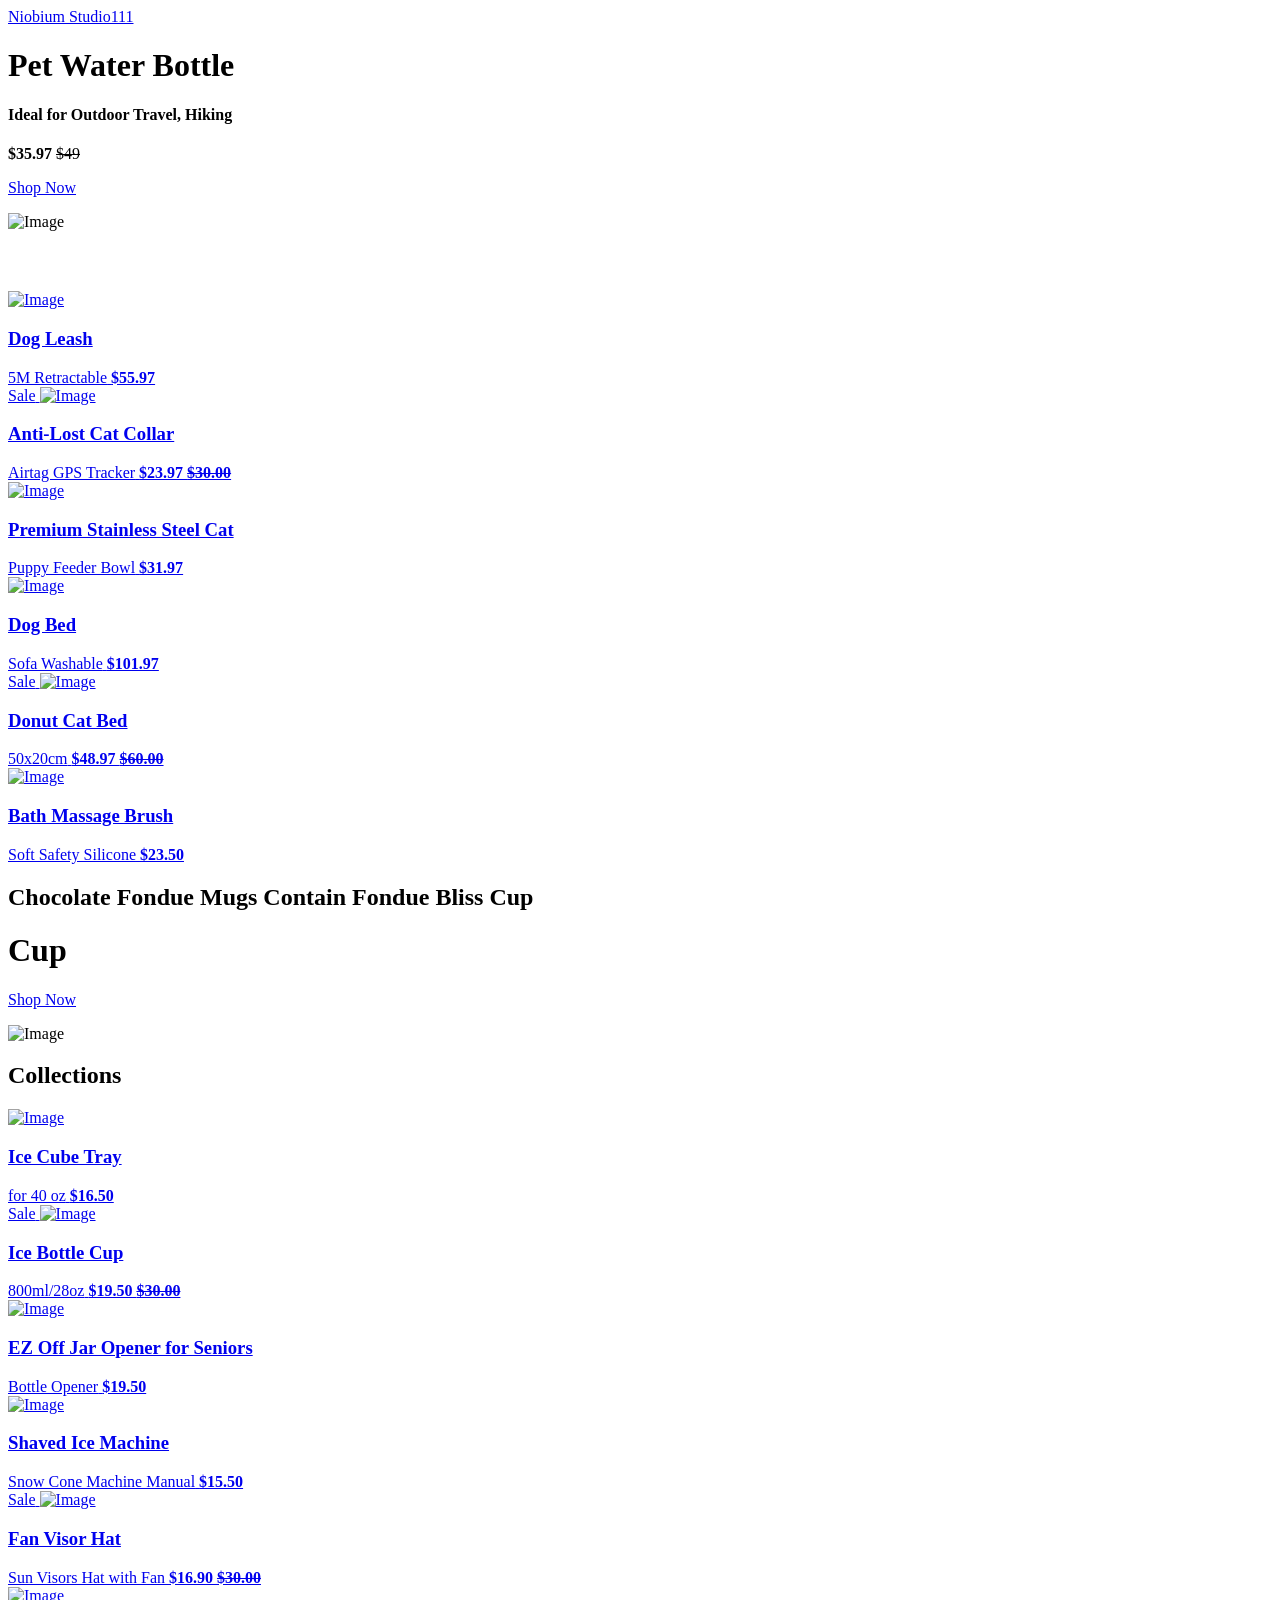
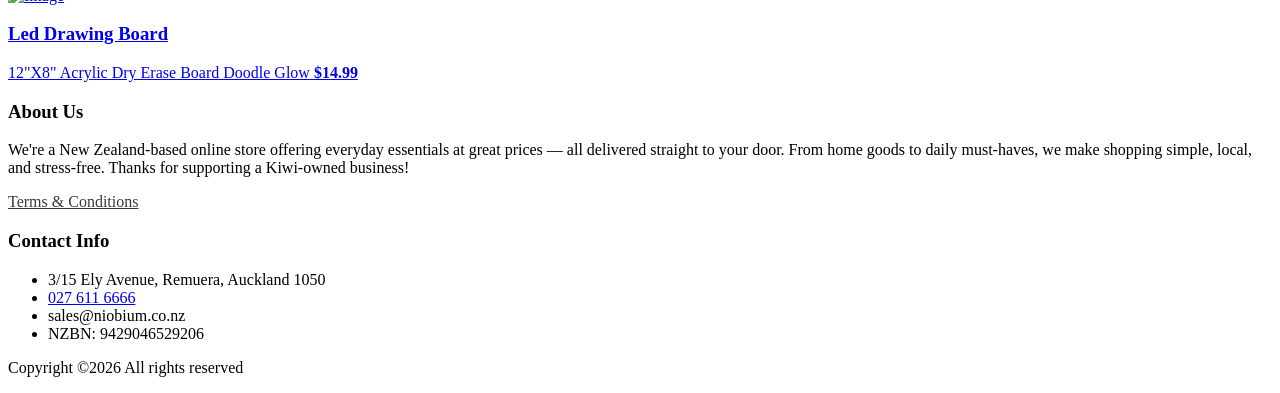
==== src/index.html @ dfc4fba1 "111" ====
<!DOCTYPE html>
<html lang="en">
  <head>
    <title>Niobium Studio</title>
    <meta charset="utf-8">
    <meta name="viewport" content="width=device-width, initial-scale=1, shrink-to-fit=no">

    <link href="https://fonts.googleapis.com/css?family=Rubik:400,700" rel="stylesheet">
    <link rel="stylesheet" href="fonts/icomoon/style.css">

    <link rel="stylesheet" href="css/bootstrap.min.css">
    <link rel="stylesheet" href="css/magnific-popup.css">
    <link rel="stylesheet" href="css/jquery-ui.css">
    <link rel="stylesheet" href="css/owl.carousel.min.css">
    <link rel="stylesheet" href="css/owl.theme.default.min.css">


    <link rel="stylesheet" href="css/aos.css">

    <link rel="stylesheet" href="css/style.css">
    
  </head>
  <body>
  
  <div class="site-wrap">
    

    <div class="site-navbar bg-white py-2">
      <div class="container">
        <div class="d-flex align-items-center justify-content-between">
          <div class="logo">
            <div class="site-logo">
              <a href="index.html" class="js-logo-clone">Niobium Studio111</a>
            </div>
          </div>
        </div>
      </div>
    </div>

    <div class="site-blocks-cover" data-aos="fade">
      <div class="container">

        <div class="row align-items-center">
          <div class="col-lg-5 text-center">
            <div class="featured-hero-product w-100">
              <h1 class="mb-2" style="letter-spacing: 0rem;">Pet Water Bottle</h1>
              <h4>Ideal for Outdoor Travel, Hiking</h4>
              <div class="price mt-3 mb-5"><strong>$35.97</strong> <del>$49</del></div>
              <p><a href="shop-single.html?id=1" class="btn btn-primary rounded-0">Shop Now</a></p>
            </div>  
          </div>
          <div class="col-lg-7 align-self-end text-center text-lg-right" style="margin-bottom: 60px;">
            <img src="img/pet_water_bottle/2.png" alt="Image" class="img-fluid img-1">
          </div>
          
        </div>
      </div>
      
    </div>

  
    <div class="products-wrap border-top-0">
      <div class="container-fluid">
        <div class="row no-gutters products">
          <div class="col-6 col-md-6 col-lg-4">
            <a href="shop-single.html?id=2" class="item">
              <img src="img/retractable_dog_leash/S2751183280d249db971c0fb06d15425ee.webp" alt="Image" class="img-fluid">
              <div class="item-info">
                <h3>Dog Leash</h3>
                <span class="collection d-block">5M Retractable</span>
                <strong class="price">$55.97</strong>
              </div>
            </a>
          </div>
          <div class="col-6 col-md-6 col-lg-4">
            <a href="shop-single.html?id=3" class="item">
              <span class="tag">Sale</span>
              <img src="img/anti_lost_cat_collar/S7bdf98ce8ec74aab94c8635c0c995ec4D.webp" alt="Image" class="img-fluid">
              <div class="item-info">
                <h3>Anti-Lost Cat Collar</h3>
                <span class="collection d-block">Airtag GPS Tracker</span>
                <strong class="price">$23.97 <del>$30.00</del></strong>
              </div>
            </a>
          </div>
          <div class="col-6 col-md-6 col-lg-4">
            <a href="shop-single.html?id=4" class="item">
              <img src="img/premium_stainless_steel_cat/S8ac970268acf4b3b87638a7704f35d903.webp" alt="Image" class="img-fluid">
              <div class="item-info">
                <h3>Premium Stainless Steel Cat</h3>
                <span class="collection d-block">Puppy Feeder Bowl</span>
                <strong class="price">$31.97</strong>
              </div>
            </a>
          </div>

          <div class="col-6 col-md-6 col-lg-4">
            <a href="shop-single.html?id=5" class="item">
              <img src="img/dog_bed/Sac1859c9e1e34410accc06da86af5822T.webp" alt="Image" class="img-fluid">
              <div class="item-info">
                <h3>Dog Bed</h3>
                <span class="collection d-block">Sofa Washable</span>
                <strong class="price">$101.97</strong>
              </div>
            </a>
          </div>
          <div class="col-6 col-md-6 col-lg-4">
            <a href="shop-single.html?id=6" class="item">
              <span class="tag">Sale</span>
              <img src="img/donut_cat_bed/S3dc73f5c1ccd4d979c4b28fcf1a7e114t.webp" alt="Image" class="img-fluid">
              <div class="item-info">
                <h3>Donut Cat Bed</h3>
                <span class="collection d-block">50x20cm</span>
                <strong class="price">$48.97 <del>$60.00</del></strong>
              </div>
            </a>
          </div>
          <div class="col-6 col-md-6 col-lg-4">
            <a href="shop-single.html?id=7" class="item">
              <img src="img/bath_massage_brush/Sd92dff531f5e40d28a504bce999dc1a95.webp" alt="Image" class="img-fluid">
              <div class="item-info">
                <h3>Bath Massage Brush</h3>
                <span class="collection d-block">Soft Safety Silicone</span>
                <strong class="price">$23.50</strong>
              </div>
            </a>
          </div>

        </div>
      </div>
    </div>
    
    <div class="site-blocks-cover inner-page py-5"  data-aos="fade">
      <div class="container">
        <div class="row align-items-center">
          <div class="col-lg-4 ml-auto order-lg-2 align-self-start">
            <div class="site-block-cover-content">
            <h2 class="sub-title">Chocolate Fondue Mugs Contain Fondue Bliss Cup</h2>
            <h1>Cup</h1>
            <p><a href="shop-single.html?id=8" class="btn btn-black rounded-0">Shop Now</a></p>
            </div>
          </div>
          <div class="col-lg-8 order-1 align-self-end">
            <img src="img/chocolate_cup/5129JO3B2DL._AC_SX679_.png" alt="Image" class="img-fluid">
          </div>
        </div>
      </div>
    </div>

    <div class="site-section">
      <div class="container">
        <div class="row">
          <div class="title-section text-center col-12">
            <h2 class="text-uppercase">Collections</h2>
          </div>
        </div>
        <div class="row">
          <div class="col-md-12 block-3 products-wrap">
            <div class="nonloop-block-3 owl-carousel">
              
              <div class="product">
                <a href="shop-single.html?id=9" class="item">
                  <img src="img/ice_cube/71rJc8FsgsL._AC_SL1500_.png" alt="Image" class="img-fluid img-fluid2">
                  <div class="item-info">
                    <h3>Ice Cube Tray</h3>
                    <span class="collection d-block">for 40 oz</span>
                    <strong class="price">$16.50</strong>
                  </div>
                </a>
              </div>

              <div class="product">
                <a href="shop-single.html?id=10" class="item">
                  <span class="tag">Sale</span>
                  <img src="img/ice_bottle_cup/71aukIPPw7L._AC_SX679_.jpg" alt="Image" class="img-fluid img-fluid2">
                  <div class="item-info">
                    <h3>Ice Bottle Cup</h3>
                    <span class="collection d-block">800ml/28oz</span>
                    <strong class="price">$19.50 <del>$30.00</del></strong>
                  </div>
                </a>
              </div>

              <div class="product">
                <a href="shop-single.html?id=11" class="item">
                  <img src="img/ez_off_jar/61fn7iXS1FL._AC_SX679_.jpg" alt="Image" class="img-fluid img-fluid2">
                  <div class="item-info">
                    <h3>EZ Off Jar Opener for Seniors</h3>
                    <span class="collection d-block">Bottle Opener</span>
                    <strong class="price">$19.50</strong>
                  </div>
                </a>
              </div>

              <div class="product">
                <a href="shop-single.html?id=12" class="item">
                  <img src="img/shaved_ice_machine/61ncRBNNFQL._AC_SX679_.jpg" alt="Image" class="img-fluid img-fluid2">
                  <div class="item-info">
                    <h3>Shaved Ice Machine</h3>
                    <span class="collection d-block">Snow Cone Machine Manual</span>
                    <strong class="price">$15.50</strong>
                  </div>
                </a>
              </div>

              <div class="product">
                <a href="shop-single.html?id=13" class="item">
                  <span class="tag">Sale</span>
                  <img src="img/sun_visors_hat/61kN7nSYeAL._AC_SX522_.jpg" alt="Image" class="img-fluid img-fluid2">
                  <div class="item-info">
                    <h3>Fan Visor Hat</h3>
                    <span class="collection d-block">Sun Visors Hat with Fan</span>
                    <strong class="price">$16.90 <del>$30.00</del></strong>
                  </div>
                </a>
              </div>

              <div class="product">
                <a href="#" class="item">
                  <img src="img/led_drawing_board/71rJc8FsgsL._AC_SL1500_.jpg" alt="Image" class="img-fluid img-fluid2">
                  <div class="item-info">
                    <h3>Led Drawing Board</h3>
                    <span class="collection d-block">12"X8" Acrylic Dry Erase Board Doodle Glow</span>
                    <strong class="price">$14.99</strong>
                  </div>
                </a>
              </div>

            </div>
          </div>
        </div>
      </div>
    </div>


    <!-- <div class="site-blocks-cover inner-page py-5"  data-aos="fade">
      <div class="container">
        <div class="row align-items-center">
          <div class="col-lg-6 ml-auto order-lg-2 align-self-start">
            <div class="site-block-cover-content">
            <h2 class="sub-title">#New Summer Collection 2019</h2>
            <h1>New Denim Coat</h1>
            <p><a href="#" class="btn btn-black rounded-0">Shop Now</a></p>
            </div>
          </div>
          <div class="col-lg-6 order-1 align-self-end">
            <img src="images/model_5.png" alt="Image" class="img-fluid">
          </div>
        </div>
      </div>
    </div> -->

     <footer class="site-footer custom-border-top">
      <div class="container">
        <div class="row">
          <div class="col-md-6 col-lg-6 mb-4 mb-lg-0">
            
            <div class="block-7">
              <h3 class="footer-heading mb-4">About Us</h3>
              <p>We're a New Zealand-based online store offering everyday essentials at great prices — all delivered straight to your door. From home goods to daily must-haves, we make shopping simple, local, and stress-free. Thanks for supporting a Kiwi-owned business!</p>
            </div>
            <div class="block-7">
                <label for="email_subscribe" class="footer-heading" style="color: #343a40;"><a href="terms.html" style="color: #343a40;">Terms & Conditions</a></label>
            </div>
          </div>

          
          <div class="col-md-6 col-lg-6">
            <div class="block-5 mb-5">
              <h3 class="footer-heading mb-4">Contact Info</h3>
              <ul class="list-unstyled">
                <li class="address">3/15 Ely Avenue, Remuera, Auckland 1050</li>
                <li class="phone"><a href="tel://0276116666">027 611 6666</a></li>
                <li class="email">sales@niobium.co.nz</li>
                <li class="">NZBN: 9429046529206</li>
              </ul>
            </div>

            
          </div>
        </div>
        <div class="row pt-5 mt-5 text-center">
          <div class="col-md-12">
            <p>
            <!-- Link back to Colorlib can't be removed. Template is licensed under CC BY 3.0. -->
            Copyright &copy;<script>document.write(new Date().getFullYear());</script> All rights reserved
            <!-- Link back to Colorlib can't be removed. Template is licensed under CC BY 3.0. -->
            </p>
          </div>
          
        </div>
      </div>
    </footer>
  </div>

  <script src="js/jquery-3.3.1.min.js"></script>
  <script src="js/jquery-ui.js"></script>
  <script src="js/popper.min.js"></script>
  <script src="js/bootstrap.min.js"></script>
  <script src="js/owl.carousel.min.js"></script>
  <script src="js/jquery.magnific-popup.min.js"></script>
  <script src="js/aos.js"></script>

  <script src="js/main.js"></script>
    
  </body>
</html>
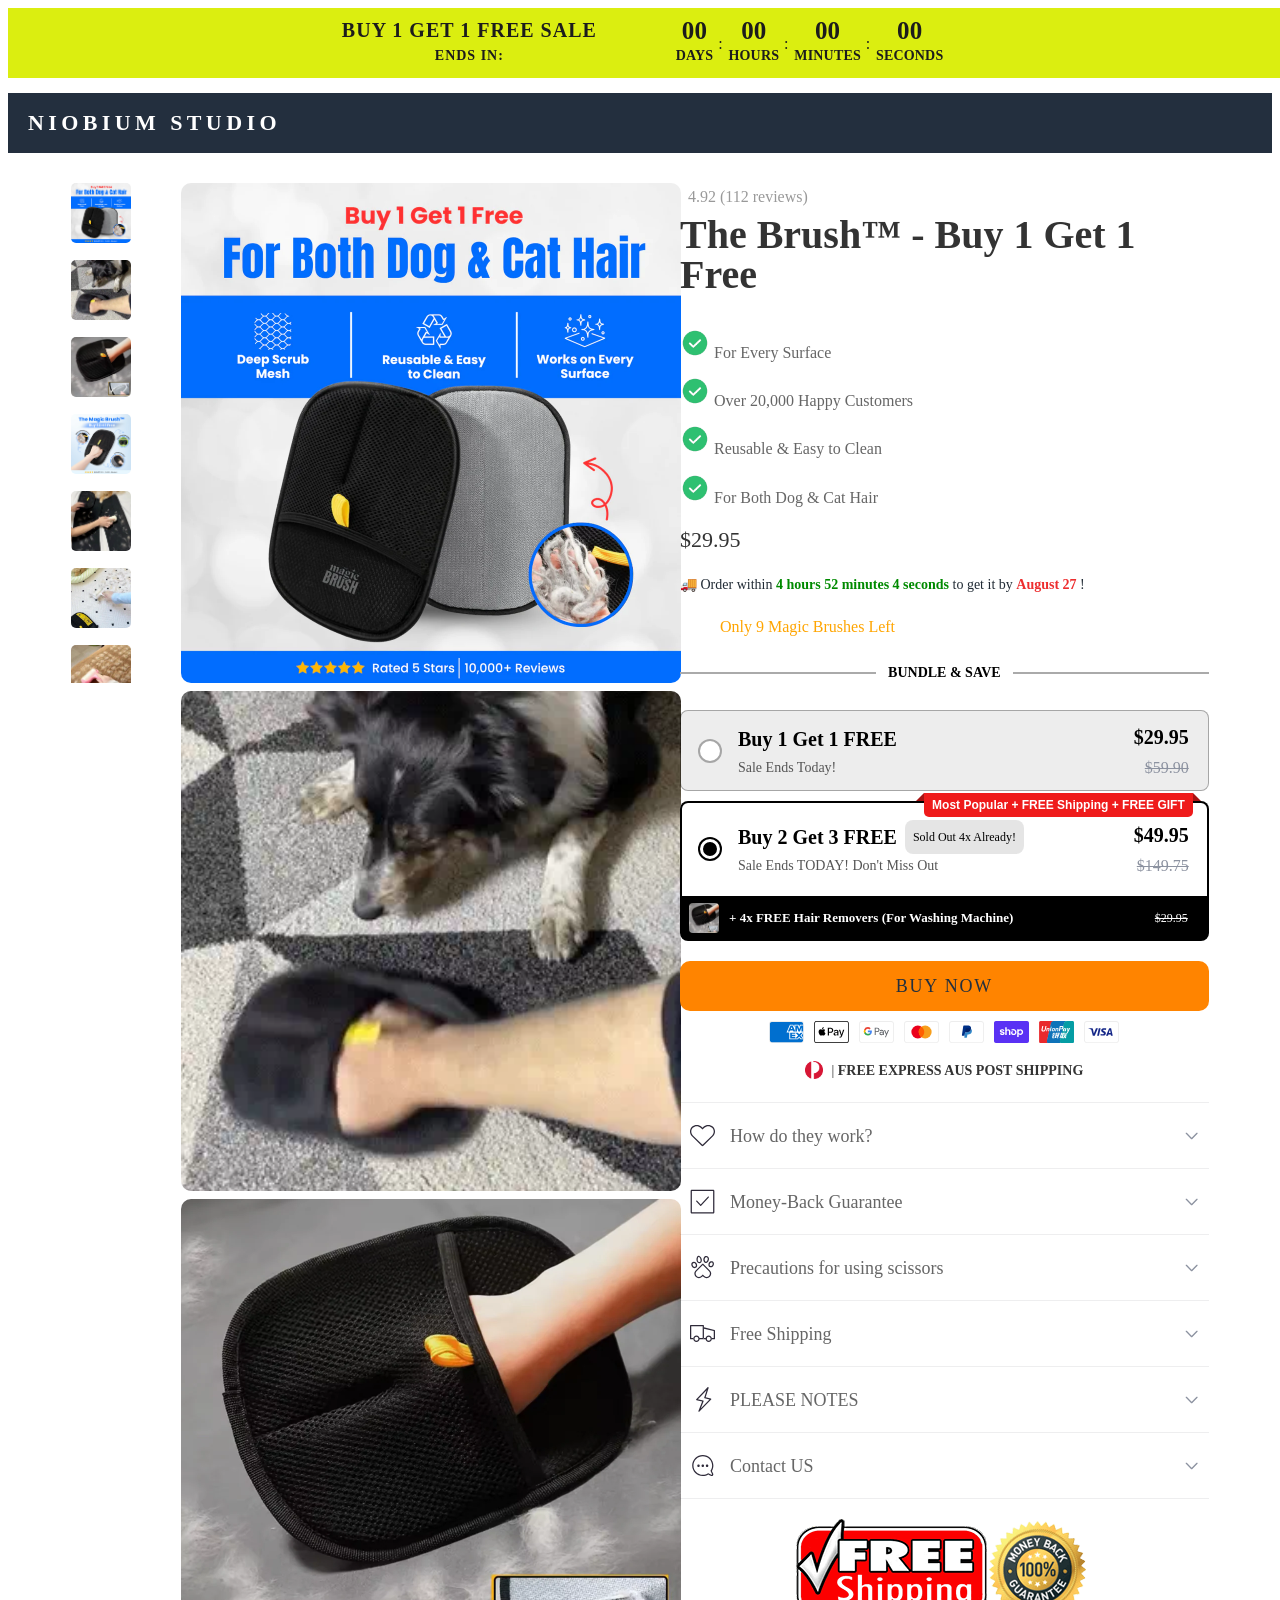
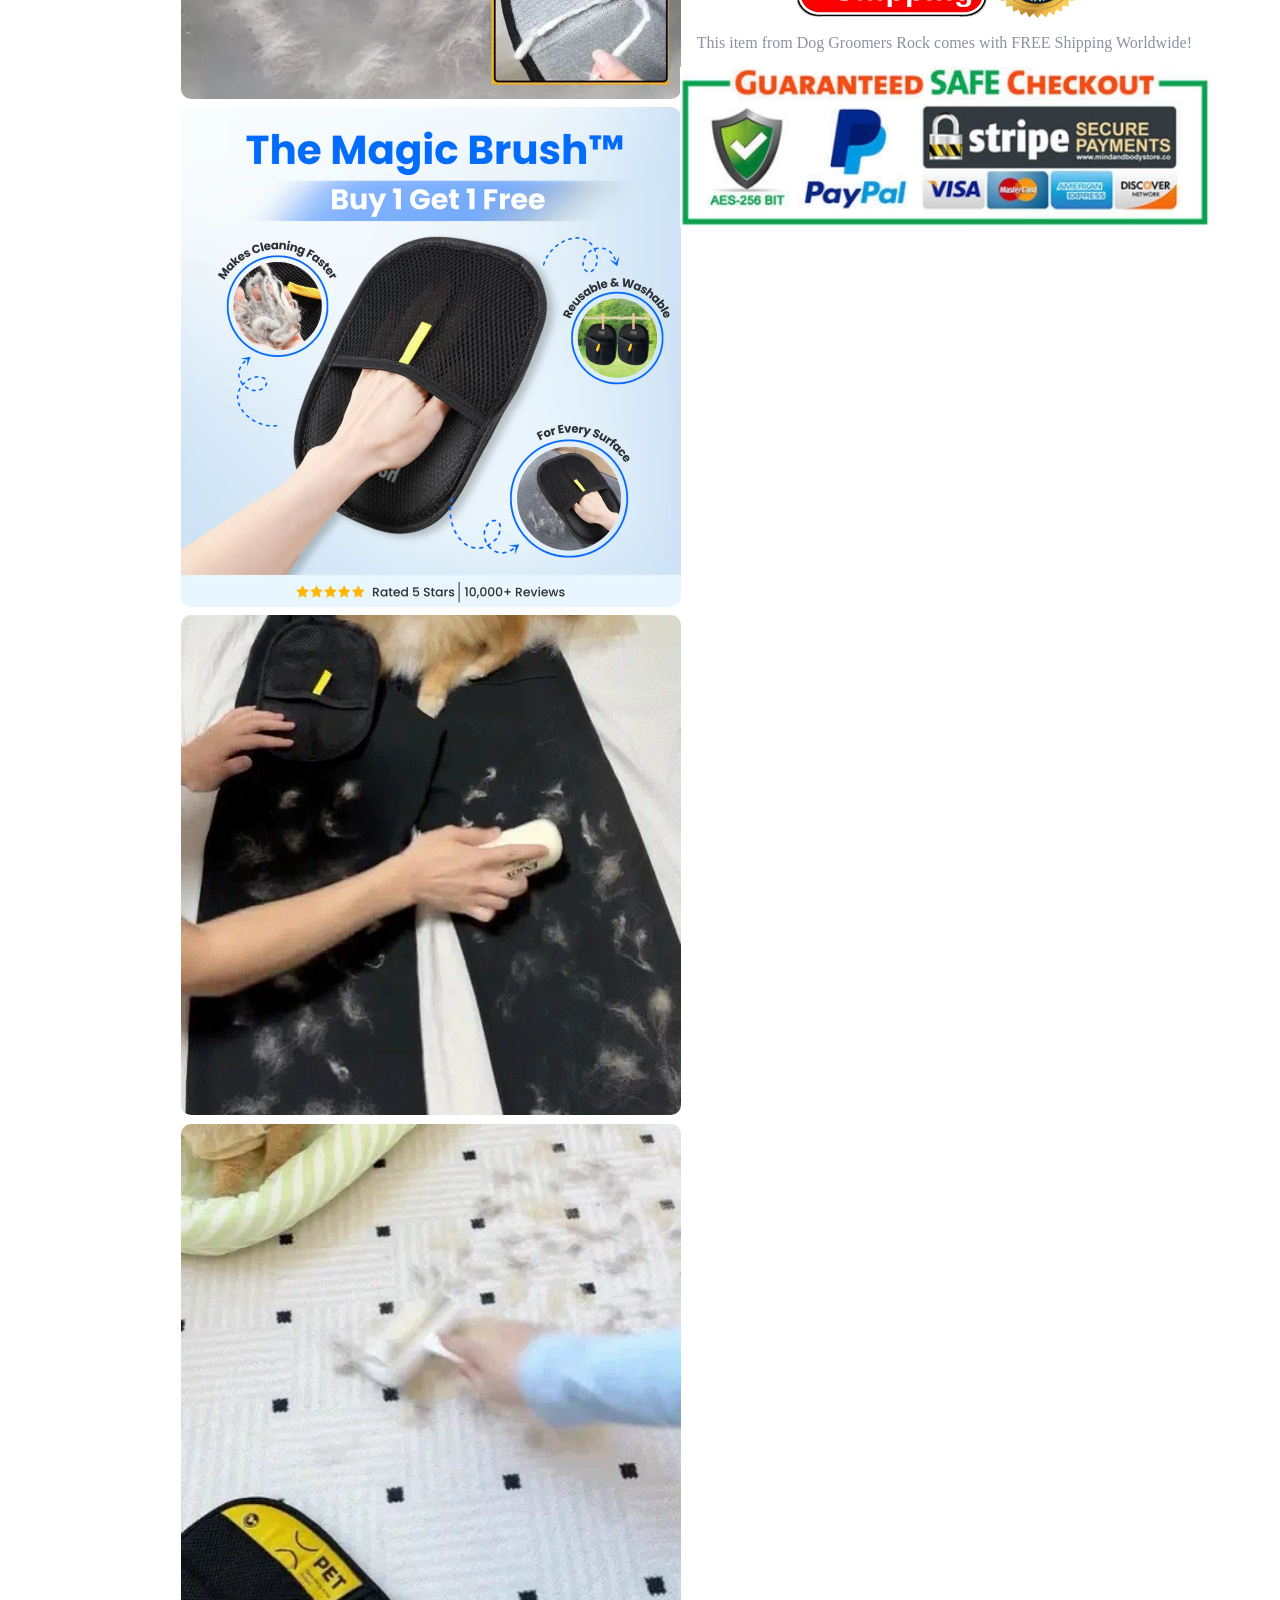
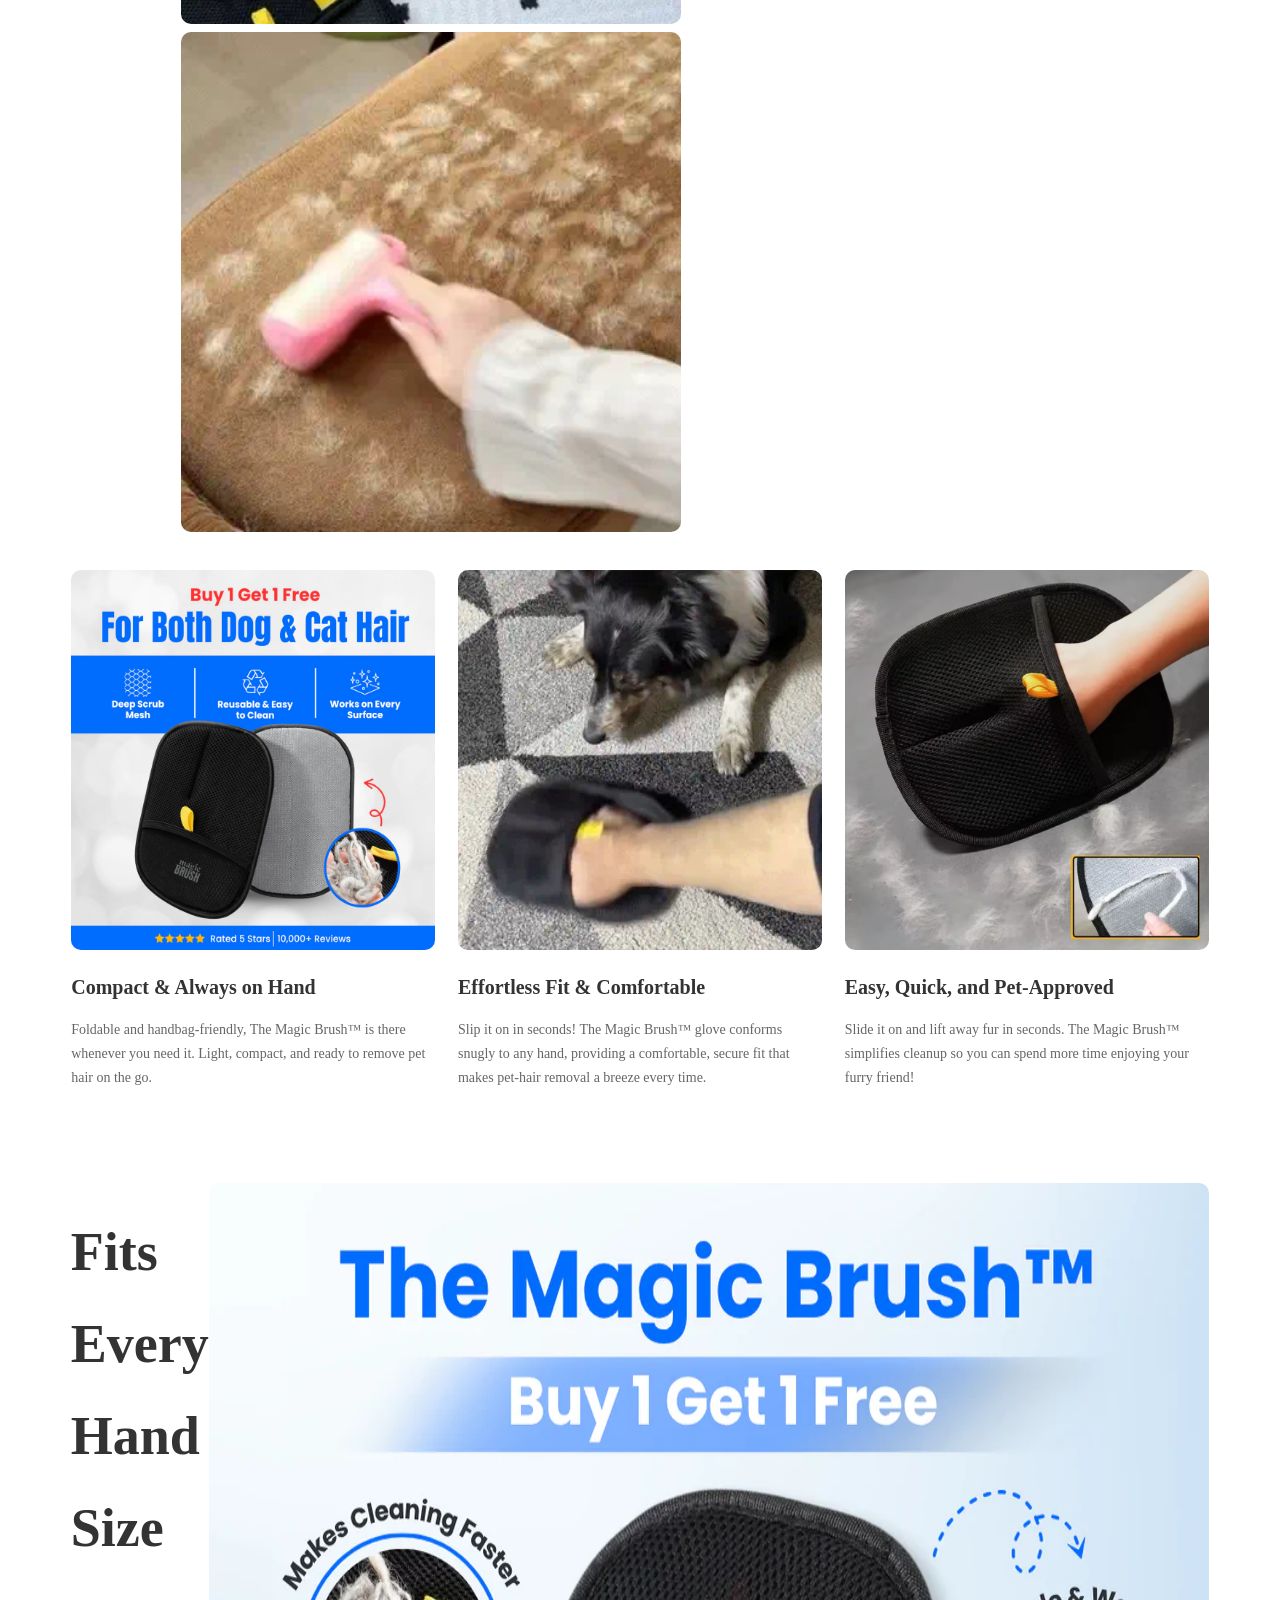
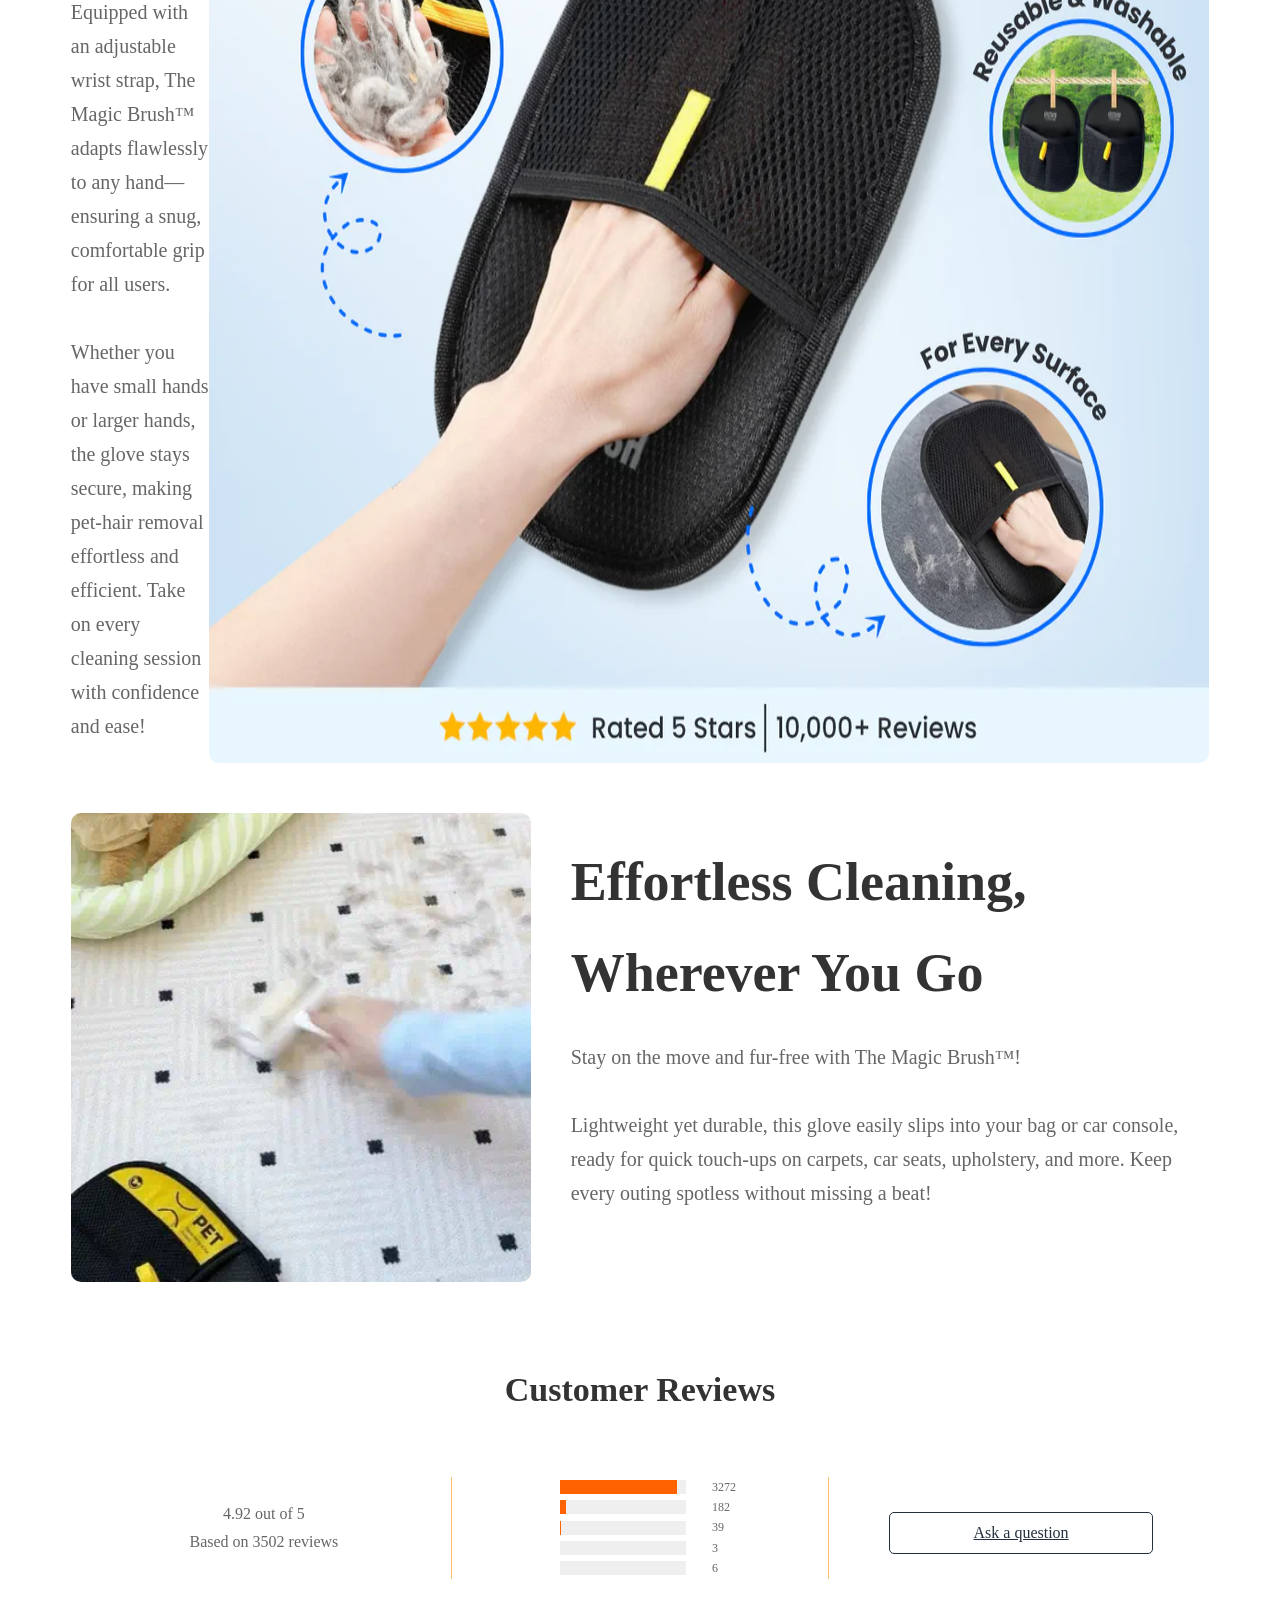
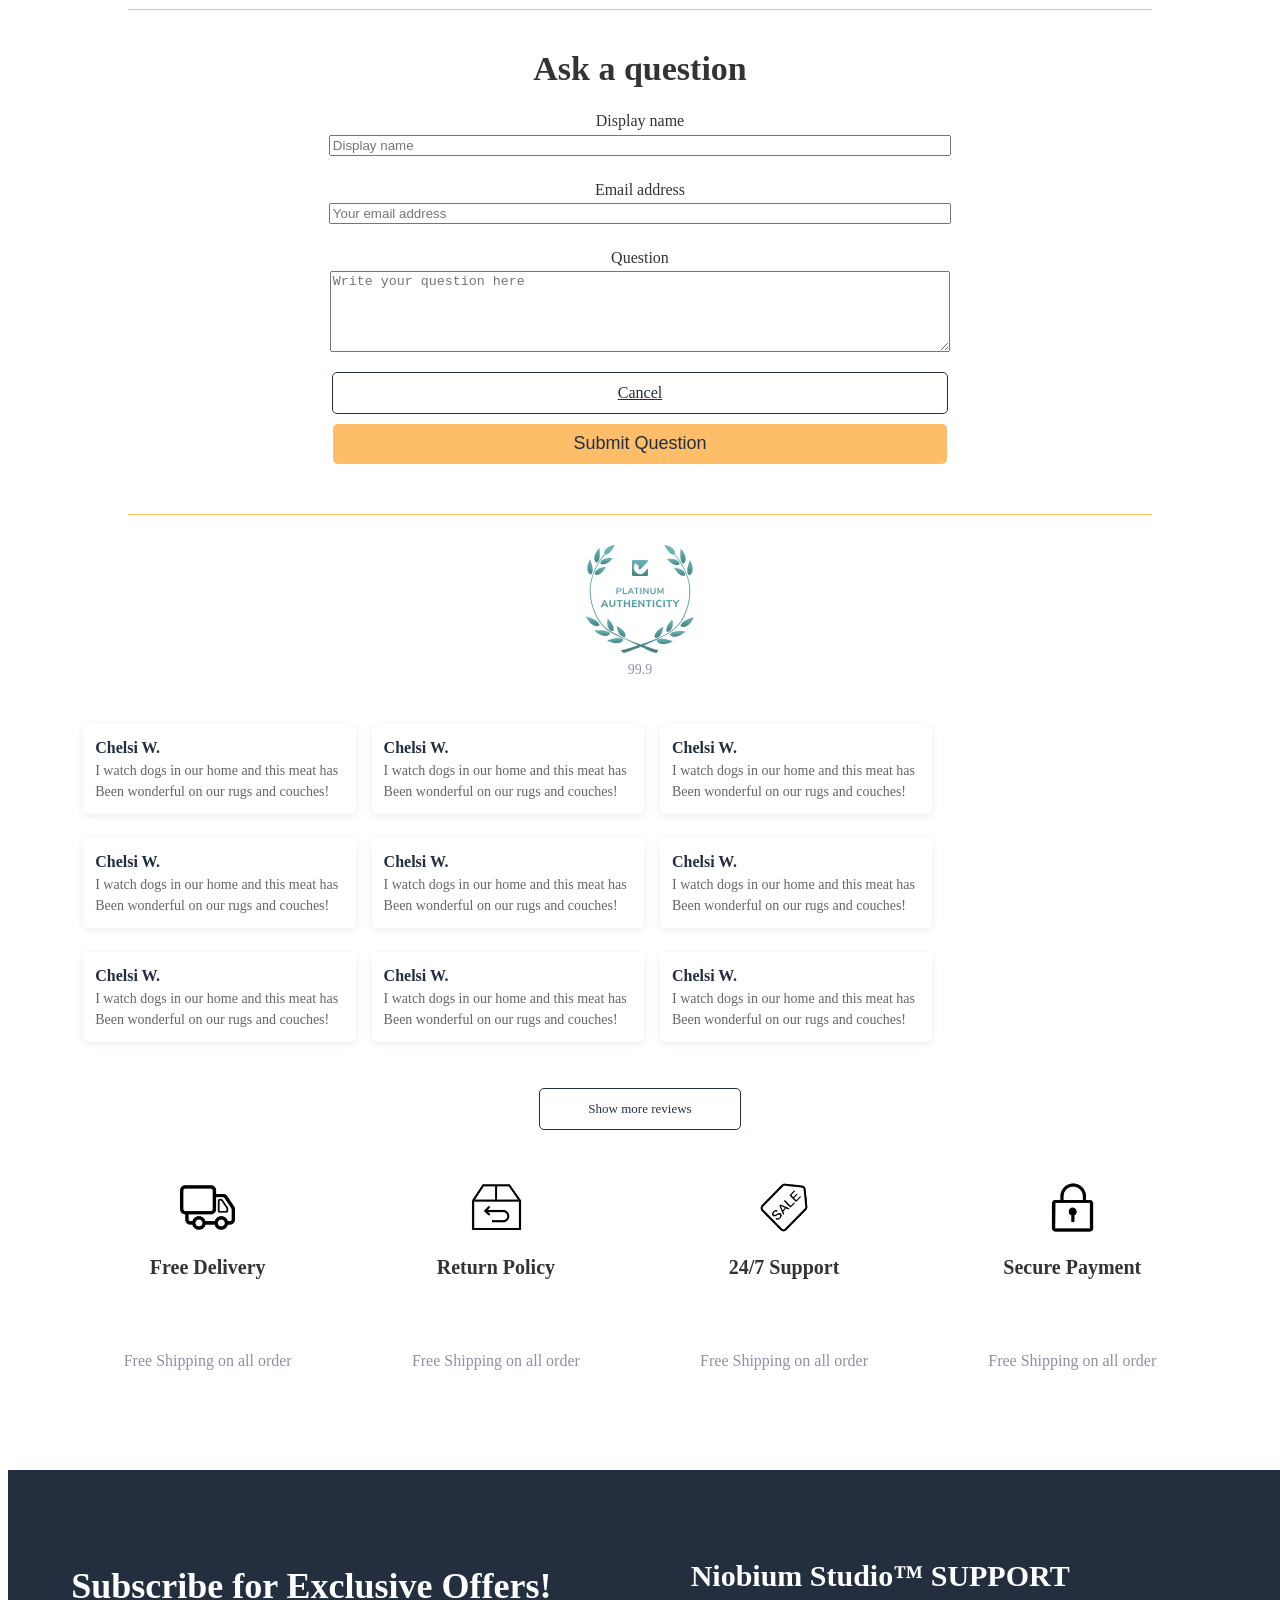
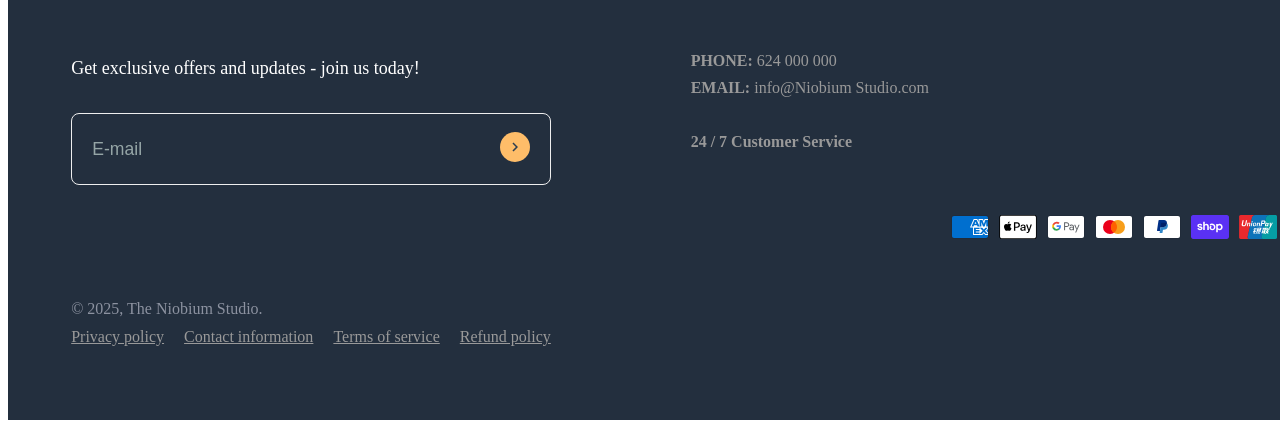
==== commit c2fd42e0: "替换资源" ====
--- a/src/index.html
+++ b/src/index.html
@@ -1,307 +1,1571 @@
 <!DOCTYPE html>
 <html lang="en">
-  <head>
-    <title>Niobium Studio</title>
+
+<head>
+    <title>Dealers &mdash; Colorlib e-Commerce Template</title>
     <meta charset="utf-8">
     <meta name="viewport" content="width=device-width, initial-scale=1, shrink-to-fit=no">
-
     <link href="https://fonts.googleapis.com/css?family=Rubik:400,700" rel="stylesheet">
     <link rel="stylesheet" href="fonts/icomoon/style.css">
-
     <link rel="stylesheet" href="css/bootstrap.min.css">
+    <link rel="stylesheet" href="css/jquery-ui.css">
+
+
     <link rel="stylesheet" href="css/magnific-popup.css">
-    <link rel="stylesheet" href="css/jquery-ui.css">
     <link rel="stylesheet" href="css/owl.carousel.min.css">
     <link rel="stylesheet" href="css/owl.theme.default.min.css">
-
-
     <link rel="stylesheet" href="css/aos.css">
-
     <link rel="stylesheet" href="css/style.css">
-    
-  </head>
-  <body>
-  
-  <div class="site-wrap">
-    
-
-    <div class="site-navbar bg-white py-2">
-      <div class="container">
-        <div class="d-flex align-items-center justify-content-between">
-          <div class="logo">
-            <div class="site-logo">
-              <a href="index.html" class="js-logo-clone">Niobium Studio111</a>
-            </div>
-          </div>
+    <link rel="stylesheet" href="css/section_gap.css">
+
+
+    <link rel="stylesheet" href="css/index.css">
+    <link rel="stylesheet" href="css/buybtn.css">
+    <link rel="stylesheet" href="css/footer.css">
+    <!-- <link rel="stylesheet" href="css/test.css"> -->
+</head>
+
+
+<body>
+    <!-- top in web for gift -->
+    <div id="top_gift">
+        <div class="top_gift_main">
+            <div class="top_gift_main_l">
+                <div class="top_gift_main_l_t">
+                    BUY 1 GET 1 FREE SALE
+                </div>
+                <div id="top_gift_main_l_f">
+                    Ends In:
+                </div>
+            </div>
+            <div class="top_gift_main_r">
+                <div class="top_gift_main_r_item">
+                    <div id="top_gift_main_r_item_t">
+                        00
+                    </div>
+                    <div class="top_gift_main_r_item_f">
+                        Days
+                    </div>
+                </div>
+                <div class="top_gift_main_r_gap">
+                    :
+                </div>
+                <div class="top_gift_main_r_item">
+                    <div id="top_gift_main_r_item_t">
+                        00
+                    </div>
+                    <div class="top_gift_main_r_item_f">
+                        Hours
+                    </div>
+                </div>
+                <div class="top_gift_main_r_gap">
+                    :
+                </div>
+                <div class="top_gift_main_r_item">
+                    <div id="top_gift_main_r_item_t">
+                        00
+                    </div>
+                    <div class="top_gift_main_r_item_f">
+                        Minutes
+                    </div>
+                </div>
+                <div class="top_gift_main_r_gap">
+                    :
+                </div>
+                <div class="top_gift_main_r_item">
+                    <div id="top_gift_main_r_item_t">
+                        00
+                    </div>
+                    <div class="top_gift_main_r_item_f">
+                        Seconds
+                    </div>
+                </div>
+
+            </div>
         </div>
-      </div>
+        <span class="icon-close"></span>
     </div>
 
-    <div class="site-blocks-cover" data-aos="fade">
-      <div class="container">
-
-        <div class="row align-items-center">
-          <div class="col-lg-5 text-center">
-            <div class="featured-hero-product w-100">
-              <h1 class="mb-2" style="letter-spacing: 0rem;">Pet Water Bottle</h1>
-              <h4>Ideal for Outdoor Travel, Hiking</h4>
-              <div class="price mt-3 mb-5"><strong>$35.97</strong> <del>$49</del></div>
-              <p><a href="shop-single.html?id=1" class="btn btn-primary rounded-0">Shop Now</a></p>
-            </div>  
-          </div>
-          <div class="col-lg-7 align-self-end text-center text-lg-right" style="margin-bottom: 60px;">
-            <img src="img/pet_water_bottle/2.png" alt="Image" class="img-fluid img-1">
-          </div>
-          
+
+    <header>
+        <h1>Niobium Studio</h1>
+    </header>
+
+    <div class="p_info_top_group">
+        <div class="gallery">
+
+            <!-- 大图区域 -->
+            <div class="main-carousel owl-carousel" id="main-carousel">
+                <div class="item" data-index="0"><img
+                        src="images/1.webp"
+                        alt="Thumb 1"></div>
+                <div class="item" data-index="1"><img
+                        src="images/2.webp"
+                        alt="Thumb 1"></div>
+                <div class="item" data-index="2"><img
+                        src="images/3.webp"
+                        alt="Thumb 2"></div>
+                <div class="item" data-index="3"><img
+                        src="images/4.webp"
+                        alt="Thumb 3"></div>
+                <div class="item" data-index="4"><img
+                        src="images/5.webp"
+                        alt="Thumb 4"></div>
+                <div class="item" data-index="5"><img
+                        src="images/6.webp"
+                        alt="Thumb 5"></div>
+                <div class="item" data-index="6"><img
+                        src="images/7.webp"
+                        alt="Thumb 6"></div>
+            </div>
+
+            <!-- 缩略图区域 -->
+            <div class="thumbs" id="thumbs">
+                <div class="item"><img
+                        src="images/1.webp"
+                        alt="Image 1"></div>
+                <div class="item"><img
+                        src="images/2.webp"
+                        alt="Image 1"></div>
+                <div class="item"><img
+                        src="images/3.webp"
+                        alt="Image 2"></div>
+                <div class="item"><img
+                        src="images/4.webp"
+                        alt="Image 3"></div>
+                <div class="item"><img
+                       src="images/5.webp"
+                        alt="Image 4"></div>
+                <div class="item"><img
+                        src="images/6.webp"
+                        alt="Image 5"></div>
+                <div class="item"><img
+                        src="images/7.webp"
+                        alt="Image 6"></div>
+            </div>
         </div>
-      </div>
-      
+
+        <div class="p_info_top">
+            <div class="p_info_top_stars">
+                <span class="icon-star"></span>
+                <span class="icon-star"></span>
+                <span class="icon-star"></span>
+                <span class="icon-star"></span>
+                <span class="icon-star"></span>
+
+                <span class="p_info_top_stars_label" aria-hidden="true">&nbsp; 4.92 (112 reviews)</span>
+            </div>
+
+            <h2 class="p_info_top_title h2">The Brush™ - Buy 1 Get 1 Free</h2>
+
+            <div class="p_info_top_block">
+                <div class="p_info_top_block_item">
+                    <img src="images/11.avif"
+                        alt="For Every Surface">
+                    <span>For Every Surface</span>
+                </div>
+                <div class="p_info_top_block_item">
+                    <img src="images/11.avif"
+                        alt="Ergonomic One-Size-Fits-All">
+                    <span>Over 20,000 Happy Customers</span>
+                </div>
+                <div class="p_info_top_block_item">
+                    <img src="images/11.avif"
+                        alt="Reusable &amp; Easy to Clean">
+                    <span>Reusable &amp; Easy to Clean</span>
+                </div>
+                <div class="p_info_top_block_item">
+                    <img src="images/11.avif"
+                        alt="For Both Dog &amp; Cat Hair">
+                    <span>For Both Dog &amp; Cat Hair</span>
+                </div>
+            </div>
+
+            <div class="p_info_top_price">$29.95</div>
+
+            <div class="p_info_top_inline_section">
+                <div class="p_info_top_inline">🚚 </div>
+                <div class="p_info_top_inline">Order within </div>
+                <div class="p_info_top_inline p_info_top_inline_countdown">
+                    <span class="countdown--time-notation-style">
+                        <span class="p_info_top_inline_countdown_digit">4</span>
+                        <span class="p_info_top_inline_countdown_notation">hours</span>
+                    </span>
+                    <span class="countdown--time-notation-style">
+                        <span class="p_info_top_inline_countdown_digit">52</span>
+                        <span class="p_info_top_inline_countdown_notation">minutes</span>
+                    </span>
+                    <span class="countdown--time-notation-style">
+                        <span class="p_info_top_inline_countdown_digit">4</span>
+                        <span class="p_info_top_inline_countdown_notation">seconds</span>
+                    </span>
+                </div>
+                <div class="p_info_top_inline"> </div>
+                <div class="p_info_top_inline">to get it by </div>
+                <div class="p_info_top_inline p_info_top_inline_timer_delivery_date">August 27</div>
+                <div class="p_info_top_inline"> !</div>
+            </div>
+
+
+            <div style="display: flex; align-items: center;">
+                <video id="almost-all-gone-video"
+                    src="images/12.mp4" autoplay="" loop=""
+                    muted="" playsinline="" style="width: 30px; height: 30px;"></video>
+                <span style="margin-left: 10px; color: orange; ">Only 9 Magic Brushes Left</span>
+            </div>
+
+            <div class="p_info_top_divider">
+                <span>BUNDLE &amp; SAVE</span>
+            </div>
+
+
+
+
+
+            <div class="p_info_top_choose">
+                <div class="p_info_top_choose_bar ">
+                    <input type="radio" name="" value="" id="tt05_c5046180bbd348">
+                    <label for="tt05_c5046180bbd348" class="p_info_top_choose_bar_container">
+                        <div class="p_info_top_choose_bar_wrapper">
+                            <div class="p_info_top_choose_bar_main">
+                                <div class="p_info_top_choose_bar_radio"></div>
+                                <div class="p_info_top_choose_bar_content">
+                                    <div class="p_info_top_choose_bar_content_left">
+                                        <div class="p_info_top_choose_bar_content_first_line">
+                                            <span class="p_info_top_choose_bar_title">Buy 1 Get 1 FREE</span>
+                                        </div>
+                                        <div class="p_info_top_choose_bar_subtitle">Sale Ends Today!</div>
+                                    </div>
+                                    <div class="p_info_top_choose_bar_pricing">
+                                        <div class="p_info_top_choose_bar_price">$29.95</div>
+                                        <div class="p_info_top_choose_bar_full_price">$59.90</div>
+                                    </div>
+                                </div>
+                            </div>
+                        </div>
+                    </label>
+                </div>
+
+
+                <div class="p_info_top_choose_bar p_info_top_choose_bar_selected">
+                    <input type="radio" name="" value="" id="ngTs_c5046180bbd348">
+                    <label for="ngTs_c5046180bbd348"
+                        class="p_info_top_choose_bar_container p_info_top_choose_bar_container_most_popular">
+                        <div class="p_info_top_choose_bar_most_popular">
+                            <div class="p_info_top_choose_bar_most_popular_content">Most Popular + FREE Shipping + FREE
+                                GIFT </div>
+                        </div>
+                        <div class="p_info_top_choose_bar_wrapper">
+                            <div class="p_info_top_choose_bar_main">
+                                <div class="p_info_top_choose_bar_radio"></div>
+                                <div class="p_info_top_choose_bar_content">
+                                    <div class="p_info_top_choose_bar_content_left">
+                                        <div class="p_info_top_choose_bar_content_first_line">
+                                            <span class="p_info_top_choose_bar_title">Buy 2 Get 3 FREE</span>
+                                            <span class="p_info_top_choose_bar_label">Sold Out 4x Already!</span>
+                                        </div>
+                                        <div class="p_info_top_choose_bar_subtitle">Sale Ends TODAY! Don't Miss Out
+                                        </div>
+                                    </div>
+                                    <div class="p_info_top_choose_bar_pricing">
+                                        <div class="p_info_top_choose_bar_price">$49.95</div>
+                                        <div class="p_info_top_choose_bar_full_price">$149.75</div>
+                                    </div>
+                                </div>
+                            </div>
+                        </div>
+                        <div class="p_info_top_choose_bar_gift" style="--kaching-free-gift-image-height: 30px;">
+                            <div class="p_info_top_choose_bar_gift_main">
+                                <img alt="" class="p_info_top_choose_bar_gift_image"
+                                    src="images/3.webp"
+                                    height="30">
+                                <div class="p_info_top_choose_bar_gift_content">
+                                    <span class="p_info_top_choose_bar_gift_text">+ 4x FREE Hair Removers (For Washing
+                                        Machine)</span>
+                                </div>
+                            </div>
+                            <div class="p_info_top_choose_bar_gift_full_price">$29.95</div>
+                        </div>
+                    </label>
+                </div>
+            </div>
+
+
+
+
+
+
+            <div class="p_info_top_buybtn">BUY NOW</div>
+
+
+
+
+            <div class="p_info_top_payment_icons">
+                <svg xmlns="http://www.w3.org/2000/svg" role="img" aria-labelledby="pi-american_express"
+                    viewBox="0 0 38 24" width="38" height="24">
+                    <title id="pi-american_express">American Express</title>
+                    <path fill="#000"
+                        d="M35 0H3C1.3 0 0 1.3 0 3v18c0 1.7 1.4 3 3 3h32c1.7 0 3-1.3 3-3V3c0-1.7-1.4-3-3-3Z"
+                        opacity=".07"></path>
+                    <path fill="#006FCF"
+                        d="M35 1c1.1 0 2 .9 2 2v18c0 1.1-.9 2-2 2H3c-1.1 0-2-.9-2-2V3c0-1.1.9-2 2-2h32Z">
+                    </path>
+                    <path fill="#FFF"
+                        d="M22.012 19.936v-8.421L37 11.528v2.326l-1.732 1.852L37 17.573v2.375h-2.766l-1.47-1.622-1.46 1.628-9.292-.02Z">
+                    </path>
+                    <path fill="#006FCF"
+                        d="M23.013 19.012v-6.57h5.572v1.513h-3.768v1.028h3.678v1.488h-3.678v1.01h3.768v1.531h-5.572Z">
+                    </path>
+                    <path fill="#006FCF"
+                        d="m28.557 19.012 3.083-3.289-3.083-3.282h2.386l1.884 2.083 1.89-2.082H37v.051l-3.017 3.23L37 18.92v.093h-2.307l-1.917-2.103-1.898 2.104h-2.321Z">
+                    </path>
+                    <path fill="#FFF"
+                        d="M22.71 4.04h3.614l1.269 2.881V4.04h4.46l.77 2.159.771-2.159H37v8.421H19l3.71-8.421Z">
+                    </path>
+                    <path fill="#006FCF"
+                        d="m23.395 4.955-2.916 6.566h2l.55-1.315h2.98l.55 1.315h2.05l-2.904-6.566h-2.31Zm.25 3.777.875-2.09.873 2.09h-1.748Z">
+                    </path>
+                    <path fill="#006FCF"
+                        d="M28.581 11.52V4.953l2.811.01L32.84 9l1.456-4.046H37v6.565l-1.74.016v-4.51l-1.644 4.494h-1.59L30.35 7.01v4.51h-1.768Z">
+                    </path>
+                </svg>
+                <svg version="1.1" xmlns="http://www.w3.org/2000/svg" role="img" x="0" y="0" width="38" height="24"
+                    viewBox="0 0 165.521 105.965" xml:space="preserve" aria-labelledby="pi-apple_pay">
+                    <title id="pi-apple_pay">Apple Pay</title>
+                    <path fill="#000"
+                        d="M150.698 0H14.823c-.566 0-1.133 0-1.698.003-.477.004-.953.009-1.43.022-1.039.028-2.087.09-3.113.274a10.51 10.51 0 0 0-2.958.975 9.932 9.932 0 0 0-4.35 4.35 10.463 10.463 0 0 0-.975 2.96C.113 9.611.052 10.658.024 11.696a70.22 70.22 0 0 0-.022 1.43C0 13.69 0 14.256 0 14.823v76.318c0 .567 0 1.132.002 1.699.003.476.009.953.022 1.43.028 1.036.09 2.084.275 3.11a10.46 10.46 0 0 0 .974 2.96 9.897 9.897 0 0 0 1.83 2.52 9.874 9.874 0 0 0 2.52 1.83c.947.483 1.917.79 2.96.977 1.025.183 2.073.245 3.112.273.477.011.953.017 1.43.02.565.004 1.132.004 1.698.004h135.875c.565 0 1.132 0 1.697-.004.476-.002.952-.009 1.431-.02 1.037-.028 2.085-.09 3.113-.273a10.478 10.478 0 0 0 2.958-.977 9.955 9.955 0 0 0 4.35-4.35c.483-.947.789-1.917.974-2.96.186-1.026.246-2.074.274-3.11.013-.477.02-.954.022-1.43.004-.567.004-1.132.004-1.699V14.824c0-.567 0-1.133-.004-1.699a63.067 63.067 0 0 0-.022-1.429c-.028-1.038-.088-2.085-.274-3.112a10.4 10.4 0 0 0-.974-2.96 9.94 9.94 0 0 0-4.35-4.35A10.52 10.52 0 0 0 156.939.3c-1.028-.185-2.076-.246-3.113-.274a71.417 71.417 0 0 0-1.431-.022C151.83 0 151.263 0 150.698 0z">
+                    </path>
+                    <path fill="#FFF"
+                        d="M150.698 3.532l1.672.003c.452.003.905.008 1.36.02.793.022 1.719.065 2.583.22.75.135 1.38.34 1.984.648a6.392 6.392 0 0 1 2.804 2.807c.306.6.51 1.226.645 1.983.154.854.197 1.783.218 2.58.013.45.019.9.02 1.36.005.557.005 1.113.005 1.671v76.318c0 .558 0 1.114-.004 1.682-.002.45-.008.9-.02 1.35-.022.796-.065 1.725-.221 2.589a6.855 6.855 0 0 1-.645 1.975 6.397 6.397 0 0 1-2.808 2.807c-.6.306-1.228.511-1.971.645-.881.157-1.847.2-2.574.22-.457.01-.912.017-1.379.019-.555.004-1.113.004-1.669.004H14.801c-.55 0-1.1 0-1.66-.004a74.993 74.993 0 0 1-1.35-.018c-.744-.02-1.71-.064-2.584-.22a6.938 6.938 0 0 1-1.986-.65 6.337 6.337 0 0 1-1.622-1.18 6.355 6.355 0 0 1-1.178-1.623 6.935 6.935 0 0 1-.646-1.985c-.156-.863-.2-1.788-.22-2.578a66.088 66.088 0 0 1-.02-1.355l-.003-1.327V14.474l.002-1.325a66.7 66.7 0 0 1 .02-1.357c.022-.792.065-1.717.222-2.587a6.924 6.924 0 0 1 .646-1.981c.304-.598.7-1.144 1.18-1.623a6.386 6.386 0 0 1 1.624-1.18 6.96 6.96 0 0 1 1.98-.646c.865-.155 1.792-.198 2.586-.22.452-.012.905-.017 1.354-.02l1.677-.003h135.875">
+                    </path>
+                    <g>
+                        <g>
+                            <path fill="#000"
+                                d="M43.508 35.77c1.404-1.755 2.356-4.112 2.105-6.52-2.054.102-4.56 1.355-6.012 3.112-1.303 1.504-2.456 3.959-2.156 6.266 2.306.2 4.61-1.152 6.063-2.858">
+                            </path>
+                            <path fill="#000"
+                                d="M45.587 39.079c-3.35-.2-6.196 1.9-7.795 1.9-1.6 0-4.049-1.8-6.698-1.751-3.447.05-6.645 2-8.395 5.1-3.598 6.2-.95 15.4 2.55 20.45 1.699 2.5 3.747 5.25 6.445 5.151 2.55-.1 3.549-1.65 6.647-1.65 3.097 0 3.997 1.65 6.696 1.6 2.798-.05 4.548-2.5 6.247-5 1.95-2.85 2.747-5.6 2.797-5.75-.05-.05-5.396-2.101-5.446-8.251-.05-5.15 4.198-7.6 4.398-7.751-2.399-3.548-6.147-3.948-7.447-4.048">
+                            </path>
+                        </g>
+                        <g>
+                            <path fill="#000"
+                                d="M78.973 32.11c7.278 0 12.347 5.017 12.347 12.321 0 7.33-5.173 12.373-12.529 12.373h-8.058V69.62h-5.822V32.11h14.062zm-8.24 19.807h6.68c5.07 0 7.954-2.729 7.954-7.46 0-4.73-2.885-7.434-7.928-7.434h-6.706v14.894z">
+                            </path>
+                            <path fill="#000"
+                                d="M92.764 61.847c0-4.809 3.665-7.564 10.423-7.98l7.252-.442v-2.08c0-3.04-2.001-4.704-5.562-4.704-2.938 0-5.07 1.507-5.51 3.82h-5.252c.157-4.86 4.731-8.395 10.918-8.395 6.654 0 10.995 3.483 10.995 8.89v18.663h-5.38v-4.497h-.13c-1.534 2.937-4.914 4.782-8.579 4.782-5.406 0-9.175-3.222-9.175-8.057zm17.675-2.417v-2.106l-6.472.416c-3.64.234-5.536 1.585-5.536 3.95 0 2.288 1.975 3.77 5.068 3.77 3.95 0 6.94-2.522 6.94-6.03z">
+                            </path>
+                            <path fill="#000"
+                                d="M120.975 79.652v-4.496c.364.051 1.247.103 1.715.103 2.573 0 4.029-1.09 4.913-3.899l.52-1.663-9.852-27.293h6.082l6.863 22.146h.13l6.862-22.146h5.927l-10.216 28.67c-2.34 6.577-5.017 8.735-10.683 8.735-.442 0-1.872-.052-2.261-.157z">
+                            </path>
+                        </g>
+                    </g>
+                </svg>
+                <svg xmlns="http://www.w3.org/2000/svg" role="img" viewBox="0 0 38 24" width="38" height="24"
+                    aria-labelledby="pi-google_pay">
+                    <title id="pi-google_pay">Google Pay</title>
+                    <path d="M35 0H3C1.3 0 0 1.3 0 3v18c0 1.7 1.4 3 3 3h32c1.7 0 3-1.3 3-3V3c0-1.7-1.4-3-3-3z"
+                        fill="#000" opacity=".07"></path>
+                    <path d="M35 1c1.1 0 2 .9 2 2v18c0 1.1-.9 2-2 2H3c-1.1 0-2-.9-2-2V3c0-1.1.9-2 2-2h32" fill="#FFF">
+                    </path>
+                    <path
+                        d="M18.093 11.976v3.2h-1.018v-7.9h2.691a2.447 2.447 0 0 1 1.747.692 2.28 2.28 0 0 1 .11 3.224l-.11.116c-.47.447-1.098.69-1.747.674l-1.673-.006zm0-3.732v2.788h1.698c.377.012.741-.135 1.005-.404a1.391 1.391 0 0 0-1.005-2.354l-1.698-.03zm6.484 1.348c.65-.03 1.286.188 1.778.613.445.43.682 1.03.65 1.649v3.334h-.969v-.766h-.049a1.93 1.93 0 0 1-1.673.931 2.17 2.17 0 0 1-1.496-.533 1.667 1.667 0 0 1-.613-1.324 1.606 1.606 0 0 1 .613-1.336 2.746 2.746 0 0 1 1.698-.515c.517-.02 1.03.093 1.49.331v-.208a1.134 1.134 0 0 0-.417-.901 1.416 1.416 0 0 0-.98-.368 1.545 1.545 0 0 0-1.319.717l-.895-.564a2.488 2.488 0 0 1 2.182-1.06zM23.29 13.52a.79.79 0 0 0 .337.662c.223.176.5.269.785.263.429-.001.84-.17 1.146-.472.305-.286.478-.685.478-1.103a2.047 2.047 0 0 0-1.324-.374 1.716 1.716 0 0 0-1.03.294.883.883 0 0 0-.392.73zm9.286-3.75l-3.39 7.79h-1.048l1.281-2.728-2.224-5.062h1.103l1.612 3.885 1.569-3.885h1.097z"
+                        fill="#5F6368"></path>
+                    <path
+                        d="M13.986 11.284c0-.308-.024-.616-.073-.92h-4.29v1.747h2.451a2.096 2.096 0 0 1-.9 1.373v1.134h1.464a4.433 4.433 0 0 0 1.348-3.334z"
+                        fill="#4285F4"></path>
+                    <path
+                        d="M9.629 15.721a4.352 4.352 0 0 0 3.01-1.097l-1.466-1.14a2.752 2.752 0 0 1-4.094-1.44H5.577v1.17a4.53 4.53 0 0 0 4.052 2.507z"
+                        fill="#34A853"></path>
+                    <path d="M7.079 12.05a2.709 2.709 0 0 1 0-1.735v-1.17H5.577a4.505 4.505 0 0 0 0 4.075l1.502-1.17z"
+                        fill="#FBBC04"></path>
+                    <path
+                        d="M9.629 8.44a2.452 2.452 0 0 1 1.74.68l1.3-1.293a4.37 4.37 0 0 0-3.065-1.183 4.53 4.53 0 0 0-4.027 2.5l1.502 1.171a2.715 2.715 0 0 1 2.55-1.875z"
+                        fill="#EA4335"></path>
+                </svg>
+                <svg viewBox="0 0 38 24" xmlns="http://www.w3.org/2000/svg" role="img" width="38" height="24"
+                    aria-labelledby="pi-master">
+                    <title id="pi-master">Mastercard</title>
+                    <path opacity=".07"
+                        d="M35 0H3C1.3 0 0 1.3 0 3v18c0 1.7 1.4 3 3 3h32c1.7 0 3-1.3 3-3V3c0-1.7-1.4-3-3-3z">
+                    </path>
+                    <path fill="#fff" d="M35 1c1.1 0 2 .9 2 2v18c0 1.1-.9 2-2 2H3c-1.1 0-2-.9-2-2V3c0-1.1.9-2 2-2h32">
+                    </path>
+                    <circle fill="#EB001B" cx="15" cy="12" r="7"></circle>
+                    <circle fill="#F79E1B" cx="23" cy="12" r="7"></circle>
+                    <path fill="#FF5F00"
+                        d="M22 12c0-2.4-1.2-4.5-3-5.7-1.8 1.3-3 3.4-3 5.7s1.2 4.5 3 5.7c1.8-1.2 3-3.3 3-5.7z">
+                    </path>
+                </svg>
+                <svg viewBox="0 0 38 24" xmlns="http://www.w3.org/2000/svg" width="38" height="24" role="img"
+                    aria-labelledby="pi-paypal">
+                    <title id="pi-paypal">PayPal</title>
+                    <path opacity=".07"
+                        d="M35 0H3C1.3 0 0 1.3 0 3v18c0 1.7 1.4 3 3 3h32c1.7 0 3-1.3 3-3V3c0-1.7-1.4-3-3-3z">
+                    </path>
+                    <path fill="#fff" d="M35 1c1.1 0 2 .9 2 2v18c0 1.1-.9 2-2 2H3c-1.1 0-2-.9-2-2V3c0-1.1.9-2 2-2h32">
+                    </path>
+                    <path fill="#003087"
+                        d="M23.9 8.3c.2-1 0-1.7-.6-2.3-.6-.7-1.7-1-3.1-1h-4.1c-.3 0-.5.2-.6.5L14 15.6c0 .2.1.4.3.4H17l.4-3.4 1.8-2.2 4.7-2.1z">
+                    </path>
+                    <path fill="#3086C8"
+                        d="M23.9 8.3l-.2.2c-.5 2.8-2.2 3.8-4.6 3.8H18c-.3 0-.5.2-.6.5l-.6 3.9-.2 1c0 .2.1.4.3.4H19c.3 0 .5-.2.5-.4v-.1l.4-2.4v-.1c0-.2.3-.4.5-.4h.3c2.1 0 3.7-.8 4.1-3.2.2-1 .1-1.8-.4-2.4-.1-.5-.3-.7-.5-.8z">
+                    </path>
+                    <path fill="#012169"
+                        d="M23.3 8.1c-.1-.1-.2-.1-.3-.1-.1 0-.2 0-.3-.1-.3-.1-.7-.1-1.1-.1h-3c-.1 0-.2 0-.2.1-.2.1-.3.2-.3.4l-.7 4.4v.1c0-.3.3-.5.6-.5h1.3c2.5 0 4.1-1 4.6-3.8v-.2c-.1-.1-.3-.2-.5-.2h-.1z">
+                    </path>
+                </svg>
+                <svg xmlns="http://www.w3.org/2000/svg" role="img" viewBox="0 0 38 24" width="38" height="24"
+                    aria-labelledby="pi-shopify_pay">
+                    <title id="pi-shopify_pay">Shop Pay</title>
+                    <path opacity=".07"
+                        d="M35 0H3C1.3 0 0 1.3 0 3v18c0 1.7 1.4 3 3 3h32c1.7 0 3-1.3 3-3V3c0-1.7-1.4-3-3-3z"
+                        fill="#000"></path>
+                    <path
+                        d="M35.889 0C37.05 0 38 .982 38 2.182v19.636c0 1.2-.95 2.182-2.111 2.182H2.11C.95 24 0 23.018 0 21.818V2.182C0 .982.95 0 2.111 0H35.89z"
+                        fill="#5A31F4"></path>
+                    <path
+                        d="M9.35 11.368c-1.017-.223-1.47-.31-1.47-.705 0-.372.306-.558.92-.558.54 0 .934.238 1.225.704a.079.079 0 00.104.03l1.146-.584a.082.082 0 00.032-.114c-.475-.831-1.353-1.286-2.51-1.286-1.52 0-2.464.755-2.464 1.956 0 1.275 1.15 1.597 2.17 1.82 1.02.222 1.474.31 1.474.705 0 .396-.332.582-.993.582-.612 0-1.065-.282-1.34-.83a.08.08 0 00-.107-.035l-1.143.57a.083.083 0 00-.036.111c.454.92 1.384 1.437 2.627 1.437 1.583 0 2.539-.742 2.539-1.98s-1.155-1.598-2.173-1.82v-.003zM15.49 8.855c-.65 0-1.224.232-1.636.646a.04.04 0 01-.069-.03v-2.64a.08.08 0 00-.08-.081H12.27a.08.08 0 00-.08.082v8.194a.08.08 0 00.08.082h1.433a.08.08 0 00.081-.082v-3.594c0-.695.528-1.227 1.239-1.227.71 0 1.226.521 1.226 1.227v3.594a.08.08 0 00.081.082h1.433a.08.08 0 00.081-.082v-3.594c0-1.51-.981-2.577-2.355-2.577zM20.753 8.62c-.778 0-1.507.24-2.03.588a.082.082 0 00-.027.109l.632 1.088a.08.08 0 00.11.03 2.5 2.5 0 011.318-.366c1.25 0 2.17.891 2.17 2.068 0 1.003-.736 1.745-1.669 1.745-.76 0-1.288-.446-1.288-1.077 0-.361.152-.657.548-.866a.08.08 0 00.032-.113l-.596-1.018a.08.08 0 00-.098-.035c-.799.299-1.359 1.018-1.359 1.984 0 1.46 1.152 2.55 2.76 2.55 1.877 0 3.227-1.313 3.227-3.195 0-2.018-1.57-3.492-3.73-3.492zM28.675 8.843c-.724 0-1.373.27-1.845.746-.026.027-.069.007-.069-.029v-.572a.08.08 0 00-.08-.082h-1.397a.08.08 0 00-.08.082v8.182a.08.08 0 00.08.081h1.433a.08.08 0 00.081-.081v-2.683c0-.036.043-.054.069-.03a2.6 2.6 0 001.808.7c1.682 0 2.993-1.373 2.993-3.157s-1.313-3.157-2.993-3.157zm-.271 4.929c-.956 0-1.681-.768-1.681-1.783s.723-1.783 1.681-1.783c.958 0 1.68.755 1.68 1.783 0 1.027-.713 1.783-1.681 1.783h.001z"
+                        fill="#fff"></path>
+                </svg>
+                <svg viewBox="-36 25 38 24" xmlns="http://www.w3.org/2000/svg" width="38" height="24" role="img"
+                    aria-labelledby="pi-unionpay">
+                    <title id="pi-unionpay">Union Pay</title>
+                    <path fill="#005B9A"
+                        d="M-36 46.8v.7-.7zM-18.3 25v24h-7.2c-1.3 0-2.1-1-1.8-2.3l4.4-19.4c.3-1.3 1.9-2.3 3.2-2.3h1.4zm12.6 0c-1.3 0-2.9 1-3.2 2.3l-4.5 19.4c-.3 1.3.5 2.3 1.8 2.3h-4.9V25h10.8z">
+                    </path>
+                    <path fill="#E9292D"
+                        d="M-19.7 25c-1.3 0-2.9 1.1-3.2 2.3l-4.4 19.4c-.3 1.3.5 2.3 1.8 2.3h-8.9c-.8 0-1.5-.6-1.5-1.4v-21c0-.8.7-1.6 1.5-1.6h14.7z">
+                    </path>
+                    <path fill="#0E73B9"
+                        d="M-5.7 25c-1.3 0-2.9 1.1-3.2 2.3l-4.4 19.4c-.3 1.3.5 2.3 1.8 2.3H-26h.5c-1.3 0-2.1-1-1.8-2.3l4.4-19.4c.3-1.3 1.9-2.3 3.2-2.3h14z">
+                    </path>
+                    <path fill="#059DA4"
+                        d="M2 26.6v21c0 .8-.6 1.4-1.5 1.4h-12.1c-1.3 0-2.1-1.1-1.8-2.3l4.5-19.4C-8.6 26-7 25-5.7 25H.5c.9 0 1.5.7 1.5 1.6z">
+                    </path>
+                    <path fill="#fff"
+                        d="M-21.122 38.645h.14c.14 0 .28-.07.28-.14l.42-.63h1.19l-.21.35h1.4l-.21.63h-1.68c-.21.28-.42.42-.7.42h-.84l.21-.63m-.21.91h3.01l-.21.7h-1.19l-.21.7h1.19l-.21.7h-1.19l-.28 1.05c-.07.14 0 .28.28.21h.98l-.21.7h-1.89c-.35 0-.49-.21-.35-.63l.35-1.33h-.77l.21-.7h.77l.21-.7h-.7l.21-.7zm4.83-1.75v.42s.56-.42 1.12-.42h1.96l-.77 2.66c-.07.28-.35.49-.77.49h-2.24l-.49 1.89c0 .07 0 .14.14.14h.42l-.14.56h-1.12c-.42 0-.56-.14-.49-.35l1.47-5.39h.91zm1.68.77h-1.75l-.21.7s.28-.21.77-.21h1.05l.14-.49zm-.63 1.68c.14 0 .21 0 .21-.14l.14-.35h-1.75l-.14.56 1.54-.07zm-1.19.84h.98v.42h.28c.14 0 .21-.07.21-.14l.07-.28h.84l-.14.49c-.07.35-.35.49-.77.56h-.56v.77c0 .14.07.21.35.21h.49l-.14.56h-1.19c-.35 0-.49-.14-.49-.49l.07-2.1zm4.2-2.45l.21-.84h1.19l-.07.28s.56-.28 1.05-.28h1.47l-.21.84h-.21l-1.12 3.85h.21l-.21.77h-.21l-.07.35h-1.19l.07-.35h-2.17l.21-.77h.21l1.12-3.85h-.28m1.26 0l-.28 1.05s.49-.21.91-.28c.07-.35.21-.77.21-.77h-.84zm-.49 1.54l-.28 1.12s.56-.28.98-.28c.14-.42.21-.77.21-.77l-.91-.07zm.21 2.31l.21-.77h-.84l-.21.77h.84zm2.87-4.69h1.12l.07.42c0 .07.07.14.21.14h.21l-.21.7h-.77c-.28 0-.49-.07-.49-.35l-.14-.91zm-.35 1.47h3.57l-.21.77h-1.19l-.21.7h1.12l-.21.77h-1.26l-.28.42h.63l.14.84c0 .07.07.14.21.14h.21l-.21.7h-.7c-.35 0-.56-.07-.56-.35l-.14-.77-.56.84c-.14.21-.35.35-.63.35h-1.05l.21-.7h.35c.14 0 .21-.07.35-.21l.84-1.26h-1.05l.21-.77h1.19l.21-.7h-1.19l.21-.77zm-19.74-5.04c-.14.7-.42 1.19-.91 1.54-.49.35-1.12.56-1.89.56-.7 0-1.26-.21-1.54-.56-.21-.28-.35-.56-.35-.98 0-.14 0-.35.07-.56l.84-3.92h1.19l-.77 3.92v.28c0 .21.07.35.14.49.14.21.35.28.7.28s.7-.07.91-.28c.21-.21.42-.42.49-.77l.77-3.92h1.19l-.84 3.92m1.12-1.54h.84l-.07.49.14-.14c.28-.28.63-.42 1.05-.42.35 0 .63.14.77.35.14.21.21.49.14.91l-.49 2.38h-.91l.42-2.17c.07-.28.07-.49 0-.56-.07-.14-.21-.14-.35-.14-.21 0-.42.07-.56.21-.14.14-.28.35-.28.63l-.42 2.03h-.91l.63-3.57m9.8 0h.84l-.07.49.14-.14c.28-.28.63-.42 1.05-.42.35 0 .63.14.77.35s.21.49.14.91l-.49 2.38h-.91l.42-2.24c.07-.21 0-.42-.07-.49-.07-.14-.21-.14-.35-.14-.21 0-.42.07-.56.21-.14.14-.28.35-.28.63l-.42 2.03h-.91l.7-3.57m-5.81 0h.98l-.77 3.5h-.98l.77-3.5m.35-1.33h.98l-.21.84h-.98l.21-.84zm1.4 4.55c-.21-.21-.35-.56-.35-.98v-.21c0-.07 0-.21.07-.28.14-.56.35-1.05.7-1.33.35-.35.84-.49 1.33-.49.42 0 .77.14 1.05.35.21.21.35.56.35.98v.21c0 .07 0 .21-.07.28-.14.56-.35.98-.7 1.33-.35.35-.84.49-1.33.49-.35 0-.7-.14-1.05-.35m1.89-.7c.14-.21.28-.49.35-.84v-.35c0-.21-.07-.35-.14-.49a.635.635 0 0 0-.49-.21c-.28 0-.49.07-.63.28-.14.21-.28.49-.35.84v.28c0 .21.07.35.14.49.14.14.28.21.49.21.28.07.42 0 .63-.21m6.51-4.69h2.52c.49 0 .84.14 1.12.35.28.21.35.56.35.91v.28c0 .07 0 .21-.07.28-.07.49-.35.98-.7 1.26-.42.35-.84.49-1.4.49h-1.4l-.42 2.03h-1.19l1.19-5.6m.56 2.59h1.12c.28 0 .49-.07.7-.21.14-.14.28-.35.35-.63v-.28c0-.21-.07-.35-.21-.42-.14-.07-.35-.14-.7-.14h-.91l-.35 1.68zm8.68 3.71c-.35.77-.7 1.26-.91 1.47-.21.21-.63.7-1.61.7l.07-.63c.84-.28 1.26-1.4 1.54-1.96l-.28-3.78h1.19l.07 2.38.91-2.31h1.05l-2.03 4.13m-2.94-3.85l-.42.28c-.42-.35-.84-.56-1.54-.21-.98.49-1.89 4.13.91 2.94l.14.21h1.12l.7-3.29-.91.07m-.56 1.82c-.21.56-.56.84-.91.77-.28-.14-.35-.63-.21-1.19.21-.56.56-.84.91-.77.28.14.35.63.21 1.19">
+                    </path>
+                </svg>
+                <svg viewBox="0 0 38 24" xmlns="http://www.w3.org/2000/svg" role="img" width="38" height="24"
+                    aria-labelledby="pi-visa">
+                    <title id="pi-visa">Visa</title>
+                    <path opacity=".07"
+                        d="M35 0H3C1.3 0 0 1.3 0 3v18c0 1.7 1.4 3 3 3h32c1.7 0 3-1.3 3-3V3c0-1.7-1.4-3-3-3z">
+                    </path>
+                    <path fill="#fff" d="M35 1c1.1 0 2 .9 2 2v18c0 1.1-.9 2-2 2H3c-1.1 0-2-.9-2-2V3c0-1.1.9-2 2-2h32">
+                    </path>
+                    <path
+                        d="M28.3 10.1H28c-.4 1-.7 1.5-1 3h1.9c-.3-1.5-.3-2.2-.6-3zm2.9 5.9h-1.7c-.1 0-.1 0-.2-.1l-.2-.9-.1-.2h-2.4c-.1 0-.2 0-.2.2l-.3.9c0 .1-.1.1-.1.1h-2.1l.2-.5L27 8.7c0-.5.3-.7.8-.7h1.5c.1 0 .2 0 .2.2l1.4 6.5c.1.4.2.7.2 1.1.1.1.1.1.1.2zm-13.4-.3l.4-1.8c.1 0 .2.1.2.1.7.3 1.4.5 2.1.4.2 0 .5-.1.7-.2.5-.2.5-.7.1-1.1-.2-.2-.5-.3-.8-.5-.4-.2-.8-.4-1.1-.7-1.2-1-.8-2.4-.1-3.1.6-.4.9-.8 1.7-.8 1.2 0 2.5 0 3.1.2h.1c-.1.6-.2 1.1-.4 1.7-.5-.2-1-.4-1.5-.4-.3 0-.6 0-.9.1-.2 0-.3.1-.4.2-.2.2-.2.5 0 .7l.5.4c.4.2.8.4 1.1.6.5.3 1 .8 1.1 1.4.2.9-.1 1.7-.9 2.3-.5.4-.7.6-1.4.6-1.4 0-2.5.1-3.4-.2-.1.2-.1.2-.2.1zm-3.5.3c.1-.7.1-.7.2-1 .5-2.2 1-4.5 1.4-6.7.1-.2.1-.3.3-.3H18c-.2 1.2-.4 2.1-.7 3.2-.3 1.5-.6 3-1 4.5 0 .2-.1.2-.3.2M5 8.2c0-.1.2-.2.3-.2h3.4c.5 0 .9.3 1 .8l.9 4.4c0 .1 0 .1.1.2 0-.1.1-.1.1-.1l2.1-5.1c-.1-.1 0-.2.1-.2h2.1c0 .1 0 .1-.1.2l-3.1 7.3c-.1.2-.1.3-.2.4-.1.1-.3 0-.5 0H9.7c-.1 0-.2 0-.2-.2L7.9 9.5c-.2-.2-.5-.5-.9-.6-.6-.3-1.7-.5-1.9-.5L5 8.2z"
+                        fill="#142688"></path>
+                </svg>
+            </div>
+
+
+            <div class="p_info_top_express">
+                <img src="images/AusPost.webp"
+                    alt="Australia Post Logo">
+                <span>| <strong>FREE EXPRESS AUS POST SHIPPING</strong>
+                </span>
+            </div>
+
+
+
+
+
+
+            <div class="p_info_top_accordion">
+
+
+                <div class="accordion">
+                    <details id="Details-e9eb40bf-b9fa-472c-be5a-22e0ed2b78bf-template--19500634865985__main">
+                        <summary role="button" aria-expanded="false"
+                            aria-controls="ProductAccordion-e9eb40bf-b9fa-472c-be5a-22e0ed2b78bf-template--19500634865985__main">
+                            <div class="summary__title">
+                                <svg class="icon icon-accordion" aria-hidden="true" focusable="false"
+                                    xmlns="http://www.w3.org/2000/svg" width="20" height="20" viewBox="0 0 20 20">
+                                    <path
+                                        d="M10 5.2393L8.5149 3.77392C6.79996 2.08174 4.01945 2.08174 2.30451 3.77392C0.589562 5.4661 0.589563 8.2097 2.30451 9.90188L10 17.4952L17.6955 9.90188C19.4104 8.2097 19.4104 5.4661 17.6955 3.77392C15.9805 2.08174 13.2 2.08174 11.4851 3.77392L10 5.2393ZM10.765 3.06343C12.8777 0.978857 16.3029 0.978856 18.4155 3.06343C20.5282 5.148 20.5282 8.52779 18.4155 10.6124L10.72 18.2057C10.3224 18.5981 9.67763 18.5981 9.27996 18.2057L1.58446 10.6124C-0.528154 8.52779 -0.528154 5.14801 1.58446 3.06343C3.69708 0.978859 7.12233 0.978858 9.23495 3.06343L10 3.81832L10.765 3.06343Z"
+                                        fill-rule="evenodd"></path>
+                                </svg>
+                                <h2 class="h4 accordion__title inline-richtext">
+                                    How do they work?
+                                </h2>
+                            </div>
+                            <svg aria-hidden="true" focusable="false" class="icon icon-caret" viewBox="0 0 10 6">
+                                <path fill-rule="evenodd" clip-rule="evenodd"
+                                    d="M9.354.646a.5.5 0 00-.708 0L5 4.293 1.354.646a.5.5 0 00-.708.708l4 4a.5.5 0 00.708 0l4-4a.5.5 0 000-.708z"
+                                    fill="currentColor">
+                                </path>
+                            </svg>
+
+                        </summary>
+                        <div class="accordion__content rte"
+                            id="ProductAccordion-e9eb40bf-b9fa-472c-be5a-22e0ed2b78bf-template--19500634865985__main">
+                            <p><strong>Straight Scissors:</strong> These are the most common type of pet grooming
+                                scissors, used for general trimming of the pet's fur. They can be used to trim fur on
+                                the pet's body, face, ears, and tail.<br><br><strong>Thinning Scissors: </strong>These
+                                scissors have one straight-toothed side and one serrated side, typically used for
+                                adjusting and thinning out the pet's fur to make it look more natural and smooth. They
+                                are ideal for handling excessively dense or long hair and can prevent the hair from
+                                knotting.<br><br><strong>Up-Curved Scissors: </strong>These scissors have a curved
+                                blade, used for trimming the fur on the pet's face, ears, paws, and tail. Because of the
+                                curved design of the blades, they can easily reach areas where straight scissors cannot,
+                                such as the fur around the eyes or inside the ears.<br><br><strong>Down-Curved Scissors:
+                                </strong>These scissors have a blade that curves downward, used for trimming certain
+                                parts of the pet's body, like the chest and belly, to prevent cutting the
+                                pet.<br><br><strong>Chunkers: </strong>This is a special type of grooming scissors,
+                                which typically have wider teeth and can remove large amounts of hair without leaving
+                                obvious cutting lines. These scissors are particularly useful when trimming thick or
+                                long-haired pets and are often used to create soft, natural transitions, such as between
+                                the body and limbs, or the head and neck.<br><br>The above text is for reference only,
+                                more usage methods can be determined based on the groomer's experience. It is important
+                                to always prioritize the comfort and safety of the pet when using grooming scissors.
+                                When cutting fur, try to avoid contact with the pet's skin as much as possible.</p>
+
+                        </div>
+                    </details>
+                </div>
+
+
+                <div class="product__accordion accordion quick-add-hidden">
+                    <details id="Details-8b239f75-b47d-4206-857b-8cbdb96045c8-template--19500634865985__main">
+                        <summary role="button" aria-expanded="false"
+                            aria-controls="ProductAccordion-8b239f75-b47d-4206-857b-8cbdb96045c8-template--19500634865985__main">
+                            <div class="summary__title">
+                                <svg class="icon icon-accordion" aria-hidden="true" focusable="false"
+                                    xmlns="http://www.w3.org/2000/svg" width="20" height="20" viewBox="0 0 20 20">
+                                    <path
+                                        d="M18.5 1.5H1.5L1.5 18.5H18.5V1.5ZM1.5 0.5C0.947715 0.5 0.5 0.947715 0.5 1.5V18.5C0.5 19.0523 0.947715 19.5 1.5 19.5H18.5C19.0523 19.5 19.5 19.0523 19.5 18.5V1.5C19.5 0.947715 19.0523 0.5 18.5 0.5H1.5Z"
+                                        fill-rule="evenodd"></path>
+                                    <path
+                                        d="M14.9975 6.09084C15.201 6.27746 15.2147 6.59375 15.0281 6.79728L8.91631 13.4627C8.82231 13.5652 8.68987 13.6239 8.55079 13.6247C8.41172 13.6256 8.27857 13.5684 8.18335 13.4671L4.99513 10.0731C4.80606 9.87179 4.81596 9.55536 5.01723 9.3663C5.21849 9.17723 5.53492 9.18713 5.72399 9.3884L8.54335 12.3897L14.291 6.12145C14.4776 5.91791 14.7939 5.90421 14.9975 6.09084Z">
+                                    </path>
+                                </svg>
+                                <h2 class="h4 accordion__title inline-richtext">
+                                    Money-Back Guarantee
+                                </h2>
+                            </div>
+                            <svg aria-hidden="true" focusable="false" class="icon icon-caret" viewBox="0 0 10 6">
+                                <path fill-rule="evenodd" clip-rule="evenodd"
+                                    d="M9.354.646a.5.5 0 00-.708 0L5 4.293 1.354.646a.5.5 0 00-.708.708l4 4a.5.5 0 00.708 0l4-4a.5.5 0 000-.708z"
+                                    fill="currentColor">
+                                </path>
+                            </svg>
+
+                        </summary>
+                        <div class="accordion__content rte"
+                            id="ProductAccordion-8b239f75-b47d-4206-857b-8cbdb96045c8-template--19500634865985__main">
+                            <ul>
+                                <li>We offer a 6-month unconditional return or exchange policy. If you are not satisfied
+                                    with our product, you can contact us for a replacement or refund.</li>
+                            </ul>
+
+                        </div>
+                    </details>
+                </div>
+
+
+
+                <div class="product__accordion accordion quick-add-hidden">
+                    <details id="Details-02cf078c-a8e7-41e0-aecc-c42521e61099-template--19500634865985__main">
+                        <summary role="button" aria-expanded="false"
+                            aria-controls="ProductAccordion-02cf078c-a8e7-41e0-aecc-c42521e61099-template--19500634865985__main">
+                            <div class="summary__title">
+                                <svg class="icon icon-accordion" aria-hidden="true" focusable="false"
+                                    xmlns="http://www.w3.org/2000/svg" width="20" height="20" viewBox="0 0 20 20">
+                                    <path
+                                        d="M4.34392 7.16368C4.01559 6.62807 3.5917 6.36975 3.21922 6.39495C2.73316 6.42785 2.45795 6.58174 2.30073 6.74933C2.14054 6.92007 2.05037 7.16105 2.04138 7.46193C2.02254 8.09186 2.36617 8.81926 2.81281 9.17768C3.09955 9.40778 3.55864 9.54479 3.95773 9.4945C4.32171 9.44864 4.59366 9.26185 4.68772 8.84687C4.80166 8.34416 4.66637 7.68972 4.34392 7.16368ZM5.19648 6.64106C5.62446 7.33924 5.84642 8.25859 5.66298 9.06792C5.45965 9.96498 4.78605 10.398 4.08274 10.4867C3.41454 10.5708 2.68459 10.357 2.18694 9.95761C1.49068 9.39888 1.0138 8.36924 1.04182 7.43204C1.05626 6.94936 1.20637 6.45426 1.57143 6.06513C1.93946 5.67284 2.47446 5.44307 3.15171 5.39724C4.05461 5.33615 4.77437 5.95246 5.19648 6.64106Z">
+                                    </path>
+                                    <path
+                                        d="M7.14946 1.68176C6.9184 1.59371 6.62261 1.70407 6.49559 1.9565C6.22812 2.48805 6.083 3.36616 6.18378 4.10853C6.35261 5.35217 7.25625 5.71812 7.70271 5.65305C7.86816 5.62894 8.12274 5.47614 8.31293 5.14915C8.49419 4.83751 8.59089 4.40403 8.47246 3.90187C8.36055 3.42733 8.19106 2.91836 7.95574 2.49796C7.7165 2.07056 7.44271 1.79351 7.14946 1.68176ZM5.6023 1.50701C5.94378 0.828378 6.76265 0.464216 7.50555 0.747312C8.11181 0.978337 8.53571 1.48675 8.82834 2.00952C9.12489 2.5393 9.32145 3.14522 9.44576 3.67233C9.62415 4.42875 9.48453 5.12377 9.17735 5.65192C8.87909 6.16472 8.39313 6.563 7.84693 6.6426C6.80439 6.79453 5.43013 5.99077 5.19287 4.24305C5.06802 3.32337 5.23428 2.23839 5.6023 1.50701Z">
+                                    </path>
+                                    <path
+                                        d="M12.6907 1.80274C12.3355 1.97062 12.0017 2.33008 11.8476 2.75928C11.6133 3.41213 11.5804 4.12275 11.9972 4.77771C12.1956 5.08948 12.3753 5.24649 12.5141 5.32269C12.6452 5.39474 12.7606 5.40672 12.8697 5.38874C13.119 5.34765 13.3959 5.13462 13.6039 4.86582C13.6354 4.82509 13.6668 4.77061 13.706 4.68927C13.7204 4.65945 13.7348 4.62961 13.7492 4.59974C13.8655 4.35944 13.9828 4.11688 14.0737 3.86325C14.1756 3.57906 14.2289 3.32057 14.2137 3.09192C14.192 2.76518 13.9579 2.26203 13.5735 1.8984C13.333 1.67099 13.0297 1.64254 12.6907 1.80274ZM12.2635 0.898617C12.8842 0.605286 13.6539 0.598007 14.2606 1.1719C14.7883 1.67098 15.1698 2.39777 15.2115 3.02563C15.2396 3.44739 15.1396 3.85347 15.015 4.20081C14.9048 4.50815 14.7632 4.80049 14.649 5.03616C14.6345 5.0661 14.6205 5.09513 14.607 5.12316C14.5566 5.2278 14.4896 5.35525 14.3948 5.47779C14.1224 5.82976 13.6457 6.27432 13.0323 6.37543C12.7101 6.42854 12.3669 6.38277 12.0326 6.19918C11.706 6.01974 11.4135 5.72323 11.1535 5.31458C10.5193 4.31806 10.6049 3.26144 10.9064 2.4214C11.1464 1.75307 11.659 1.18427 12.2635 0.898617Z">
+                                    </path>
+                                    <path
+                                        d="M17.6809 6.04621C17.5007 5.91767 17.2317 5.89108 16.9698 6.00071C16.4976 6.19832 16.0025 6.58528 15.8248 7.18311C15.6412 7.8004 15.7046 8.22074 15.8297 8.46804C15.9512 8.70832 16.1477 8.82666 16.3584 8.84523C16.6985 8.87521 17.0562 8.86118 17.3579 8.69638C17.6345 8.54529 17.9513 8.21835 18.1143 7.42891C18.1984 7.02206 18.1528 6.73097 18.0669 6.52401C17.9799 6.31413 17.8378 6.15805 17.6809 6.04621ZM16.5837 5.07824C17.1051 4.86005 17.7504 4.86756 18.2615 5.232C18.5443 5.43362 18.8203 5.73017 18.9907 6.14097C19.1622 6.5547 19.2132 7.05235 19.0937 7.63117C18.8855 8.63918 18.4276 9.25149 17.8373 9.57397C17.2721 9.88275 16.6707 9.87663 16.2706 9.84137C15.7087 9.79184 15.2116 9.46185 14.9373 8.91931C14.6665 8.3838 14.6317 7.68684 14.8662 6.8981C15.1592 5.91277 15.9478 5.34435 16.5837 5.07824Z">
+                                    </path>
+                                    <path
+                                        d="M10.2255 15.5337L11.4477 16.756C12.4796 17.7879 14.1526 17.7879 15.1845 16.756C16.2164 15.7241 16.2164 14.051 15.1845 13.0191L10.2255 8.06003L5.26638 13.0191C4.23448 14.051 4.23448 15.7241 5.26638 16.756C6.29828 17.7879 7.97134 17.7879 9.00324 16.756L10.2255 15.5337ZM10.9326 7.35292L15.8916 12.312C17.3141 13.7344 17.3141 16.0406 15.8916 17.4631C14.4692 18.8855 12.163 18.8855 10.7406 17.4631L10.2255 16.948L9.71034 17.4631C8.28792 18.8855 5.9817 18.8855 4.55927 17.4631C3.13685 16.0406 3.13685 13.7344 4.55927 12.312L9.51834 7.35292C9.90887 6.9624 10.542 6.9624 10.9326 7.35292Z">
+                                    </path>
+                                </svg>
+                                <h2 class="h4 accordion__title inline-richtext">
+                                    Precautions for using scissors
+                                </h2>
+                            </div>
+                            <svg aria-hidden="true" focusable="false" class="icon icon-caret" viewBox="0 0 10 6">
+                                <path fill-rule="evenodd" clip-rule="evenodd"
+                                    d="M9.354.646a.5.5 0 00-.708 0L5 4.293 1.354.646a.5.5 0 00-.708.708l4 4a.5.5 0 00.708 0l4-4a.5.5 0 000-.708z"
+                                    fill="currentColor">
+                                </path>
+                            </svg>
+
+                        </summary>
+                        <div class="accordion__content rte"
+                            id="ProductAccordion-02cf078c-a8e7-41e0-aecc-c42521e61099-template--19500634865985__main">
+                            <ol>
+                                <li>Please keep the scissors out of children's reach.</li>
+                                <li>Clean the scissors after each use.</li>
+                                <li>Store the scissors in a safe place to prevent them from falling.</li>
+                            </ol>
+
+                        </div>
+                    </details>
+                </div>
+
+
+                <div class="product__accordion accordion quick-add-hidden">
+                    <details id="Details-1a05f618-1e8b-424a-a6c2-64915bbdbccb-template--19500634865985__main">
+                        <summary role="button" aria-expanded="false"
+                            aria-controls="ProductAccordion-1a05f618-1e8b-424a-a6c2-64915bbdbccb-template--19500634865985__main">
+                            <div class="summary__title">
+                                <svg class="icon icon-accordion" aria-hidden="true" focusable="false"
+                                    xmlns="http://www.w3.org/2000/svg" width="20" height="20" viewBox="0 0 20 20">
+                                    <path
+                                        d="M0 3.75156C0 3.47454 0.224196 3.24997 0.500755 3.24997H10.647C10.9235 3.24997 11.1477 3.47454 11.1477 3.75156V5.07505V5.63362V6.10938V13.6616C10.9427 14.0067 10.8813 14.1101 10.5516 14.6648L7.22339 14.6646V13.6614H10.1462V4.25316H1.00151V13.6614H2.6842V14.6646H0.500755C0.224196 14.6646 0 14.44 0 14.163V3.75156Z">
+                                    </path>
+                                    <path
+                                        d="M18.9985 8.08376L11.1477 6.10938V5.07505L19.6212 7.20603C19.8439 7.26203 20 7.46255 20 7.69253V14.1631C20 14.4401 19.7758 14.6647 19.4992 14.6647H17.3071V13.6615H18.9985V8.08376ZM11.1477 13.6616L13.3442 13.6615L13.3443 14.6647L10.5516 14.6648L11.1477 13.6616Z">
+                                    </path>
+                                    <path
+                                        d="M7.71269 14.1854C7.71269 15.6018 6.56643 16.75 5.15245 16.75C3.73847 16.75 2.59221 15.6018 2.59221 14.1854C2.59221 12.7691 3.73847 11.6209 5.15245 11.6209C6.56643 11.6209 7.71269 12.7691 7.71269 14.1854ZM5.15245 15.7468C6.01331 15.7468 6.71118 15.0478 6.71118 14.1854C6.71118 13.3231 6.01331 12.6241 5.15245 12.6241C4.29159 12.6241 3.59372 13.3231 3.59372 14.1854C3.59372 15.0478 4.29159 15.7468 5.15245 15.7468Z">
+                                    </path>
+                                    <path
+                                        d="M17.5196 14.1854C17.5196 15.6018 16.3733 16.75 14.9593 16.75C13.5454 16.75 12.3991 15.6018 12.3991 14.1854C12.3991 12.7691 13.5454 11.6209 14.9593 11.6209C16.3733 11.6209 17.5196 12.7691 17.5196 14.1854ZM14.9593 15.7468C15.8202 15.7468 16.5181 15.0478 16.5181 14.1854C16.5181 13.3231 15.8202 12.6241 14.9593 12.6241C14.0985 12.6241 13.4006 13.3231 13.4006 14.1854C13.4006 15.0478 14.0985 15.7468 14.9593 15.7468Z">
+                                    </path>
+                                </svg>
+                                <h2 class="h4 accordion__title inline-richtext">
+                                    Free Shipping
+                                </h2>
+                            </div>
+                            <svg aria-hidden="true" focusable="false" class="icon icon-caret" viewBox="0 0 10 6">
+                                <path fill-rule="evenodd" clip-rule="evenodd"
+                                    d="M9.354.646a.5.5 0 00-.708 0L5 4.293 1.354.646a.5.5 0 00-.708.708l4 4a.5.5 0 00.708 0l4-4a.5.5 0 000-.708z"
+                                    fill="currentColor">
+                                </path>
+                            </svg>
+
+                        </summary>
+                        <div class="accordion__content rte"
+                            id="ProductAccordion-1a05f618-1e8b-424a-a6c2-64915bbdbccb-template--19500634865985__main">
+                            <p>We offer free insured shipping on all orders. Allow 1-2 business days for order
+                                processing to ship. </p>
+
+                        </div>
+                    </details>
+                </div>
+
+
+                <div class="product__accordion accordion quick-add-hidden">
+                    <details id="Details-281271f3-32c7-46e0-874e-9f48eeea93b3-template--19500634865985__main">
+                        <summary role="button" aria-expanded="false"
+                            aria-controls="ProductAccordion-281271f3-32c7-46e0-874e-9f48eeea93b3-template--19500634865985__main">
+                            <div class="summary__title">
+                                <svg class="icon icon-accordion" aria-hidden="true" focusable="false"
+                                    xmlns="http://www.w3.org/2000/svg" width="20" height="20" viewBox="0 0 20 20">
+                                    <path
+                                        d="M14.6792 0.161747C14.8796 0.280525 14.9715 0.522024 14.9006 0.743992L12.5162 8.21151L16.6937 9.21166C16.8685 9.2535 17.0074 9.38595 17.0575 9.55856C17.1076 9.73117 17.0612 9.91739 16.936 10.0463L7.56282 19.6949C7.39667 19.8659 7.13287 19.8958 6.93265 19.7663C6.73242 19.6368 6.65151 19.384 6.73935 19.1623L9.70397 11.6806L5.23445 10.6106C5.06054 10.5689 4.9221 10.4376 4.87139 10.2661C4.82068 10.0946 4.86541 9.9091 4.9887 9.77957L14.0621 0.247179C14.2228 0.0784039 14.4787 0.042969 14.6792 0.161747ZM6.3116 9.84018L10.4977 10.8424C10.6387 10.8761 10.7581 10.9694 10.8249 11.0981C10.8918 11.2267 10.8995 11.378 10.8461 11.5128L8.59272 17.1996L15.6066 9.97963L11.7597 9.05865C11.6245 9.02628 11.5089 8.93906 11.4406 8.81795C11.3723 8.69683 11.3575 8.55276 11.3998 8.42031L13.286 2.51296L6.3116 9.84018Z">
+                                    </path>
+                                </svg>
+                                <h2 class="h4 accordion__title inline-richtext">
+                                    PLEASE NOTES
+                                </h2>
+                            </div>
+                            <svg aria-hidden="true" focusable="false" class="icon icon-caret" viewBox="0 0 10 6">
+                                <path fill-rule="evenodd" clip-rule="evenodd"
+                                    d="M9.354.646a.5.5 0 00-.708 0L5 4.293 1.354.646a.5.5 0 00-.708.708l4 4a.5.5 0 00.708 0l4-4a.5.5 0 000-.708z"
+                                    fill="currentColor">
+                                </path>
+                            </svg>
+
+                        </summary>
+                        <div class="accordion__content rte"
+                            id="ProductAccordion-281271f3-32c7-46e0-874e-9f48eeea93b3-template--19500634865985__main">
+                            <ul>
+                                <li>Due to variations in computer/phone screens, the color of the item may appear
+                                    slightly different in person.</li>
+                                <li>Please allow for small differences in measurements (0.1-0.5 cm)</li>
+                            </ul>
+
+                        </div>
+                    </details>
+                </div>
+
+
+                <div class="product__accordion accordion quick-add-hidden">
+                    <details id="Details-ab72e0f0-8a08-4695-9bda-47a8ff433849-template--19500634865985__main">
+                        <summary role="button" aria-expanded="false"
+                            aria-controls="ProductAccordion-ab72e0f0-8a08-4695-9bda-47a8ff433849-template--19500634865985__main">
+                            <div class="summary__title">
+                                <svg class="icon icon-accordion" aria-hidden="true" focusable="false"
+                                    xmlns="http://www.w3.org/2000/svg" width="20" height="20" viewBox="0 0 20 20">
+                                    <path
+                                        d="M5.80023 10.2433C5.80023 9.691 6.24795 9.24329 6.80023 9.24329C7.35252 9.24329 7.80023 9.691 7.80023 10.2433C7.80023 10.7956 7.35252 11.2433 6.80023 11.2433C6.24795 11.2433 5.80023 10.7956 5.80023 10.2433Z">
+                                    </path>
+                                    <path
+                                        d="M9.22974 10.2433C9.22974 9.691 9.67745 9.24329 10.2297 9.24329C10.782 9.24329 11.2297 9.691 11.2297 10.2433C11.2297 10.7956 10.782 11.2433 10.2297 11.2433C9.67745 11.2433 9.22974 10.7956 9.22974 10.2433Z">
+                                    </path>
+                                    <path
+                                        d="M12.6592 10.2433C12.6592 9.691 13.1069 9.24329 13.6592 9.24329C14.2115 9.24329 14.6592 9.691 14.6592 10.2433C14.6592 10.7956 14.2115 11.2433 13.6592 11.2433C13.1069 11.2433 12.6592 10.7956 12.6592 10.2433Z">
+                                    </path>
+                                    <path
+                                        d="M16.6445 17.2036C16.6418 17.2023 16.6392 17.2009 16.6365 17.1996C16.3947 17.0764 16.1302 16.9257 15.8701 16.7774C15.2251 16.4099 14.607 16.0576 14.4279 16.1795C13.2314 16.9937 11.7861 17.4696 10.2297 17.4696C6.10323 17.4696 2.75806 14.1244 2.75806 9.99791C2.75806 5.87142 6.10323 2.52625 10.2297 2.52625C14.3562 2.52625 17.7014 5.87142 17.7014 9.99791C17.7014 11.512 17.251 12.9209 16.477 14.0979C16.3445 14.2994 16.6705 14.9403 17.0113 15.6104C17.1583 15.8994 17.308 16.1938 17.4249 16.4607C17.4269 16.4653 17.4289 16.4697 17.4308 16.4742C17.6237 16.9172 17.7239 17.2824 17.5671 17.418C17.4394 17.5544 17.0791 17.4243 16.6445 17.2036ZM18.2593 18.14C17.8792 18.5115 17.4018 18.4853 17.2128 18.461C16.9786 18.4309 16.7562 18.3504 16.587 18.2799C16.2391 18.1348 15.8412 17.9114 15.506 17.7209C15.4611 17.6954 15.4172 17.6704 15.3743 17.6459C15.0837 17.4804 14.8356 17.3391 14.6299 17.2385C13.347 18.0196 11.8396 18.4696 10.2297 18.4696C5.55095 18.4696 1.75806 14.6767 1.75806 9.99791C1.75806 5.31914 5.55095 1.52625 10.2297 1.52625C14.9085 1.52625 18.7014 5.31914 18.7014 9.99791C18.7014 11.5821 18.2656 13.0672 17.5072 14.3369C17.5098 14.3432 17.5125 14.3497 17.5153 14.3564C17.6071 14.5755 17.7411 14.8392 17.8997 15.1513C17.927 15.2049 17.9549 15.2599 17.9835 15.3164C18.1621 15.6689 18.3719 16.0905 18.5003 16.4618C18.5631 16.6435 18.6314 16.8815 18.6427 17.1309C18.6529 17.3561 18.6228 17.7987 18.2593 18.14Z"
+                                        fill-rule="evenodd"></path>
+                                </svg>
+                                <h2 class="h4 accordion__title inline-richtext">
+                                    Contact US
+                                </h2>
+                            </div>
+                            <svg aria-hidden="true" focusable="false" class="icon icon-caret" viewBox="0 0 10 6">
+                                <path fill-rule="evenodd" clip-rule="evenodd"
+                                    d="M9.354.646a.5.5 0 00-.708 0L5 4.293 1.354.646a.5.5 0 00-.708.708l4 4a.5.5 0 00.708 0l4-4a.5.5 0 000-.708z"
+                                    fill="currentColor">
+                                </path>
+                            </svg>
+
+                        </summary>
+                        <div class="accordion__content rte"
+                            id="ProductAccordion-ab72e0f0-8a08-4695-9bda-47a8ff433849-template--19500634865985__main">
+                            <p>If you have any questions about purchasing or shipping,&nbsp;&gt;&gt; please PM / message
+                                us on our Facebook Page&nbsp;<strong>Doggroomersrock.com</strong>&nbsp; or
+                                email&nbsp;<strong>support@doggroomersrock.com</strong></p>
+                            <p></p>
+                            <p>We're always here to help :)</p>
+
+                        </div>
+                    </details>
+                </div>
+
+
+
+
+
+            </div>
+
+
+            <div class="p_info_top_freeshipping">
+                <img alt="Free Shipping Money Back Guarantee"
+                    src="images/free_money-back_large.png">
+
+                <span>This item from&nbsp;Dog Groomers Rock&nbsp;comes
+                    with&nbsp;FREE&nbsp;Shipping Worldwide!</span>
+
+                <img src="images/smallcheck_large.avif"
+                    style="width: 100%;">
+
+            </div>
+
+
+        </div>
+
+
     </div>
 
-  
-    <div class="products-wrap border-top-0">
-      <div class="container-fluid">
-        <div class="row no-gutters products">
-          <div class="col-6 col-md-6 col-lg-4">
-            <a href="shop-single.html?id=2" class="item">
-              <img src="img/retractable_dog_leash/S2751183280d249db971c0fb06d15425ee.webp" alt="Image" class="img-fluid">
-              <div class="item-info">
-                <h3>Dog Leash</h3>
-                <span class="collection d-block">5M Retractable</span>
-                <strong class="price">$55.97</strong>
-              </div>
-            </a>
-          </div>
-          <div class="col-6 col-md-6 col-lg-4">
-            <a href="shop-single.html?id=3" class="item">
-              <span class="tag">Sale</span>
-              <img src="img/anti_lost_cat_collar/S7bdf98ce8ec74aab94c8635c0c995ec4D.webp" alt="Image" class="img-fluid">
-              <div class="item-info">
-                <h3>Anti-Lost Cat Collar</h3>
-                <span class="collection d-block">Airtag GPS Tracker</span>
-                <strong class="price">$23.97 <del>$30.00</del></strong>
-              </div>
-            </a>
-          </div>
-          <div class="col-6 col-md-6 col-lg-4">
-            <a href="shop-single.html?id=4" class="item">
-              <img src="img/premium_stainless_steel_cat/S8ac970268acf4b3b87638a7704f35d903.webp" alt="Image" class="img-fluid">
-              <div class="item-info">
-                <h3>Premium Stainless Steel Cat</h3>
-                <span class="collection d-block">Puppy Feeder Bowl</span>
-                <strong class="price">$31.97</strong>
-              </div>
-            </a>
-          </div>
-
-          <div class="col-6 col-md-6 col-lg-4">
-            <a href="shop-single.html?id=5" class="item">
-              <img src="img/dog_bed/Sac1859c9e1e34410accc06da86af5822T.webp" alt="Image" class="img-fluid">
-              <div class="item-info">
-                <h3>Dog Bed</h3>
-                <span class="collection d-block">Sofa Washable</span>
-                <strong class="price">$101.97</strong>
-              </div>
-            </a>
-          </div>
-          <div class="col-6 col-md-6 col-lg-4">
-            <a href="shop-single.html?id=6" class="item">
-              <span class="tag">Sale</span>
-              <img src="img/donut_cat_bed/S3dc73f5c1ccd4d979c4b28fcf1a7e114t.webp" alt="Image" class="img-fluid">
-              <div class="item-info">
-                <h3>Donut Cat Bed</h3>
-                <span class="collection d-block">50x20cm</span>
-                <strong class="price">$48.97 <del>$60.00</del></strong>
-              </div>
-            </a>
-          </div>
-          <div class="col-6 col-md-6 col-lg-4">
-            <a href="shop-single.html?id=7" class="item">
-              <img src="img/bath_massage_brush/Sd92dff531f5e40d28a504bce999dc1a95.webp" alt="Image" class="img-fluid">
-              <div class="item-info">
-                <h3>Bath Massage Brush</h3>
-                <span class="collection d-block">Soft Safety Silicone</span>
-                <strong class="price">$23.50</strong>
-              </div>
-            </a>
-          </div>
-
+
+
+    <div class="scroll_section">
+        <div class="scroll_area">
+            <div class="scroll_area_item">
+                <img
+                    src="images/1.webp">
+                <div class="scroll_area_item_text">
+                    <div class="h4">Compact &amp; Always on Hand</div>
+                    <div class="prose">
+                        <p>Foldable and handbag-friendly, The Magic Brush™ is there whenever you need it. Light,
+                            compact, and ready to remove pet hair on the go.</p>
+                    </div>
+                </div>
+            </div>
+            <div class="scroll_area_item">
+                <img
+                    src="images/2.webp">
+                <div class="scroll_area_item_text">
+                    <div class="h4">Effortless Fit &amp; Comfortable</div>
+                    <div class="prose">
+                        <p>Slip it on in seconds! The Magic Brush™ glove conforms snugly to any hand, providing a
+                            comfortable, secure fit that makes pet-hair removal a breeze every time.</p>
+                    </div>
+                </div>
+            </div>
+            <div class="scroll_area_item">
+                <img
+                    src="images/3.webp">
+                <div class="scroll_area_item_text">
+                    <div class="h4">Easy, Quick, and Pet-Approved</div>
+                    <div class="prose">
+                        <p>Slide it on and lift away fur in seconds. The Magic Brush™ simplifies cleanup so you can
+                            spend more time enjoying your furry friend!</p>
+                    </div>
+                </div>
+            </div>
         </div>
-      </div>
     </div>
-    
-    <div class="site-blocks-cover inner-page py-5"  data-aos="fade">
-      <div class="container">
-        <div class="row align-items-center">
-          <div class="col-lg-4 ml-auto order-lg-2 align-self-start">
-            <div class="site-block-cover-content">
-            <h2 class="sub-title">Chocolate Fondue Mugs Contain Fondue Bliss Cup</h2>
-            <h1>Cup</h1>
-            <p><a href="shop-single.html?id=8" class="btn btn-black rounded-0">Shop Now</a></p>
-            </div>
-          </div>
-          <div class="col-lg-8 order-1 align-self-end">
-            <img src="img/chocolate_cup/5129JO3B2DL._AC_SX679_.png" alt="Image" class="img-fluid">
-          </div>
+
+
+
+    <div class="p_content">
+        <div class="p_content_block">
+            <div class="p_content_block_item">
+                <img
+                    src="images/4.webp">
+                <div class="p_content_block_item_content">
+                    <div class="prose">
+                        <div class="h1" reveal-on-scroll="true" style="opacity: 1;"><split-lines>Fits Every Hand
+                                Size</split-lines></div>
+                        <p>Equipped with an adjustable wrist strap, The Magic Brush™ adapts flawlessly to any
+                            hand—ensuring a snug, comfortable grip for all users.<br><br>Whether you have small hands or
+                            larger hands, the glove stays secure, making pet-hair removal effortless and efficient. Take
+                            on every cleaning session with confidence and ease!</p>
+                    </div>
+                </div>
+            </div>
+
+            <div class="p_content_block_item p_content_block_item_reverse">
+                <img
+                    src="images/6.webp">
+                <div class="p_content_block_item_content ">
+                    <div class="prose">
+                        <div class="h1" reveal-on-scroll="true" style="opacity: 1;"><split-lines>Effortless Cleaning,
+                                Wherever You Go</split-lines></div>
+                        <p>Stay on the move and fur-free with The Magic Brush™!<br><br>Lightweight yet durable, this
+                            glove easily slips into your bag or car console, ready for quick touch-ups on carpets, car
+                            seats, upholstery, and more. Keep every outing spotless without missing a beat!</p>
+                    </div>
+                </div>
+            </div>
         </div>
-      </div>
+
+
+
+
     </div>
 
-    <div class="site-section">
-      <div class="container">
-        <div class="row">
-          <div class="title-section text-center col-12">
-            <h2 class="text-uppercase">Collections</h2>
-          </div>
+
+
+
+    <!-- reviews summary -->
+
+    <div class="reviews_section">
+        <h2 class="reviews_section_title">Customer Reviews</h2>
+        <div class="reviews_section_stars">
+            <div class="reviews_section_stars_summary">
+                <div class="reviews_section_star_line">
+                    <span class="icon-star reviews_section_star"></span>
+                    <span class="icon-star reviews_section_star"></span>
+                    <span class="icon-star reviews_section_star"></span>
+                    <span class="icon-star reviews_section_star"></span>
+                    <span class="icon-star reviews_section_star"></span>
+                    <span class="reviews_section_stars_summary_average">4.92 out of 5</span>
+                </div>
+                <div class="reviews_section_stars_summary_text">Based on 3502 reviews</div>
+            </div>
+
+            <div class="reviews_section_stars_histogram">
+                <div class="reviews_section_stars_histogram_block">
+                    <div class="reviews_section_stars_histogram_row">
+                        <div class="reviews_section_stars_histogram_row_star">
+                            <span class="icon-star reviews_section_star"></span>
+                            <span class="icon-star reviews_section_star"></span>
+                            <span class="icon-star reviews_section_star"></span>
+                            <span class="icon-star reviews_section_star"></span>
+                            <span class="icon-star reviews_section_star"></span>
+                        </div>
+                        <div class="reviews_section_stars_histogram_bar">
+                            <div class="reviews_section_stars_histogram_bar_content" style="width: 93%;"> </div>
+                        </div>
+                        <div class="reviews_section_stars_histogram_frequency">3272</div>
+                    </div>
+
+                    <div class="reviews_section_stars_histogram_row">
+                        <div class="reviews_section_stars_histogram_row_star">
+                            <span class="icon-star reviews_section_star"></span>
+                            <span class="icon-star reviews_section_star"></span>
+                            <span class="icon-star reviews_section_star"></span>
+                            <span class="icon-star reviews_section_star"></span>
+                            <span class="icon-star-o reviews_section_star"></span>
+                        </div>
+                        <div class="reviews_section_stars_histogram_bar">
+                            <div class="reviews_section_stars_histogram_bar_content" style="width: 5%;"> </div>
+                        </div>
+                        <div class="reviews_section_stars_histogram_frequency">182</div>
+                    </div>
+
+                    <div class="reviews_section_stars_histogram_row">
+                        <div class="reviews_section_stars_histogram_row_star">
+
+                            <span class="icon-star reviews_section_star"></span>
+                            <span class="icon-star reviews_section_star"></span>
+                            <span class="icon-star reviews_section_star"></span>
+                            <span class="icon-star-o reviews_section_star"></span>
+                            <span class="icon-star-o reviews_section_star"></span>
+                        </div>
+                        <div class="reviews_section_stars_histogram_bar">
+                            <div class="reviews_section_stars_histogram_bar_content" style="width: 1%;"> </div>
+                        </div>
+                        <div class="reviews_section_stars_histogram_frequency">39</div>
+                    </div>
+
+                    <div class="reviews_section_stars_histogram_row">
+                        <div class="reviews_section_stars_histogram_row_star">
+
+                            <span class="icon-star reviews_section_star"></span>
+                            <span class="icon-star reviews_section_star"></span>
+                            <span class="icon-star-o reviews_section_star"></span>
+                            <span class="icon-star-o reviews_section_star"></span>
+                            <span class="icon-star-o reviews_section_star"></span>
+                        </div>
+                        <div class="reviews_section_stars_histogram_bar">
+                            <div class="reviews_section_stars_histogram_bar_content" style="width: 0%;"> </div>
+                        </div>
+                        <div class="reviews_section_stars_histogram_frequency">3</div>
+                    </div>
+
+                    <div class="reviews_section_stars_histogram_row">
+                        <div class="reviews_section_stars_histogram_row_star">
+                            <span class="icon-star reviews_section_star"></span>
+                            <span class="icon-star-o reviews_section_star"></span>
+                            <span class="icon-star-o reviews_section_star"></span>
+                            <span class="icon-star-o reviews_section_star"></span>
+                            <span class="icon-star-o reviews_section_star"></span>
+                        </div>
+                        <div class="reviews_section_stars_histogram_bar">
+                            <div class="reviews_section_stars_histogram_bar_content" style="width: 0%;"> </div>
+                        </div>
+                        <div class="reviews_section_stars_histogram_frequency">6</div>
+                    </div>
+                </div>
+
+            </div>
+            <div class="reviews_section_actions">
+                <a style="display: none;" href="#" class="reviews_section_actions_write_rev" role="button"
+                    aria-expanded="false">Write
+                    a
+                    review</a>
+                <a style="" href="#" class="reviews_section_actions_ask_question" role="button"
+                    aria-expanded="false">Ask
+                    a question</a>
+            </div>
         </div>
-        <div class="row">
-          <div class="col-md-12 block-3 products-wrap">
-            <div class="nonloop-block-3 owl-carousel">
-              
-              <div class="product">
-                <a href="shop-single.html?id=9" class="item">
-                  <img src="img/ice_cube/71rJc8FsgsL._AC_SL1500_.png" alt="Image" class="img-fluid img-fluid2">
-                  <div class="item-info">
-                    <h3>Ice Cube Tray</h3>
-                    <span class="collection d-block">for 40 oz</span>
-                    <strong class="price">$16.50</strong>
-                  </div>
-                </a>
-              </div>
-
-              <div class="product">
-                <a href="shop-single.html?id=10" class="item">
-                  <span class="tag">Sale</span>
-                  <img src="img/ice_bottle_cup/71aukIPPw7L._AC_SX679_.jpg" alt="Image" class="img-fluid img-fluid2">
-                  <div class="item-info">
-                    <h3>Ice Bottle Cup</h3>
-                    <span class="collection d-block">800ml/28oz</span>
-                    <strong class="price">$19.50 <del>$30.00</del></strong>
-                  </div>
-                </a>
-              </div>
-
-              <div class="product">
-                <a href="shop-single.html?id=11" class="item">
-                  <img src="img/ez_off_jar/61fn7iXS1FL._AC_SX679_.jpg" alt="Image" class="img-fluid img-fluid2">
-                  <div class="item-info">
-                    <h3>EZ Off Jar Opener for Seniors</h3>
-                    <span class="collection d-block">Bottle Opener</span>
-                    <strong class="price">$19.50</strong>
-                  </div>
-                </a>
-              </div>
-
-              <div class="product">
-                <a href="shop-single.html?id=12" class="item">
-                  <img src="img/shaved_ice_machine/61ncRBNNFQL._AC_SX679_.jpg" alt="Image" class="img-fluid img-fluid2">
-                  <div class="item-info">
-                    <h3>Shaved Ice Machine</h3>
-                    <span class="collection d-block">Snow Cone Machine Manual</span>
-                    <strong class="price">$15.50</strong>
-                  </div>
-                </a>
-              </div>
-
-              <div class="product">
-                <a href="shop-single.html?id=13" class="item">
-                  <span class="tag">Sale</span>
-                  <img src="img/sun_visors_hat/61kN7nSYeAL._AC_SX522_.jpg" alt="Image" class="img-fluid img-fluid2">
-                  <div class="item-info">
-                    <h3>Fan Visor Hat</h3>
-                    <span class="collection d-block">Sun Visors Hat with Fan</span>
-                    <strong class="price">$16.90 <del>$30.00</del></strong>
-                  </div>
-                </a>
-              </div>
-
-              <div class="product">
-                <a href="#" class="item">
-                  <img src="img/led_drawing_board/71rJc8FsgsL._AC_SL1500_.jpg" alt="Image" class="img-fluid img-fluid2">
-                  <div class="item-info">
-                    <h3>Led Drawing Board</h3>
-                    <span class="collection d-block">12"X8" Acrylic Dry Erase Board Doodle Glow</span>
-                    <strong class="price">$14.99</strong>
-                  </div>
-                </a>
-              </div>
-
-            </div>
-          </div>
+
+
+
+        <div class="reviews_section_question_form">
+            <form class="question_form">
+                <div class="question_form_title">Ask a question</div>
+
+                <div class="question_form_fieldset">
+                    <label for="question_reviewer_name">Display name</label>
+                    <input id="question_reviewer_name" name="reviewer_name" type="text" maxlength="100" required=""
+                        placeholder="Display name">
+                </div>
+
+                <div class="question_form_fieldset">
+                    <label for="question_reviewer_email">Email address</label>
+                    <input id="question_reviewer_email" name="reviewer_email" type="email" required=""
+                        placeholder="Your email address">
+                </div>
+
+                <div class="question_form_fieldset">
+                    <label for="question_content">Question</label>
+                    <textarea id="question_content" rows="5" name="question_content" required=""
+                        placeholder="Write your question here"></textarea>
+                </div>
+
+                <div class="question_form_fieldset">
+                    <a href="#judgeme_product_reviews" role="button"
+                        class="question_form_cancel_question ">Cancel</a>
+                    <input type="submit" class="question_form_submit_question" value="Submit Question">
+                </div>
+            </form>
         </div>
-      </div>
+
+
+        <div class="jdgm-form-wrapper" style="display: none">
+            <form class="jdgm-form" novalidate="novalidate">
+                <div class="jdgm-form__title">Write a review</div>
+
+                <div class="jdgm-form__fieldset">
+                    <label>Rating</label>
+                    <span class="jdgm-form__rating" style="cursor: pointer;"><a data-alt="1"
+                            class="icon-star-o reviews_section_star" title="1 star" role="button"
+                            aria-label="1 star"></a><a data-alt="2" class="icon-star-o reviews_section_star"
+                            title="2 stars" role="button" aria-label="2 stars"></a><a data-alt="3"
+                            class="icon-star-o reviews_section_star" title="3 stars" role="button"
+                            aria-label="3 stars"></a><a data-alt="4" class="icon-star-o reviews_section_star"
+                            title="4 stars" role="button" aria-label="4 stars"></a><a data-alt="5"
+                            class="icon-star-o reviews_section_star" title="5 stars" role="button"
+                            aria-label="5 stars"></a><input name="score" type="hidden"></span>
+                </div>
+
+                <div class="jdgm-form__fieldset">
+
+                    <label class="jdgm-form__inline-label" for="jdgm_review_title_5jh6vpgoq">Review Title</label><span
+                        class="jdgm-countdown"></span>
+                    <input id="jdgm_review_title_5jh6vpgoq" name="review_title" type="text"
+                        placeholder="Give your review a title" aria-label="Review Title">
+                </div>
+
+                <div class="jdgm-form__fieldset">
+
+                    <label class="jdgm-form__inline-label" for="jdgm_review_body_5jh6vpgoq">Review content</label><span
+                        class="jdgm-countdown"></span>
+                    <textarea id="jdgm_review_body_5jh6vpgoq" rows="5" name="review_body"
+                        placeholder="Start writing here..." aria-label="Review content"></textarea>
+                </div>
+
+
+                <div class="jdgm-form__fieldset">
+                    <label>Picture/Video (optional)</label>
+
+
+                    <div class="jdgm-media-fieldset__container">
+                        <div class="jdgm-picture-fieldset__box jdgm-picture-fieldset__box--input">
+                            <div class="jdgm-picture-fieldset__box-wrapper">
+                                <div class="jdgm-media-fieldset__icon">
+                                </div>
+                            </div>
+
+                            <input type="file" name="media" class="jdgm-media-fieldset__input" multiple=""
+                                accept="image/gif,image/jpeg,image/jpg,image/png,image/webp,video/mov,video/mp4,video/x-m4v,video/*"
+                                aria-label="Choose a review picture/video (optional)">
+                            <div style="display: none !important" aria-label="Choose a review picture/video (optional)">
+                                Choose a review picture/video (optional)</div>
+                        </div>
+                    </div>
+                </div>
+
+
+                <div class="jdgm-form__fieldset">
+                    <input name="yt_url" type="url" placeholder="YouTube URL" aria-label="YouTube URL">
+                </div>
+
+
+
+                <div class="jdgm-custom-forms"></div>
+
+                <div class="jdgm-form__fieldset">
+
+                    <label class="jdgm-form__inline-label" for="jdgm_review_reviewer_name_5jh6vpgoq">Display
+                        name</label>
+
+                    <span class="jdgm-form__reviewer-name-format-container">
+                        (<label for="jdgm_review_reviewer_name_format_5jh6vpgoq"
+                            class="jdgm-form__inline-label jdgm-always-visible">displayed publicly like</label>
+                        <span class="jdgm-sort-dropdown-wrapper" style="">
+                            <select id="jdgm_review_reviewer_name_format_5jh6vpgoq" name="reviewer_name_format"
+                                class="jdgm-sort-dropdown" aria-label="Name format">
+
+
+                                <option value="" selected="">John Smith</option>
+
+                                <option value="last_initial">John S.</option>
+
+                                <option value="first_name_only">John</option>
+
+                                <option value="all_initials">J.S.</option>
+
+                                <option value="anonymous">Anonymous</option>
+
+                            </select>
+                            <span class="jdgm-sort-dropdown-arrow"></span>
+                        </span>
+                        )
+                    </span>
+
+                    <input id="jdgm_review_reviewer_name_5jh6vpgoq" name="reviewer_name" type="text"
+                        placeholder="Display name" aria-label="Display name">
+                </div>
+
+                <div class="jdgm-form__fieldset jdgm-form__email-fieldset">
+
+                    <label for="jdgm_review_reviewer_email_5jh6vpgoq">Email address</label>
+                    <input id="jdgm_review_reviewer_email_5jh6vpgoq" name="reviewer_email" type="email" required=""
+                        placeholder="Your email address" aria-label="Email address" aria-required="true">
+                </div>
+
+                <div class="jdgm-form__fieldset">
+                    <p>How we use your data: We'll only contact you about the review you left, and only if necessary. By
+                        submitting your review, you agree to Judge.me's <a href="https://judge.me/terms" target="_blank"
+                            rel="nofollow noopener">terms</a>, <a href="https://judge.me/privacy" target="_blank"
+                            rel="nofollow noopener">privacy</a> and <a href="https://judge.me/content-policy"
+                            target="_blank" rel="nofollow noopener">content</a> policies.</p>
+                </div>
+
+                <div class="jdgm-form__fieldset jdgm-form__fieldset-actions">
+                    <a href="#judgeme_product_reviews" role="button"
+                        class="jdgm-btn jdgm-btn--border jdgm-cancel-rev ">Cancel review</a>
+                    <input type="submit" class="jdgm-btn jdgm-btn--solid jdgm-submit-rev " value="Submit Review">
+                </div>
+            </form>
+        </div>
+
+        <div class="reviews_section_media">
+            <img class="reviews_section_media_img" alt="Judge.me Platinum Authentic Shop medal"
+                src="images/platinum.svg">
+            <div class="reviews_section_media_value">99.9</div>
+        </div>
+
+
     </div>
 
 
-    <!-- <div class="site-blocks-cover inner-page py-5"  data-aos="fade">
-      <div class="container">
-        <div class="row align-items-center">
-          <div class="col-lg-6 ml-auto order-lg-2 align-self-start">
-            <div class="site-block-cover-content">
-            <h2 class="sub-title">#New Summer Collection 2019</h2>
-            <h1>New Denim Coat</h1>
-            <p><a href="#" class="btn btn-black rounded-0">Shop Now</a></p>
-            </div>
-          </div>
-          <div class="col-lg-6 order-1 align-self-end">
-            <img src="images/model_5.png" alt="Image" class="img-fluid">
-          </div>
+
+    <!-- reviews list -->
+    <div class="masonry">
+        <article class="masonry-item">
+            <img src="https://images.loox.io/uploads/2025/8/19/wsc23Ukq6i.jpg" alt="">
+            <div class="content">
+                <div class="content_name">Chelsi W.</div>
+                <div class="content_stars">
+                    <span class="icon-star reviews_section_star"></span>
+                    <span class="icon-star reviews_section_star"></span>
+                    <span class="icon-star reviews_section_star"></span>
+                    <span class="icon-star-o reviews_section_star"></span>
+                    <span class="icon-star-o reviews_section_star"></span>
+                </div>
+                <div class="content_text">I watch dogs in our home and this meat has Been wonderful on our rugs and
+                    couches!</div>
+            </div>
+        </article>
+
+        <article class="masonry-item">
+            <img src="https://images.loox.io/uploads/2025/8/18/1a6gtWj1i.jpg" alt="">
+            <div class="content">
+                <div class="content_name">Chelsi W.</div>
+                <div class="content_stars">
+                    <span class="icon-star reviews_section_star"></span>
+                    <span class="icon-star reviews_section_star"></span>
+                    <span class="icon-star reviews_section_star"></span>
+                    <span class="icon-star reviews_section_star"></span>
+                    <span class="icon-star reviews_section_star"></span>
+                </div>
+                <div class="content_text">I watch dogs in our home and this meat has Been wonderful on our rugs and
+                    couches!</div>
+            </div>
+        </article>
+
+        <article class="masonry-item">
+            <img src="https://images.loox.io/uploads/2025/8/17/K-gZS_jOt.jpg" alt="">
+            <div class="content">
+                <div class="content_name">Chelsi W.</div>
+                <div class="content_stars">
+                    <span class="icon-star reviews_section_star"></span>
+                    <span class="icon-star reviews_section_star"></span>
+                    <span class="icon-star reviews_section_star"></span>
+                    <span class="icon-star-o reviews_section_star"></span>
+                    <span class="icon-star-o reviews_section_star"></span>
+                </div>
+                <div class="content_text">I watch dogs in our home and this meat has Been wonderful on our rugs and
+                    couches!</div>
+            </div>
+        </article>
+
+        <article class="masonry-item">
+            <img src="https://images.loox.io/uploads/2025/8/19/wsc23Ukq6i.jpg" alt="">
+            <div class="content">
+                <div class="content_name">Chelsi W.</div>
+                <div class="content_stars">
+                    <span class="icon-star reviews_section_star"></span>
+                    <span class="icon-star reviews_section_star"></span>
+                    <span class="icon-star reviews_section_star"></span>
+                    <span class="icon-star reviews_section_star"></span>
+                    <span class="icon-star reviews_section_star"></span>
+                </div>
+                <div class="content_text">I watch dogs in our home and this meat has Been wonderful on our rugs and
+                    couches!</div>
+            </div>
+        </article>
+
+        <article class="masonry-item">
+            <img src="https://images.loox.io/uploads/2025/8/17/6N-k2T3ek.jpg" alt="">
+            <div class="content">
+                <div class="content_name">Chelsi W.</div>
+                <div class="content_stars">
+                    <span class="icon-star reviews_section_star"></span>
+                    <span class="icon-star reviews_section_star"></span>
+                    <span class="icon-star reviews_section_star"></span>
+                    <span class="icon-star reviews_section_star"></span>
+                    <span class="icon-star reviews_section_star"></span>
+                </div>
+                <div class="content_text">I watch dogs in our home and this meat has Been wonderful on our rugs and
+                    couches!</div>
+            </div>
+        </article>
+
+        <article class="masonry-item">
+            <img src="https://images.loox.io/uploads/2025/8/6/u0hJspiAx.jpg" alt="">
+            <div class="content">
+                <div class="content_name">Chelsi W.</div>
+                <div class="content_stars">
+                    <span class="icon-star reviews_section_star"></span>
+                    <span class="icon-star reviews_section_star"></span>
+                    <span class="icon-star reviews_section_star"></span>
+                    <span class="icon-star reviews_section_star"></span>
+                    <span class="icon-star reviews_section_star"></span>
+                </div>
+                <div class="content_text">I watch dogs in our home and this meat has Been wonderful on our rugs and
+                    couches!</div>
+            </div>
+        </article>
+
+        <article class="masonry-item">
+            <img src="https://images.loox.io/uploads/2025/7/24/bq5EXIk5S.jpg" alt="">
+            <div class="content">
+                <div class="content_name">Chelsi W.</div>
+                <div class="content_stars">
+                    <span class="icon-star reviews_section_star"></span>
+                    <span class="icon-star reviews_section_star"></span>
+                    <span class="icon-star reviews_section_star"></span>
+                    <span class="icon-star reviews_section_star"></span>
+                    <span class="icon-star reviews_section_star"></span>
+                </div>
+                <div class="content_text">I watch dogs in our home and this meat has Been wonderful on our rugs and
+                    couches!</div>
+            </div>
+        </article>
+
+        <article class="masonry-item">
+            <img src="https://images.loox.io/uploads/2025/7/15/mn7kA5US8.jpg" alt="">
+            <div class="content">
+                <div class="content_name">Chelsi W.</div>
+                <div class="content_stars">
+                    <span class="icon-star reviews_section_star"></span>
+                    <span class="icon-star reviews_section_star"></span>
+                    <span class="icon-star reviews_section_star"></span>
+                    <span class="icon-star reviews_section_star"></span>
+                    <span class="icon-star reviews_section_star"></span>
+                </div>
+                <div class="content_text">I watch dogs in our home and this meat has Been wonderful on our rugs and
+                    couches!</div>
+            </div>
+        </article>
+
+        <article class="masonry-item">
+            <img src="https://images.loox.io/uploads/2025/8/11/6yJIX2kRT.jpg" alt="">
+            <div class="content">
+                <div class="content_name">Chelsi W.</div>
+                <div class="content_stars">
+                    <span class="icon-star reviews_section_star"></span>
+                    <span class="icon-star reviews_section_star"></span>
+                    <span class="icon-star reviews_section_star"></span>
+                    <span class="icon-star reviews_section_star"></span>
+                    <span class="icon-star reviews_section_star"></span>
+                </div>
+                <div class="content_text">I watch dogs in our home and this meat has Been wonderful on our rugs and
+                    couches!</div>
+            </div>
+        </article>
+
+    </div>
+
+
+    <div class="load_more">
+        <div class="load_more_btn">Show more reviews</div>
+    </div>
+
+
+    <!-- aaaaaaaaaa -->
+
+
+
+
+
+
+
+    <div id="float_buy_button">
+        <button class="float_buy_button_m">BUY NOW</button>
+        <div class="float_buy_button_w">
+            <img class="float_buy_button_w_img"
+                src="images/1.webp" />
+            <div class="float_buy_button_w_main">
+                <div class="float_buy_button_w_tit">The Magic Brush™ - Buy 1 Get 1 Free</div>
+                <div class="float_buy_button_w_price">$29.95</div>
+            </div>
+            <button class="float_buy_button_w_btn">BUY NOW</button>
         </div>
-      </div>
-    </div> -->
-
-     <footer class="site-footer custom-border-top">
-      <div class="container">
-        <div class="row">
-          <div class="col-md-6 col-lg-6 mb-4 mb-lg-0">
-            
-            <div class="block-7">
-              <h3 class="footer-heading mb-4">About Us</h3>
-              <p>We're a New Zealand-based online store offering everyday essentials at great prices — all delivered straight to your door. From home goods to daily must-haves, we make shopping simple, local, and stress-free. Thanks for supporting a Kiwi-owned business!</p>
-            </div>
-            <div class="block-7">
-                <label for="email_subscribe" class="footer-heading" style="color: #343a40;"><a href="terms.html" style="color: #343a40;">Terms & Conditions</a></label>
-            </div>
-          </div>
-
-          
-          <div class="col-md-6 col-lg-6">
-            <div class="block-5 mb-5">
-              <h3 class="footer-heading mb-4">Contact Info</h3>
-              <ul class="list-unstyled">
-                <li class="address">3/15 Ely Avenue, Remuera, Auckland 1050</li>
-                <li class="phone"><a href="tel://0276116666">027 611 6666</a></li>
-                <li class="email">sales@niobium.co.nz</li>
-                <li class="">NZBN: 9429046529206</li>
-              </ul>
-            </div>
-
-            
-          </div>
+    </div>
+
+
+
+
+
+
+    <div class="container_site">
+        <!-- single features -->
+        <div class="container_site_item">
+            <img class="f-icon" src="images/icon/hc.png" alt="">
+            <h6>Free Delivery</h6>
+            <p>Free Shipping on all order</p>
         </div>
-        <div class="row pt-5 mt-5 text-center">
-          <div class="col-md-12">
-            <p>
-            <!-- Link back to Colorlib can't be removed. Template is licensed under CC BY 3.0. -->
-            Copyright &copy;<script>document.write(new Date().getFullYear());</script> All rights reserved
-            <!-- Link back to Colorlib can't be removed. Template is licensed under CC BY 3.0. -->
-            </p>
-          </div>
-          
+        <!-- single features -->
+        <div class="container_site_item">
+            <img class="f-icon" src="images/icon/th.png" alt="">
+            <h6>Return Policy</h6>
+            <p>Free Shipping on all order</p>
         </div>
-      </div>
-    </footer>
-  </div>
-
-  <script src="js/jquery-3.3.1.min.js"></script>
-  <script src="js/jquery-ui.js"></script>
-  <script src="js/popper.min.js"></script>
-  <script src="js/bootstrap.min.js"></script>
-  <script src="js/owl.carousel.min.js"></script>
-  <script src="js/jquery.magnific-popup.min.js"></script>
-  <script src="js/aos.js"></script>
-
-  <script src="js/main.js"></script>
-    
-  </body>
+        <!-- single features -->
+        <div class="container_site_item">
+            <img class="f-icon" src="images/icon/cx.png" alt="">
+            <h6>24/7 Support</h6>
+            <p>Free Shipping on all order</p>
+        </div>
+        <!-- single features -->
+        <div class="container_site_item">
+            <img class="f-icon" src="images/icon/s.png" alt="">
+            <h6>Secure Payment</h6>
+            <p>Free Shipping on all order</p>
+        </div>
+    </div>
+
+
+
+    <div class="footer">
+        <div class="footer_group">
+            <div class="footer_subscribe">
+                <p class="h3">Subscribe for Exclusive Offers!</p>
+                <div class="footer_subscribe_text">
+                    Get exclusive offers and updates - join us today!
+                </div>
+
+                <div class="email-container">
+                    <input type="email" class="email-input" placeholder="E-mail">
+                    <button class="submit-btn">
+                        <svg xmlns="http://www.w3.org/2000/svg" viewBox="0 0 24 24">
+                            <path d="M8.59 16.59L13.17 12 8.59 7.41 10 6l6 6-6 6-1.41-1.41z" />
+                        </svg>
+                    </button>
+                </div>
+            </div>
+
+
+            <div class="footer_contract">
+                <p class="bold">Niobium Studio™ SUPPORT</p>
+                <div class="footer_contract_text">
+                    <p><strong>PHONE: </strong>624 000 000<strong><br>EMAIL:
+                        </strong>info@Niobium Studio.com<br><strong><br>24 / 7 Customer Service</strong></p>
+                </div>
+            </div>
+
+            <div class="footer_block"></div>
+        </div>
+
+        <div class="footer_aside">
+            <div class="footer_payment_icons">
+                <div class="contents">
+                    <svg xmlns="http://www.w3.org/2000/svg" role="img" aria-labelledby="pi-american_express"
+                        viewBox="0 0 38 24" width="38" height="24">
+                        <title id="pi-american_express">American Express</title>
+                        <path fill="#000"
+                            d="M35 0H3C1.3 0 0 1.3 0 3v18c0 1.7 1.4 3 3 3h32c1.7 0 3-1.3 3-3V3c0-1.7-1.4-3-3-3Z"
+                            opacity=".07"></path>
+                        <path fill="#006FCF"
+                            d="M35 1c1.1 0 2 .9 2 2v18c0 1.1-.9 2-2 2H3c-1.1 0-2-.9-2-2V3c0-1.1.9-2 2-2h32Z"></path>
+                        <path fill="#FFF"
+                            d="M22.012 19.936v-8.421L37 11.528v2.326l-1.732 1.852L37 17.573v2.375h-2.766l-1.47-1.622-1.46 1.628-9.292-.02Z">
+                        </path>
+                        <path fill="#006FCF"
+                            d="M23.013 19.012v-6.57h5.572v1.513h-3.768v1.028h3.678v1.488h-3.678v1.01h3.768v1.531h-5.572Z">
+                        </path>
+                        <path fill="#006FCF"
+                            d="m28.557 19.012 3.083-3.289-3.083-3.282h2.386l1.884 2.083 1.89-2.082H37v.051l-3.017 3.23L37 18.92v.093h-2.307l-1.917-2.103-1.898 2.104h-2.321Z">
+                        </path>
+                        <path fill="#FFF"
+                            d="M22.71 4.04h3.614l1.269 2.881V4.04h4.46l.77 2.159.771-2.159H37v8.421H19l3.71-8.421Z">
+                        </path>
+                        <path fill="#006FCF"
+                            d="m23.395 4.955-2.916 6.566h2l.55-1.315h2.98l.55 1.315h2.05l-2.904-6.566h-2.31Zm.25 3.777.875-2.09.873 2.09h-1.748Z">
+                        </path>
+                        <path fill="#006FCF"
+                            d="M28.581 11.52V4.953l2.811.01L32.84 9l1.456-4.046H37v6.565l-1.74.016v-4.51l-1.644 4.494h-1.59L30.35 7.01v4.51h-1.768Z">
+                        </path>
+                    </svg>
+                </div>
+                <div class="contents">
+                    <svg version="1.1" xmlns="http://www.w3.org/2000/svg" role="img" x="0" y="0" width="38" height="24"
+                        viewBox="0 0 165.521 105.965" xml:space="preserve" aria-labelledby="pi-apple_pay">
+                        <title id="pi-apple_pay">Apple Pay</title>
+                        <path fill="#000"
+                            d="M150.698 0H14.823c-.566 0-1.133 0-1.698.003-.477.004-.953.009-1.43.022-1.039.028-2.087.09-3.113.274a10.51 10.51 0 0 0-2.958.975 9.932 9.932 0 0 0-4.35 4.35 10.463 10.463 0 0 0-.975 2.96C.113 9.611.052 10.658.024 11.696a70.22 70.22 0 0 0-.022 1.43C0 13.69 0 14.256 0 14.823v76.318c0 .567 0 1.132.002 1.699.003.476.009.953.022 1.43.028 1.036.09 2.084.275 3.11a10.46 10.46 0 0 0 .974 2.96 9.897 9.897 0 0 0 1.83 2.52 9.874 9.874 0 0 0 2.52 1.83c.947.483 1.917.79 2.96.977 1.025.183 2.073.245 3.112.273.477.011.953.017 1.43.02.565.004 1.132.004 1.698.004h135.875c.565 0 1.132 0 1.697-.004.476-.002.952-.009 1.431-.02 1.037-.028 2.085-.09 3.113-.273a10.478 10.478 0 0 0 2.958-.977 9.955 9.955 0 0 0 4.35-4.35c.483-.947.789-1.917.974-2.96.186-1.026.246-2.074.274-3.11.013-.477.02-.954.022-1.43.004-.567.004-1.132.004-1.699V14.824c0-.567 0-1.133-.004-1.699a63.067 63.067 0 0 0-.022-1.429c-.028-1.038-.088-2.085-.274-3.112a10.4 10.4 0 0 0-.974-2.96 9.94 9.94 0 0 0-4.35-4.35A10.52 10.52 0 0 0 156.939.3c-1.028-.185-2.076-.246-3.113-.274a71.417 71.417 0 0 0-1.431-.022C151.83 0 151.263 0 150.698 0z">
+                        </path>
+                        <path fill="#FFF"
+                            d="M150.698 3.532l1.672.003c.452.003.905.008 1.36.02.793.022 1.719.065 2.583.22.75.135 1.38.34 1.984.648a6.392 6.392 0 0 1 2.804 2.807c.306.6.51 1.226.645 1.983.154.854.197 1.783.218 2.58.013.45.019.9.02 1.36.005.557.005 1.113.005 1.671v76.318c0 .558 0 1.114-.004 1.682-.002.45-.008.9-.02 1.35-.022.796-.065 1.725-.221 2.589a6.855 6.855 0 0 1-.645 1.975 6.397 6.397 0 0 1-2.808 2.807c-.6.306-1.228.511-1.971.645-.881.157-1.847.2-2.574.22-.457.01-.912.017-1.379.019-.555.004-1.113.004-1.669.004H14.801c-.55 0-1.1 0-1.66-.004a74.993 74.993 0 0 1-1.35-.018c-.744-.02-1.71-.064-2.584-.22a6.938 6.938 0 0 1-1.986-.65 6.337 6.337 0 0 1-1.622-1.18 6.355 6.355 0 0 1-1.178-1.623 6.935 6.935 0 0 1-.646-1.985c-.156-.863-.2-1.788-.22-2.578a66.088 66.088 0 0 1-.02-1.355l-.003-1.327V14.474l.002-1.325a66.7 66.7 0 0 1 .02-1.357c.022-.792.065-1.717.222-2.587a6.924 6.924 0 0 1 .646-1.981c.304-.598.7-1.144 1.18-1.623a6.386 6.386 0 0 1 1.624-1.18 6.96 6.96 0 0 1 1.98-.646c.865-.155 1.792-.198 2.586-.22.452-.012.905-.017 1.354-.02l1.677-.003h135.875">
+                        </path>
+                        <g>
+                            <g>
+                                <path fill="#000"
+                                    d="M43.508 35.77c1.404-1.755 2.356-4.112 2.105-6.52-2.054.102-4.56 1.355-6.012 3.112-1.303 1.504-2.456 3.959-2.156 6.266 2.306.2 4.61-1.152 6.063-2.858">
+                                </path>
+                                <path fill="#000"
+                                    d="M45.587 39.079c-3.35-.2-6.196 1.9-7.795 1.9-1.6 0-4.049-1.8-6.698-1.751-3.447.05-6.645 2-8.395 5.1-3.598 6.2-.95 15.4 2.55 20.45 1.699 2.5 3.747 5.25 6.445 5.151 2.55-.1 3.549-1.65 6.647-1.65 3.097 0 3.997 1.65 6.696 1.6 2.798-.05 4.548-2.5 6.247-5 1.95-2.85 2.747-5.6 2.797-5.75-.05-.05-5.396-2.101-5.446-8.251-.05-5.15 4.198-7.6 4.398-7.751-2.399-3.548-6.147-3.948-7.447-4.048">
+                                </path>
+                            </g>
+                            <g>
+                                <path fill="#000"
+                                    d="M78.973 32.11c7.278 0 12.347 5.017 12.347 12.321 0 7.33-5.173 12.373-12.529 12.373h-8.058V69.62h-5.822V32.11h14.062zm-8.24 19.807h6.68c5.07 0 7.954-2.729 7.954-7.46 0-4.73-2.885-7.434-7.928-7.434h-6.706v14.894z">
+                                </path>
+                                <path fill="#000"
+                                    d="M92.764 61.847c0-4.809 3.665-7.564 10.423-7.98l7.252-.442v-2.08c0-3.04-2.001-4.704-5.562-4.704-2.938 0-5.07 1.507-5.51 3.82h-5.252c.157-4.86 4.731-8.395 10.918-8.395 6.654 0 10.995 3.483 10.995 8.89v18.663h-5.38v-4.497h-.13c-1.534 2.937-4.914 4.782-8.579 4.782-5.406 0-9.175-3.222-9.175-8.057zm17.675-2.417v-2.106l-6.472.416c-3.64.234-5.536 1.585-5.536 3.95 0 2.288 1.975 3.77 5.068 3.77 3.95 0 6.94-2.522 6.94-6.03z">
+                                </path>
+                                <path fill="#000"
+                                    d="M120.975 79.652v-4.496c.364.051 1.247.103 1.715.103 2.573 0 4.029-1.09 4.913-3.899l.52-1.663-9.852-27.293h6.082l6.863 22.146h.13l6.862-22.146h5.927l-10.216 28.67c-2.34 6.577-5.017 8.735-10.683 8.735-.442 0-1.872-.052-2.261-.157z">
+                                </path>
+                            </g>
+                        </g>
+                    </svg>
+                </div>
+                <div class="contents">
+                    <svg xmlns="http://www.w3.org/2000/svg" role="img" viewBox="0 0 38 24" width="38" height="24"
+                        aria-labelledby="pi-google_pay">
+                        <title id="pi-google_pay">Google Pay</title>
+                        <path d="M35 0H3C1.3 0 0 1.3 0 3v18c0 1.7 1.4 3 3 3h32c1.7 0 3-1.3 3-3V3c0-1.7-1.4-3-3-3z"
+                            fill="#000" opacity=".07"></path>
+                        <path d="M35 1c1.1 0 2 .9 2 2v18c0 1.1-.9 2-2 2H3c-1.1 0-2-.9-2-2V3c0-1.1.9-2 2-2h32"
+                            fill="#FFF"></path>
+                        <path
+                            d="M18.093 11.976v3.2h-1.018v-7.9h2.691a2.447 2.447 0 0 1 1.747.692 2.28 2.28 0 0 1 .11 3.224l-.11.116c-.47.447-1.098.69-1.747.674l-1.673-.006zm0-3.732v2.788h1.698c.377.012.741-.135 1.005-.404a1.391 1.391 0 0 0-1.005-2.354l-1.698-.03zm6.484 1.348c.65-.03 1.286.188 1.778.613.445.43.682 1.03.65 1.649v3.334h-.969v-.766h-.049a1.93 1.93 0 0 1-1.673.931 2.17 2.17 0 0 1-1.496-.533 1.667 1.667 0 0 1-.613-1.324 1.606 1.606 0 0 1 .613-1.336 2.746 2.746 0 0 1 1.698-.515c.517-.02 1.03.093 1.49.331v-.208a1.134 1.134 0 0 0-.417-.901 1.416 1.416 0 0 0-.98-.368 1.545 1.545 0 0 0-1.319.717l-.895-.564a2.488 2.488 0 0 1 2.182-1.06zM23.29 13.52a.79.79 0 0 0 .337.662c.223.176.5.269.785.263.429-.001.84-.17 1.146-.472.305-.286.478-.685.478-1.103a2.047 2.047 0 0 0-1.324-.374 1.716 1.716 0 0 0-1.03.294.883.883 0 0 0-.392.73zm9.286-3.75l-3.39 7.79h-1.048l1.281-2.728-2.224-5.062h1.103l1.612 3.885 1.569-3.885h1.097z"
+                            fill="#5F6368"></path>
+                        <path
+                            d="M13.986 11.284c0-.308-.024-.616-.073-.92h-4.29v1.747h2.451a2.096 2.096 0 0 1-.9 1.373v1.134h1.464a4.433 4.433 0 0 0 1.348-3.334z"
+                            fill="#4285F4"></path>
+                        <path
+                            d="M9.629 15.721a4.352 4.352 0 0 0 3.01-1.097l-1.466-1.14a2.752 2.752 0 0 1-4.094-1.44H5.577v1.17a4.53 4.53 0 0 0 4.052 2.507z"
+                            fill="#34A853"></path>
+                        <path
+                            d="M7.079 12.05a2.709 2.709 0 0 1 0-1.735v-1.17H5.577a4.505 4.505 0 0 0 0 4.075l1.502-1.17z"
+                            fill="#FBBC04"></path>
+                        <path
+                            d="M9.629 8.44a2.452 2.452 0 0 1 1.74.68l1.3-1.293a4.37 4.37 0 0 0-3.065-1.183 4.53 4.53 0 0 0-4.027 2.5l1.502 1.171a2.715 2.715 0 0 1 2.55-1.875z"
+                            fill="#EA4335"></path>
+                    </svg>
+                </div>
+                <div class="contents">
+                    <svg viewBox="0 0 38 24" xmlns="http://www.w3.org/2000/svg" role="img" width="38" height="24"
+                        aria-labelledby="pi-master">
+                        <title id="pi-master">Mastercard</title>
+                        <path opacity=".07"
+                            d="M35 0H3C1.3 0 0 1.3 0 3v18c0 1.7 1.4 3 3 3h32c1.7 0 3-1.3 3-3V3c0-1.7-1.4-3-3-3z">
+                        </path>
+                        <path fill="#fff"
+                            d="M35 1c1.1 0 2 .9 2 2v18c0 1.1-.9 2-2 2H3c-1.1 0-2-.9-2-2V3c0-1.1.9-2 2-2h32"></path>
+                        <circle fill="#EB001B" cx="15" cy="12" r="7"></circle>
+                        <circle fill="#F79E1B" cx="23" cy="12" r="7"></circle>
+                        <path fill="#FF5F00"
+                            d="M22 12c0-2.4-1.2-4.5-3-5.7-1.8 1.3-3 3.4-3 5.7s1.2 4.5 3 5.7c1.8-1.2 3-3.3 3-5.7z">
+                        </path>
+                    </svg>
+                </div>
+                <div class="contents">
+                    <svg viewBox="0 0 38 24" xmlns="http://www.w3.org/2000/svg" width="38" height="24" role="img"
+                        aria-labelledby="pi-paypal">
+                        <title id="pi-paypal">PayPal</title>
+                        <path opacity=".07"
+                            d="M35 0H3C1.3 0 0 1.3 0 3v18c0 1.7 1.4 3 3 3h32c1.7 0 3-1.3 3-3V3c0-1.7-1.4-3-3-3z">
+                        </path>
+                        <path fill="#fff"
+                            d="M35 1c1.1 0 2 .9 2 2v18c0 1.1-.9 2-2 2H3c-1.1 0-2-.9-2-2V3c0-1.1.9-2 2-2h32"></path>
+                        <path fill="#003087"
+                            d="M23.9 8.3c.2-1 0-1.7-.6-2.3-.6-.7-1.7-1-3.1-1h-4.1c-.3 0-.5.2-.6.5L14 15.6c0 .2.1.4.3.4H17l.4-3.4 1.8-2.2 4.7-2.1z">
+                        </path>
+                        <path fill="#3086C8"
+                            d="M23.9 8.3l-.2.2c-.5 2.8-2.2 3.8-4.6 3.8H18c-.3 0-.5.2-.6.5l-.6 3.9-.2 1c0 .2.1.4.3.4H19c.3 0 .5-.2.5-.4v-.1l.4-2.4v-.1c0-.2.3-.4.5-.4h.3c2.1 0 3.7-.8 4.1-3.2.2-1 .1-1.8-.4-2.4-.1-.5-.3-.7-.5-.8z">
+                        </path>
+                        <path fill="#012169"
+                            d="M23.3 8.1c-.1-.1-.2-.1-.3-.1-.1 0-.2 0-.3-.1-.3-.1-.7-.1-1.1-.1h-3c-.1 0-.2 0-.2.1-.2.1-.3.2-.3.4l-.7 4.4v.1c0-.3.3-.5.6-.5h1.3c2.5 0 4.1-1 4.6-3.8v-.2c-.1-.1-.3-.2-.5-.2h-.1z">
+                        </path>
+                    </svg>
+                </div>
+                <div class="contents">
+                    <svg xmlns="http://www.w3.org/2000/svg" role="img" viewBox="0 0 38 24" width="38" height="24"
+                        aria-labelledby="pi-shopify_pay">
+                        <title id="pi-shopify_pay">Shop Pay</title>
+                        <path opacity=".07"
+                            d="M35 0H3C1.3 0 0 1.3 0 3v18c0 1.7 1.4 3 3 3h32c1.7 0 3-1.3 3-3V3c0-1.7-1.4-3-3-3z"
+                            fill="#000"></path>
+                        <path
+                            d="M35.889 0C37.05 0 38 .982 38 2.182v19.636c0 1.2-.95 2.182-2.111 2.182H2.11C.95 24 0 23.018 0 21.818V2.182C0 .982.95 0 2.111 0H35.89z"
+                            fill="#5A31F4"></path>
+                        <path
+                            d="M9.35 11.368c-1.017-.223-1.47-.31-1.47-.705 0-.372.306-.558.92-.558.54 0 .934.238 1.225.704a.079.079 0 00.104.03l1.146-.584a.082.082 0 00.032-.114c-.475-.831-1.353-1.286-2.51-1.286-1.52 0-2.464.755-2.464 1.956 0 1.275 1.15 1.597 2.17 1.82 1.02.222 1.474.31 1.474.705 0 .396-.332.582-.993.582-.612 0-1.065-.282-1.34-.83a.08.08 0 00-.107-.035l-1.143.57a.083.083 0 00-.036.111c.454.92 1.384 1.437 2.627 1.437 1.583 0 2.539-.742 2.539-1.98s-1.155-1.598-2.173-1.82v-.003zM15.49 8.855c-.65 0-1.224.232-1.636.646a.04.04 0 01-.069-.03v-2.64a.08.08 0 00-.08-.081H12.27a.08.08 0 00-.08.082v8.194a.08.08 0 00.08.082h1.433a.08.08 0 00.081-.082v-3.594c0-.695.528-1.227 1.239-1.227.71 0 1.226.521 1.226 1.227v3.594a.08.08 0 00.081.082h1.433a.08.08 0 00.081-.082v-3.594c0-1.51-.981-2.577-2.355-2.577zM20.753 8.62c-.778 0-1.507.24-2.03.588a.082.082 0 00-.027.109l.632 1.088a.08.08 0 00.11.03 2.5 2.5 0 011.318-.366c1.25 0 2.17.891 2.17 2.068 0 1.003-.736 1.745-1.669 1.745-.76 0-1.288-.446-1.288-1.077 0-.361.152-.657.548-.866a.08.08 0 00.032-.113l-.596-1.018a.08.08 0 00-.098-.035c-.799.299-1.359 1.018-1.359 1.984 0 1.46 1.152 2.55 2.76 2.55 1.877 0 3.227-1.313 3.227-3.195 0-2.018-1.57-3.492-3.73-3.492zM28.675 8.843c-.724 0-1.373.27-1.845.746-.026.027-.069.007-.069-.029v-.572a.08.08 0 00-.08-.082h-1.397a.08.08 0 00-.08.082v8.182a.08.08 0 00.08.081h1.433a.08.08 0 00.081-.081v-2.683c0-.036.043-.054.069-.03a2.6 2.6 0 001.808.7c1.682 0 2.993-1.373 2.993-3.157s-1.313-3.157-2.993-3.157zm-.271 4.929c-.956 0-1.681-.768-1.681-1.783s.723-1.783 1.681-1.783c.958 0 1.68.755 1.68 1.783 0 1.027-.713 1.783-1.681 1.783h.001z"
+                            fill="#fff"></path>
+                    </svg>
+                </div>
+                <div class="contents">
+                    <svg viewBox="-36 25 38 24" xmlns="http://www.w3.org/2000/svg" width="38" height="24" role="img"
+                        aria-labelledby="pi-unionpay">
+                        <title id="pi-unionpay">Union Pay</title>
+                        <path fill="#005B9A"
+                            d="M-36 46.8v.7-.7zM-18.3 25v24h-7.2c-1.3 0-2.1-1-1.8-2.3l4.4-19.4c.3-1.3 1.9-2.3 3.2-2.3h1.4zm12.6 0c-1.3 0-2.9 1-3.2 2.3l-4.5 19.4c-.3 1.3.5 2.3 1.8 2.3h-4.9V25h10.8z">
+                        </path>
+                        <path fill="#E9292D"
+                            d="M-19.7 25c-1.3 0-2.9 1.1-3.2 2.3l-4.4 19.4c-.3 1.3.5 2.3 1.8 2.3h-8.9c-.8 0-1.5-.6-1.5-1.4v-21c0-.8.7-1.6 1.5-1.6h14.7z">
+                        </path>
+                        <path fill="#0E73B9"
+                            d="M-5.7 25c-1.3 0-2.9 1.1-3.2 2.3l-4.4 19.4c-.3 1.3.5 2.3 1.8 2.3H-26h.5c-1.3 0-2.1-1-1.8-2.3l4.4-19.4c.3-1.3 1.9-2.3 3.2-2.3h14z">
+                        </path>
+                        <path fill="#059DA4"
+                            d="M2 26.6v21c0 .8-.6 1.4-1.5 1.4h-12.1c-1.3 0-2.1-1.1-1.8-2.3l4.5-19.4C-8.6 26-7 25-5.7 25H.5c.9 0 1.5.7 1.5 1.6z">
+                        </path>
+                        <path fill="#fff"
+                            d="M-21.122 38.645h.14c.14 0 .28-.07.28-.14l.42-.63h1.19l-.21.35h1.4l-.21.63h-1.68c-.21.28-.42.42-.7.42h-.84l.21-.63m-.21.91h3.01l-.21.7h-1.19l-.21.7h1.19l-.21.7h-1.19l-.28 1.05c-.07.14 0 .28.28.21h.98l-.21.7h-1.89c-.35 0-.49-.21-.35-.63l.35-1.33h-.77l.21-.7h.77l.21-.7h-.7l.21-.7zm4.83-1.75v.42s.56-.42 1.12-.42h1.96l-.77 2.66c-.07.28-.35.49-.77.49h-2.24l-.49 1.89c0 .07 0 .14.14.14h.42l-.14.56h-1.12c-.42 0-.56-.14-.49-.35l1.47-5.39h.91zm1.68.77h-1.75l-.21.7s.28-.21.77-.21h1.05l.14-.49zm-.63 1.68c.14 0 .21 0 .21-.14l.14-.35h-1.75l-.14.56 1.54-.07zm-1.19.84h.98v.42h.28c.14 0 .21-.07.21-.14l.07-.28h.84l-.14.49c-.07.35-.35.49-.77.56h-.56v.77c0 .14.07.21.35.21h.49l-.14.56h-1.19c-.35 0-.49-.14-.49-.49l.07-2.1zm4.2-2.45l.21-.84h1.19l-.07.28s.56-.28 1.05-.28h1.47l-.21.84h-.21l-1.12 3.85h.21l-.21.77h-.21l-.07.35h-1.19l.07-.35h-2.17l.21-.77h.21l1.12-3.85h-.28m1.26 0l-.28 1.05s.49-.21.91-.28c.07-.35.21-.77.21-.77h-.84zm-.49 1.54l-.28 1.12s.56-.28.98-.28c.14-.42.21-.77.21-.77l-.91-.07zm.21 2.31l.21-.77h-.84l-.21.77h.84zm2.87-4.69h1.12l.07.42c0 .07.07.14.21.14h.21l-.21.7h-.77c-.28 0-.49-.07-.49-.35l-.14-.91zm-.35 1.47h3.57l-.21.77h-1.19l-.21.7h1.12l-.21.77h-1.26l-.28.42h.63l.14.84c0 .07.07.14.21.14h.21l-.21.7h-.7c-.35 0-.56-.07-.56-.35l-.14-.77-.56.84c-.14.21-.35.35-.63.35h-1.05l.21-.7h.35c.14 0 .21-.07.35-.21l.84-1.26h-1.05l.21-.77h1.19l.21-.7h-1.19l.21-.77zm-19.74-5.04c-.14.7-.42 1.19-.91 1.54-.49.35-1.12.56-1.89.56-.7 0-1.26-.21-1.54-.56-.21-.28-.35-.56-.35-.98 0-.14 0-.35.07-.56l.84-3.92h1.19l-.77 3.92v.28c0 .21.07.35.14.49.14.21.35.28.7.28s.7-.07.91-.28c.21-.21.42-.42.49-.77l.77-3.92h1.19l-.84 3.92m1.12-1.54h.84l-.07.49.14-.14c.28-.28.63-.42 1.05-.42.35 0 .63.14.77.35.14.21.21.49.14.91l-.49 2.38h-.91l.42-2.17c.07-.28.07-.49 0-.56-.07-.14-.21-.14-.35-.14-.21 0-.42.07-.56.21-.14.14-.28.35-.28.63l-.42 2.03h-.91l.63-3.57m9.8 0h.84l-.07.49.14-.14c.28-.28.63-.42 1.05-.42.35 0 .63.14.77.35s.21.49.14.91l-.49 2.38h-.91l.42-2.24c.07-.21 0-.42-.07-.49-.07-.14-.21-.14-.35-.14-.21 0-.42.07-.56.21-.14.14-.28.35-.28.63l-.42 2.03h-.91l.7-3.57m-5.81 0h.98l-.77 3.5h-.98l.77-3.5m.35-1.33h.98l-.21.84h-.98l.21-.84zm1.4 4.55c-.21-.21-.35-.56-.35-.98v-.21c0-.07 0-.21.07-.28.14-.56.35-1.05.7-1.33.35-.35.84-.49 1.33-.49.42 0 .77.14 1.05.35.21.21.35.56.35.98v.21c0 .07 0 .21-.07.28-.14.56-.35.98-.7 1.33-.35.35-.84.49-1.33.49-.35 0-.7-.14-1.05-.35m1.89-.7c.14-.21.28-.49.35-.84v-.35c0-.21-.07-.35-.14-.49a.635.635 0 0 0-.49-.21c-.28 0-.49.07-.63.28-.14.21-.28.49-.35.84v.28c0 .21.07.35.14.49.14.14.28.21.49.21.28.07.42 0 .63-.21m6.51-4.69h2.52c.49 0 .84.14 1.12.35.28.21.35.56.35.91v.28c0 .07 0 .21-.07.28-.07.49-.35.98-.7 1.26-.42.35-.84.49-1.4.49h-1.4l-.42 2.03h-1.19l1.19-5.6m.56 2.59h1.12c.28 0 .49-.07.7-.21.14-.14.28-.35.35-.63v-.28c0-.21-.07-.35-.21-.42-.14-.07-.35-.14-.7-.14h-.91l-.35 1.68zm8.68 3.71c-.35.77-.7 1.26-.91 1.47-.21.21-.63.7-1.61.7l.07-.63c.84-.28 1.26-1.4 1.54-1.96l-.28-3.78h1.19l.07 2.38.91-2.31h1.05l-2.03 4.13m-2.94-3.85l-.42.28c-.42-.35-.84-.56-1.54-.21-.98.49-1.89 4.13.91 2.94l.14.21h1.12l.7-3.29-.91.07m-.56 1.82c-.21.56-.56.84-.91.77-.28-.14-.35-.63-.21-1.19.21-.56.56-.84.91-.77.28.14.35.63.21 1.19">
+                        </path>
+                    </svg>
+                </div>
+                <div class="contents">
+                    <svg viewBox="0 0 38 24" xmlns="http://www.w3.org/2000/svg" role="img" width="38" height="24"
+                        aria-labelledby="pi-visa">
+                        <title id="pi-visa">Visa</title>
+                        <path opacity=".07"
+                            d="M35 0H3C1.3 0 0 1.3 0 3v18c0 1.7 1.4 3 3 3h32c1.7 0 3-1.3 3-3V3c0-1.7-1.4-3-3-3z">
+                        </path>
+                        <path fill="#fff"
+                            d="M35 1c1.1 0 2 .9 2 2v18c0 1.1-.9 2-2 2H3c-1.1 0-2-.9-2-2V3c0-1.1.9-2 2-2h32"></path>
+                        <path
+                            d="M28.3 10.1H28c-.4 1-.7 1.5-1 3h1.9c-.3-1.5-.3-2.2-.6-3zm2.9 5.9h-1.7c-.1 0-.1 0-.2-.1l-.2-.9-.1-.2h-2.4c-.1 0-.2 0-.2.2l-.3.9c0 .1-.1.1-.1.1h-2.1l.2-.5L27 8.7c0-.5.3-.7.8-.7h1.5c.1 0 .2 0 .2.2l1.4 6.5c.1.4.2.7.2 1.1.1.1.1.1.1.2zm-13.4-.3l.4-1.8c.1 0 .2.1.2.1.7.3 1.4.5 2.1.4.2 0 .5-.1.7-.2.5-.2.5-.7.1-1.1-.2-.2-.5-.3-.8-.5-.4-.2-.8-.4-1.1-.7-1.2-1-.8-2.4-.1-3.1.6-.4.9-.8 1.7-.8 1.2 0 2.5 0 3.1.2h.1c-.1.6-.2 1.1-.4 1.7-.5-.2-1-.4-1.5-.4-.3 0-.6 0-.9.1-.2 0-.3.1-.4.2-.2.2-.2.5 0 .7l.5.4c.4.2.8.4 1.1.6.5.3 1 .8 1.1 1.4.2.9-.1 1.7-.9 2.3-.5.4-.7.6-1.4.6-1.4 0-2.5.1-3.4-.2-.1.2-.1.2-.2.1zm-3.5.3c.1-.7.1-.7.2-1 .5-2.2 1-4.5 1.4-6.7.1-.2.1-.3.3-.3H18c-.2 1.2-.4 2.1-.7 3.2-.3 1.5-.6 3-1 4.5 0 .2-.1.2-.3.2M5 8.2c0-.1.2-.2.3-.2h3.4c.5 0 .9.3 1 .8l.9 4.4c0 .1 0 .1.1.2 0-.1.1-.1.1-.1l2.1-5.1c-.1-.1 0-.2.1-.2h2.1c0 .1 0 .1-.1.2l-3.1 7.3c-.1.2-.1.3-.2.4-.1.1-.3 0-.5 0H9.7c-.1 0-.2 0-.2-.2L7.9 9.5c-.2-.2-.5-.5-.9-.6-.6-.3-1.7-.5-1.9-.5L5 8.2z"
+                            fill="#142688"></path>
+                    </svg>
+                </div>
+            </div>
+            <div class="footer_copyright">
+                <div class="footer_copyright_subdued">© 2025, The Niobium Studio.</div>
+                <div class="footer_copyright_policy_links">
+                    <div class="contents"><a href="/policies/privacy-policy" class="link-faded">Privacy
+                            policy</a></div>
+                    <div class="contents"><a href="/policies/contact-information" class="link-faded">Contact
+                            information</a></div>
+                    <div class="contents"><a href="/policies/terms-of-service" class="link-faded">Terms of
+                            service</a></div>
+                    <div class="contents"><a href="/policies/refund-policy" class="link-faded">Refund
+                            policy</a></div>
+                </div>
+            </div>
+        </div>
+
+    </div>
+
+
+
+
+
+
+
+
+
+
+
+
+
+
+    <script src="js/jquery-3.3.1.min.js"></script>
+    <script src="js/jquery-ui.js"></script>
+    <!-- <script src="js/popper.min.js"></script> -->
+    <script src="js/bootstrap.min.js"></script>
+    <script src="js/owl.carousel.min.js"></script>
+    <!-- <script src="js/jquery.magnific-popup.min.js"></script> -->
+    <!-- <script src="js/aos.js"></script> -->
+
+    <!-- <script src="js/main.js"></script> -->
+    <script src="js/index.js"></script>
+
+</body>
+
 </html>
--- a/src/css/style.css
+++ b/src/css/style.css
@@ -0,0 +1,1597 @@
+/* Base */
+body {
+    line-height: 1.7;
+    color: #8c92a0;
+    font-weight: 300;
+    font-size: 16px;
+}
+
+::-moz-selection {
+    background: #000;
+    color: #fff;
+}
+
+::selection {
+    background: #000;
+    color: #fff;
+}
+
+a {
+    -webkit-transition: .3s all ease;
+    -o-transition: .3s all ease;
+    transition: .3s all ease;
+}
+
+a:hover {
+    text-decoration: none;
+}
+
+.text-black {
+    color: #000;
+}
+
+.site-wrap:before {
+    -webkit-transition: .3s all ease-in-out;
+    -o-transition: .3s all ease-in-out;
+    transition: .3s all ease-in-out;
+    background: rgba(0, 0, 0, 0.6);
+    content: "";
+    position: absolute;
+    z-index: 2000;
+    top: 0;
+    left: 0;
+    right: 0;
+    bottom: 0;
+    opacity: 0;
+    visibility: hidden;
+}
+
+.offcanvas-menu .site-wrap {
+    position: absolute;
+    height: 100%;
+    width: 100%;
+    z-index: 2;
+    overflow: hidden;
+}
+
+.offcanvas-menu .site-wrap:before {
+    opacity: 1;
+    visibility: visible;
+}
+
+.btn {
+    height: 43px;
+    -webkit-transition: .3s all ease-in-out;
+    -o-transition: .3s all ease-in-out;
+    transition: .3s all ease-in-out;
+    text-transform: uppercase;
+    font-size: 13px;
+}
+
+.btn:hover,
+.btn:active,
+.btn:focus {
+    outline: none;
+    -webkit-box-shadow: none;
+    box-shadow: none;
+}
+
+.btn.btn-black {
+    padding: 12px 30px;
+    background: #000;
+    color: #fff;
+}
+
+.btn.btn-black:hover,
+.btn.btn-black:active,
+.btn.btn-black:focus {
+    background-color: #333333;
+}
+
+.form-control {
+    height: 43px;
+}
+
+.form-control:active,
+.form-control:focus {
+    border-color: #207dff;
+}
+
+.form-control:hover,
+.form-control:active,
+.form-control:focus {
+    -webkit-box-shadow: none !important;
+    box-shadow: none !important;
+}
+
+.site-section {
+    padding: 1.5em 0;
+}
+
+@media (min-width: 768px) {
+    .site-section {
+        padding: 2.5em 0;
+    }
+}
+
+.site-section.site-section-sm {
+    padding: 4em 0;
+}
+
+.site-section-heading {
+    font-size: 30px;
+    color: #25262a;
+    position: relative;
+}
+
+.site-section-heading:before {
+    display: none;
+    content: "";
+    left: 0%;
+    top: 0;
+    position: absolute;
+    width: 40px;
+    height: 2px;
+    background: #207dff;
+}
+
+.site-section-heading.text-center:before {
+    display: none;
+    content: "";
+    left: 50%;
+    top: 0;
+    -webkit-transform: translateX(-50%);
+    -ms-transform: translateX(-50%);
+    transform: translateX(-50%);
+    position: absolute;
+    width: 40px;
+    height: 2px;
+    background: #207dff;
+}
+
+.border-top {
+    border-top: 1px solid #edf0f5 !important;
+}
+
+.site-footer {
+    padding: 4em 0;
+}
+
+.site-footer ul li {
+    margin-bottom: 10px;
+}
+
+.site-footer ul li a {
+    color: #5c626e;
+}
+
+.site-footer ul li a:hover {
+    color: #207dff;
+}
+
+.site-footer .footer-heading {
+    font-size: 1.2rem;
+    color: #000;
+    margin-bottom: 1rem;
+}
+
+/* Navbar */
+.site-logo a {
+    text-transform: uppercase;
+    letter-spacing: .2em;
+    font-size: 22px;
+    color: #000 !important;
+    font-weight: 900;
+}
+
+.site-logo a:hover {
+    text-decoration: none;
+}
+
+.icons-btn {
+    display: inline-block;
+    text-align: center;
+}
+
+.icons-btn span {
+    display: block;
+    height: 40px;
+    width: 40px;
+    line-height: 40px;
+}
+
+@media (max-width: 991.98px) {
+    .icons-btn span {
+        width: 24px;
+    }
+}
+
+.site-menu-toggle {
+    display: block;
+    text-align: center;
+    font-size: 28px;
+    height: 40px;
+    width: 40px;
+    line-height: 40px;
+}
+
+.site-menu-toggle>span {
+    top: 5px;
+    position: relative;
+}
+
+.site-navbar {
+    margin-bottom: 0px;
+    z-index: 1999;
+    position: absolute;
+    top: 0;
+    width: 100%;
+    background: transparent !important;
+}
+
+.site-navbar.position-relative {
+    position: relative;
+    background: #f9f9f9 !important;
+}
+
+.site-navbar.transparent {
+    background: transparent;
+}
+
+.site-navbar .site-navbar-top {
+    border-bottom: 1px solid #f3f3f4;
+    padding-top: 20px;
+    padding-bottom: 20px;
+    margin-bottom: 0px;
+}
+
+@media (min-width: 768px) {
+    .site-navbar .site-navbar-top {
+        padding-top: 40px;
+        padding-bottom: 40px;
+    }
+}
+
+.site-navbar .site-search-icon a span {
+    display: inline-block;
+    margin-right: 10px;
+}
+
+.site-navbar .site-search-icon a:hover {
+    text-decoration: none;
+}
+
+.site-navbar a {
+    color: #000;
+}
+
+.site-navbar a:hover {
+    color: #000;
+}
+
+.site-navbar .icon {
+    font-size: 20px;
+}
+
+.site-navbar .site-top-icons ul,
+.site-navbar .site-top-icons ul li {
+    padding: 0;
+    margin: 0;
+    list-style: none;
+}
+
+.site-navbar .site-top-icons ul li {
+    display: inline-block;
+}
+
+.site-navbar .site-top-icons ul li a {
+    margin-right: 10px;
+}
+
+.site-navbar .site-top-icons ul li a.site-cart {
+    display: block;
+    position: relative;
+}
+
+.site-navbar .site-top-icons ul li a.site-cart .count {
+    position: absolute;
+    top: 0;
+    right: 0;
+    margin-right: -15px;
+    margin-top: -20px;
+    font-size: 13px;
+    width: 24px;
+    height: 24px;
+    line-height: 24px;
+    border-radius: 50%;
+    display: block;
+    text-align: center;
+    background: #207dff;
+    color: #fff;
+    -webkit-transition: .2s all ease-in-out;
+    -o-transition: .2s all ease-in-out;
+    transition: .2s all ease-in-out;
+}
+
+.site-navbar .site-top-icons ul li a:hover .count {
+    -webkit-box-shadow: 0 3px 10px -4px rgba(0, 0, 0, 0.3) !important;
+    box-shadow: 0 3px 10px -4px rgba(0, 0, 0, 0.3) !important;
+    margin-top: -22px;
+}
+
+.site-navbar .site-top-icons ul li:last-child a {
+    padding-right: 0;
+}
+
+.site-navbar .site-navigation.border-bottom {
+    border-bottom: 1px solid #f3f3f4 !important;
+}
+
+.site-navbar .site-navigation .site-menu {
+    margin-left: 0;
+    padding-left: 0;
+    margin-bottom: 0;
+}
+
+.site-navbar .site-navigation .site-menu .active>a {
+    color: #207dff;
+}
+
+.site-navbar .site-navigation .site-menu a {
+    text-decoration: none !important;
+    font-size: 15px;
+    display: inline-block;
+}
+
+.site-navbar .site-navigation .site-menu>li {
+    display: inline-block;
+    padding: 10px 5px;
+}
+
+.site-navbar .site-navigation .site-menu>li>a {
+    padding: 10px 10px;
+    text-transform: uppercase;
+    letter-spacing: .05em;
+    color: #25262a;
+    font-size: 15px;
+    text-decoration: none !important;
+}
+
+.site-navbar .site-navigation .site-menu>li>a:hover {
+    color: #207dff;
+}
+
+.site-navbar .site-navigation .site-menu .has-children {
+    position: relative;
+}
+
+.site-navbar .site-navigation .site-menu .has-children>a {
+    position: relative;
+    padding-right: 20px;
+}
+
+.site-navbar .site-navigation .site-menu .has-children>a:before {
+    position: absolute;
+    content: "\e313";
+    font-size: 16px;
+    top: 50%;
+    right: 0;
+    -webkit-transform: translateY(-50%);
+    -ms-transform: translateY(-50%);
+    transform: translateY(-50%);
+    font-family: 'icomoon';
+}
+
+.site-navbar .site-navigation .site-menu .has-children .dropdown {
+    visibility: hidden;
+    opacity: 0;
+    top: 100%;
+    position: absolute;
+    text-align: left;
+    border-top: 2px solid #207dff;
+    -webkit-box-shadow: 0 0px 4px 0px rgba(0, 0, 0, 0.05);
+    box-shadow: 0 0px 4px 0px rgba(0, 0, 0, 0.05);
+    border-left: 1px solid #edf0f5;
+    border-right: 1px solid #edf0f5;
+    border-bottom: 1px solid #edf0f5;
+    padding: 0px 0;
+    margin-top: 20px;
+    margin-left: 0px;
+    background: #fff;
+    -webkit-transition: 0.2s 0s;
+    -o-transition: 0.2s 0s;
+    transition: 0.2s 0s;
+}
+
+.site-navbar .site-navigation .site-menu .has-children .dropdown a {
+    font-size: 16px;
+    text-transform: none;
+    letter-spacing: normal;
+    -webkit-transition: 0s all;
+    -o-transition: 0s all;
+    transition: 0s all;
+}
+
+.site-navbar .site-navigation .site-menu .has-children .dropdown .active>a {
+    color: #207dff !important;
+}
+
+.site-navbar .site-navigation .site-menu .has-children .dropdown>li {
+    list-style: none;
+    padding: 0;
+    margin: 0;
+    min-width: 200px;
+}
+
+.site-navbar .site-navigation .site-menu .has-children .dropdown>li>a {
+    padding: 9px 20px;
+    display: block;
+}
+
+.site-navbar .site-navigation .site-menu .has-children .dropdown>li>a:hover {
+    background: #f4f5f9;
+    color: #25262a;
+}
+
+.site-navbar .site-navigation .site-menu .has-children .dropdown>li.has-children>a:before {
+    content: "\e315";
+    right: 20px;
+}
+
+.site-navbar .site-navigation .site-menu .has-children .dropdown>li.has-children>.dropdown,
+.site-navbar .site-navigation .site-menu .has-children .dropdown>li.has-children>ul {
+    left: 100%;
+    top: 0;
+}
+
+.site-navbar .site-navigation .site-menu .has-children .dropdown>li.has-children:hover>a,
+.site-navbar .site-navigation .site-menu .has-children .dropdown>li.has-children:active>a,
+.site-navbar .site-navigation .site-menu .has-children .dropdown>li.has-children:focus>a {
+    background: #f4f5f9;
+    color: #25262a;
+}
+
+.site-navbar .site-navigation .site-menu .has-children a {
+    text-transform: uppercase;
+}
+
+.site-navbar .site-navigation .site-menu .has-children:hover>a,
+.site-navbar .site-navigation .site-menu .has-children:focus>a,
+.site-navbar .site-navigation .site-menu .has-children:active>a {
+    color: #207dff;
+}
+
+.site-navbar .site-navigation .site-menu .has-children:hover,
+.site-navbar .site-navigation .site-menu .has-children:focus,
+.site-navbar .site-navigation .site-menu .has-children:active {
+    cursor: pointer;
+}
+
+.site-navbar .site-navigation .site-menu .has-children:hover>.dropdown,
+.site-navbar .site-navigation .site-menu .has-children:focus>.dropdown,
+.site-navbar .site-navigation .site-menu .has-children:active>.dropdown {
+    -webkit-transition-delay: 0s;
+    -o-transition-delay: 0s;
+    transition-delay: 0s;
+    margin-top: 0px;
+    visibility: visible;
+    opacity: 1;
+}
+
+.site-mobile-menu {
+    width: 300px;
+    position: fixed;
+    right: 0;
+    z-index: 2000;
+    padding-top: 20px;
+    background: #fff;
+    height: calc(100vh);
+    -webkit-transform: translateX(110%);
+    -ms-transform: translateX(110%);
+    transform: translateX(110%);
+    -webkit-box-shadow: -10px 0 20px -10px rgba(0, 0, 0, 0.1);
+    box-shadow: -10px 0 20px -10px rgba(0, 0, 0, 0.1);
+    -webkit-transition: .3s all ease-in-out;
+    -o-transition: .3s all ease-in-out;
+    transition: .3s all ease-in-out;
+}
+
+.offcanvas-menu .site-mobile-menu {
+    -webkit-transform: translateX(0%);
+    -ms-transform: translateX(0%);
+    transform: translateX(0%);
+}
+
+.site-mobile-menu .site-mobile-menu-header {
+    width: 100%;
+    float: left;
+    margin-bottom: 20px;
+    padding-left: 20px;
+    padding-right: 20px;
+}
+
+.site-mobile-menu .site-mobile-menu-header .site-mobile-menu-close {
+    float: right;
+    margin-top: 8px;
+}
+
+.site-mobile-menu .site-mobile-menu-header .site-mobile-menu-close span {
+    font-size: 40px;
+    display: inline-block;
+    padding-left: 10px;
+    padding-right: 10px;
+    line-height: 1;
+    cursor: pointer;
+    -webkit-transition: .3s all ease;
+    -o-transition: .3s all ease;
+    transition: .3s all ease;
+}
+
+.site-mobile-menu .site-mobile-menu-header .site-mobile-menu-close span:hover {
+    color: #25262a;
+}
+
+.site-mobile-menu .site-mobile-menu-header .site-mobile-menu-logo {
+    float: left;
+    margin-top: 10px;
+    margin-left: 20px;
+}
+
+.site-mobile-menu .site-mobile-menu-header .site-mobile-menu-logo a {
+    display: inline-block;
+    text-transform: uppercase;
+    color: #000;
+    letter-spacing: .2em;
+    font-size: 22px;
+    font-weight: 900;
+}
+
+.site-mobile-menu .site-mobile-menu-header .site-mobile-menu-logo a:hover {
+    text-decoration: none;
+}
+
+.site-mobile-menu .site-mobile-menu-body {
+    overflow-y: scroll;
+    -webkit-overflow-scrolling: touch;
+    position: relative;
+    padding: 20px;
+    height: calc(100vh - 52px);
+    padding-bottom: 150px;
+}
+
+.site-mobile-menu .site-nav-wrap {
+    padding: 0;
+    margin: 0;
+    list-style: none;
+    position: relative;
+}
+
+.site-mobile-menu .site-nav-wrap a {
+    padding: 10px 20px;
+    display: block;
+    position: relative;
+    color: #212529;
+}
+
+.site-mobile-menu .site-nav-wrap a:hover {
+    color: #207dff;
+}
+
+.site-mobile-menu .site-nav-wrap li {
+    position: relative;
+    display: block;
+}
+
+.site-mobile-menu .site-nav-wrap li.active>a {
+    color: #207dff;
+}
+
+.site-mobile-menu .site-nav-wrap .arrow-collapse {
+    position: absolute;
+    right: 0px;
+    top: 10px;
+    z-index: 20;
+    width: 36px;
+    height: 36px;
+    text-align: center;
+    cursor: pointer;
+    border-radius: 50%;
+}
+
+.site-mobile-menu .site-nav-wrap .arrow-collapse:hover {
+    background: #f8f9fa;
+}
+
+.site-mobile-menu .site-nav-wrap .arrow-collapse:before {
+    font-size: 18px;
+    z-index: 20;
+    font-family: "icomoon";
+    content: "\e313";
+    position: absolute;
+    top: 50%;
+    left: 50%;
+    -webkit-transform: translate(-50%, -50%) rotate(-180deg);
+    -ms-transform: translate(-50%, -50%) rotate(-180deg);
+    transform: translate(-50%, -50%) rotate(-180deg);
+    -webkit-transition: .3s all ease;
+    -o-transition: .3s all ease;
+    transition: .3s all ease;
+}
+
+.site-mobile-menu .site-nav-wrap .arrow-collapse.collapsed:before {
+    -webkit-transform: translate(-50%, -50%);
+    -ms-transform: translate(-50%, -50%);
+    transform: translate(-50%, -50%);
+}
+
+.site-mobile-menu .site-nav-wrap>li {
+    display: block;
+    position: relative;
+    float: left;
+    width: 100%;
+}
+
+.site-mobile-menu .site-nav-wrap>li>a {
+    padding-left: 20px;
+    font-size: 20px;
+}
+
+.site-mobile-menu .site-nav-wrap>li>ul {
+    padding: 0;
+    margin: 0;
+    list-style: none;
+}
+
+.site-mobile-menu .site-nav-wrap>li>ul>li {
+    display: block;
+}
+
+.site-mobile-menu .site-nav-wrap>li>ul>li>a {
+    padding-left: 40px;
+    font-size: 16px;
+}
+
+.site-mobile-menu .site-nav-wrap>li>ul>li>ul {
+    padding: 0;
+    margin: 0;
+}
+
+.site-mobile-menu .site-nav-wrap>li>ul>li>ul>li {
+    display: block;
+}
+
+.site-mobile-menu .site-nav-wrap>li>ul>li>ul>li>a {
+    font-size: 16px;
+    padding-left: 60px;
+}
+
+/* Blocks */
+.site-blocks-cover {
+    background-size: cover;
+    background-repeat: no-repeat;
+    background-position: center center;
+    background: #f9f9f9;
+    position: relative;
+    overflow: hidden;
+    z-index: 9;
+}
+
+.site-blocks-cover.wave {
+    position: relative;
+}
+
+.site-blocks-cover.wave:after {
+    display: none;
+    background-image: url("../images/wave.svg");
+    background-repeat: no-repeat;
+    background-size: cover;
+    background-position: top;
+    content: "";
+    position: absolute;
+    height: 100px;
+    bottom: 0;
+    left: 0;
+    right: 0;
+}
+
+.site-blocks-cover.half-bg {
+    position: relative;
+}
+
+.site-blocks-cover.half-bg:before {
+    display: none;
+    width: 50%;
+    right: 0;
+    top: 0;
+    bottom: 0;
+    background: #a2a8d3;
+    content: "";
+    z-index: -1;
+    position: absolute;
+}
+
+
+.site-blocks-cover,
+.site-blocks-cover>.container>.row {
+    min-height: 700px;
+    height: calc(75vh);
+}
+
+@media (max-width: 991.98px) {
+
+    .site-blocks-cover,
+    .site-blocks-cover>.container>.row {
+        height: calc(100vh);
+    }
+}
+
+
+
+.site-blocks-cover.inner-page,
+.site-blocks-cover.inner-page .row {
+    min-height: 400px;
+    height: 700px;
+}
+
+.site-blocks-cover h2 {
+    font-size: 14px;
+    font-weight: normal;
+    color: #000;
+    letter-spacing: .2em;
+    text-transform: uppercase;
+}
+
+@media (max-width: 991.98px) {
+    .site-blocks-cover .featured-hero-product {
+        margin-top: 10%;
+        /*position: absolute;*/
+    }
+}
+
+.site-blocks-cover h1 {
+    font-size: 50px;
+    font-weight: 900;
+    color: #000;
+    margin-bottom: 30px;
+    text-transform: uppercase;
+}
+
+@media (min-width: 768px) {
+    .site-blocks-cover h1 {
+        font-size: 70px;
+    }
+}
+
+.site-blocks-cover p {
+    color: #333333;
+    font-size: 20px;
+    line-height: 35px;
+}
+
+.site-blocks-cover .intro-text {
+    font-size: 16px;
+    line-height: 1.5;
+}
+
+.site-blocks-cover.inner-page .site-block-cover-content {
+    margin-top: 20%;
+    text-align: center;
+}
+
+@media (min-width: 768px) {
+    .site-blocks-cover.inner-page .site-block-cover-content {
+        margin-top: 30%;
+    }
+}
+
+
+.site-blocks-cover .img-1 {
+    margin-left: 60px;
+    max-height: calc(70vh)
+}
+
+
+@media (max-width: 991.98px) {
+    .site-blocks-cover .img-1 {
+        width: 100%;
+        max-width: 400px;
+        margin-left: auto !important;
+        margin-right: auto;
+    }
+}
+
+.site-blocks-cover .btn {
+    padding: 12px 30px;
+}
+
+.products,
+.product {
+    border-left: 1px solid #eee;
+}
+
+.products>[class*="col-"],
+.product>[class*="col-"] {
+    border-right: 1px solid #eee;
+    text-align: center;
+}
+
+.products .item,
+.product .item {
+    text-align: center;
+    display: block;
+    position: relative;
+    border-bottom: 1px solid #eee;
+}
+
+.products .item .tag,
+.product .item .tag {
+    position: absolute;
+    background: #ffe5ae;
+    color: #000;
+    letter-spacing: .2em;
+    padding: 7px 20px;
+    font-size: .8rem;
+    font-weight: 900;
+    top: 0;
+    left: 0;
+    text-transform: uppercase;
+    z-index: 2;
+    -webkit-transform: rotate(-90deg) translateX(-100%) translateY(-70%);
+    -ms-transform: rotate(-90deg) translateX(-100%) translateY(-70%);
+    transform: rotate(-90deg) translateX(-100%) translateY(-70%);
+}
+
+.products .item img,
+.product .item img {
+    -webkit-transition: .3s all ease;
+    -o-transition: .3s all ease;
+    transition: .3s all ease;
+    -webkit-transform: scale(1);
+    -ms-transform: scale(1);
+    transform: scale(1);
+    z-index: 1;
+    position: relative;
+}
+
+.products .item:hover img,
+.product .item:hover img {
+    -webkit-transform: scale(0.8);
+    -ms-transform: scale(0.8);
+    transform: scale(0.8);
+}
+
+.products .item .item-info,
+.product .item .item-info {
+    position: absolute;
+    bottom: 0;
+    z-index: 2;
+    width: 100%;
+    -webkit-transform: translateY(-50%);
+    -ms-transform: translateY(-50%);
+    transform: translateY(-50%);
+}
+
+.products .item .item-info h3,
+.product .item .item-info h3 {
+    color: #000;
+    font-size: 1.5rem;
+}
+
+@media (max-width: 991.98px) {
+
+    .products .item .item-info h3,
+    .product .item .item-info h3 {
+        font-size: 1rem;
+    }
+}
+
+.products .item .item-info .collection,
+.product .item .item-info .collection {
+    color: gray;
+}
+
+@media (max-width: 991.98px) {
+
+    .products .item .item-info .collection,
+    .product .item .item-info .collection {
+        font-size: .9rem;
+    }
+}
+
+.products .item .item-info .price,
+.product .item .item-info .price {
+    color: #000;
+    font-size: 1.5rem;
+}
+
+.products .item .item-info .price del,
+.product .item .item-info .price del {
+    color: #adb5bd;
+    margin-left: 2%;
+}
+
+@media (max-width: 991.98px) {
+
+    .products .item .item-info .price,
+    .product .item .item-info .price {
+        font-size: 1rem;
+    }
+}
+
+.site-blocks-1 {
+    border-bottom: 1px solid #edf0f5;
+}
+
+.site-blocks-1 .divider {
+    position: relative;
+}
+
+.site-blocks-1 .divider:after {
+    content: "";
+    position: absolute;
+    height: 100%;
+    width: 1px;
+    right: 10px;
+    background: #edf0f5;
+}
+
+.site-blocks-1 .divider:last-child:after {
+    display: none;
+}
+
+.site-blocks-1 .icon span {
+    position: relative;
+    color: #6c757d;
+    top: -10px;
+    font-size: 50px;
+    display: inline-block;
+}
+
+.site-blocks-1 .text h2 {
+    color: #25262a;
+    letter-spacing: .05em;
+    font-size: 18px;
+}
+
+.site-blocks-1 .text p:last-child {
+    margin-bottom: 0;
+}
+
+.site-blocks-2 .block-2-item {
+    display: block;
+    position: relative;
+}
+
+.site-blocks-2 .block-2-item:before {
+    z-index: 1;
+    content: '';
+    position: absolute;
+    top: 0;
+    right: 0;
+    bottom: 0;
+    left: 0;
+    background: -moz-linear-gradient(top, transparent 0%, transparent 18%, rgba(0, 0, 0, 0.8) 99%, rgba(0, 0, 0, 0.8) 100%);
+    background: -webkit-linear-gradient(top, transparent 0%, transparent 18%, rgba(0, 0, 0, 0.8) 99%, rgba(0, 0, 0, 0.8) 100%);
+    background: -webkit-gradient(linear, left top, left bottom, from(transparent), color-stop(18%, transparent), color-stop(99%, rgba(0, 0, 0, 0.8)), to(rgba(0, 0, 0, 0.8)));
+    background: -o-linear-gradient(top, transparent 0%, transparent 18%, rgba(0, 0, 0, 0.8) 99%, rgba(0, 0, 0, 0.8) 100%);
+    background: linear-gradient(to bottom, transparent 0%, transparent 18%, rgba(0, 0, 0, 0.8) 99%, rgba(0, 0, 0, 0.8) 100%);
+    filter: progid:DXImageTransform.Microsoft.gradient(startColorstr='#00000000', endColorstr='#cc000000', GradientType=0);
+}
+
+.site-blocks-2 .block-2-item .image {
+    position: relative;
+    margin-bottom: 0;
+    overflow: hidden;
+}
+
+.site-blocks-2 .block-2-item .image img {
+    margin-bottom: 0;
+    -webkit-transition: .3s all ease-in-out;
+    -o-transition: .3s all ease-in-out;
+    transition: .3s all ease-in-out;
+}
+
+.site-blocks-2 .block-2-item .text {
+    z-index: 2;
+    bottom: 0;
+    padding-left: 20px;
+    position: absolute;
+    width: 100%;
+}
+
+.site-blocks-2 .block-2-item .text>span,
+.site-blocks-2 .block-2-item .text h3 {
+    color: #fff;
+}
+
+.site-blocks-2 .block-2-item .text>span {
+    font-size: 12px;
+    letter-spacing: .1em;
+    font-weight: 900;
+}
+
+.site-blocks-2 .block-2-item .text h3 {
+    font-size: 40px;
+}
+
+.site-blocks-2 .block-2-item:hover .image img {
+    -webkit-transform: scale(1.1);
+    -ms-transform: scale(1.1);
+    transform: scale(1.1);
+}
+
+.block-3 .owl-stage {
+    padding-top: 40px;
+    padding-bottom: 40px;
+}
+
+.block-3 .owl-nav .owl-prev,
+.block-3 .owl-nav .owl-next {
+    position: absolute;
+    top: 50%;
+    -webkit-transform: translateY(-50%);
+    -ms-transform: translateY(-50%);
+    transform: translateY(-50%);
+    font-size: 2rem;
+}
+
+.block-3 .owl-nav .owl-prev {
+    left: 0;
+}
+
+.block-3 .owl-nav .owl-next {
+    right: 0;
+}
+
+.block-3 .owl-dots {
+    text-align: center;
+}
+
+.block-3 .owl-dots .owl-dot {
+    display: inline-block;
+}
+
+.block-3 .owl-dots .owl-dot>span {
+    width: 10px;
+    height: 10px;
+    border-radius: 50%;
+    display: inline-block;
+    margin: 5px;
+    background: #ccc;
+}
+
+.block-3 .owl-dots .owl-dot.active>span {
+    background: #207dff;
+}
+
+.block-3 .product {
+    border-right: none !important;
+    border-left: none !important;
+}
+
+.block-3 .product .item {
+    border: 1px solid #eee;
+}
+
+.block-4 {
+    -webkit-box-shadow: 0 0 30px -10px rgba(0, 0, 0, 0.1);
+    box-shadow: 0 0 30px -10px rgba(0, 0, 0, 0.1);
+    background: #fff;
+}
+
+.block-4 .block-4-text h3 {
+    font-size: 20px;
+    margin-bottom: 0;
+}
+
+.block-4 .block-4-text h3 a {
+    text-decoration: none;
+}
+
+.block-5 ul,
+.block-5 ul li {
+    list-style: none;
+    padding: 0;
+    margin: 0;
+    line-height: 1.5;
+}
+
+.block-5 ul li {
+    padding-left: 30px;
+    position: relative;
+    margin-bottom: 15px;
+    color: #25262a;
+}
+
+.block-5 ul li:before {
+    top: 0;
+    font-family: "icomoon";
+    content: "";
+    position: absolute;
+    left: 0;
+    font-size: 20px;
+    line-height: 1;
+    color: #207dff;
+}
+
+.block-5 ul li.address:before {
+    content: "\e8b4";
+}
+
+.block-5 ul li.email:before {
+    content: "\f0e0";
+}
+
+.block-5 ul li.phone:before {
+    content: "\f095";
+}
+
+.block-6 {
+    display: block;
+}
+
+.block-6 img {
+    display: block;
+}
+
+.block-6 h3 {
+    font-size: 18px;
+}
+
+.block-6 p {
+    color: #737b8a;
+}
+
+.block-7 .form-group {
+    position: relative;
+}
+
+.block-7 .form-control {
+    padding-right: 96px;
+}
+
+.block-7 .btn {
+    position: absolute;
+    width: 80px;
+    top: 50%;
+    -webkit-transform: translateY(-50%);
+    -ms-transform: translateY(-50%);
+    transform: translateY(-50%);
+    right: 3px;
+}
+
+.block-8 .post-meta {
+    color: #c4c7ce;
+}
+
+.block-8 .block-8-sep {
+    margin-left: 10px;
+    margin-right: 10px;
+}
+
+.site-blocks-table {
+    overflow: auto;
+}
+
+.site-blocks-table .product-thumbnail {
+    width: 200px;
+}
+
+.site-blocks-table thead th {
+    padding: 30px;
+    text-align: center;
+    border-width: 1px !important;
+    vertical-align: middle;
+    color: #212529;
+    font-size: 18px;
+}
+
+.site-blocks-table td {
+    padding: 20px;
+    text-align: center;
+    vertical-align: middle;
+    color: #212529;
+}
+
+.site-blocks-table tbody tr:first-child td {
+    border-top: 1px solid #207dff !important;
+}
+
+.site-block-order-table th {
+    border-top: none !important;
+    border-bottom-width: 1px !important;
+}
+
+.site-block-order-table td,
+.site-block-order-table th {
+    color: #000;
+}
+
+.site-block-top-search {
+    position: relative;
+}
+
+.site-block-top-search .icon {
+    position: absolute;
+    left: 0;
+    top: 50%;
+    -webkit-transform: translateY(-50%);
+    -ms-transform: translateY(-50%);
+    transform: translateY(-50%);
+}
+
+.site-block-top-search input {
+    padding-left: 40px;
+    -webkit-transition: .3s all ease-in-out;
+    -o-transition: .3s all ease-in-out;
+    transition: .3s all ease-in-out;
+}
+
+.site-block-top-search input:focus,
+.site-block-top-search input:active {
+    padding-left: 25px;
+}
+
+.site-block-27 ul,
+.site-block-27 ul li {
+    padding: 0;
+    margin: 0;
+}
+
+.site-block-27 ul li {
+    display: inline-block;
+    margin-bottom: 4px;
+}
+
+.site-block-27 ul li a,
+.site-block-27 ul li span {
+    text-align: center;
+    display: inline-block;
+    width: 40px;
+    height: 40px;
+    line-height: 40px;
+    border-radius: 50%;
+    border: 1px solid #eee;
+    color: #000;
+}
+
+.site-block-27 ul li.active a,
+.site-block-27 ul li.active span {
+    background: #343a40;
+    color: #fff;
+    border: 1px solid transparent;
+}
+
+#slider-range {
+    height: 8px;
+}
+
+#slider-range .ui-slider-handle {
+    width: 16px;
+    height: 16px;
+    border-radius: 50%;
+    border: none !important;
+    background: #207dff;
+}
+
+#slider-range .ui-slider-handle:focus,
+#slider-range .ui-slider-handle:active {
+    outline: none;
+}
+
+#slider-range .ui-slider-range {
+    background-color: #207dff;
+}
+
+.color-item .color {
+    width: 14px;
+    height: 14px;
+}
+
+.block-16 figure {
+    position: relative;
+}
+
+.block-16 figure .play-button {
+    position: absolute;
+    top: 50%;
+    left: 50%;
+    -webkit-transform: translate(-50%, -50%);
+    -ms-transform: translate(-50%, -50%);
+    transform: translate(-50%, -50%);
+    font-size: 40px;
+    width: 90px;
+    height: 90px;
+    background: #fff;
+    display: block;
+    border-radius: 50%;
+    border: none;
+}
+
+.block-16 figure .play-button:hover {
+    opacity: 1;
+}
+
+.block-16 figure .play-button>span {
+    position: absolute;
+    left: 55%;
+    top: 50%;
+    -webkit-transform: translate(-50%, -45%);
+    -ms-transform: translate(-50%, -45%);
+    transform: translate(-50%, -45%);
+}
+
+.block-38 .block-38-header .block-38-heading {
+    color: #000;
+    margin: 0;
+    font-weight: 300;
+}
+
+.block-38 .block-38-header .block-38-subheading {
+    color: #b3b3b3;
+    margin: 0 0 20px 0;
+    text-transform: uppercase;
+    font-size: 15px;
+    letter-spacing: .1em;
+}
+
+.block-38 .block-38-header img {
+    width: 120px;
+    border-radius: 50%;
+    margin-bottom: 20px;
+}
+
+.bag {
+    position: relative;
+}
+
+.bag .number {
+    position: absolute;
+    top: 0;
+    width: 20px;
+    height: 20px;
+    border-radius: 50%;
+    line-height: 20px;
+    color: #fff;
+    font-size: 12px;
+    background: #207dff;
+    right: 0px;
+}
+
+.search-wrap {
+    position: absolute;
+    height: 100%;
+    top: 0;
+    left: 0;
+    right: 0;
+    bottom: 0;
+    background: #fff;
+    z-index: 999;
+    opacity: 0;
+    visibility: hidden;
+    -webkit-transition: .5s all ease;
+    -o-transition: .5s all ease;
+    transition: .5s all ease;
+}
+
+.search-wrap .container {
+    position: relative;
+    height: 100%;
+}
+
+.search-wrap.active {
+    opacity: 1;
+    visibility: visible;
+}
+
+.search-wrap .form-control {
+    position: absolute;
+    top: 50%;
+    width: 100%;
+    -webkit-transform: translateY(-50%);
+    -ms-transform: translateY(-50%);
+    transform: translateY(-50%);
+    border: none;
+    z-index: 3;
+    font-size: 40px;
+}
+
+@media (max-width: 991.98px) {
+    .search-wrap .form-control {
+        font-size: 20px;
+    }
+}
+
+.search-wrap .search-close {
+    z-index: 4;
+    position: absolute;
+    right: 20px;
+    top: 50%;
+    -webkit-transform: translateY(-50%);
+    -ms-transform: translateY(-50%);
+    transform: translateY(-50%);
+}
+
+.search-wrap .search-close span {
+    font-size: 30px;
+}
+
+.title-section h2 {
+    padding-left: 30px;
+    border-left: 4px solid #207dff;
+    display: inline-block;
+    color: #000;
+}
+
+.title-section.text-center h2 {
+    border-left: none;
+    position: relative;
+    padding-left: 0px;
+    padding-bottom: 20px;
+}
+
+.title-section.text-center h2:after {
+    display: none;
+    position: absolute;
+    bottom: 0;
+    left: 50%;
+    -webkit-transform: translateX(-50%);
+    -ms-transform: translateX(-50%);
+    transform: translateX(-50%);
+    width: 70px;
+    height: 4px;
+    background: #207dff;
+    content: "";
+}
+
+.product-item {
+    overflow: hidden;
+    height: 100%;
+    position: relative;
+}
+
+.product-item .product-category {
+    position: absolute;
+    display: inline-block;
+    padding: 10px 30px;
+    background: #fff;
+    color: #000;
+    z-index: 8;
+    top: 60%;
+    left: 50%;
+    font-size: 20px;
+    -webkit-transform: translate(-50%, -50%);
+    -ms-transform: translate(-50%, -50%);
+    transform: translate(-50%, -50%);
+}
+
+.product-item .product-category span {
+    color: #ced4da;
+    font-size: 12px;
+}
+
+.product-item .product-category:hover {
+    background: #000;
+    color: #fff;
+}
+
+.product-item .product-category:hover span {
+    color: rgba(255, 255, 255, 0.5);
+}
+
+.product-item.full-height {
+    height: 100% !important;
+}
+
+@media (max-width: 991.98px) {
+    .product-item.full-height {
+        height: 300px !important;
+        margin-bottom: 30px;
+    }
+}
+
+.product-item.bg-gray {
+    background: #f9f9f9;
+}
+
+.product-item.sm-height {
+    height: 300px;
+    padding: 40px;
+}
+
+.product-item.md-height {
+    height: 700px;
+    padding: 40px;
+}
+
+.product-item img {
+    left: 50%;
+    top: 50%;
+    -webkit-transform: translate(-50%, -50%) scale(0.7);
+    -ms-transform: translate(-50%, -50%) scale(0.7);
+    transform: translate(-50%, -50%) scale(0.7);
+    position: absolute;
+}
+
+.item-entry .product-item {
+    margin-bottom: 30px;
+}
+
+.item-entry .item-title {
+    font-size: 18px;
+    font-weight: normal;
+    margin-bottom: 0;
+}
+
+.item-entry .item-title a {
+    color: gray;
+}
+
+.item-entry .item-title a:hover {
+    color: #000;
+}
+
+.item-entry .item-price {
+    color: #000;
+    font-weight: normal;
+}
+
+.item-entry .item-price del {
+    color: #b3b3b3;
+}
+
+.custom-border-bottom {
+    border-bottom: 1px solid #f9f9f9;
+}
+
+.custom-border-top {
+    border-top: 1px solid #f9f9f9;
+}
+
+.height-auto {
+    height: auto !important;
+}
+
+.featured-hero-product {
+    text-align: center;
+}
+
+.featured-hero-product h1,
+.featured-hero-product h4 {
+    color: #000;
+}
+
+.featured-hero-product h1 {
+    font-size: 4rem;
+    letter-spacing: 1rem;
+}
+
+@media (max-width: 991.98px) {
+    .featured-hero-product h1 {
+        font-size: 2rem;
+    }
+}
+
+.featured-hero-product h4 {
+    font-size: 1rem;
+}
+
+.featured-hero-product .price {
+    font-size: 2rem;
+    color: #000;
+}
+
+@media (max-width: 991.98px) {
+    .featured-hero-product .price {
+        font-size: 1.5rem;
+    }
+}
+
+.featured-hero-product .price del {
+    margin-left: 10px;
+    color: #6c757d;
+}
+
+.border {
+    border: 1px solid #eee !important;
+}
--- a/src/css/index.css
+++ b/src/css/index.css
@@ -0,0 +1,1433 @@
+    header {
+        position: sticky;
+        top: 0;
+        background-color: #fff;
+        z-index: 10;
+    }
+
+    .gallery {
+        display: flex;
+        gap: 10px;
+    }
+
+    .gallery .main-carousel {
+        flex: 1;
+    }
+
+
+
+    /* 隐藏滚动条 - Chrome / Safari / Edge */
+    .gallery .thumbs::-webkit-scrollbar {
+        display: none;
+    }
+
+    .gallery .thumbs .item img {
+        width: 60px;
+        height: 60px;
+        object-fit: cover;
+        border-radius: 5px;
+    }
+
+    .gallery .thumbs .item.active {
+        border-color: #333;
+    }
+
+
+    .p_info_top {
+        display: flex;
+        flex-direction: column;
+        margin-top: 30px;
+
+        .p_info_top_stars {
+            color: rgb(255, 206, 7);
+
+            .p_info_top_stars_label {
+                color: #999;
+            }
+        }
+
+        .p_info_top_title {
+            font-size: 32px;
+            color: #333 !important;
+            font-weight: 900;
+            height: auto;
+            line-height: 40px;
+            margin-top: 5px;
+        }
+
+
+        .p_info_top_block {
+            .p_info_top_block_item {
+                margin-bottom: 10px;
+
+                img {
+                    width: 30px;
+                    height: 30px;
+                }
+
+                span {
+                    color: #666;
+                }
+            }
+        }
+    }
+
+
+
+
+    /* Web端（缩略图竖排 + 大图右侧） */
+    @media (min-width: 768px) {
+        .p_info_top_group {
+            width: 90%;
+            display: flex;
+            flex-direction: row;
+            justify-content: space-between;
+            margin-left: 5%;
+        }
+
+
+        .gallery {
+            flex-direction: row-reverse;
+            justify-content: space-between;
+            margin-top: 30px;
+            width: 50%;
+        }
+
+        .gallery .main-carousel {
+            width: 45%;
+        }
+
+        .gallery .thumbs {
+            flex-direction: column;
+            width: 100px;
+            max-height: 500px;
+            overflow-y: auto;
+            overflow-x: hidden;
+        }
+
+        .gallery .main-carousel .item img {
+            width: 500px;
+            height: 500px;
+            object-fit: cover;
+            border-radius: 10px;
+        }
+
+        .gallery .thumbs {
+            display: flex;
+            gap: 0px;
+            overflow-x: auto;
+            -ms-overflow-style: none;
+            scrollbar-width: none;
+            /* 隐藏滚动条 */
+            margin-bottom: 15px;
+        }
+
+        .gallery .thumbs .item {
+            width: 60px;
+            height: 65px;
+            cursor: pointer;
+            border-bottom: 2px solid transparent;
+            flex-shrink: 0;
+            margin-bottom: 10px;
+        }
+
+        .p_info_top {
+            padding-left: 40px;
+            /* padding-right: 30px; */
+
+            .p_info_top_title {
+                font-size: 40px;
+            }
+        }
+    }
+
+    /* 移动端（大图上方，缩略图横排） */
+    @media (max-width: 767px) {
+        .p_info_top_group {
+            width: 100%;
+            display: flex;
+            flex-direction: column;
+        }
+
+
+        .gallery {
+            flex-direction: column;
+        }
+
+        .gallery .main-carousel .item img {
+            width: 100vw;
+            height: 100vw;
+            /* 正方形，等于屏幕宽度 */
+            object-fit: cover;
+        }
+
+        .gallery .thumbs {
+            flex-direction: row;
+            overflow-x: auto;
+            overflow-y: hidden;
+        }
+
+        .gallery .thumbs {
+            display: flex;
+            gap: 0px;
+            overflow-x: auto;
+            -ms-overflow-style: none;
+            scrollbar-width: none;
+            /* 隐藏滚动条 */
+            margin-top: 15px;
+            padding-left: 10px;
+        }
+
+        .gallery .thumbs .item {
+            width: 60px;
+            height: 70px;
+            cursor: pointer;
+            border-bottom: 2px solid transparent;
+            flex-shrink: 0;
+            margin-left: 10px;
+        }
+
+        .p_info_top {
+            padding-left: 20px;
+            padding-right: 20px;
+        }
+    }
+
+    .p_info_top_price {
+        color: #333;
+        font-size: 22px;
+        font-weight: 400;
+    }
+
+
+    .p_info_top_divider {
+        display: flex;
+        align-items: center;
+        text-align: center;
+        margin: 20px 0;
+    }
+
+    .p_info_top_divider::before,
+    .p_info_top_divider::after {
+        content: '';
+        flex: 1;
+        border-bottom: 2px solid #aaa;
+    }
+
+    .p_info_top_divider:not(:empty)::before {
+        margin-right: .75em;
+    }
+
+    .p_info_top_divider:not(:empty)::after {
+        margin-left: .75em;
+    }
+
+    .p_info_top_divider span {
+        font-weight: bold;
+        font-size: 14px;
+        color: #000;
+        white-space: nowrap;
+    }
+
+
+
+
+    .p_info_top_inline_section {
+        margin: 16px 0;
+        --text-align-desktop: left;
+        --text-align-mobile: left;
+        --text-color: #212B35;
+        --font-family: inherit;
+        --font-size: 14px;
+        --cutoff-color: #008a00;
+        --delivery-color: #ed2d2e;
+        opacity: 1;
+        height: fit-content;
+
+        text-align: left;
+        font-size: 14px;
+        color: #212b35;
+        line-height: 1.5;
+        clear: both;
+
+        font-weight: 400;
+
+        .p_info_top_inline {
+            display: inline;
+            margin: 0;
+            padding: 0;
+            font-size: inherit
+        }
+
+
+        .p_info_top_inline_timer_delivery_date {
+            color: var(--delivery-color, #237804);
+            font-weight: 600
+        }
+
+
+
+        .p_info_top_inline_countdown {
+            color: var(--cutoff-color, #e12d39);
+            font-weight: 600;
+            font-variant-numeric: tabular-nums;
+            display: inline-flex !important;
+            flex-wrap: wrap;
+            gap: .25em
+        }
+
+
+        .p_info_top_inline_countdown_notation {
+            margin: 0 !important
+        }
+
+        .p_info_top_inline_countdown_digit {}
+    }
+
+
+
+    .p_info_top_payment_icons {
+        display: flex;
+        flex-wrap: wrap;
+        gap: 10px;
+        justify-content: center;
+        align-items: center;
+        padding: 0;
+        /* Ensures there is no padding inside the container */
+        margin: 0;
+        /* Removes any margin around the container */
+
+        svg {
+            width: 35px;
+            /* Set the size of the icons */
+            height: auto;
+        }
+    }
+
+
+    .p_info_top_express {
+        display: flex;
+        align-items: center;
+        justify-content: center;
+        font-size: 14px;
+        margin-top: 15px;
+
+
+        img {
+            height: 18px;
+            margin-right: 8px;
+        }
+
+        span {
+            color: #333;
+            font-weight: 500;
+        }
+    }
+
+
+
+    .p_info_top_freeshipping {
+        display: flex;
+        flex-direction: column;
+        justify-content: center;
+        align-items: center;
+        margin-top: 20px;
+
+        img {
+            display: block;
+            margin-left: auto;
+            margin-right: auto;
+        }
+
+        span {
+            text-align: center;
+            margin-top: 10px;
+            margin-bottom: 10px;
+        }
+    }
+
+
+
+    .p_info_top_buybtn {
+
+        background-color: #ff8400;
+        color: #232f3e;
+        border: none;
+        border-radius: 10px;
+        width: 100%;
+        height: 50px;
+        cursor: pointer;
+        line-height: 50px;
+        text-align: center;
+        font-weight: normal;
+        text-transform: uppercase;
+        letter-spacing: .1em;
+        font-size: 18px;
+        margin-top: 15px;
+        margin-bottom: 10px;
+    }
+
+
+
+    .p_info_top_choose {
+        display: flex;
+        flex-direction: column;
+
+        .p_info_top_choose_bar {
+            display: flex;
+            flex: 1;
+            margin: 5px 0;
+
+            .p_info_top_choose_bar_container {
+                display: flex !important;
+                flex-direction: column;
+                justify-content: center;
+                align-items: initial;
+                position: relative;
+                box-sizing: border-box;
+                cursor: pointer;
+                width: 100%;
+                margin: 0;
+                padding: 0;
+                background-color: rgba(0, 0, 0, 0.07);
+                border-radius: 8px;
+
+                box-shadow: inset 0 0 0 1px rgba(0, 0, 0, 0.3);
+
+                .p_info_top_choose_bar_wrapper {
+                    padding: 10px 20px;
+
+                    .p_info_top_choose_bar_main {
+                        display: flex;
+                        align-items: center;
+                        gap: 18px;
+                        min-height: 55px;
+
+
+                        .p_info_top_choose_bar_radio {
+                            display: flex;
+                            flex-shrink: 0;
+                            width: 20px;
+                            height: 20px;
+                            border-radius: 50%;
+                            background: #fff;
+                            border: 3px solid #fff;
+                            box-sizing: border-box;
+                            box-shadow: 0 0 0 2px rgba(0, 0, 0, 0.3)
+                        }
+
+                        .p_info_top_choose_bar_content {
+                            align-items: center;
+                            justify-content: space-between;
+                            display: flex;
+                            gap: 8px;
+                            flex: 1;
+
+                            .p_info_top_choose_bar_content_left {
+                                display: flex;
+                                flex-direction: column;
+                                flex: 1;
+                                align-items: flex-start;
+
+                                .p_info_top_choose_bar_content_first_line {
+                                    display: flex;
+                                    flex-wrap: wrap;
+                                    column-gap: 8px;
+
+                                    .p_info_top_choose_bar_title {
+                                        display: inline-block;
+                                        word-break: break-word;
+                                        font-size: 20px;
+                                        font-weight: bold;
+                                        font-style: normal;
+                                        color: rgba(0, 0, 0, 1)
+                                    }
+
+                                    .p_info_top_choose_bar_label {
+                                        display: inline-flex;
+                                        align-items: center;
+                                        justify-content: center;
+                                        gap: 4px;
+                                        vertical-align: top;
+                                        padding: 4px 8px;
+                                        word-break: break-word;
+                                        background-color: rgba(0, 0, 0, 0.1);
+                                        color: rgba(0, 0, 0, 1);
+                                        font-size: 12px;
+                                        font-weight: normal;
+                                        font-style: normal;
+                                        border-radius: 8px
+                                    }
+                                }
+
+                                .p_info_top_choose_bar_subtitle {
+                                    word-break: break-word;
+                                    font-size: 14px;
+                                    font-weight: normal;
+                                    font-style: normal;
+                                    color: rgba(85, 85, 85, 1)
+                                }
+                            }
+
+                            .p_info_top_choose_bar_pricing {
+                                align-items: flex-end;
+                                display: flex;
+                                flex-direction: column;
+
+                                .p_info_top_choose_bar_price {
+                                    font-size: 20px;
+                                    font-weight: bold;
+                                    font-style: normal;
+                                    color: rgba(0, 0, 0, 1)
+                                }
+
+                                .p_info_top_choose_bar_full_price {
+                                    text-decoration: line-through
+                                }
+                            }
+                        }
+                    }
+                }
+
+                .p_info_top_choose_bar_gift {
+                    display: flex;
+                    align-items: center;
+                    justify-content: space-between;
+                    margin-inline: 1px;
+                    padding-block: 7px;
+                    padding-inline-start: 8px;
+                    padding-inline-end: 20px;
+                    column-gap: 10px;
+                    row-gap: 5px;
+                    background-color: rgba(0, 0, 0, .3);
+
+                    .p_info_top_choose_bar_gift_main {
+                        display: flex;
+                        align-items: center;
+                        gap: 10px;
+
+                        .p_info_top_choose_bar_gift_image {
+                            display: flex;
+                            flex-shrink: 0;
+                            width: auto;
+                            height: 30px;
+                            border-radius: 4px
+                        }
+
+                        .p_info_top_choose_bar_gift_content {
+                            display: flex;
+                            align-items: center;
+                            column-gap: 15px;
+                            row-gap: 5px;
+                            flex-wrap: wrap;
+
+                            .p_info_top_choose_bar_gift_text {
+                                color: rgba(0, 0, 0, 1);
+                                font-size: 13px;
+                                font-weight: bold;
+                                font-style: normal
+                            }
+                        }
+                    }
+
+                    .p_info_top_choose_bar_gift_full_price {
+                        flex-shrink: 0;
+                        text-decoration: line-through;
+                        font-size: 12px;
+                        font-weight: normal;
+                        font-style: normal;
+                        color: rgba(0, 0, 0, 1)
+                    }
+
+
+                }
+
+                .p_info_top_choose_bar_gift:last-child {
+                    margin-block-end: 1px;
+                    border-end-start-radius: 7px;
+                    border-end-end-radius: 7px
+                }
+
+            }
+
+            .p_info_top_choose_bar_container:hover {
+                opacity: 1;
+                box-shadow: inset 0 0 0 2px rgba(0, 0, 0, 0.3)
+            }
+
+            .p_info_top_choose_bar_container * {
+                letter-spacing: normal;
+                text-transform: initial
+            }
+
+
+            .p_info_top_choose_bar_container_most_popular {
+                .p_info_top_choose_bar_main {
+                    margin-top: 7px;
+                    margin-bottom: 7px
+                }
+
+                .p_info_top_choose_bar_most_popular {
+                    position: absolute;
+                    z-index: 1;
+
+                    top: -8px;
+                    right: 8px;
+
+                    svg {
+                        color: rgba(239, 27, 27, 1)
+                    }
+
+                    svg .most-popular-text {
+                        fill: rgba(255, 255, 255, 1)
+                    }
+
+                    .p_info_top_choose_bar_most_popular_content {
+                        margin: 0 8px;
+                        padding: 6px 8px;
+                        border-bottom-left-radius: 5px;
+                        border-bottom-right-radius: 5px;
+                        font-family: sans-serif;
+                        font-size: 12px;
+                        font-weight: 700;
+                        line-height: 1;
+                        color: rgba(255, 255, 255, 1);
+                        background-color: rgba(239, 27, 27, 1)
+                    }
+
+                    .p_info_top_choose_bar_most_popular_content:before,
+                    .p_info_top_choose_bar_most_popular_content:after {
+                        display: block;
+                        position: absolute;
+                        top: 0;
+                        width: 0;
+                        height: 0;
+                        content: "";
+                        border-bottom-width: 8px;
+                        border-bottom-style: solid;
+                        filter: brightness(.7);
+                        border-bottom-color: rgba(239, 27, 27, 1)
+                    }
+
+                    .p_info_top_choose_bar_most_popular_content:before {
+                        left: 0;
+                        border-left: 8px solid transparent
+                    }
+
+                    .p_info_top_choose_bar_most_popular_content:after {
+                        right: 0;
+                        border-right: 8px solid transparent
+                    }
+
+
+                }
+            }
+
+
+
+
+
+
+        }
+
+        .p_info_top_choose_bar>input[type=radio] {
+            display: none
+        }
+
+
+        .p_info_top_choose_bar_selected {
+
+
+            .p_info_top_choose_bar_container {
+                cursor: default !important;
+                background-color: rgba(255, 255, 255, 1) !important;
+                box-shadow: inset 0 0 0 2px rgba(0, 0, 0, 1) !important;
+
+                .p_info_top_choose_bar_main {
+                    cursor: pointer;
+
+                    .p_info_top_choose_bar_radio {
+                        background: #000 !important;
+                        box-shadow: 0 0 0 2px #000 !important;
+                    }
+                }
+            }
+
+
+
+            .p_info_top_choose_bar_gift {
+                margin-inline: 2px;
+                padding-block-start: 7px;
+                padding-block-end: 6px;
+                padding-inline-start: 7px;
+                padding-inline-end: 19px;
+                background-color: #000 !important;
+
+                .p_info_top_choose_bar_gift_text {
+                    color: #fff !important;
+                }
+
+                .p_info_top_choose_bar_gift_full_price {
+                    color: #fff !important;
+                }
+
+
+            }
+
+            .p_info_top_choose_bar_gift:last-child {
+                margin-block-end: 2px;
+                border-end-start-radius: 6px;
+                border-end-end-radius: 6px
+            }
+
+
+        }
+
+    }
+
+
+
+
+    .p_info_top_accordion {
+        .accordion summary {
+            display: flex;
+            position: relative;
+            line-height: 1;
+            padding: 20px 0;
+        }
+
+        .accordion .summary__title {
+            display: flex;
+            flex: 1;
+            align-items: center;
+        }
+
+        .accordion .summary__title+.icon-caret {
+            height: 8px;
+            align-self: center;
+        }
+
+        .accordion+.accordion {
+            margin-top: 0;
+            border-top: none;
+        }
+
+        .accordion {
+            margin-top: 20px;
+            margin-bottom: 0;
+            border-top: 1px solid rgba(46, 42, 57, 0.08);
+            border-bottom: 1px solid rgba(46, 42, 57, 0.08);
+
+            padding-left: 10px;
+            padding-right: 10px;
+        }
+
+        .accordion__title {
+            display: inline-block;
+            max-width: 100%;
+            /* min-height: 40px; */
+            margin: 0;
+            word-break: break-word;
+            font-size: 18px;
+            font-weight: 500;
+            color: #666;
+        }
+
+        .accordion .icon-accordion {
+            align-self: center;
+            fill: rgb(46, 42, 57);
+            height: 25px;
+            margin-right: 15px;
+            width: 25px;
+        }
+
+        .accordion details[open]>summary .icon-caret {
+            transform: rotate(180deg);
+        }
+
+        .accordion__content {
+            margin-bottom: 30px;
+            word-break: break-word;
+            overflow-x: auto;
+            padding: 0 10px;
+        }
+
+        .accordion__content img {
+            max-width: 100%;
+        }
+    }
+
+
+
+
+    .scroll_section {
+        width: 90%;
+        margin-left: 5%;
+        margin-top: 30px;
+
+        .scroll_area {
+            scrollbar-width: none;
+            scroll-snap-type: x mandatory;
+            overscroll-behavior-x: contain;
+            overflow: auto hidden;
+            display: flex;
+            justify-content: space-between;
+
+            .scroll_area_item {
+                display: flex;
+                flex-direction: column;
+
+                img {
+                    border-radius: 10px;
+                }
+
+                .scroll_area_item_text {
+                    margin-top: 20px;
+
+                    .h4 {
+                        font-size: 20px;
+                        font-weight: bold;
+                        color: #333;
+                    }
+
+                    .prose {
+                        font-size: 14px;
+                        font-weight: normal;
+                        color: #666;
+                    }
+                }
+            }
+        }
+
+        .scroll_area::-webkit-scrollbar {
+            display: none;
+        }
+
+        /* mobile */
+        @media (max-width: 768px) {
+            .scroll_area_item {
+
+                margin-right: 20px;
+
+                img {
+                    width: 300px;
+                    height: 300px;
+                }
+            }
+        }
+
+        /* Web */
+        @media (min-width: 768px) {
+            .scroll_area_item {
+                width: 32%;
+
+                img {
+                    width: 100%;
+                    height: 380px;
+                }
+            }
+        }
+
+    }
+
+
+
+
+    .p_content {
+        width: 90%;
+        margin-left: 5%;
+        margin-top: 30px;
+        display: flex;
+        flex-direction: column;
+
+        .p_content_block {
+            display: flex;
+            flex-direction: column;
+
+            .p_content_block_item {
+                img {
+                    border-radius: 10px;
+                }
+            }
+        }
+    }
+
+
+
+    /* mobile */
+    @media (max-width: 768px) {
+        .p_content {
+            .p_content_block {
+                .p_content_block_item {
+                    display: flex;
+                    flex-direction: column;
+
+                    img {
+                        width: 100%;
+                    }
+
+                    .p_content_block_item_content {
+                        margin-top: 24px;
+
+                        .prose {
+                            font-size: 14px;
+                            font-weight: normal;
+                            color: #666;
+
+                            .h1 {
+                                font-size: 34px;
+                                font-weight: bold;
+                                color: #333;
+                            }
+                        }
+                    }
+                }
+            }
+        }
+    }
+
+    /* Web */
+    @media (min-width: 768px) {
+        .p_content {
+            .p_content_block {
+
+
+                .p_content_block_item {
+                    display: flex;
+                    flex-direction: row-reverse;
+                    margin-top: 50px;
+                    justify-content: space-between;
+
+                    img {
+                        width: 100%;
+                    }
+
+                    .p_content_block_item_content {
+                        margin-top: 24px;
+
+                        .prose {
+                            font-size: 20px;
+                            font-weight: normal;
+                            color: #666;
+
+                            .h1 {
+                                font-size: 54px;
+                                font-weight: bold;
+                                color: #333;
+                            }
+                        }
+                    }
+                }
+
+                .p_content_block_item_reverse {
+                    flex-direction: row !important;
+
+                    .p_content_block_item_content {
+                        margin-left: 40px;
+                    }
+                }
+            }
+        }
+    }
+
+
+
+    .container_site {
+        width: 90%;
+        margin-left: 5%;
+        display: flex;
+        flex-direction: row;
+        justify-content: space-between;
+        margin-top: 30px;
+        margin-bottom: 30px;
+
+        .container_site_item {
+            display: flex;
+            flex-direction: column;
+            justify-content: center;
+            align-items: center;
+
+
+        }
+
+        /* mobile */
+        @media (max-width: 768px) {
+            flex-wrap: wrap;
+
+            .container_site_item {
+                width: 49%;
+
+                .f-icon {
+                    width: 20%;
+                }
+
+                h6 {
+                    font-size: 16px;
+                    font-weight: bold;
+                    color: #333;
+                    margin-top: 10px;
+                }
+
+                p {
+                    font-size: 14px;
+                }
+            }
+
+        }
+
+        /* Web */
+        @media (min-width: 768px) {
+            flex-wrap: nowrap;
+            margin-top: 50px;
+            margin-bottom: 80px;
+
+            .container_site_item {
+                width: 24%;
+
+                .f-icon {
+                    width: 20%;
+                }
+
+                h6 {
+                    font-size: 20px;
+                    font-weight: bold;
+                    color: #333;
+                    margin-top: 15px;
+                }
+
+                p {
+                    font-size: 16px;
+                }
+
+            }
+
+
+        }
+
+    }
+
+
+
+
+
+
+    .reviews_section {
+        width: 90%;
+        margin-left: 5%;
+        display: flex;
+        flex-direction: column;
+        justify-content: center;
+        align-items: center;
+        margin-top: 30px;
+
+
+        .reviews_section_star {
+            color: #de7921;
+        }
+
+        .reviews_section_title {
+            font-weight: bold;
+            color: #333;
+        }
+
+        .reviews_section_stars {
+            display: flex;
+            width: 80%;
+
+            .reviews_section_stars_summary {
+                display: flex;
+                flex-direction: column;
+                align-items: center;
+                justify-content: center;
+
+                .reviews_section_star_line {
+                    display: flex;
+                    align-items: center;
+                    justify-content: center;
+
+                    .reviews_section_stars_summary_average {
+                        font-size: 16px;
+                        color: #666;
+                        margin-left: 10px;
+                    }
+                }
+
+                .reviews_section_stars_summary_text {
+                    font-size: 16px;
+                    color: #666;
+                    margin-left: 10px;
+                }
+
+
+            }
+
+
+            .reviews_section_stars_histogram {
+                .reviews_section_stars_histogram_row {
+                    display: flex;
+                    justify-content: flex-start;
+                    align-items: center;
+
+                    .reviews_section_stars_histogram_row_star {
+                        display: flex;
+                        justify-content: center;
+                        align-items: center;
+                    }
+
+                    .reviews_section_stars_histogram_bar {
+                        margin: 0 16px;
+                        width: 126px;
+                        background: rgba(224, 224, 224, 0.5);
+                        height: 14px;
+
+
+                        .reviews_section_stars_histogram_bar_content {
+                            height: 100%;
+                            background-color: #ff6200;
+                        }
+                    }
+
+                    .reviews_section_stars_histogram_frequency {
+                        font-size: 12px;
+                        color: #666;
+                        margin-left: 10px;
+                    }
+                }
+            }
+
+            .reviews_section_actions {
+                display: flex;
+                flex-direction: column;
+                justify-content: center;
+                align-items: center;
+                width: 100%;
+
+
+                .reviews_section_actions_write_rev {
+                    background-color: #febd69;
+                    color: #232f3e;
+                    width: 100%;
+                    display: flex;
+                    justify-content: center;
+                    align-items: center;
+                    border-radius: 5px;
+                    height: 40px;
+                    font-weight: bold;
+                    font-size: 18px;
+                }
+
+                .reviews_section_actions_ask_question {
+                    background-color: transparent;
+                    border: 1px solid #232f3e;
+                    color: #232f3e;
+                    width: 100%;
+                    display: flex;
+                    justify-content: center;
+                    align-items: center;
+                    border-radius: 5px;
+                    height: 40px;
+                    font-weight: normal;
+                    font-size: 16px;
+                    margin-top: 10px;
+                }
+            }
+
+
+        }
+
+        .reviews_section_media {
+            display: flex;
+            flex-direction: column;
+            justify-content: center;
+            align-items: center;
+
+            .reviews_section_media_img {}
+
+            .reviews_section_media_value {
+                font-size: 14px;
+                margin-top: 5px;
+            }
+        }
+
+
+        .reviews_section_question_form {
+            display: flex;
+            justify-content: center;
+            align-items: center;
+
+            .question_form {
+                display: flex;
+                flex-direction: column;
+                justify-content: center;
+                align-items: center;
+                width: 100%;
+
+                .question_form_title {
+                    font-weight: bold;
+                    color: #333;
+                    margin-bottom: 10px;
+                }
+
+                .question_form_fieldset {
+                    display: flex;
+                    flex-direction: column;
+                    justify-content: center;
+                    align-items: center;
+                    margin-bottom: 20px;
+
+                    label {
+                        color: #333;
+                    }
+
+                    input {
+                        width: 100%;
+                    }
+
+                    textarea {
+                        width: 100%;
+                    }
+
+                 
+                    .question_form_cancel_question {
+                        background-color: transparent;
+                        border: 1px solid #232f3e;
+                        color: #232f3e;
+                        width: 100%;
+                        display: flex;
+                        justify-content: center;
+                        align-items: center;
+                        border-radius: 5px;
+                        height: 40px;
+                        font-weight: normal;
+                        font-size: 16px;
+                    }
+
+                       .question_form_submit_question {
+                        background-color: #febd69;
+                        color: #232f3e;
+                        width: 100%;
+                        display: flex;
+                        justify-content: center;
+                        align-items: center;
+                        border-radius: 5px;
+                        height: 40px;
+                        font-weight: normal;
+                        font-size: 18px;
+                        margin-top: 10px;
+                        border: 0;
+                    }
+
+
+                }
+            }
+        }
+
+
+
+        /* mobile */
+        @media (max-width: 768px) {
+            .reviews_section_title {
+                font-size: 26px;
+            }
+
+            .reviews_section_stars {
+                flex-direction: column;
+
+
+                .reviews_section_stars_histogram {
+                    margin-top: 20px;
+                }
+
+                .reviews_section_actions {
+                    margin-top: 20px;
+                }
+            }
+
+            .reviews_section_media {
+                border-top: 1px solid #febd69;
+                width: 80%;
+                margin-top: 30px;
+                padding-top: 30px;
+            }
+
+            .reviews_section_question_form {
+                border-top: 1px solid #febd69;
+                margin-top: 30px;
+                padding-top: 30px;
+                width: 80%;
+
+                .question_form {
+
+                    .question_form_title {
+                        font-size: 26px;
+                    }
+
+                    .question_form_fieldset {
+                        width: 100%;
+                    }
+                }
+            }
+
+
+        }
+
+
+        /* Web */
+        @media (min-width: 768px) {
+            margin-top: 50px;
+
+            .reviews_section_title {
+                font-size: 34px;
+            }
+
+            .reviews_section_stars {
+                flex-direction: row;
+                justify-content: space-between;
+                margin-top: 30px;
+                width: 100%;
+
+                .reviews_section_stars_summary {
+                    width: 33%;
+                    align-items: center;
+                }
+
+                .reviews_section_stars_histogram {
+                    width: 33%;
+                    border-left: 1px solid #febd69;
+                    border-right: 1px solid #febd69;
+                    display: flex;
+                    align-items: center;
+                    justify-content: center;
+                }
+
+                .reviews_section_actions {
+                    width: 33%;
+
+                    .reviews_section_actions_write_rev {
+                        width: 70%;
+                    }
+
+                    .reviews_section_actions_ask_question {
+                        width: 70%;
+                    }
+                }
+            }
+
+            .reviews_section_media {
+                border-top: 1px solid #febd69;
+                width: 90%;
+                margin-top: 30px;
+                padding-top: 30px;
+            }
+
+
+            .reviews_section_question_form {
+                border-top: 1px solid #febd69;
+                width: 90%;
+                margin-top: 30px;
+                padding-top: 30px;
+
+                .question_form {
+
+
+                    .question_form_title {
+                        font-size: 34px;
+                    }
+
+                    .question_form_fieldset {
+                        width: 60%;
+                    }
+                }
+            }
+
+
+
+
+        }
+
+    }
+
+
+
+
+    .masonry {
+        column-count: 2;
+        column-gap: 16px;
+        padding: 12px;
+        margin: 0 auto;
+        width: 90%;
+        margin-left: 5%;
+        margin-top: 30px;
+
+        .masonry-item {
+            break-inside: avoid;
+            -webkit-column-break-inside: avoid;
+            -moz-column-break-inside: avoid;
+            display: inline-block;
+            width: 100%;
+            margin: 0 0 16px;
+            background: #fff;
+            border-radius: 5px;
+            box-shadow: 0 2px 8px rgba(0, 0, 0, .08);
+            overflow: hidden;
+
+            img {
+                width: 100%;
+                display: block;
+            }
+
+            .content {
+                padding: 12px;
+                font-size: 14px;
+                line-height: 1.5;
+
+
+                .content_name {
+                    font-size: 16px;
+                    font-weight: 600;
+                    color: #232f3e;
+                }
+
+                .content_stars {
+                    .reviews_section_star {
+                        color: #de7921;
+                    }
+                }
+
+                .content_text {
+                    color: #666;
+                }
+
+
+            }
+        }
+
+
+        /* Web */
+        @media (min-width: 768px) {
+            column-count: 4;
+        }
+
+    }
+
+    .load_more {
+        display: flex;
+        justify-content: center;
+        align-items: center;
+        margin-top: 10px;
+
+        .load_more_btn {
+            width: 200px;
+            background-color: transparent;
+            border: 1px solid #232f3e;
+            color: #232f3e;
+            display: flex;
+            justify-content: center;
+            align-items: center;
+            border-radius: 5px;
+            height: 40px;
+            font-weight: normal;
+            font-size: 13px;
+        }
+
+    }
--- a/src/css/buybtn.css
+++ b/src/css/buybtn.css
@@ -0,0 +1,325 @@
+
+
+
+
+    @media (max-width: 768px) {
+        header {
+            background-color: #232f3e;
+            color: white;
+            height: 50px;
+            padding-left: 20px;
+
+            h1 {
+                text-transform: uppercase;
+                letter-spacing: .2em;
+                font-size: 14px;
+                color: white !important;
+                font-weight: 900;
+                height: 50px;
+                line-height: 50px;
+            }
+        }
+    }
+
+
+    @media (min-width: 768px) {
+        header {
+            background-color: #232f3e;
+            color: white;
+            height: 60px;
+            padding-left: 20px;
+
+            h1 {
+                text-transform: uppercase;
+                letter-spacing: .2em;
+                font-size: 22px;
+                color: white !important;
+                font-weight: 900;
+                height: 60px;
+                line-height: 60px;
+            }
+        }
+    }
+
+
+
+@media (max-width: 768px) {
+    #top_gift {
+        height: 40px;
+        width: 100%;
+        background-color: #dbee10;
+        display: flex;
+        justify-content: space-between;
+        align-items: center;
+        padding-left: 2%;
+        padding-right: 2%;
+
+        .top_gift_main {
+            width: 80%;
+            display: flex;
+            flex-direction: row;
+            justify-content: space-between;
+            align-self: center;
+            color: #1c1c1c;
+            margin-left: 10%;
+
+            .top_gift_main_l {
+                display: flex;
+                flex-direction: column;
+                width: 50%;
+                font-size: 12px;
+                font-weight: 900;
+                line-height: 15px;
+                align-items: center;
+                justify-content: center;
+                text-transform: uppercase;
+                letter-spacing: .05em;
+
+                .top_gift_main_l_t {}
+
+                #top_gift_main_l_f {
+                    font-size: 10px;
+                }
+            }
+
+            .top_gift_main_r {
+                display: flex;
+                flex-direction: row;
+                justify-content: center;
+                align-items: center;
+                line-height: 15px;
+                text-transform: uppercase;
+                letter-spacing: .05em;
+                margin-left: 10px;
+
+                .top_gift_main_r_item {
+                    display: flex;
+                    flex-direction: column;
+                    text-transform: uppercase;
+                    letter-spacing: .01em;
+                    font-weight: 900;
+
+                    #top_gift_main_r_item_t {
+                        display: flex;
+                        justify-content: center;
+                        align-items: center;
+                        font-size: 18px;
+                    }
+
+                    .top_gift_main_r_item_f {
+                        font-size: 6px;
+                        display: flex;
+                        justify-content: center;
+                        align-items: center;
+                    }
+                }
+
+                .top_gift_main_r_gap {
+                    display: flex;
+                    justify-content: center;
+                    align-items: center;
+                    margin-left: 5px;
+                    margin-right: 5px;
+                }
+
+
+            }
+        }
+    }
+
+}
+
+
+@media (min-width: 768px) {
+    #top_gift {
+        height: 70px;
+        width: 100%;
+        background-color: #dbee10;
+        display: flex;
+        justify-content: space-between;
+        align-items: center;
+        padding-left: 2%;
+        padding-right: 2%;
+
+        .top_gift_main {
+            width: 50%;
+            display: flex;
+            flex-direction: row;
+            justify-content: space-between;
+            align-self: center;
+            color: #1c1c1c;
+            margin-left: 22%;
+
+            .top_gift_main_l {
+                display: flex;
+                flex-direction: column;
+                width: 50%;
+                font-size: 20px;
+                font-weight: 900;
+                line-height: 25px;
+                align-items: center;
+                justify-content: center;
+                text-transform: uppercase;
+                letter-spacing: .05em;
+
+                .top_gift_main_l_t {}
+
+                #top_gift_main_l_f {
+                    font-size: 14px;
+                }
+            }
+
+            .top_gift_main_r {
+                display: flex;
+                flex-direction: row;
+                justify-content: center;
+                align-items: center;
+                line-height: 25px;
+                text-transform: uppercase;
+                letter-spacing: .05em;
+                margin-left: 30px;
+
+                .top_gift_main_r_item {
+                    display: flex;
+                    flex-direction: column;
+                    text-transform: uppercase;
+                    letter-spacing: .01em;
+                    font-weight: 900;
+
+                    #top_gift_main_r_item_t {
+                        display: flex;
+                        justify-content: center;
+                        align-items: center;
+                        font-size: 25px;
+                    }
+
+                    .top_gift_main_r_item_f {
+                        font-size: 14px;
+                        display: flex;
+                        justify-content: center;
+                        align-items: center;
+                    }
+                }
+
+                .top_gift_main_r_gap {
+                    display: flex;
+                    justify-content: center;
+                    align-items: center;
+                    margin-left: 5px;
+                    margin-right: 5px;
+                }
+
+
+            }
+        }
+    }
+
+}
+
+
+
+@media (max-width: 768px) {
+    #float_buy_button {
+        position: fixed;
+        bottom: 20px;
+        right: 5%;
+        background-color: #ff8400;
+        color: #232f3e;
+        border: none;
+        border-radius: 10px;
+        width: 90%;
+        height: 50px;
+        display: none;
+        cursor: pointer;
+        z-index: 1000;
+
+        .float_buy_button_m {
+            color: #232f3e;
+            background-color: transparent;
+            border: 0;
+            font-weight: normal;
+            text-transform: uppercase;
+            letter-spacing: .1em;
+            font-size: 18px;
+            width: 100%;
+            text-align: center;
+            height: 100%;
+            line-height: 100%;
+        }
+
+        .float_buy_button_w {
+            display: none;
+        }
+    }
+}
+
+
+@media (min-width: 768px) {
+    #float_buy_button {
+        position: fixed;
+        bottom: 40px;
+        right: 40px;
+        background-color: white;
+        color: white;
+        border: 1px solid #ff8400;
+        border-radius: 10px;
+        width: 600px;
+        height: 120px;
+        display: none;
+        cursor: pointer;
+        z-index: 1000;
+
+        .float_buy_button_m {
+            display: none;
+        }
+
+        .float_buy_button_w {
+            display: flex;
+            height: 90px;
+            margin-top: 15px;
+            width: 570px;
+            margin-left: 15px;
+            align-items: center;
+            justify-content: space-between;
+
+
+            .float_buy_button_w_img {
+                width: 90px;
+                height: 90px;
+                border-radius: 5px;
+
+            }
+
+            .float_buy_button_w_main {
+                margin-left: 20px;
+                margin-right: 20px;
+                display: flex;
+                flex-direction: column;
+
+                .float_buy_button_w_tit {
+                    color: #333;
+                    font-size: 15px;
+                    font-weight: 600;
+                }
+
+                .float_buy_button_w_price {
+                    color: #999;
+                    font-size: 13px;
+                    font-weight: 600;
+                }
+            }
+
+            .float_buy_button_w_btn {
+                background-color: #ff8400;
+                color: #232f3e;
+                border: none;
+                border-radius: 10px;
+                width: 160px;
+                height: 50px;
+                font-weight: normal;
+                text-transform: uppercase;
+                letter-spacing: .1em;
+            }
+        }
+    }
+}
--- a/src/css/footer.css
+++ b/src/css/footer.css
@@ -0,0 +1,321 @@
+
+
+
+    .footer {
+        width: 100%;
+        background-color: #232f3e;
+        padding-top: 50px;
+        padding-left: 5%;
+        padding-right: 5%;
+        display: flex;
+        flex-direction: column;
+
+        .footer_group {
+            width: 100%;
+
+            .footer_subscribe {
+                color: white;
+                margin-bottom: 30px;
+
+                .footer_subscribe_text {
+                    margin-top: 20px;
+                }
+
+                .footer_subscribe_form {
+                    margin-top: 30px;
+
+                    .footer_subscribe_form_control {
+                        .footer_subscribe_form_control_input {}
+
+                        .footer_subscribe_form_control_label {}
+
+                        .footer_subscribe_form_control_button {
+                            .footer_subscribe_form_control_btn {}
+                        }
+                    }
+                }
+
+                /* 邮箱输入框样式 */
+                .email-container {
+                    display: flex;
+                    background: transparent;
+                    border-radius: 8px;
+                    overflow: hidden;
+                    height: 50px;
+                    border: 1px solid #eee;
+                    margin-top: 20px;
+
+                    .email-label {
+                        display: flex;
+                        align-items: center;
+                        padding: 0 30px;
+                        background: rgba(52, 152, 219, 0.1);
+                        color: #3498db;
+                        font-weight: 600;
+                        font-size: 1.1rem;
+                        letter-spacing: 1px;
+                    }
+
+                    .email-input {
+                        flex: 1;
+                        border: none;
+                        padding: 0 20px;
+                        font-size: 1.1rem;
+                        color: white;
+                        outline: none;
+                        transition: all 0.3s ease;
+                        background: transparent;
+                    }
+
+                    .email-input:focus {
+                        /* background: #f8f9fa; */
+                        /* border: 2px solid white; */
+                    }
+
+                    .email-input::placeholder {
+                        color: #95a5a6;
+                        font-weight: 300;
+                    }
+
+                    .submit-btn {
+                        width: 30px;
+                        height: 30px;
+                        background: #febd69;
+                        border: none;
+                        cursor: pointer;
+                        display: flex;
+                        justify-content: center;
+                        align-items: center;
+                        transition: background 0.3s ease;
+                        color: #2c3e50;
+                        border-radius: 30px;
+                        margin-right: 10px;
+                        margin-top: 8px;
+                    }
+
+                    .submit-btn:hover {
+                        background: white;
+                    }
+
+                    .submit-btn svg {
+                        width: 30px;
+                        height: 30px;
+                        fill: #2c3e50;
+                    }
+                }
+            }
+
+
+
+
+
+
+            .footer_contract {
+                display: flex;
+                flex-direction: column;
+
+                .bold {
+                    color: white;
+                }
+
+                .footer_contract_text {
+                    color: #999;
+                }
+            }
+
+
+
+            .footer_block {
+                width: 10%;
+            }
+        }
+
+
+        .footer_aside {
+            display: flex;
+            width: 100%;
+
+            .footer_payment_icons {
+                display: flex;
+                justify-content: space-between;
+            }
+
+            .footer_copyright {
+                display: flex;
+                flex-direction: column;
+            }
+        }
+
+    }
+
+
+ /* mobile */
+    @media (max-width: 768px) {
+        .footer {
+            display: flex;
+            flex-direction: column;
+            justify-content: center;
+
+            .footer_group {
+                display: flex;
+                flex-direction: column;
+                justify-content: center;
+
+                .footer_subscribe {
+
+                    .h3 {
+                        font-size: 22px;
+                        font-weight: 600;
+                    }
+
+                    .footer_subscribe_text {
+                        font-size: 14px;
+                    }
+
+
+                    /* 邮箱输入框样式 */
+                    .email-container {
+
+                        height: 50px;
+                        margin-top: 20px;
+
+                        .submit-btn {
+
+                            margin-right: 10px;
+                            margin-top: 8px;
+                        }
+                    }
+
+
+
+                }
+
+
+                .footer_contract {
+                    .bold {
+                        font-size: 18px;
+                        font-weight: 600;
+                    }
+                }
+
+
+            }
+
+            .footer_aside {
+                flex-direction: column;
+                margin-bottom: 100px;
+                margin-top: 30px;
+
+                .footer_payment_icons {
+                    margin-bottom: 20px;
+                    
+                }
+
+
+                .footer_copyright {
+                    .footer_copyright_subdued {}
+
+                    .footer_copyright_policy_links {
+                        display: flex;
+                        flex-wrap: wrap;
+
+
+                        .contents {
+                            display: flex;
+
+                            .link-faded {
+                                color: #999;
+                                margin-right: 20px;
+                                font-size: 12px;
+                            }
+                        }
+                    }
+                }
+            }
+
+        }
+
+    }
+
+/* Web */
+    @media (min-width: 768px) {
+        .footer {
+            display: flex;
+            flex-direction: column;
+            justify-content: space-between;
+
+            .footer_group {
+                display: flex;
+                flex-direction: row;
+                justify-content: space-between;
+
+                .footer_subscribe {
+
+                    .h3 {
+                        font-size: 36px;
+                        font-weight: 600;
+                    }
+
+                    .footer_subscribe_text {
+                        font-size: 18px;
+
+                    }
+
+                    /* 邮箱输入框样式 */
+                    .email-container {
+
+                        height: 70px;
+                        margin-top: 30px;
+
+                        .submit-btn {
+
+                            margin-right: 20px;
+                            margin-top: 18px;
+                        }
+                    }
+
+                }
+
+                .footer_contract {
+                    .bold {
+                        font-size: 30px;
+                        font-weight: 600;
+                    }
+                }
+
+
+            }
+
+            .footer_aside {
+                flex-direction: row-reverse;
+                justify-content: space-between;
+                margin-bottom: 70px;
+
+
+                .footer_payment_icons {
+                    margin-top: 0px;
+                    .contents{
+                        margin-right: 10px;
+                    }
+                }
+
+                .footer_copyright {
+                    margin-top: 80px;
+                    .footer_copyright_subdued {}
+
+                    .footer_copyright_policy_links {
+                        display: flex;
+
+
+                        .contents {
+                            .link-faded {
+                                color: #999;
+                                margin-right: 20px;
+                            }
+                        }
+                    }
+                }
+            }
+
+        }
+    }
--- a/src/css/test.css
+++ b/src/css/test.css
@@ -0,0 +1,393 @@
+:root {
+    --spacing-0-5: 0.125rem;
+    --spacing-1: 0.25rem;
+    --spacing-1-5: 0.375rem;
+    --spacing-2: 0.5rem;
+    --spacing-2-5: 0.625rem;
+    --spacing-3: 0.75rem;
+    --spacing-3-5: 0.875rem;
+    --spacing-4: 1rem;
+    --spacing-4-5: 1.125rem;
+    --spacing-5: 1.25rem;
+    --spacing-5-5: 1.375rem;
+    --spacing-6: 1.5rem;
+    --spacing-6-5: 1.625rem;
+    --spacing-7: 1.75rem;
+    --spacing-7-5: 1.875rem;
+    --spacing-8: 2rem;
+    --spacing-8-5: 2.125rem;
+    --spacing-9: 2.25rem;
+    --spacing-9-5: 2.375rem;
+    --spacing-10: 2.5rem;
+    --spacing-11: 2.75rem;
+    --spacing-12: 3rem;
+    --spacing-14: 3.5rem;
+    --spacing-16: 4rem;
+    --spacing-18: 4.5rem;
+    --spacing-20: 5rem;
+    --spacing-24: 6rem;
+    --spacing-28: 7rem;
+    --spacing-32: 8rem;
+    --spacing-36: 9rem;
+    --spacing-40: 10rem;
+    --spacing-44: 11rem;
+    --spacing-48: 12rem;
+    --spacing-52: 13rem;
+    --spacing-56: 14rem;
+    --spacing-60: 15rem;
+    --spacing-64: 16rem;
+    --spacing-72: 18rem;
+    --spacing-80: 20rem;
+    --spacing-96: 24rem;
+    --container-max-width: 1600px;
+    --container-narrow-max-width: 1350px;
+    --container-gutter: var(--spacing-5);
+    --section-outer-spacing-block: var(--spacing-12);
+    --section-inner-max-spacing-block: var(--spacing-10);
+    --section-inner-spacing-inline: var(--container-gutter);
+    --section-stack-spacing-block: var(--spacing-8);
+    --grid-gutter: var(--spacing-5);
+    --product-list-row-gap: var(--spacing-8);
+    --product-list-column-gap: var(--grid-gutter);
+    --input-gap: var(--spacing-2);
+    --input-height: 2.625rem;
+    --input-padding-inline: var(--spacing-4);
+    --sticky-area-height: calc(var(--sticky-announcement-bar-enabled, 0) * var(--announcement-bar-height, 0px) + var(--sticky-header-enabled, 0) * var(--header-height, 0px));
+    --transform-logical-flip: 1;
+    --transform-origin-start: left;
+    --transform-origin-end: right;
+    --heading-font-family: "DIN Next", sans-serif;
+    --heading-font-weight: 700;
+    --heading-font-style: normal;
+    --heading-text-transform: normal;
+    --heading-letter-spacing: -0.02em;
+    --text-font-family: "DIN Next", sans-serif;
+    --text-font-weight: 400;
+    --text-font-style: normal;
+    --text-letter-spacing: 0.0em;
+    --text-h0: 3rem;
+    --text-h1: 2.5rem;
+    --text-h2: 2rem;
+    --text-h3: 1.5rem;
+    --text-h4: 1.375rem;
+    --text-h5: 1.125rem;
+    --text-h6: 1rem;
+    --text-xs: 0.6875rem;
+    --text-sm: 0.75rem;
+    --text-base: 0.875rem;
+    --text-lg: 1.125rem;
+    --accent: 0 109 255;
+    --text-primary: 26 26 26;
+    --background-primary: 255 255 255;
+    --dialog-background: 255 255 255;
+    --border-color: var(--text-color, var(--text-primary)) / 0.12;
+    --button-background-primary: 0 109 255;
+    --button-text-primary: 255 255 255;
+    --button-background-secondary: 0 109 255;
+    --button-text-secondary: 255 255 255;
+    --success-background: 224 244 232;
+    --success-text: 0 163 65;
+    --warning-background: 255 246 233;
+    --warning-text: 255 183 74;
+    --error-background: 254 231 231;
+    --error-text: 248 58 58;
+    --on-sale-text: 248 58 58;
+    --on-sale-badge-background: 248 58 58;
+    --on-sale-badge-text: 255 255 255;
+    --sold-out-badge-background: 255 255 255;
+    --sold-out-badge-text: 0 0 0;
+    --primary-badge-background: 0 109 255;
+    --primary-badge-text: 255 255 255;
+    --star-color: 255 183 74;
+    --product-card-background: 255 255 255;
+    --product-card-text: 26 26 26;
+    --header-background: 0 109 255;
+    --header-text: 255 255 255;
+    --footer-background: 0 109 255;
+    --footer-text: 255 255 255;
+    --rounded-xs: 0.25rem;
+    --rounded-sm: 0.375rem;
+    --rounded: 0.75rem;
+    --rounded-lg: 1.5rem;
+    --rounded-full: 9999px;
+    --rounded-button: 0.5rem;
+    --rounded-input: 0.5rem;
+    --shadow-sm: 0 2px 8px rgb(var(--text-primary) / 0.1);
+    --shadow: 0 5px 15px rgb(var(--text-primary) / 0.1);
+    --shadow-md: 0 5px 30px rgb(var(--text-primary) / 0.1);
+    --shadow-block: 0px 18px 50px rgb(var(--text-primary) / 0.1);
+    --stagger-products-reveal-opacity: 0;
+    --cursor-close-svg-url: url(//cdn.shopify.com/s/files/1/0725/0195/2756/t/4/assets/cursor-close.svg?v=1471745…);
+    --cursor-zoom-in-svg-url: url(//cdn.shopify.com/s/files/1/0725/0195/2756/t/4/assets/cursor-zoom-in.svg?v=1549530…);
+    --cursor-zoom-out-svg-url: url(//cdn.shopify.com/s/files/1/0725/0195/2756/t/4/assets/cursor-zoom-out.svg?v=1615552…);
+    --checkmark-svg-url: url(//cdn.shopify.com/s/files/1/0725/0195/2756/t/4/assets/checkmark.svg?v=7755248…);
+}
+
+
+
+.section {
+  --context-section-spacing-block-start: var(--section-outer-spacing-block);
+  --context-section-spacing-block-end: var(--section-outer-spacing-block);
+  --context-section-spacing-inline: var(--container-gutter);
+  --calculated-section-spacing-block-start: var(--section-spacing-block-start, var(--section-spacing-block, var(--context-section-spacing-block-start)));
+  --calculated-section-spacing-block-end: var(--section-spacing-block-end, var(--section-spacing-block, var(--context-section-spacing-block-end)));
+  --calculated-section-spacing-inline: var(--section-spacing-inline, var(--context-section-spacing-inline));
+  --container-inner-width: min((100vw - var(--scrollbar-width, 0px))  - var(--calculated-section-spacing-inline, 0px) * 2, var(--container-max-width));
+  --container-outer-width: calc(((100vw - var(--scrollbar-width, 0px))  - var(--container-inner-width, 0px)) / 2);
+  --section-stack-spacing-inline: var(--section-inner-spacing-inline, 0px);
+  padding-inline-start: max(var(--calculated-section-spacing-inline), 50% - var(--container-max-width) / 2);
+  padding-inline-end: max(var(--calculated-section-spacing-inline), 50% - var(--container-max-width) / 2);
+}
+
+.section--tight {
+  --calculated-section-spacing-block-start: min(48px, var(--section-spacing-block-start, var(--section-spacing-block, var(--context-section-spacing-block-start))));
+  --calculated-section-spacing-block-end: min(48px, var(--section-spacing-block-end, var(--section-spacing-block, var(--context-section-spacing-block-end))));
+  --calculated-section-spacing-inline: min(48px, var(--section-spacing-inline, var(--context-section-spacing-inline)));
+}
+
+.section--narrow {
+  --container-max-width: var(--container-narrow-max-width);
+}
+
+.section {
+  padding-block-start: calc(var(--background-differs-from-previous) * var(--calculated-section-spacing-block-start));
+  padding-block-end: var(--calculated-section-spacing-block-end);
+}
+
+@media screen and (min-width: 700px) {
+  .section--tight {
+    --calculated-section-spacing-block-start: min(48px, var(--section-spacing-block-start, var(--section-spacing-block, var(--context-section-spacing-block-start, 0px))));
+    --calculated-section-spacing-block-end: min(48px, var(--section-spacing-block-end, var(--section-spacing-block, var(--context-section-spacing-block-end, 0px))));
+  }
+
+  .section-boxed {
+    --context-section-spacing-block-start: min(var(--section-inner-max-spacing-block, var(--section-outer-spacing-block)));
+    --context-section-spacing-block-end: min(var(--section-inner-max-spacing-block, var(--section-outer-spacing-block)));
+    --context-section-spacing-inline: var(--section-inner-spacing-inline);
+    --container-inner-width: calc(var(--container-max-width)  - var(--container-outer-width) * 2);
+    --container-outer-width: var(--calculated-section-spacing-inline);
+    border-radius: var(--rounded-lg);
+    box-shadow: var(--shadow-block);
+    margin-block-start: calc(var(--background-differs-from-previous) * var(--section-outer-spacing-block-start, var(--section-outer-spacing-block)));
+    margin-block-end: var(--section-outer-spacin-block-end, var(--section-outer-spacing-block));
+    margin-inline-start: max(var(--container-gutter), 50% - var(--container-max-width) / 2);
+    margin-inline-end: max(var(--container-gutter), 50% - var(--container-max-width) / 2);
+    padding-block-start: var(--calculated-section-spacing-block-start);
+    padding-inline-start: var(--calculated-section-spacing-inline);
+    padding-inline-end: var(--calculated-section-spacing-inline);
+  }
+
+  .shopify-section:first-child {
+    --section-outer-spacing-block-start: 24px;
+  }
+}
+
+@media screen and (min-width: 1600px) {
+  .section--tight {
+    --calculated-section-spacing-block-start: min(64px, var(--section-spacing-block-start, var(--section-spacing-block, var(--context-section-spacing-block-start, 0px))));
+    --calculated-section-spacing-block-end: min(64px, var(--section-spacing-block-end, var(--section-spacing-block, var(--context-section-spacing-block-end, 0px))));
+  }
+}
+
+.section-header {
+  gap: var(--spacing-4);
+  justify-items: start;
+  display: grid;
+}
+
+@media screen and (min-width: 1150px) {
+  .section-header {
+    grid-template-columns: 700px;
+    justify-content: space-between;
+    align-items: end;
+  }
+
+  .section-header > .text-with-icon {
+    grid-column-start: 2;
+  }
+}
+
+.section-stack {
+  gap: var(--section-stack-spacing-block, 0px) var(--section-stack-spacing-inline, 0px);
+  grid-auto-columns: minmax(0, 1fr);
+  display: grid;
+}
+
+@media screen and (min-width: 1150px) {
+  .section-stack--horizontal {
+    justify-content: center;
+    display: flex;
+  }
+
+  .section-stack--center {
+    justify-items: center;
+  }
+
+  .section-stack--reverse {
+    flex-direction: row-reverse;
+  }
+
+  .section-stack__intro {
+    width: var(--section-stack-intro, 50%);
+  }
+
+  .section-stack__main {
+    width: var(--section-stack-main, 50%);
+  }
+}
+
+
+
+.scroll-area {
+  scrollbar-width: none;
+  scroll-snap-type: x mandatory;
+  overscroll-behavior-x: contain;
+  overflow: auto hidden;
+}
+
+.scroll-area::-webkit-scrollbar {
+  display: none;
+}
+
+
+.multi-column {
+  --multi-column-list-column-max-gap: var(--grid-gutter);
+  --multi-column-list-row-min-gap: var(--grid-gutter);
+  --multi-column-item-gap: var(--spacing-6);
+  grid: var(--multi-column-grid);
+  gap: max(var(--multi-column-list-gap), var(--multi-column-list-row-min-gap)) min(var(--multi-column-list-column-max-gap), var(--multi-column-list-gap));
+  display: grid;
+}
+
+.multi-column__item {
+  align-content: start;
+  gap: var(--multi-column-item-gap);
+  grid-template-columns: minmax(0, 1fr);
+  display: grid;
+}
+
+@media screen and (min-width: 700px) {
+  .multi-column {
+    --multi-column-list-column-max-gap: var(--spacing-16);
+    grid: auto / auto-flow 38vw;
+  }
+}
+
+@media screen and (min-width: 1000px) {
+  .multi-column {
+    --multi-column-list-row-min-gap: var(--spacing-16);
+    grid: auto / repeat(12, minmax(0, 1fr));
+  }
+
+  .multi-column__item {
+    grid-column: var(--multi-column-item-column-count);
+  }
+}
+
+@media screen and (min-width: 1400px) {
+  .multi-column {
+    --multi-column-list-column-max-gap: var(--multi-column-list-gap);
+  }
+}
+
+.multiple-images-with-text {
+  grid-template-columns: var(--multiple-images-with-text-grid-template-columns, none);
+  gap: var(--section-stack-spacing-block) var(--multiple-images-with-text-column-gap, 0px);
+  max-width: var(--multiple-images-with-text-max-width);
+  isolation: isolate;
+  justify-content: center;
+  place-items: center;
+  margin-inline-start: auto;
+  margin-inline-end: auto;
+  display: grid;
+}
+
+.multiple-images-with-text__content-with-nav {
+  row-gap: var(--spacing-8);
+  text-align: var(--multiple-images-with-text-alignment, center);
+  justify-items: var(--multiple-images-with-text-alignment, center);
+  justify-self: start;
+  width: 100%;
+  max-width: 600px;
+  display: grid;
+}
+
+.multiple-images-with-text__image-list[layout="stacked"], .multiple-images-with-text__content-list {
+  place-items: center;
+  width: 100%;
+  display: grid;
+}
+
+:is(.multiple-images-with-text__image-list[layout="stacked"], .multiple-images-with-text__content-list) > * {
+  grid-area: 1 / -1;
+  width: 100%;
+}
+
+.multiple-images-with-text__image-list {
+  grid-template: var(--multiple-images-with-text-images-grid-template, none);
+  align-items: var(--multiple-images-with-text-images-alignment, center);
+  width: 100%;
+  display: grid;
+}
+
+.multiple-images-with-text__image-list > img {
+  max-width: var(--multiple-images-with-text-image-max-width, 390px);
+  will-change: transform;
+  outline: 1px solid #0000;
+  width: 100%;
+  margin-inline-start: auto;
+  margin-inline-end: auto;
+}
+
+.multiple-images-with-text__image-list:not([layout="stacked"]) > img:first-child {
+  grid-area: 1 / 2 / -1;
+  margin-block-start: var(--multiple-images-with-text-main-image-offset, 0px);
+}
+
+.multiple-images-with-text__content-list {
+  place-items: end start;
+}
+
+.multiple-images-with-text__image-list[layout="stacked"] {
+  --multiple-images-with-text-image-max-width: 520px;
+}
+
+.multiple-images-with-text__image-list[layout="collage"] {
+  gap: var(--grid-gutter);
+}
+
+@media screen and (max-width: 699px) {
+  .multiple-images-with-text__content-with-nav .circle-button {
+    width: 2.5rem;
+    height: 2.5rem;
+  }
+}
+
+@media screen and (min-width: 700px) {
+  .multiple-images-with-text__content-with-nav {
+    row-gap: var(--spacing-12);
+  }
+}
+
+@media screen and (min-width: 1150px) {
+  .multiple-images-with-text {
+    --multiple-images-with-text-image-max-width: 500px;
+  }
+}
+
+
+
+.bleed {
+  scroll-padding-inline: var(--container-outer-width);
+  margin-inline-start: calc(-1 * var(--container-outer-width));
+  margin-inline-end: calc(-1 * var(--container-outer-width));
+  padding-inline-start: var(--container-outer-width);
+  padding-inline-end: var(--container-outer-width);
+  display: grid;
+}
+
+.full-bleed {
+  margin-inline-start: calc(-1 * var(--container-outer-width));
+  margin-inline-end: calc(-1 * var(--container-outer-width));
+  display: grid;
+}
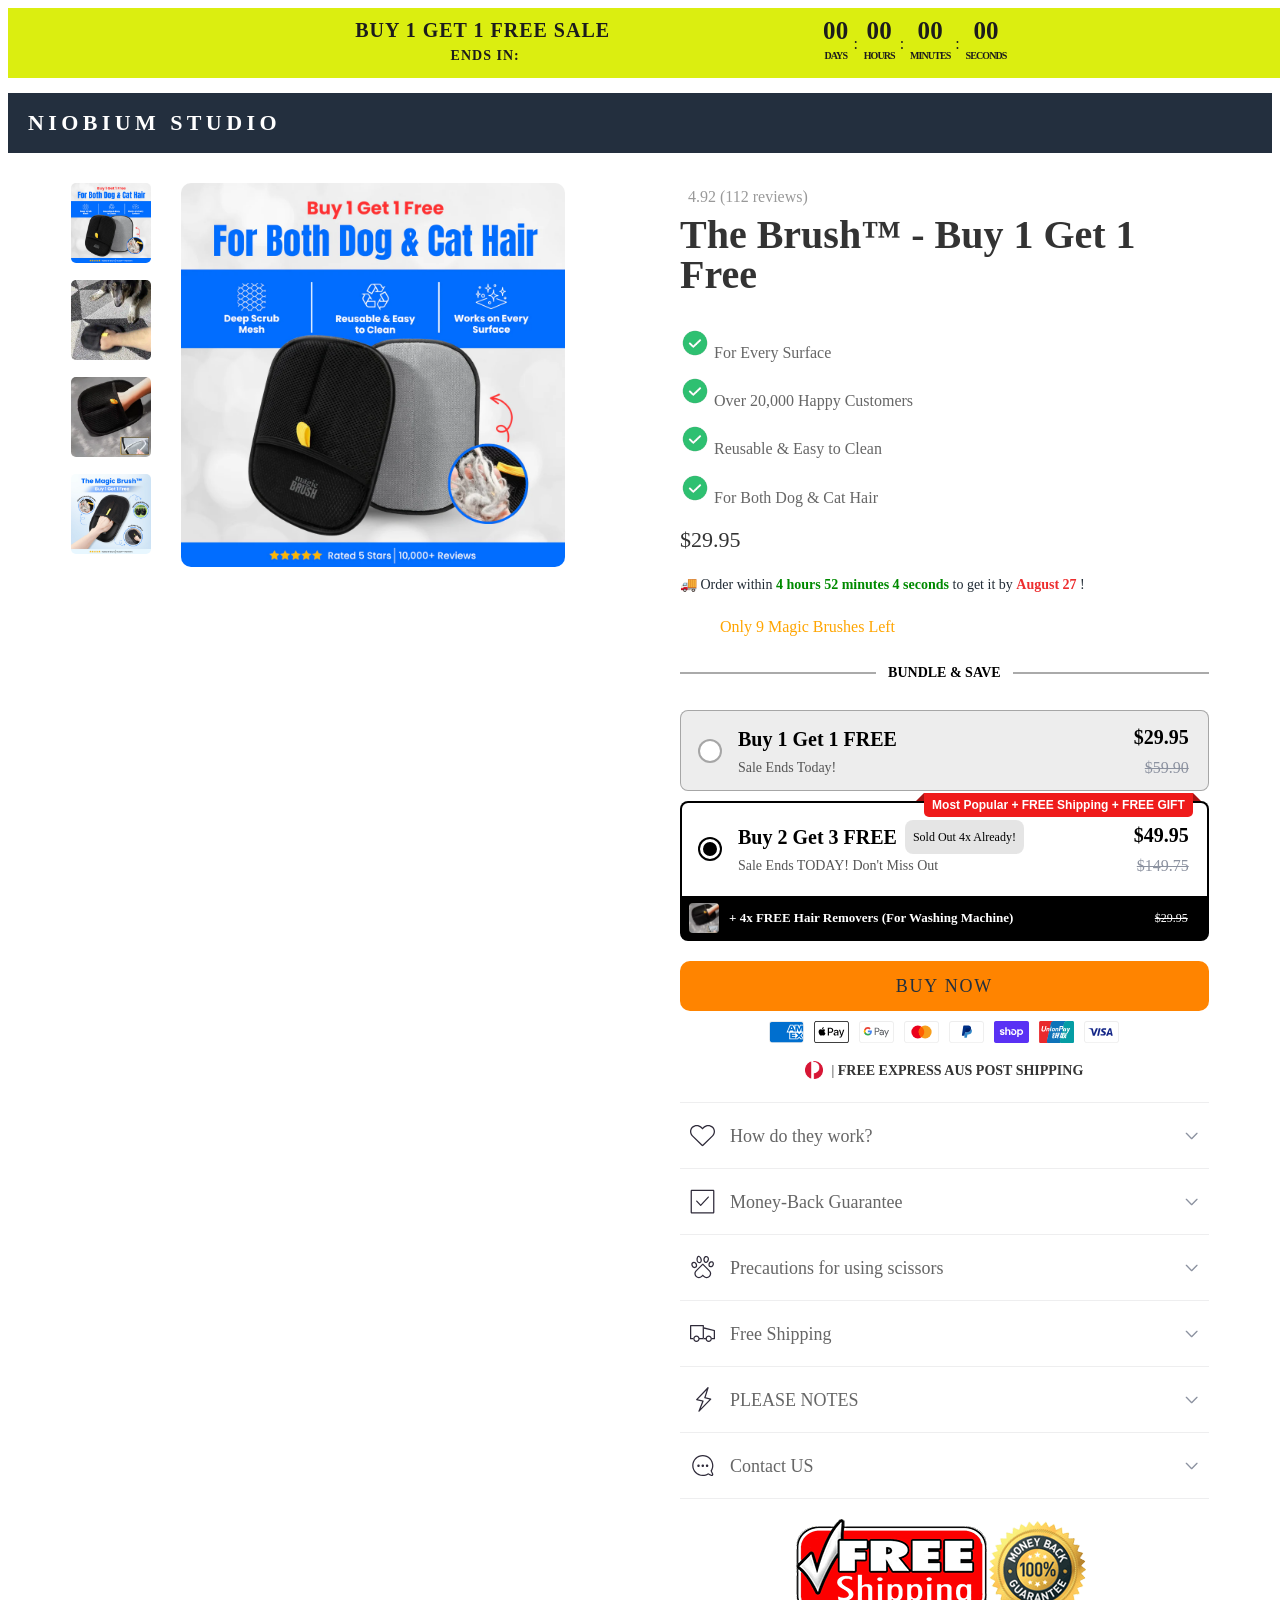
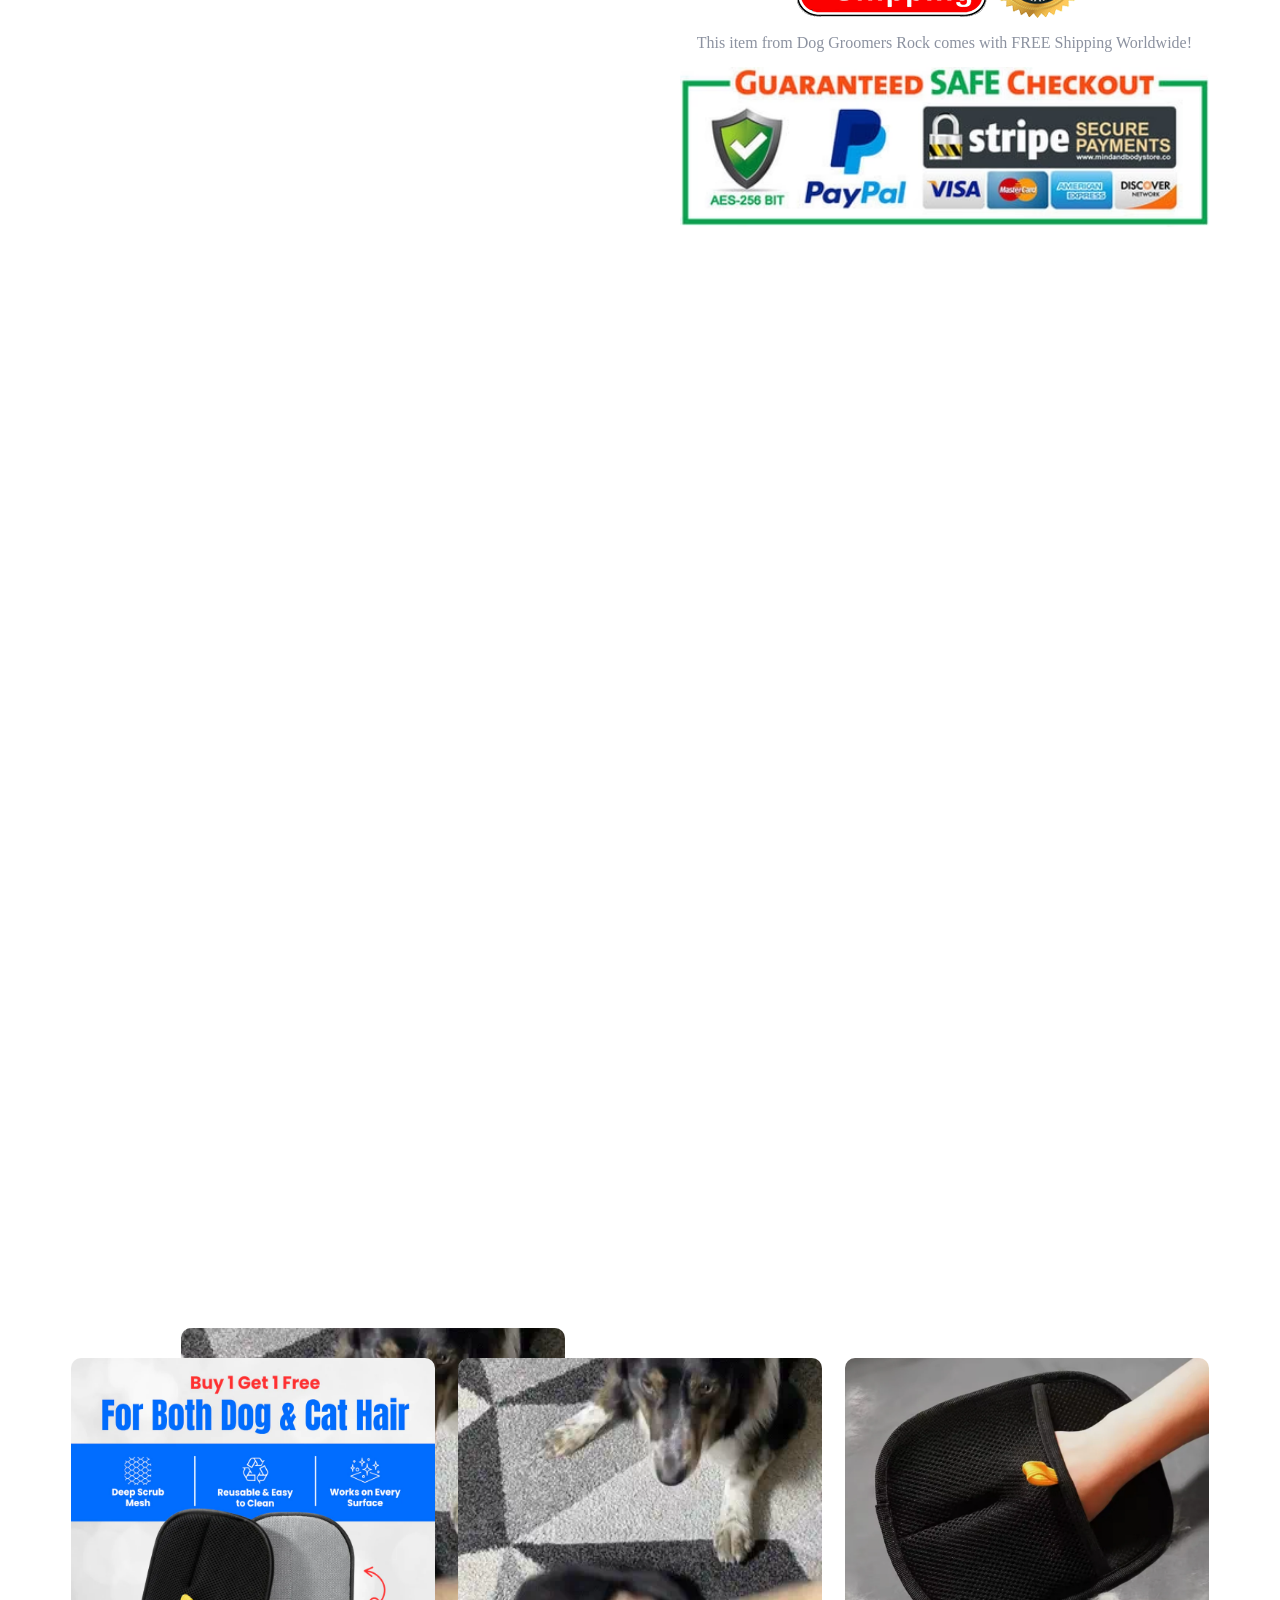
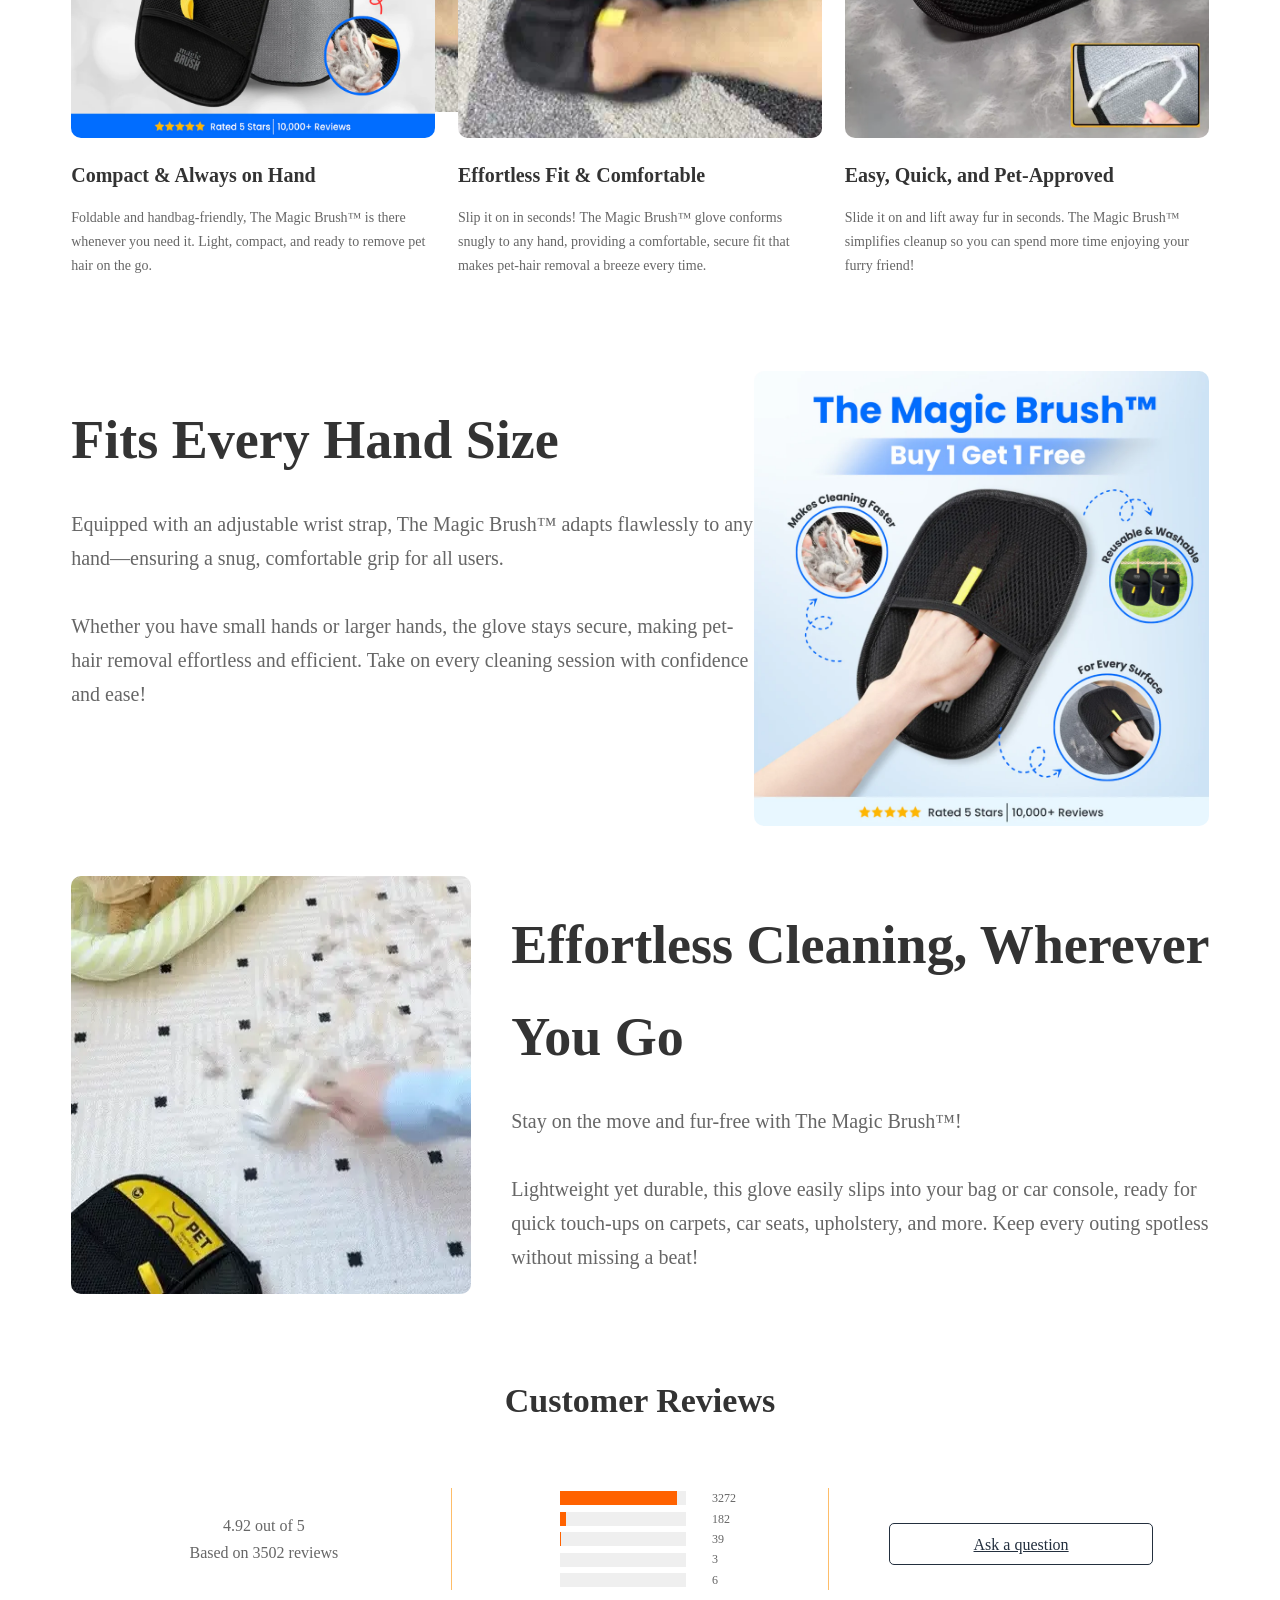
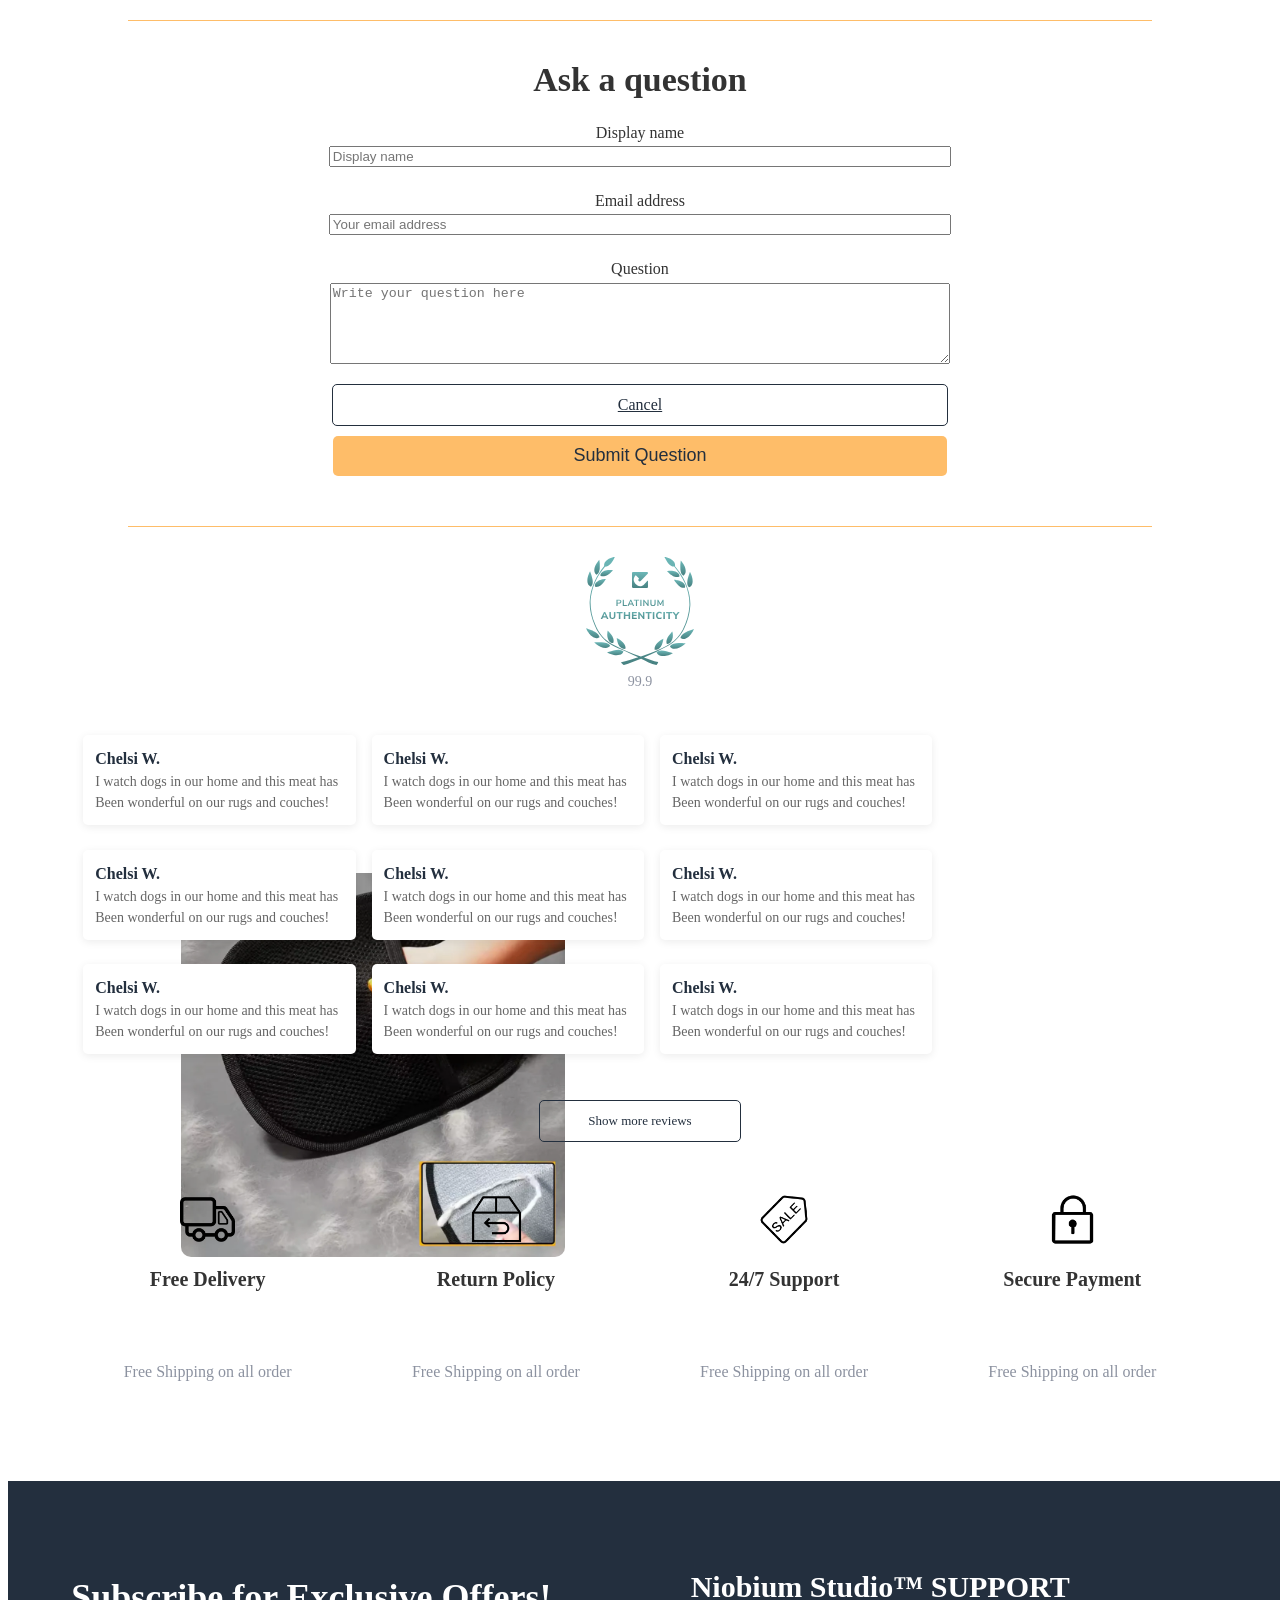
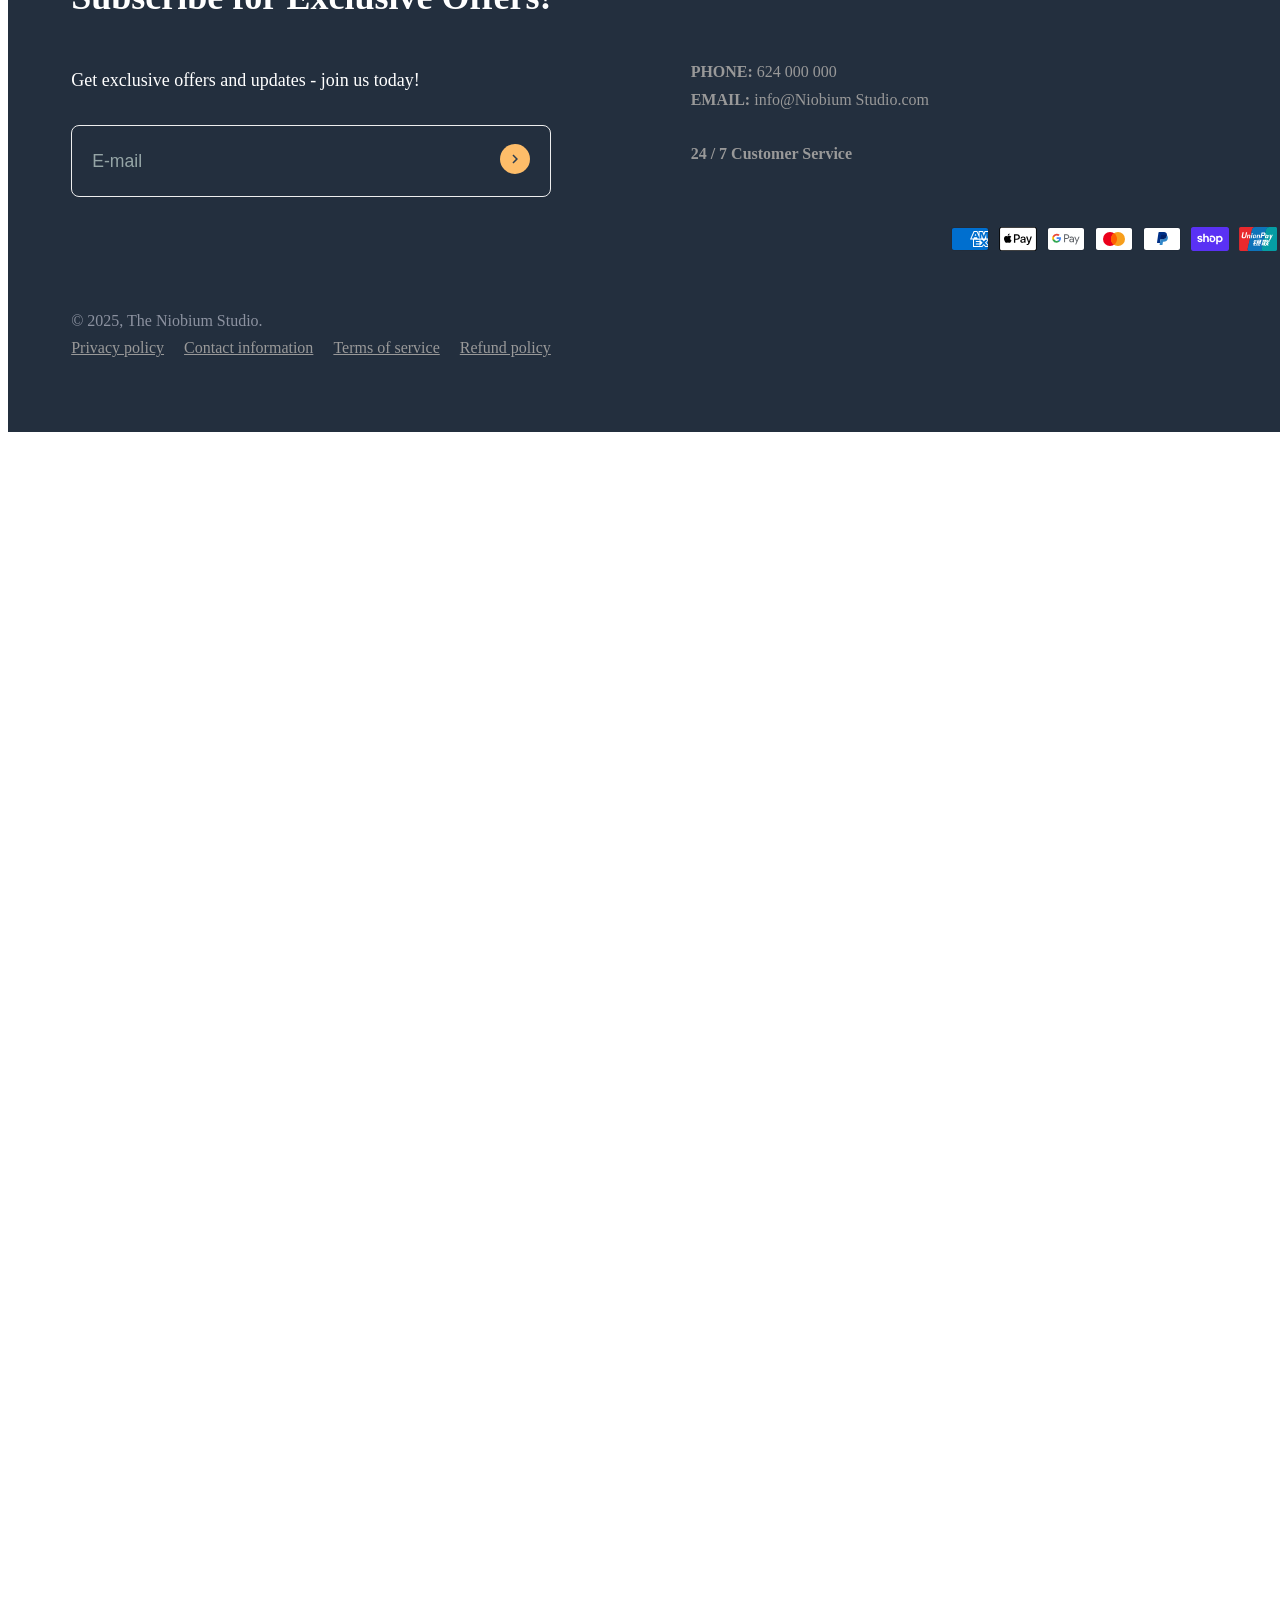
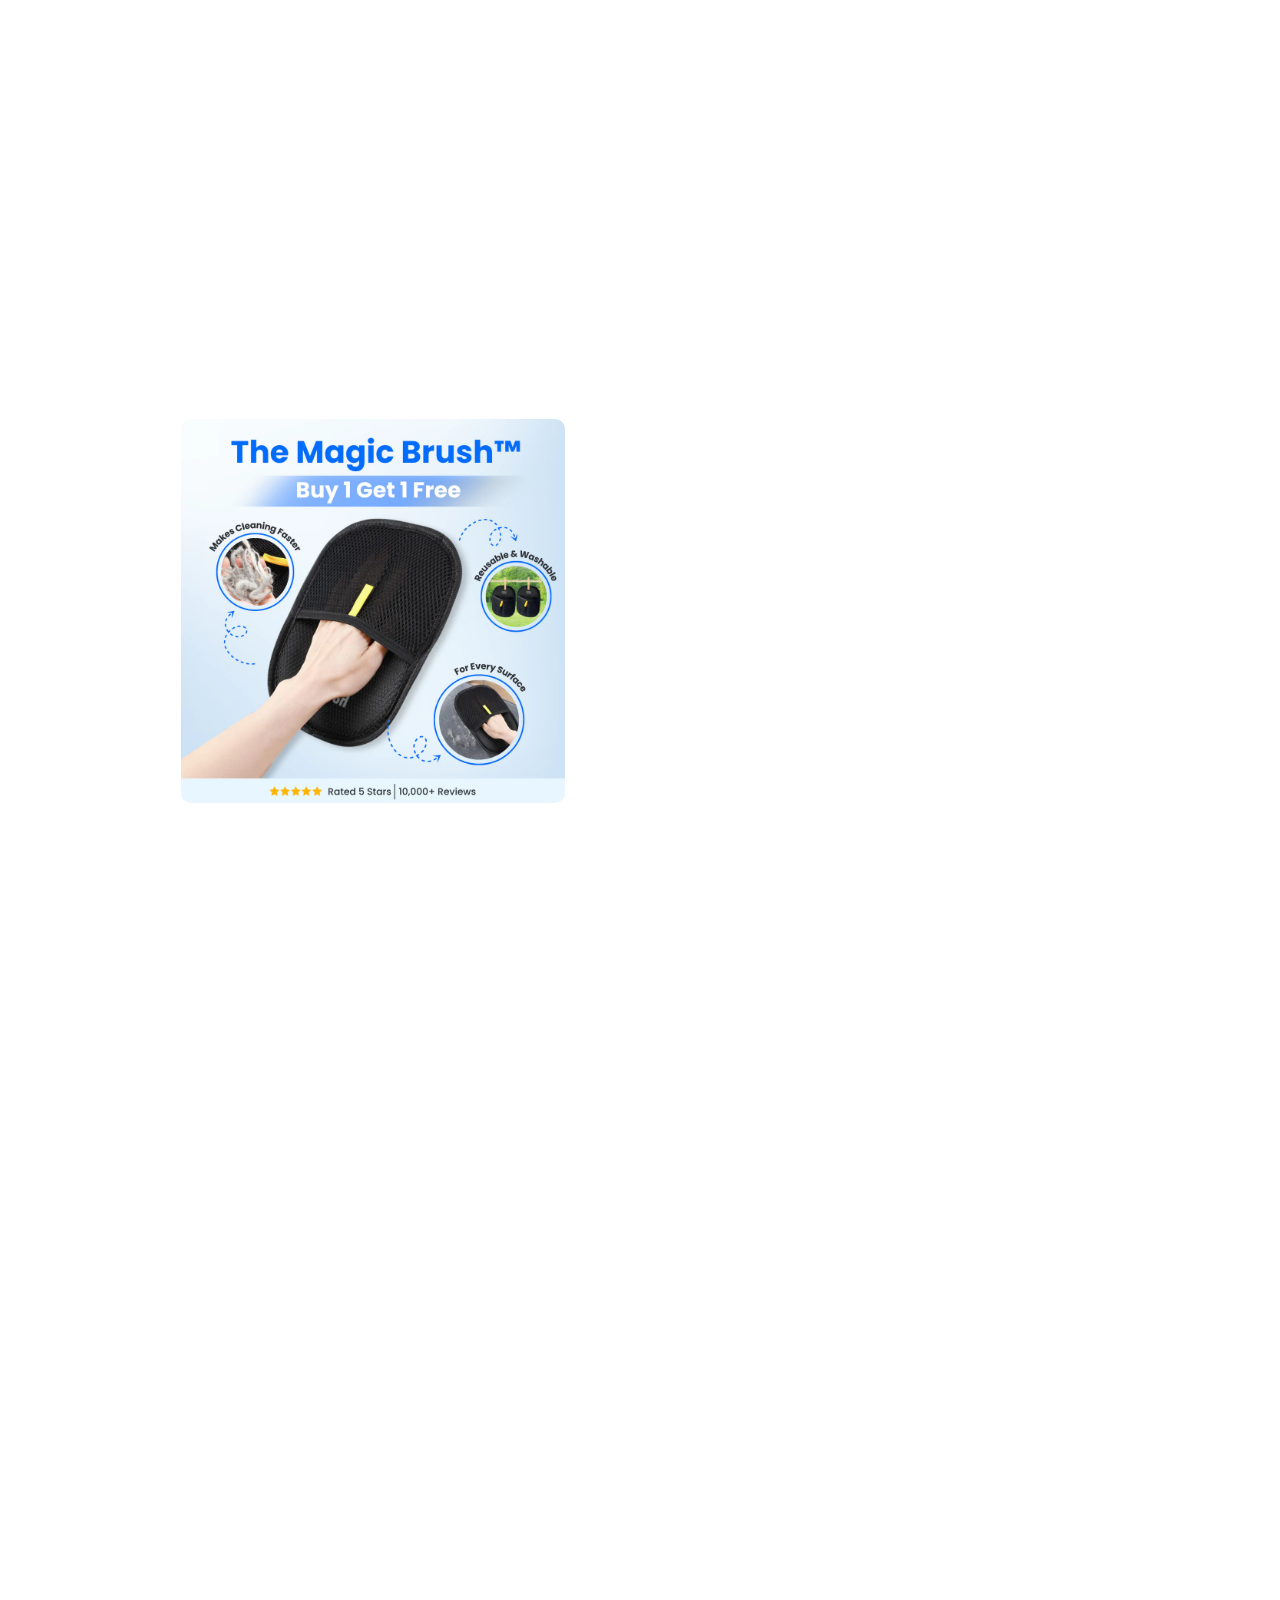
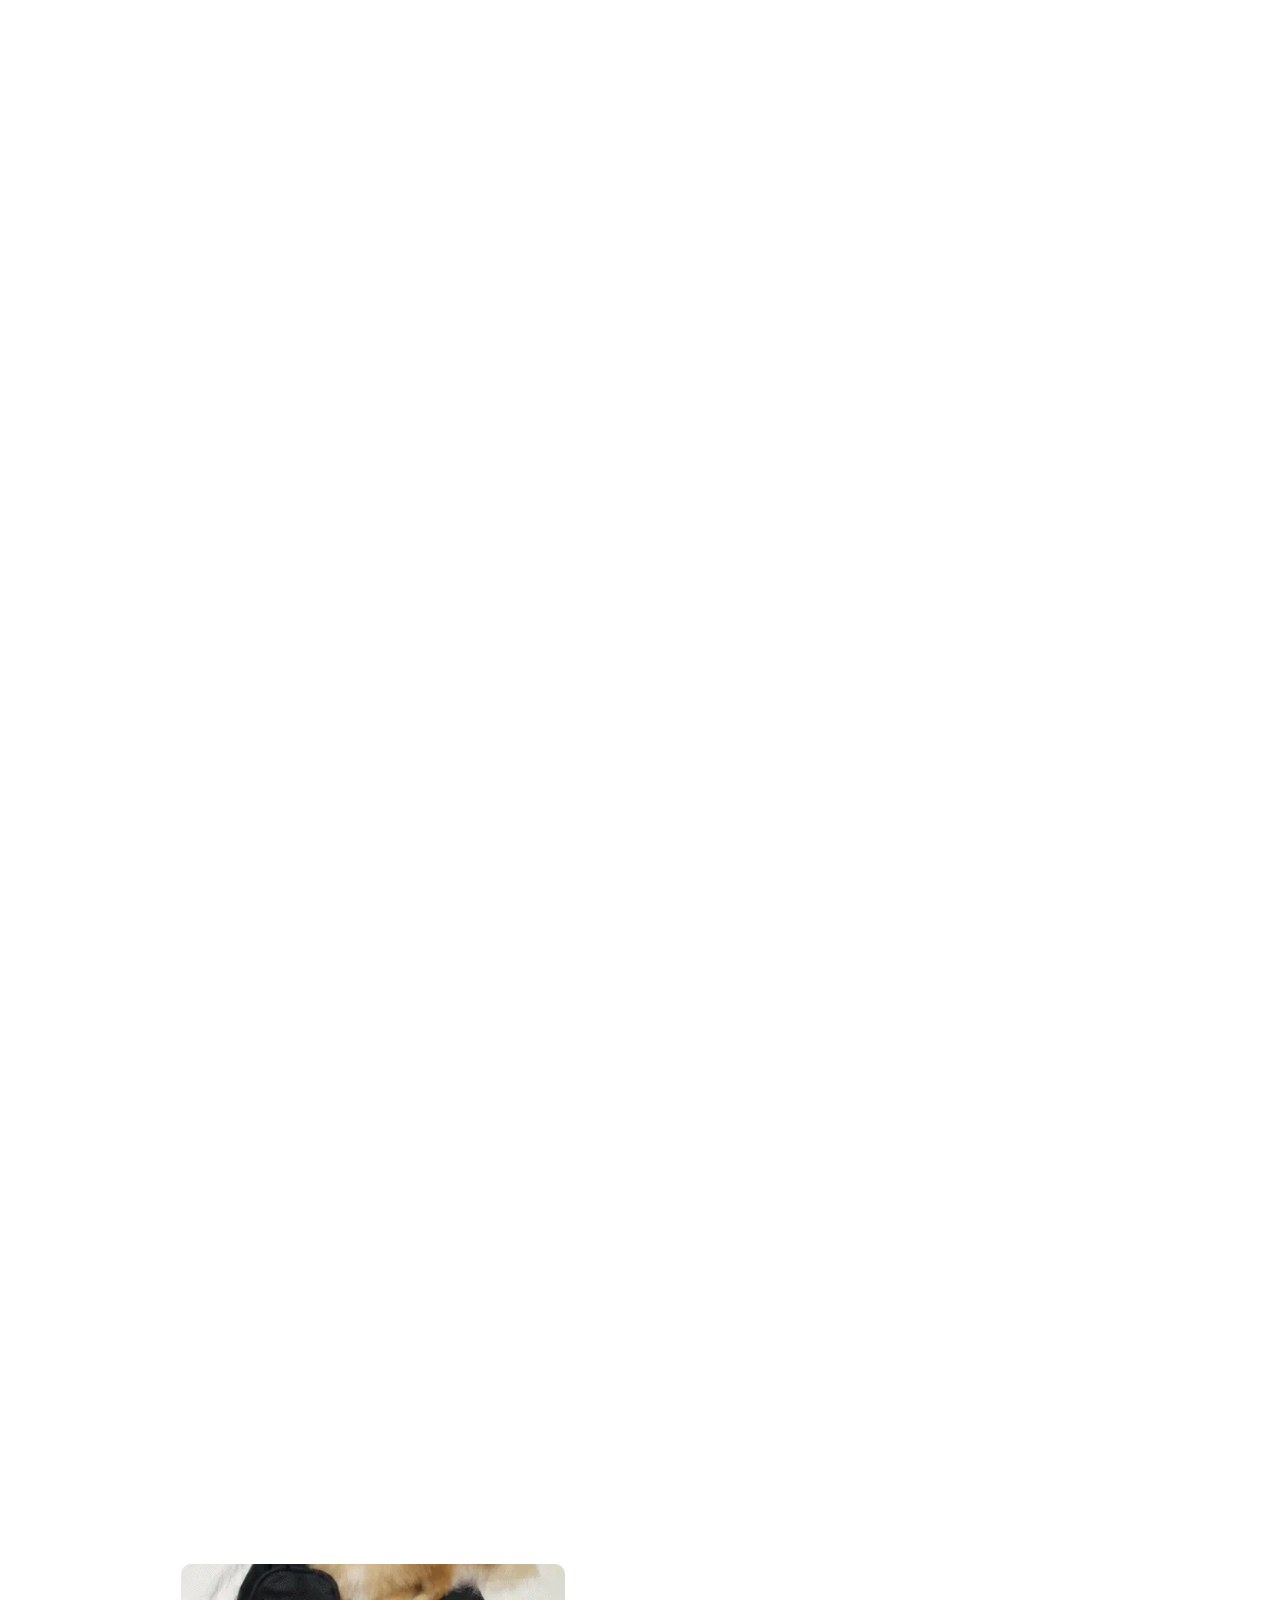
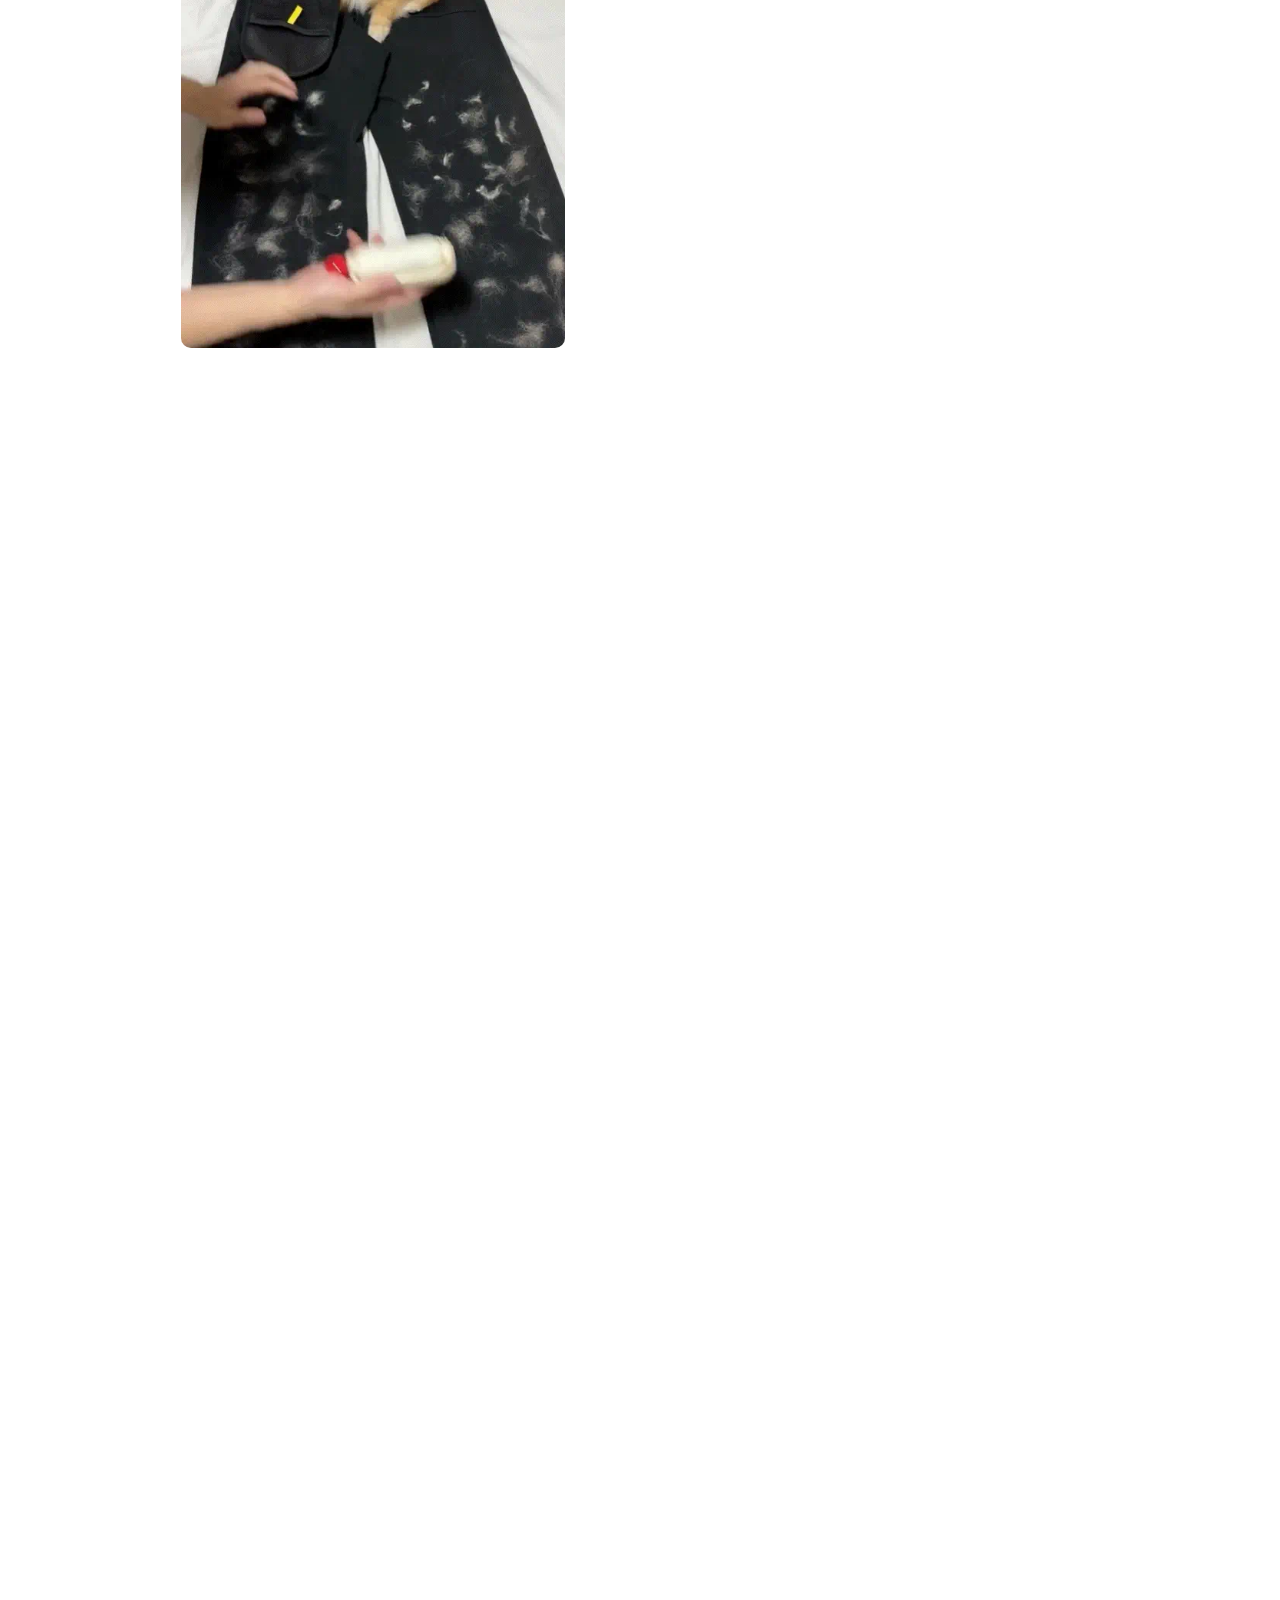
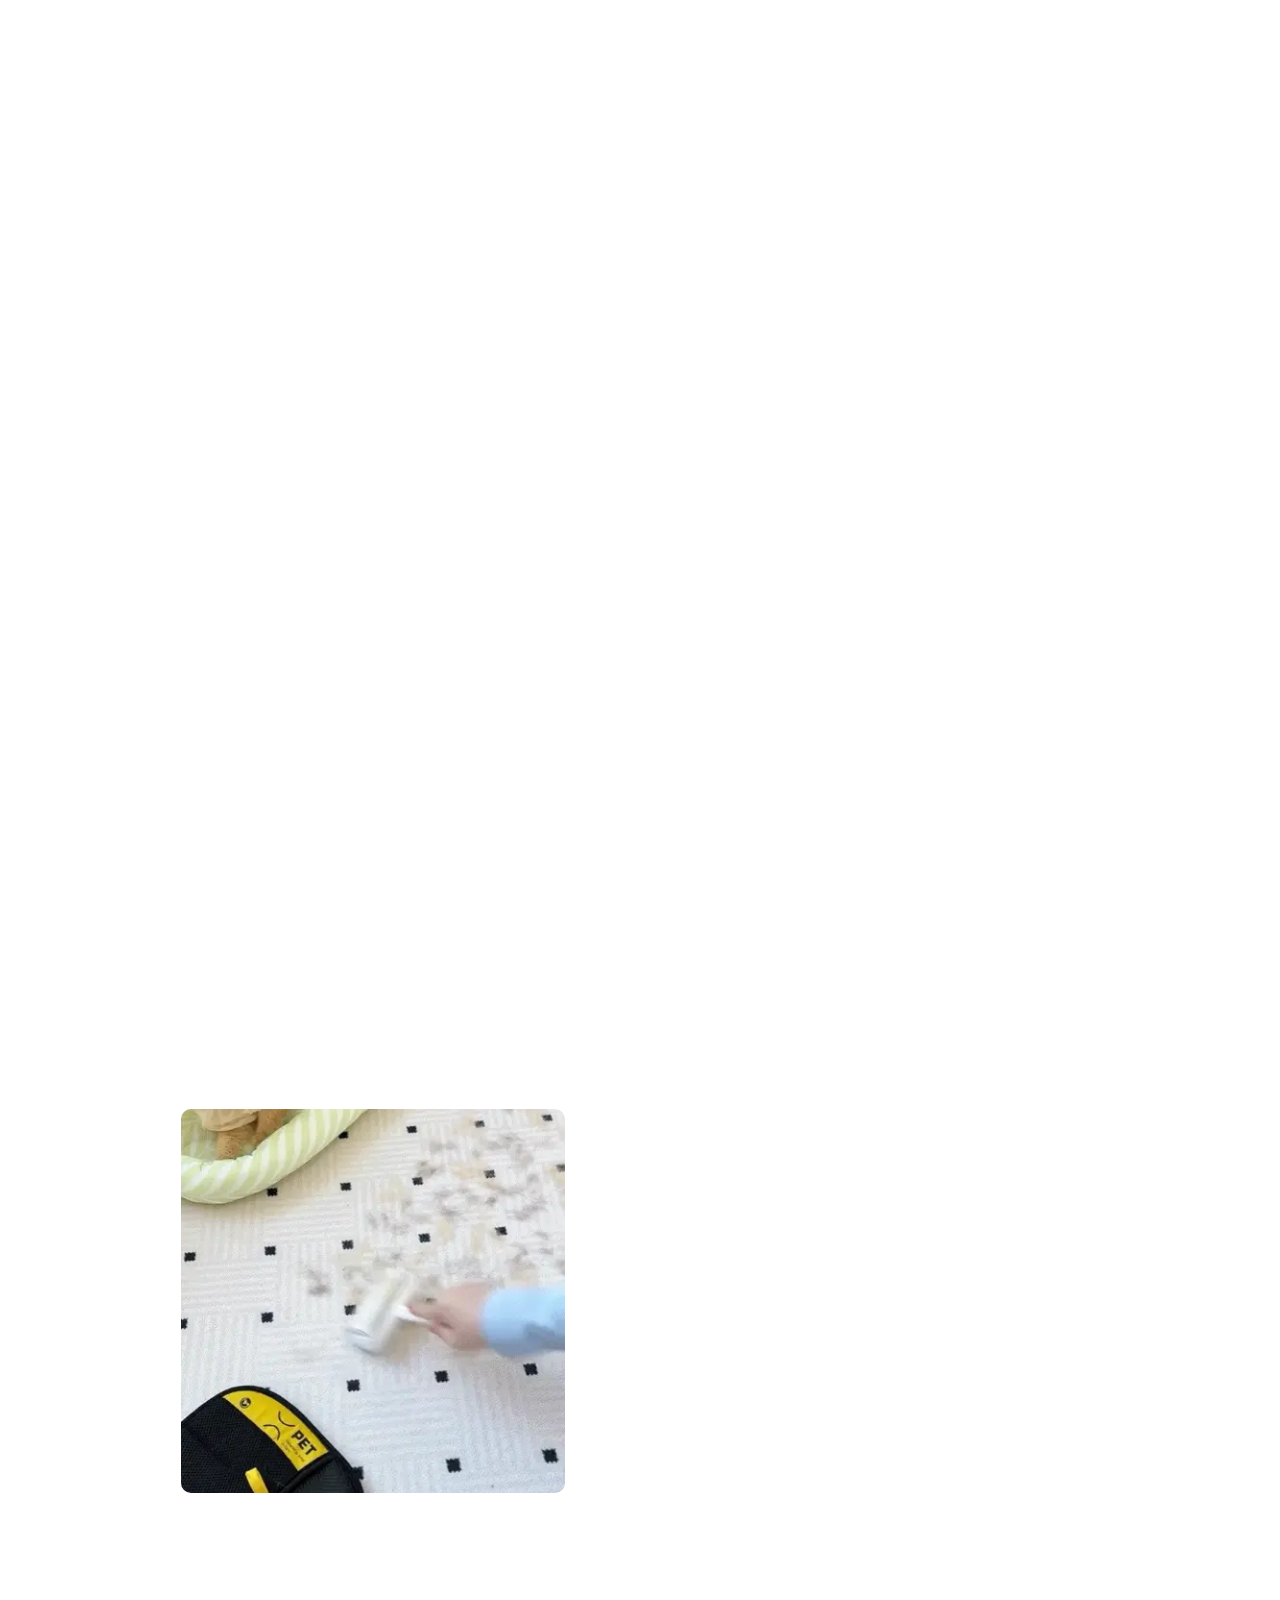
==== commit 8d970e8a: "修改基础样式" ====
--- a/src/index.html
+++ b/src/index.html
@@ -20,7 +20,7 @@
 
 
     <link rel="stylesheet" href="css/index.css">
-    <link rel="stylesheet" href="css/buybtn.css">
+    <!-- <link rel="stylesheet" href="css/buybtn.css"> -->
     <link rel="stylesheet" href="css/footer.css">
     <!-- <link rel="stylesheet" href="css/test.css"> -->
 </head>
@@ -94,54 +94,41 @@
     <div class="p_info_top_group">
         <div class="gallery">
 
-            <!-- 大图区域 -->
+            <!-- big imgs -->
             <div class="main-carousel owl-carousel" id="main-carousel">
-                <div class="item" data-index="0"><img
-                        src="images/1.webp"
-                        alt="Thumb 1"></div>
-                <div class="item" data-index="1"><img
-                        src="images/2.webp"
-                        alt="Thumb 1"></div>
-                <div class="item" data-index="2"><img
-                        src="images/3.webp"
-                        alt="Thumb 2"></div>
-                <div class="item" data-index="3"><img
-                        src="images/4.webp"
-                        alt="Thumb 3"></div>
-                <div class="item" data-index="4"><img
-                        src="images/5.webp"
-                        alt="Thumb 4"></div>
-                <div class="item" data-index="5"><img
-                        src="images/6.webp"
-                        alt="Thumb 5"></div>
-                <div class="item" data-index="6"><img
-                        src="images/7.webp"
-                        alt="Thumb 6"></div>
-            </div>
-
-            <!-- 缩略图区域 -->
+                <div class="item" data-index="0">
+                    <img src="images/1.webp" alt="Thumb 1">
+                </div>
+                <div class="item" data-index="1">
+                    <img src="images/2.webp" alt="Thumb 1">
+                </div>
+                <div class="item" data-index="2">
+                    <img src="images/3.webp" alt="Thumb 2">
+                </div>
+                <div class="item" data-index="3">
+                    <img src="images/4.webp" alt="Thumb 3">
+                </div>
+                <div class="item" data-index="4">
+                    <img src="images/5.webp" alt="Thumb 4">
+                </div>
+                <div class="item" data-index="5">
+                    <img src="images/6.webp" alt="Thumb 5">
+                </div>
+                <div class="item" data-index="6">
+                    <img src="images/7.webp" alt="Thumb 6">
+                </div>
+            </div>
+
+            <!-- small imgs -->
             <div class="thumbs" id="thumbs">
-                <div class="item"><img
-                        src="images/1.webp"
-                        alt="Image 1"></div>
-                <div class="item"><img
-                        src="images/2.webp"
-                        alt="Image 1"></div>
-                <div class="item"><img
-                        src="images/3.webp"
-                        alt="Image 2"></div>
-                <div class="item"><img
-                        src="images/4.webp"
-                        alt="Image 3"></div>
-                <div class="item"><img
-                       src="images/5.webp"
-                        alt="Image 4"></div>
-                <div class="item"><img
-                        src="images/6.webp"
-                        alt="Image 5"></div>
-                <div class="item"><img
-                        src="images/7.webp"
-                        alt="Image 6"></div>
+                <div class="item"><img src="images/1.webp" alt="Image 1"></div>
+                <div class="item"><img src="images/2.webp" alt="Image 1"></div>
+                <div class="item"><img src="images/3.webp" alt="Image 2"></div>
+                <div class="item"><img src="images/4.webp" alt="Image 3"></div>
+                <div class="item"><img src="images/5.webp" alt="Image 4"></div>
+
+                <div class="item"><img src="images/6.webp" alt="Image 5"></div>
+                <div class="item"><img src="images/7.webp" alt="Image 6"></div>
             </div>
         </div>
 
@@ -160,23 +147,19 @@
 
             <div class="p_info_top_block">
                 <div class="p_info_top_block_item">
-                    <img src="images/11.avif"
-                        alt="For Every Surface">
+                    <img src="images/11.avif" alt="For Every Surface">
                     <span>For Every Surface</span>
                 </div>
                 <div class="p_info_top_block_item">
-                    <img src="images/11.avif"
-                        alt="Ergonomic One-Size-Fits-All">
+                    <img src="images/11.avif" alt="Ergonomic One-Size-Fits-All">
                     <span>Over 20,000 Happy Customers</span>
                 </div>
                 <div class="p_info_top_block_item">
-                    <img src="images/11.avif"
-                        alt="Reusable &amp; Easy to Clean">
+                    <img src="images/11.avif" alt="Reusable &amp; Easy to Clean">
                     <span>Reusable &amp; Easy to Clean</span>
                 </div>
                 <div class="p_info_top_block_item">
-                    <img src="images/11.avif"
-                        alt="For Both Dog &amp; Cat Hair">
+                    <img src="images/11.avif" alt="For Both Dog &amp; Cat Hair">
                     <span>For Both Dog &amp; Cat Hair</span>
                 </div>
             </div>
@@ -208,9 +191,8 @@
 
 
             <div style="display: flex; align-items: center;">
-                <video id="almost-all-gone-video"
-                    src="images/12.mp4" autoplay="" loop=""
-                    muted="" playsinline="" style="width: 30px; height: 30px;"></video>
+                <video id="almost-all-gone-video" src="images/12.mp4" autoplay="" loop="" muted="" playsinline=""
+                    style="width: 30px; height: 30px;"></video>
                 <span style="margin-left: 10px; color: orange; ">Only 9 Magic Brushes Left</span>
             </div>
 
@@ -276,9 +258,7 @@
                         </div>
                         <div class="p_info_top_choose_bar_gift" style="--kaching-free-gift-image-height: 30px;">
                             <div class="p_info_top_choose_bar_gift_main">
-                                <img alt="" class="p_info_top_choose_bar_gift_image"
-                                    src="images/3.webp"
-                                    height="30">
+                                <img alt="" class="p_info_top_choose_bar_gift_image" src="images/3.webp" height="30">
                                 <div class="p_info_top_choose_bar_gift_content">
                                     <span class="p_info_top_choose_bar_gift_text">+ 4x FREE Hair Removers (For Washing
                                         Machine)</span>
@@ -462,8 +442,7 @@
 
 
             <div class="p_info_top_express">
-                <img src="images/AusPost.webp"
-                    alt="Australia Post Logo">
+                <img src="images/AusPost.webp" alt="Australia Post Logo">
                 <span>| <strong>FREE EXPRESS AUS POST SHIPPING</strong>
                 </span>
             </div>
@@ -744,14 +723,12 @@
 
 
             <div class="p_info_top_freeshipping">
-                <img alt="Free Shipping Money Back Guarantee"
-                    src="images/free_money-back_large.png">
+                <img alt="Free Shipping Money Back Guarantee" src="images/free_money-back_large.png">
 
                 <span>This item from&nbsp;Dog Groomers Rock&nbsp;comes
                     with&nbsp;FREE&nbsp;Shipping Worldwide!</span>
 
-                <img src="images/smallcheck_large.avif"
-                    style="width: 100%;">
+                <img src="images/smallcheck_large.avif" style="width: 100%;">
 
             </div>
 
@@ -766,8 +743,7 @@
     <div class="scroll_section">
         <div class="scroll_area">
             <div class="scroll_area_item">
-                <img
-                    src="images/1.webp">
+                <img src="images/1.webp">
                 <div class="scroll_area_item_text">
                     <div class="h4">Compact &amp; Always on Hand</div>
                     <div class="prose">
@@ -777,8 +753,7 @@
                 </div>
             </div>
             <div class="scroll_area_item">
-                <img
-                    src="images/2.webp">
+                <img src="images/2.webp">
                 <div class="scroll_area_item_text">
                     <div class="h4">Effortless Fit &amp; Comfortable</div>
                     <div class="prose">
@@ -788,8 +763,7 @@
                 </div>
             </div>
             <div class="scroll_area_item">
-                <img
-                    src="images/3.webp">
+                <img src="images/3.webp">
                 <div class="scroll_area_item_text">
                     <div class="h4">Easy, Quick, and Pet-Approved</div>
                     <div class="prose">
@@ -806,8 +780,7 @@
     <div class="p_content">
         <div class="p_content_block">
             <div class="p_content_block_item">
-                <img
-                    src="images/4.webp">
+                <img src="images/4.webp">
                 <div class="p_content_block_item_content">
                     <div class="prose">
                         <div class="h1" reveal-on-scroll="true" style="opacity: 1;"><split-lines>Fits Every Hand
@@ -821,8 +794,7 @@
             </div>
 
             <div class="p_content_block_item p_content_block_item_reverse">
-                <img
-                    src="images/6.webp">
+                <img src="images/6.webp">
                 <div class="p_content_block_item_content ">
                     <div class="prose">
                         <div class="h1" reveal-on-scroll="true" style="opacity: 1;"><split-lines>Effortless Cleaning,
@@ -972,8 +944,7 @@
                 </div>
 
                 <div class="question_form_fieldset">
-                    <a href="#judgeme_product_reviews" role="button"
-                        class="question_form_cancel_question ">Cancel</a>
+                    <a href="#judgeme_product_reviews" role="button" class="question_form_cancel_question ">Cancel</a>
                     <input type="submit" class="question_form_submit_question" value="Submit Question">
                 </div>
             </form>
@@ -1275,8 +1246,7 @@
     <div id="float_buy_button">
         <button class="float_buy_button_m">BUY NOW</button>
         <div class="float_buy_button_w">
-            <img class="float_buy_button_w_img"
-                src="images/1.webp" />
+            <img class="float_buy_button_w_img" src="images/1.webp" />
             <div class="float_buy_button_w_main">
                 <div class="float_buy_button_w_tit">The Magic Brush™ - Buy 1 Get 1 Free</div>
                 <div class="float_buy_button_w_price">$29.95</div>
--- a/src/css/index.css
+++ b/src/css/index.css
@@ -100,16 +100,22 @@
         .gallery .thumbs {
             flex-direction: column;
             width: 100px;
-            max-height: 500px;
+            max-height: 30vw;
             overflow-y: auto;
             overflow-x: hidden;
         }
 
+        .gallery .main-carousel .item {
+            width: 100%;
+            height: 100%;
+        }
+
         .gallery .main-carousel .item img {
-            width: 500px;
-            height: 500px;
+            width: 30vw;
+            height: 30vw;
             object-fit: cover;
             border-radius: 10px;
+            margin-right: 10vw;
         }
 
         .gallery .thumbs {
@@ -123,17 +129,23 @@
         }
 
         .gallery .thumbs .item {
-            width: 60px;
-            height: 65px;
+            width: 80px;
+            height: 85px;
             cursor: pointer;
             border-bottom: 2px solid transparent;
             flex-shrink: 0;
             margin-bottom: 10px;
+
+            img {
+                width: 80px;
+                height: 80px;
+            }
         }
 
         .p_info_top {
             padding-left: 40px;
             /* padding-right: 30px; */
+            width: 100%;
 
             .p_info_top_title {
                 font-size: 40px;
@@ -899,7 +911,7 @@
                     justify-content: space-between;
 
                     img {
-                        width: 100%;
+                        width: 40%;
                     }
 
                     .p_content_block_item_content {
@@ -1187,7 +1199,7 @@
                         width: 100%;
                     }
 
-                 
+
                     .question_form_cancel_question {
                         background-color: transparent;
                         border: 1px solid #232f3e;
@@ -1202,7 +1214,7 @@
                         font-size: 16px;
                     }
 
-                       .question_form_submit_question {
+                    .question_form_submit_question {
                         background-color: #febd69;
                         color: #232f3e;
                         width: 100%;
--- a/src/css/footer.css
+++ b/src/css/footer.css
@@ -1,321 +1,648 @@
-
-
-
-    .footer {
+@media (max-width: 768px) {
+    header {
+        background-color: #232f3e;
+        color: white;
+        height: 50px;
+        padding-left: 20px;
+
+        h1 {
+            text-transform: uppercase;
+            letter-spacing: .2em;
+            font-size: 14px;
+            color: white !important;
+            font-weight: 900;
+            height: 50px;
+            line-height: 50px;
+        }
+    }
+}
+
+
+@media (min-width: 768px) {
+    header {
+        background-color: #232f3e;
+        color: white;
+        height: 60px;
+        padding-left: 20px;
+
+        h1 {
+            text-transform: uppercase;
+            letter-spacing: .2em;
+            font-size: 22px;
+            color: white !important;
+            font-weight: 900;
+            height: 60px;
+            line-height: 60px;
+        }
+    }
+}
+
+
+
+@media (max-width: 768px) {
+    #top_gift {
+        height: 40px;
         width: 100%;
-        background-color: #232f3e;
-        padding-top: 50px;
-        padding-left: 5%;
-        padding-right: 5%;
+        background-color: #dbee10;
         display: flex;
-        flex-direction: column;
-
-        .footer_group {
-            width: 100%;
-
-            .footer_subscribe {
-                color: white;
-                margin-bottom: 30px;
-
-                .footer_subscribe_text {
-                    margin-top: 20px;
-                }
-
-                .footer_subscribe_form {
-                    margin-top: 30px;
-
-                    .footer_subscribe_form_control {
-                        .footer_subscribe_form_control_input {}
-
-                        .footer_subscribe_form_control_label {}
-
-                        .footer_subscribe_form_control_button {
-                            .footer_subscribe_form_control_btn {}
-                        }
-                    }
-                }
-
-                /* 邮箱输入框样式 */
-                .email-container {
-                    display: flex;
-                    background: transparent;
-                    border-radius: 8px;
-                    overflow: hidden;
-                    height: 50px;
-                    border: 1px solid #eee;
-                    margin-top: 20px;
-
-                    .email-label {
-                        display: flex;
-                        align-items: center;
-                        padding: 0 30px;
-                        background: rgba(52, 152, 219, 0.1);
-                        color: #3498db;
-                        font-weight: 600;
-                        font-size: 1.1rem;
-                        letter-spacing: 1px;
-                    }
-
-                    .email-input {
-                        flex: 1;
-                        border: none;
-                        padding: 0 20px;
-                        font-size: 1.1rem;
-                        color: white;
-                        outline: none;
-                        transition: all 0.3s ease;
-                        background: transparent;
-                    }
-
-                    .email-input:focus {
-                        /* background: #f8f9fa; */
-                        /* border: 2px solid white; */
-                    }
-
-                    .email-input::placeholder {
-                        color: #95a5a6;
-                        font-weight: 300;
-                    }
-
-                    .submit-btn {
-                        width: 30px;
-                        height: 30px;
-                        background: #febd69;
-                        border: none;
-                        cursor: pointer;
+        justify-content: space-between;
+        align-items: center;
+        padding-left: 2%;
+        padding-right: 2%;
+
+        .top_gift_main {
+            width: 80%;
+            display: flex;
+            flex-direction: row;
+            justify-content: space-between;
+            align-self: center;
+            color: #1c1c1c;
+            margin-left: 10%;
+
+            .top_gift_main_l {
+                display: flex;
+                flex-direction: column;
+                width: 50%;
+                font-size: 12px;
+                font-weight: 900;
+                line-height: 15px;
+                align-items: center;
+                justify-content: center;
+                text-transform: uppercase;
+                letter-spacing: .05em;
+
+                .top_gift_main_l_t {}
+
+                #top_gift_main_l_f {
+                    font-size: 10px;
+                }
+            }
+
+            .top_gift_main_r {
+                display: flex;
+                flex-direction: row;
+                justify-content: center;
+                align-items: center;
+                line-height: 15px;
+                text-transform: uppercase;
+                letter-spacing: .05em;
+                margin-left: 10px;
+
+                .top_gift_main_r_item {
+                    display: flex;
+                    flex-direction: column;
+                    text-transform: uppercase;
+                    letter-spacing: .01em;
+                    font-weight: 900;
+
+                    #top_gift_main_r_item_t {
                         display: flex;
                         justify-content: center;
                         align-items: center;
-                        transition: background 0.3s ease;
-                        color: #2c3e50;
-                        border-radius: 30px;
+                        font-size: 18px;
+                    }
+
+                    .top_gift_main_r_item_f {
+                        font-size: 6px;
+                        display: flex;
+                        justify-content: center;
+                        align-items: center;
+                    }
+                }
+
+                .top_gift_main_r_gap {
+                    display: flex;
+                    justify-content: center;
+                    align-items: center;
+                    margin-left: 5px;
+                    margin-right: 5px;
+                }
+
+
+            }
+        }
+    }
+
+}
+
+
+@media (min-width: 768px) {
+    #top_gift {
+        height: 70px;
+        width: 100%;
+        background-color: #dbee10;
+        display: flex;
+        justify-content: space-between;
+        align-items: center;
+        padding-left: 2%;
+        padding-right: 2%;
+
+        .top_gift_main {
+            width: 55%;
+            display: flex;
+            flex-direction: row;
+            justify-content: space-between;
+            align-self: center;
+            color: #1c1c1c;
+            margin-left: 22%;
+
+            .top_gift_main_l {
+                display: flex;
+                flex-direction: column;
+                width: 50%;
+                font-size: 20px;
+                font-weight: 900;
+                line-height: 25px;
+                align-items: center;
+                justify-content: center;
+                text-transform: uppercase;
+                letter-spacing: .05em;
+
+                .top_gift_main_l_t {
+                                        min-width: 260px;
+                }
+
+                #top_gift_main_l_f {
+                    font-size: 14px;
+                }
+            }
+
+            .top_gift_main_r {
+                display: flex;
+                flex-direction: row;
+                justify-content: center;
+                align-items: center;
+                line-height: 25px;
+                text-transform: uppercase;
+                letter-spacing: .05em;
+                margin-left: 30px;
+
+                .top_gift_main_r_item {
+                    display: flex;
+                    flex-direction: column;
+                    text-transform: uppercase;
+                    letter-spacing: .01em;
+                    font-weight: 900;
+
+                    #top_gift_main_r_item_t {
+                        display: flex;
+                        justify-content: center;
+                        align-items: center;
+                        font-size: 25px;
+                    }
+
+                    .top_gift_main_r_item_f {
+                        font-size: 10px;
+                        display: flex;
+                        justify-content: center;
+                        align-items: center;
+                        flex-direction: column;
+                        text-transform: uppercase;
+                        letter-spacing: -0.09em;
+                    }
+                }
+
+                .top_gift_main_r_gap {
+                    display: flex;
+                    justify-content: center;
+                    align-items: center;
+                    margin-left: 5px;
+                    margin-right: 5px;
+                }
+
+
+            }
+        }
+    }
+
+}
+
+
+
+@media (max-width: 768px) {
+    #float_buy_button {
+        position: fixed;
+        bottom: 20px;
+        right: 5%;
+        background-color: #ff8400;
+        color: #232f3e;
+        border: none;
+        border-radius: 10px;
+        width: 90%;
+        height: 50px;
+        display: none;
+        cursor: pointer;
+        z-index: 1000;
+
+        .float_buy_button_m {
+            color: #232f3e;
+            background-color: transparent;
+            border: 0;
+            font-weight: normal;
+            text-transform: uppercase;
+            letter-spacing: .1em;
+            font-size: 18px;
+            width: 100%;
+            text-align: center;
+            height: 100%;
+            line-height: 100%;
+        }
+
+        .float_buy_button_w {
+            display: none;
+        }
+    }
+}
+
+
+@media (min-width: 768px) {
+    #float_buy_button {
+        position: fixed;
+        bottom: 40px;
+        right: 40px;
+        background-color: white;
+        color: white;
+        border: 1px solid #ff8400;
+        border-radius: 10px;
+        width: 600px;
+        height: 120px;
+        display: none;
+        cursor: pointer;
+        z-index: 1000;
+
+        .float_buy_button_m {
+            display: none;
+        }
+
+        .float_buy_button_w {
+            display: flex;
+            height: 90px;
+            margin-top: 15px;
+            width: 570px;
+            margin-left: 15px;
+            align-items: center;
+            justify-content: space-between;
+
+
+            .float_buy_button_w_img {
+                width: 90px;
+                height: 90px;
+                border-radius: 5px;
+
+            }
+
+            .float_buy_button_w_main {
+                margin-left: 20px;
+                margin-right: 20px;
+                display: flex;
+                flex-direction: column;
+
+                .float_buy_button_w_tit {
+                    color: #333;
+                    font-size: 15px;
+                    font-weight: 600;
+                }
+
+                .float_buy_button_w_price {
+                    color: #999;
+                    font-size: 13px;
+                    font-weight: 600;
+                }
+            }
+
+            .float_buy_button_w_btn {
+                background-color: #ff8400;
+                color: #232f3e;
+                border: none;
+                border-radius: 10px;
+                width: 160px;
+                height: 50px;
+                font-weight: normal;
+                text-transform: uppercase;
+                letter-spacing: .1em;
+            }
+        }
+    }
+}
+
+
+.footer {
+    width: 100%;
+    background-color: #232f3e;
+    padding-top: 50px;
+    padding-left: 5%;
+    padding-right: 5%;
+    display: flex;
+    flex-direction: column;
+
+    .footer_group {
+        width: 100%;
+
+        .footer_subscribe {
+            color: white;
+            margin-bottom: 30px;
+
+            .footer_subscribe_text {
+                margin-top: 20px;
+            }
+
+            .footer_subscribe_form {
+                margin-top: 30px;
+
+                .footer_subscribe_form_control {
+                    .footer_subscribe_form_control_input {}
+
+                    .footer_subscribe_form_control_label {}
+
+                    .footer_subscribe_form_control_button {
+                        .footer_subscribe_form_control_btn {}
+                    }
+                }
+            }
+
+            /* 邮箱输入框样式 */
+            .email-container {
+                display: flex;
+                background: transparent;
+                border-radius: 8px;
+                overflow: hidden;
+                height: 50px;
+                border: 1px solid #eee;
+                margin-top: 20px;
+
+                .email-label {
+                    display: flex;
+                    align-items: center;
+                    padding: 0 30px;
+                    background: rgba(52, 152, 219, 0.1);
+                    color: #3498db;
+                    font-weight: 600;
+                    font-size: 1.1rem;
+                    letter-spacing: 1px;
+                }
+
+                .email-input {
+                    flex: 1;
+                    border: none;
+                    padding: 0 20px;
+                    font-size: 1.1rem;
+                    color: white;
+                    outline: none;
+                    transition: all 0.3s ease;
+                    background: transparent;
+                }
+
+                .email-input:focus {
+                    /* background: #f8f9fa; */
+                    /* border: 2px solid white; */
+                }
+
+                .email-input::placeholder {
+                    color: #95a5a6;
+                    font-weight: 300;
+                }
+
+                .submit-btn {
+                    width: 30px;
+                    height: 30px;
+                    background: #febd69;
+                    border: none;
+                    cursor: pointer;
+                    display: flex;
+                    justify-content: center;
+                    align-items: center;
+                    transition: background 0.3s ease;
+                    color: #2c3e50;
+                    border-radius: 30px;
+                    margin-right: 10px;
+                    margin-top: 8px;
+                }
+
+                .submit-btn:hover {
+                    background: white;
+                }
+
+                .submit-btn svg {
+                    width: 30px;
+                    height: 30px;
+                    fill: #2c3e50;
+                }
+            }
+        }
+
+
+
+
+
+
+        .footer_contract {
+            display: flex;
+            flex-direction: column;
+
+            .bold {
+                color: white;
+            }
+
+            .footer_contract_text {
+                color: #999;
+            }
+        }
+
+
+
+        .footer_block {
+            width: 10%;
+        }
+    }
+
+
+    .footer_aside {
+        display: flex;
+        width: 100%;
+
+        .footer_payment_icons {
+            display: flex;
+            justify-content: space-between;
+        }
+
+        .footer_copyright {
+            display: flex;
+            flex-direction: column;
+        }
+    }
+
+}
+
+
+/* mobile */
+@media (max-width: 768px) {
+    .footer {
+        display: flex;
+        flex-direction: column;
+        justify-content: center;
+
+        .footer_group {
+            display: flex;
+            flex-direction: column;
+            justify-content: center;
+
+            .footer_subscribe {
+
+                .h3 {
+                    font-size: 22px;
+                    font-weight: 600;
+                }
+
+                .footer_subscribe_text {
+                    font-size: 14px;
+                }
+
+
+                /* 邮箱输入框样式 */
+                .email-container {
+
+                    height: 50px;
+                    margin-top: 20px;
+
+                    .submit-btn {
+
                         margin-right: 10px;
                         margin-top: 8px;
                     }
-
-                    .submit-btn:hover {
-                        background: white;
-                    }
-
-                    .submit-btn svg {
-                        width: 30px;
-                        height: 30px;
-                        fill: #2c3e50;
-                    }
-                }
-            }
-
-
-
-
+                }
+
+
+
+            }
 
 
             .footer_contract {
-                display: flex;
-                flex-direction: column;
-
                 .bold {
-                    color: white;
-                }
-
-                .footer_contract_text {
-                    color: #999;
-                }
-            }
-
-
-
-            .footer_block {
-                width: 10%;
-            }
-        }
-
+                    font-size: 18px;
+                    font-weight: 600;
+                }
+            }
+
+
+        }
 
         .footer_aside {
-            display: flex;
-            width: 100%;
+            flex-direction: column;
+            margin-bottom: 100px;
+            margin-top: 30px;
 
             .footer_payment_icons {
-                display: flex;
-                justify-content: space-between;
-            }
+                margin-bottom: 20px;
+
+            }
+
 
             .footer_copyright {
-                display: flex;
-                flex-direction: column;
-            }
-        }
-
-    }
-
-
- /* mobile */
-    @media (max-width: 768px) {
-        .footer {
-            display: flex;
-            flex-direction: column;
-            justify-content: center;
-
-            .footer_group {
-                display: flex;
-                flex-direction: column;
-                justify-content: center;
-
-                .footer_subscribe {
-
-                    .h3 {
-                        font-size: 22px;
-                        font-weight: 600;
-                    }
-
-                    .footer_subscribe_text {
-                        font-size: 14px;
-                    }
-
-
-                    /* 邮箱输入框样式 */
-                    .email-container {
-
-                        height: 50px;
-                        margin-top: 20px;
-
-                        .submit-btn {
-
-                            margin-right: 10px;
-                            margin-top: 8px;
+                .footer_copyright_subdued {}
+
+                .footer_copyright_policy_links {
+                    display: flex;
+                    flex-wrap: wrap;
+
+
+                    .contents {
+                        display: flex;
+
+                        .link-faded {
+                            color: #999;
+                            margin-right: 20px;
+                            font-size: 12px;
                         }
                     }
-
-
-
-                }
-
-
-                .footer_contract {
-                    .bold {
-                        font-size: 18px;
-                        font-weight: 600;
-                    }
-                }
-
-
-            }
-
-            .footer_aside {
-                flex-direction: column;
-                margin-bottom: 100px;
-                margin-top: 30px;
-
-                .footer_payment_icons {
-                    margin-bottom: 20px;
-                    
-                }
-
-
-                .footer_copyright {
-                    .footer_copyright_subdued {}
-
-                    .footer_copyright_policy_links {
-                        display: flex;
-                        flex-wrap: wrap;
-
-
-                        .contents {
-                            display: flex;
-
-                            .link-faded {
-                                color: #999;
-                                margin-right: 20px;
-                                font-size: 12px;
-                            }
+                }
+            }
+        }
+
+    }
+
+}
+
+/* Web */
+@media (min-width: 768px) {
+    .footer {
+        display: flex;
+        flex-direction: column;
+        justify-content: space-between;
+
+        .footer_group {
+            display: flex;
+            flex-direction: row;
+            justify-content: space-between;
+
+            .footer_subscribe {
+
+                .h3 {
+                    font-size: 36px;
+                    font-weight: 600;
+                }
+
+                .footer_subscribe_text {
+                    font-size: 18px;
+
+                }
+
+                /* 邮箱输入框样式 */
+                .email-container {
+
+                    height: 70px;
+                    margin-top: 30px;
+
+                    .submit-btn {
+
+                        margin-right: 20px;
+                        margin-top: 18px;
+                    }
+                }
+
+            }
+
+            .footer_contract {
+                .bold {
+                    font-size: 30px;
+                    font-weight: 600;
+                }
+            }
+
+
+        }
+
+        .footer_aside {
+            flex-direction: row-reverse;
+            justify-content: space-between;
+            margin-bottom: 70px;
+
+
+            .footer_payment_icons {
+                margin-top: 0px;
+
+                .contents {
+                    margin-right: 10px;
+                }
+            }
+
+            .footer_copyright {
+                margin-top: 80px;
+
+                .footer_copyright_subdued {}
+
+                .footer_copyright_policy_links {
+                    display: flex;
+
+
+                    .contents {
+                        .link-faded {
+                            color: #999;
+                            margin-right: 20px;
                         }
                     }
                 }
             }
-
-        }
-
-    }
-
-/* Web */
-    @media (min-width: 768px) {
-        .footer {
-            display: flex;
-            flex-direction: column;
-            justify-content: space-between;
-
-            .footer_group {
-                display: flex;
-                flex-direction: row;
-                justify-content: space-between;
-
-                .footer_subscribe {
-
-                    .h3 {
-                        font-size: 36px;
-                        font-weight: 600;
-                    }
-
-                    .footer_subscribe_text {
-                        font-size: 18px;
-
-                    }
-
-                    /* 邮箱输入框样式 */
-                    .email-container {
-
-                        height: 70px;
-                        margin-top: 30px;
-
-                        .submit-btn {
-
-                            margin-right: 20px;
-                            margin-top: 18px;
-                        }
-                    }
-
-                }
-
-                .footer_contract {
-                    .bold {
-                        font-size: 30px;
-                        font-weight: 600;
-                    }
-                }
-
-
-            }
-
-            .footer_aside {
-                flex-direction: row-reverse;
-                justify-content: space-between;
-                margin-bottom: 70px;
-
-
-                .footer_payment_icons {
-                    margin-top: 0px;
-                    .contents{
-                        margin-right: 10px;
-                    }
-                }
-
-                .footer_copyright {
-                    margin-top: 80px;
-                    .footer_copyright_subdued {}
-
-                    .footer_copyright_policy_links {
-                        display: flex;
-
-
-                        .contents {
-                            .link-faded {
-                                color: #999;
-                                margin-right: 20px;
-                            }
-                        }
-                    }
-                }
-            }
-
-        }
-    }+        }
+
+    }
+}
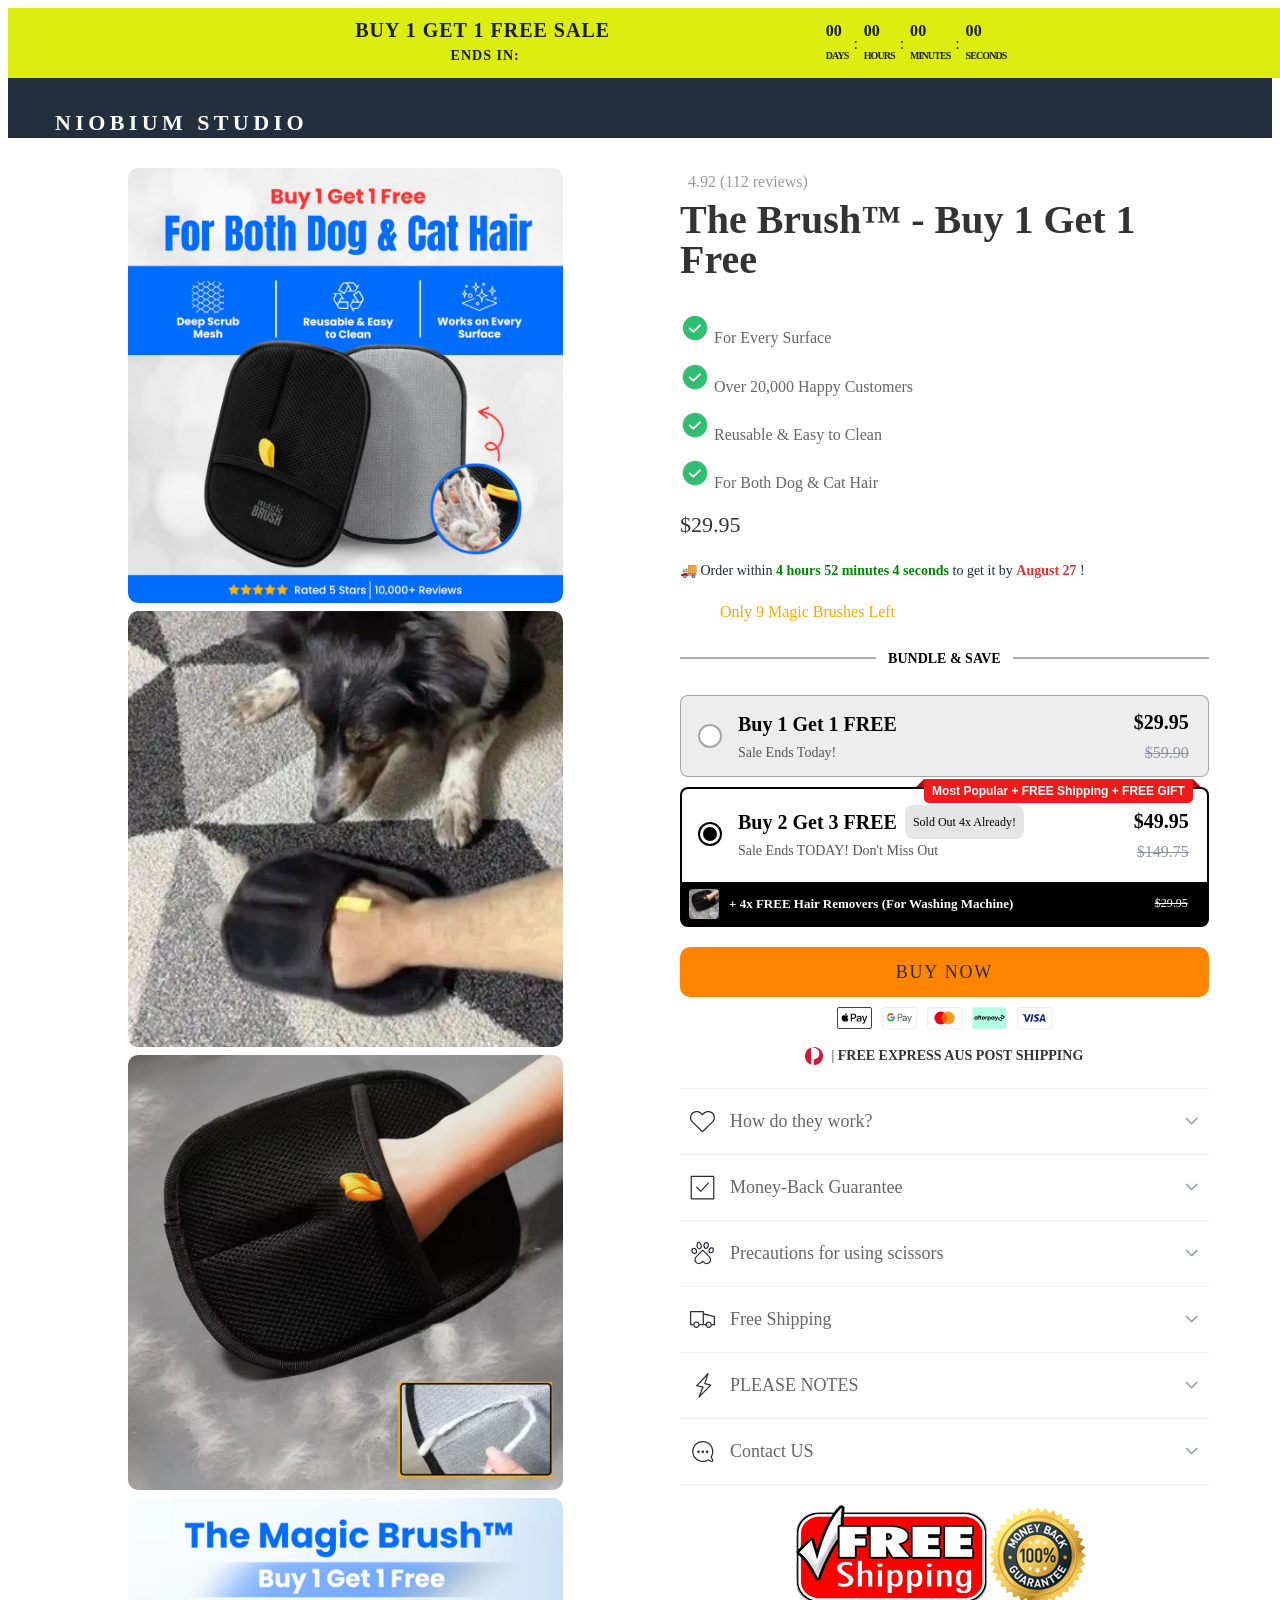
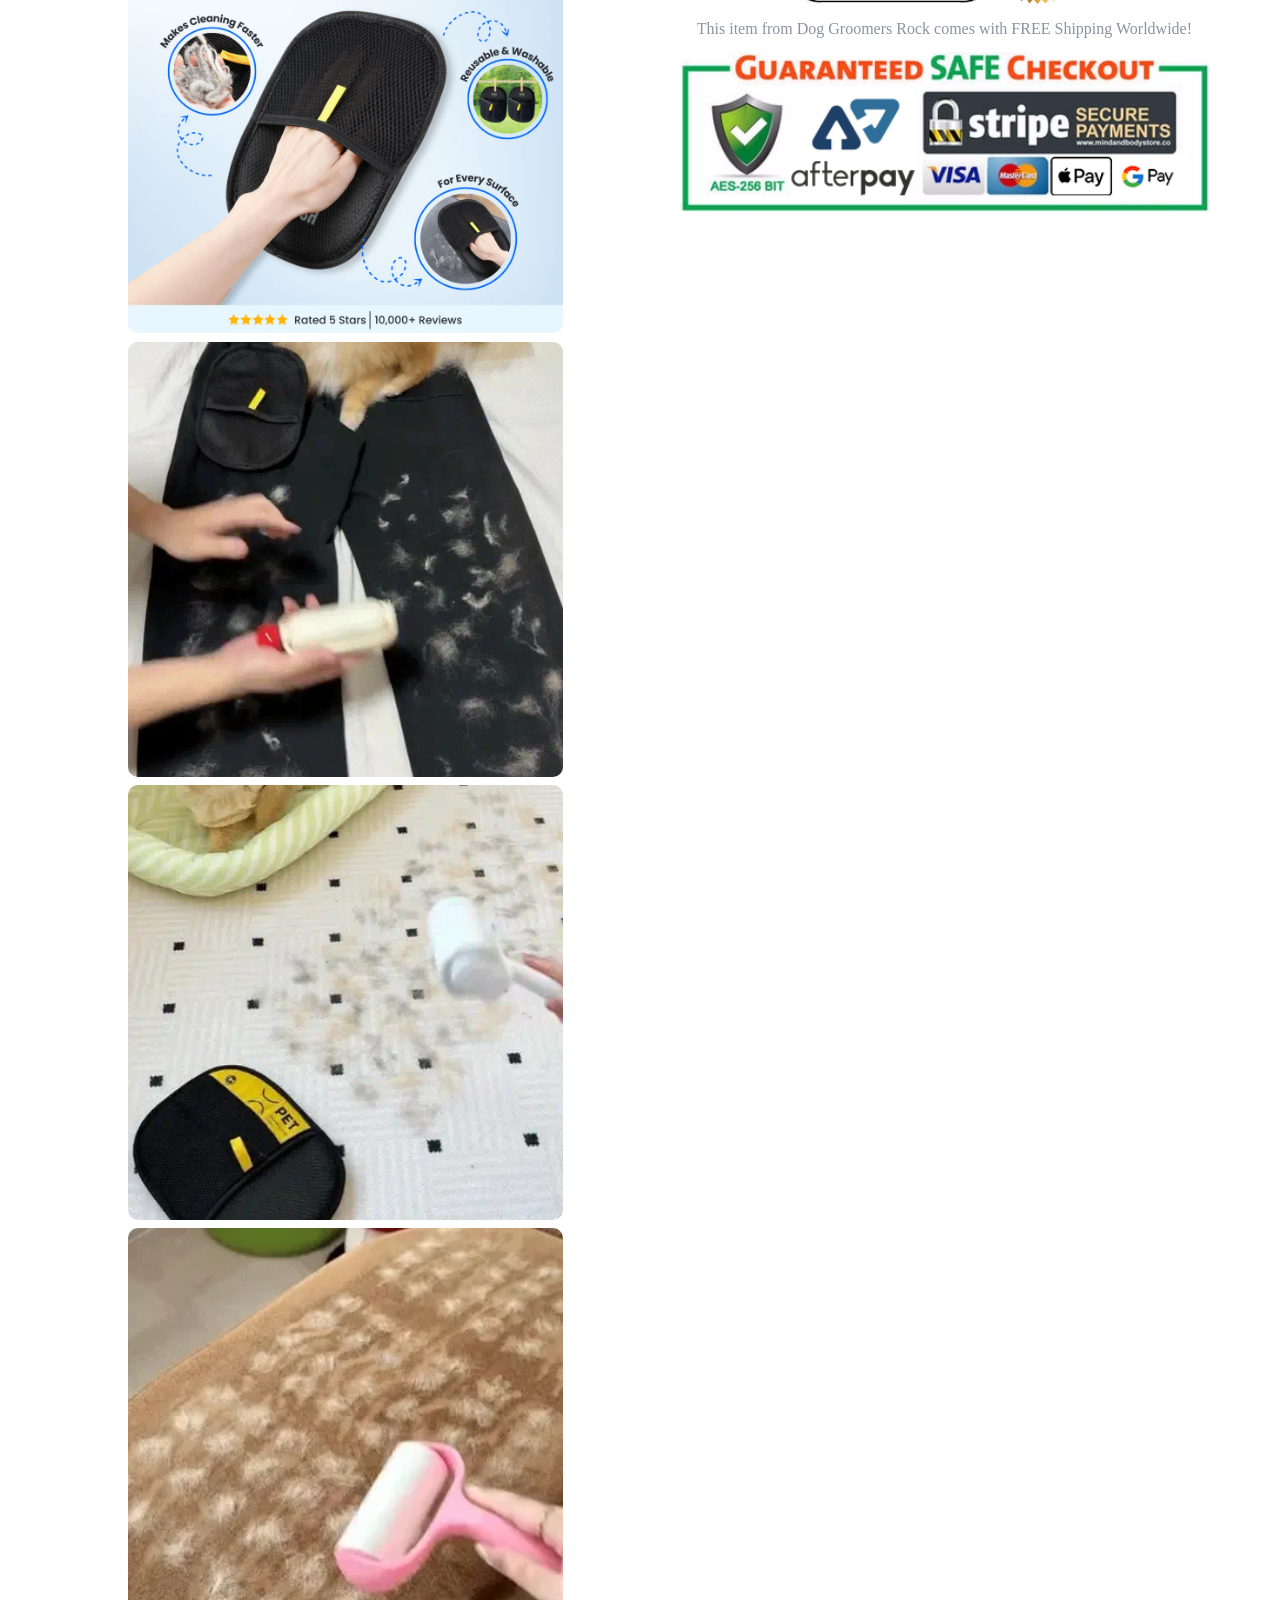
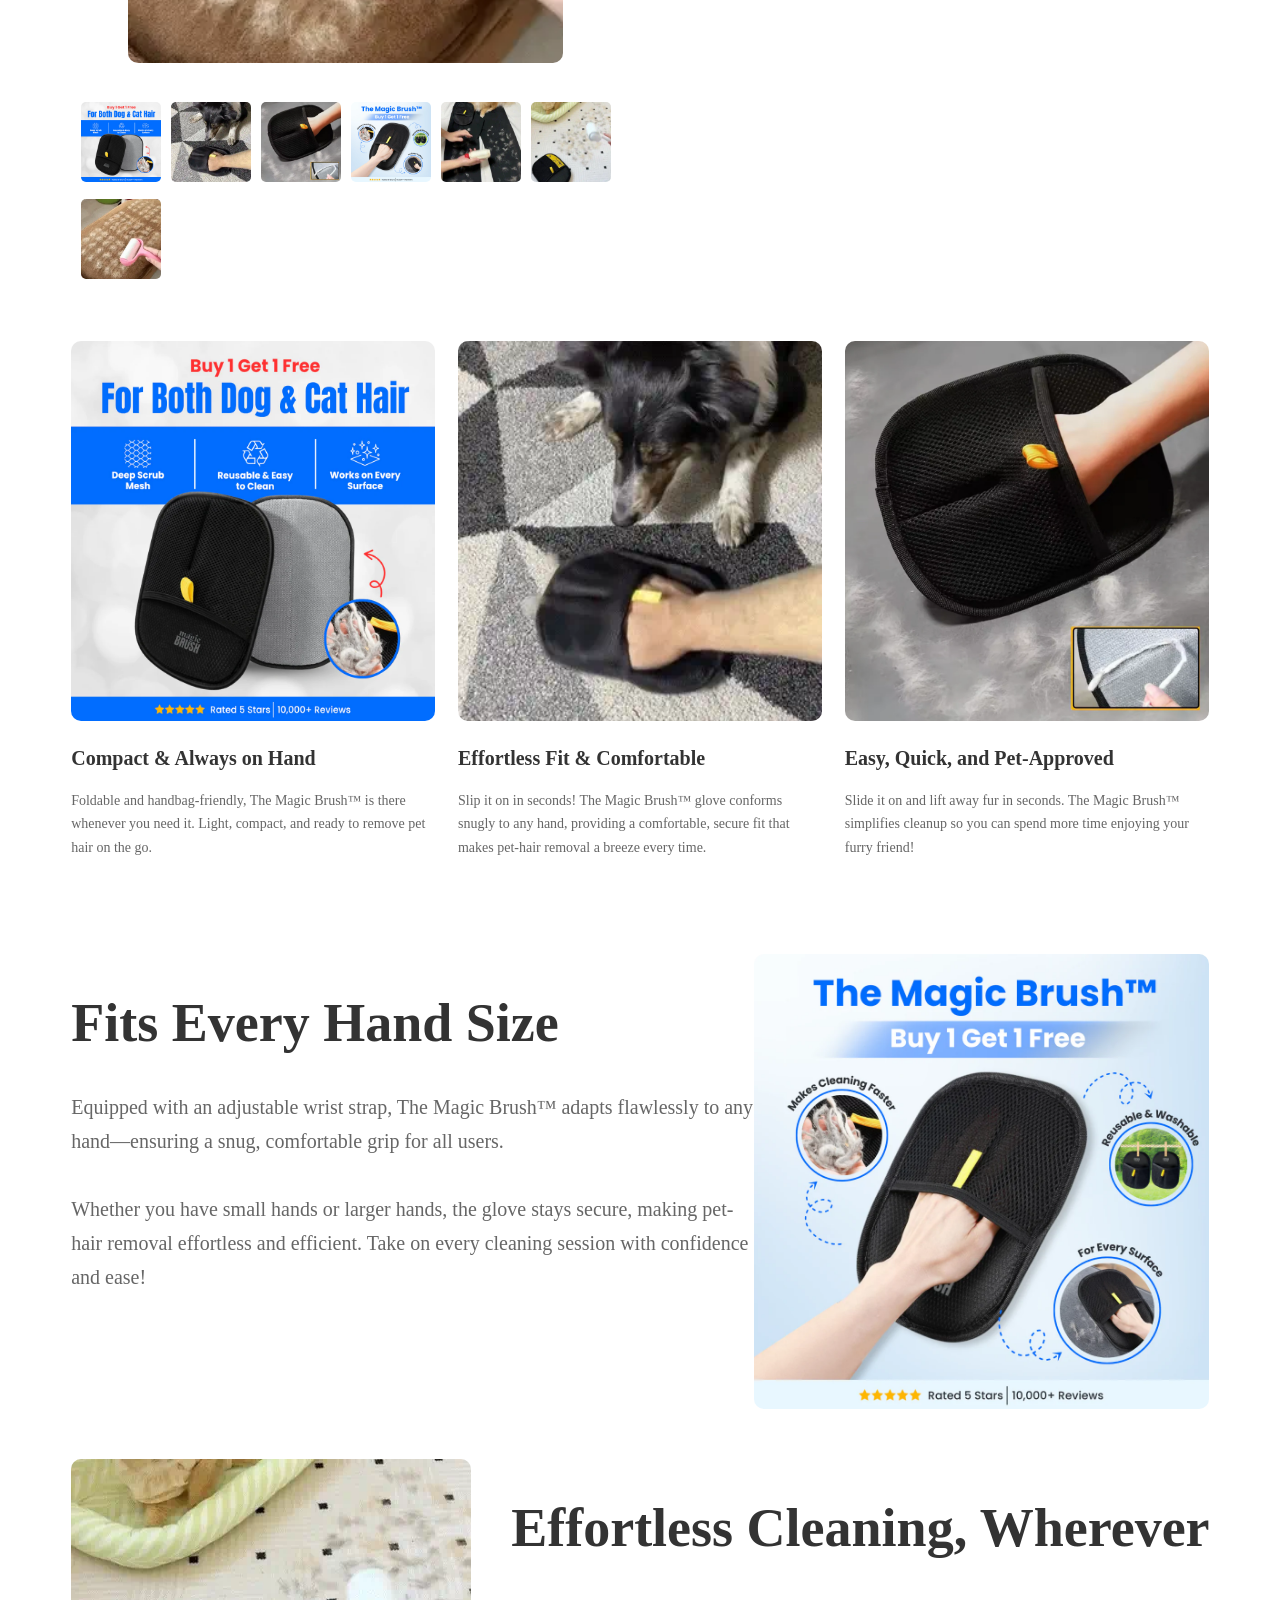
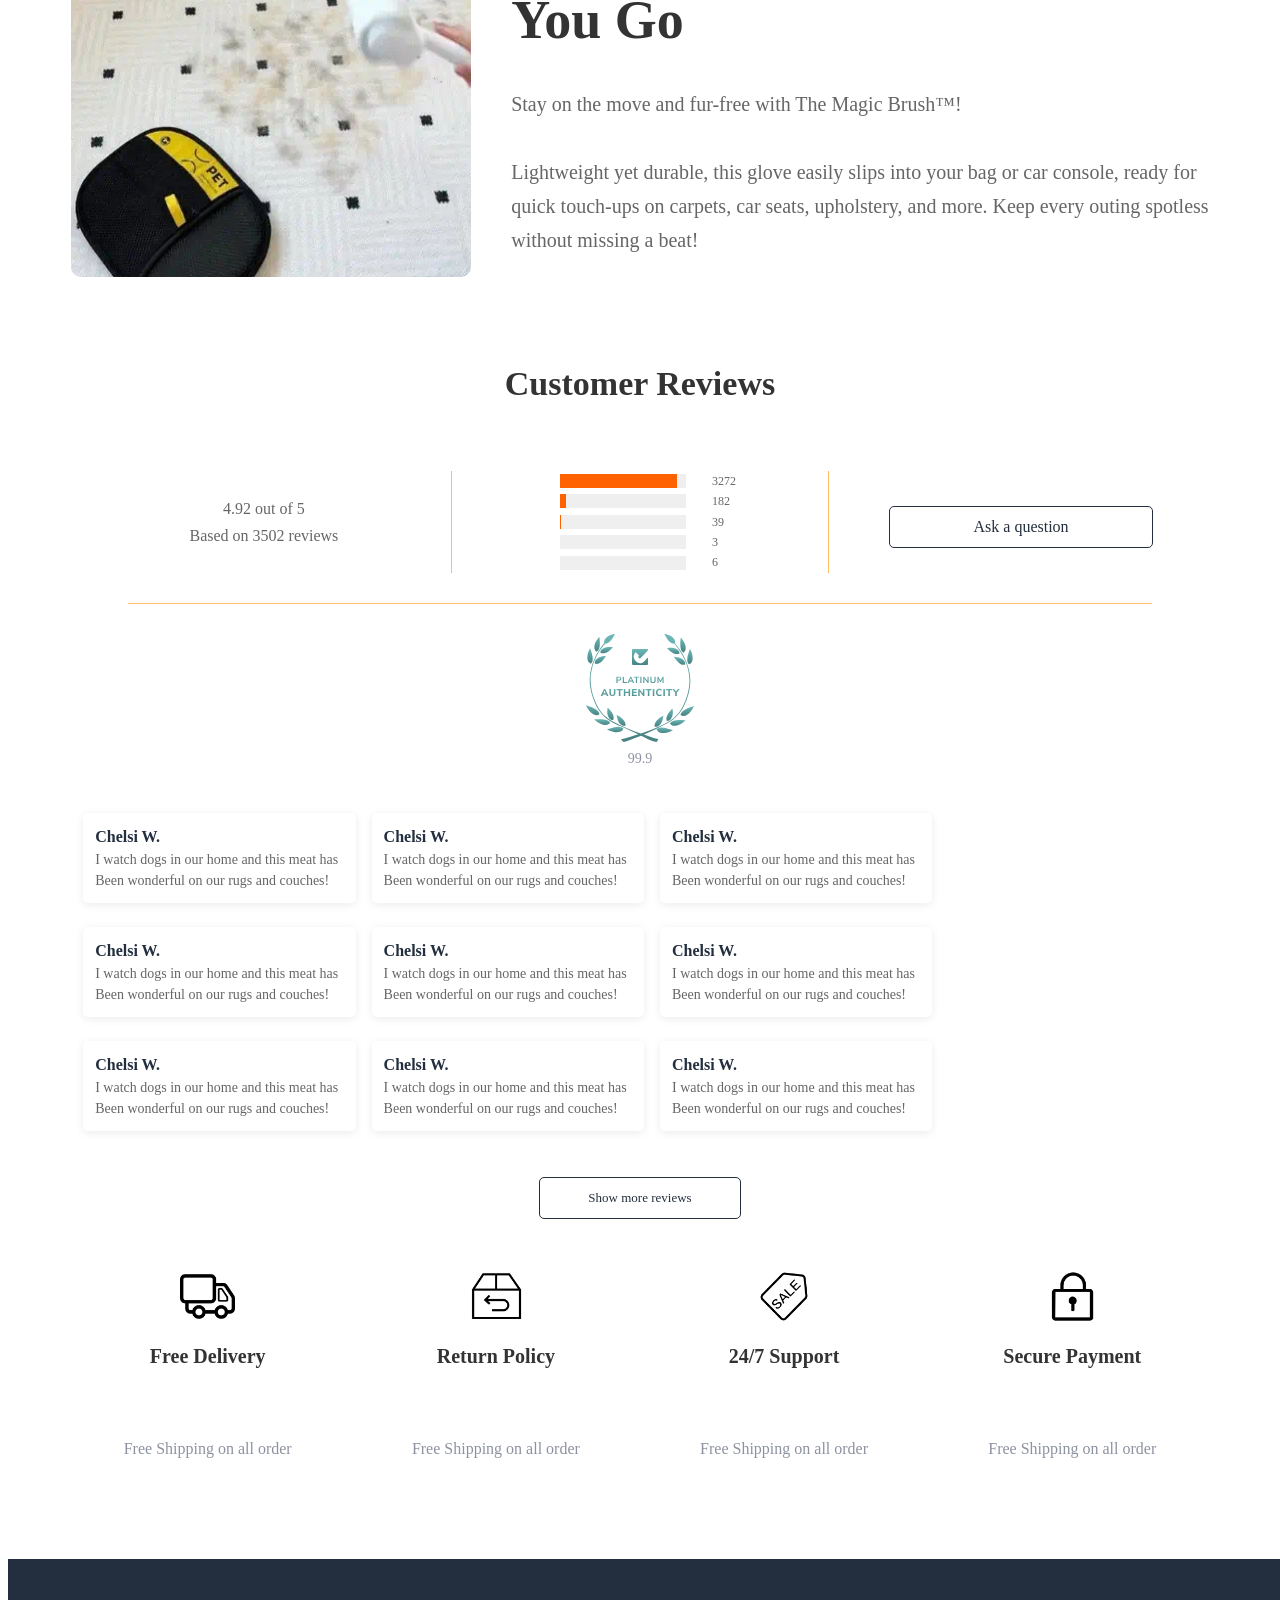
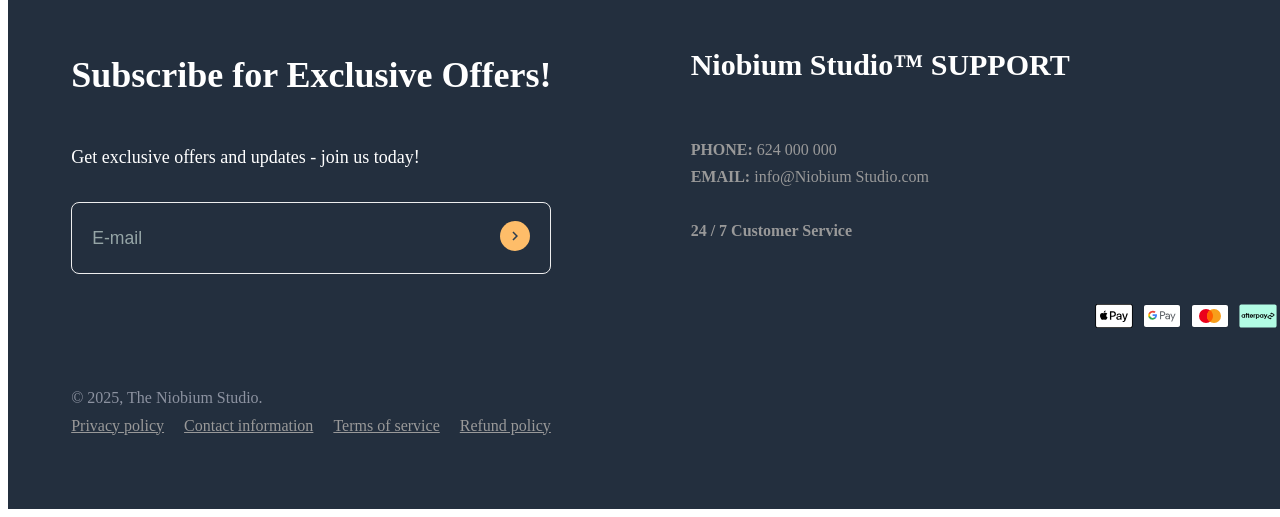
==== commit 2c0a17b0: "20、调整pc端左右两侧排版 21、调整pc端大图排版 22、ask question 交互 23、倒计时交互 24、删除部分支付logo 25、增加左侧菜单 32、轮播图选中样式调整" ====
--- a/src/index.html
+++ b/src/index.html
@@ -11,12 +11,12 @@
     <link rel="stylesheet" href="css/jquery-ui.css">
 
 
-    <link rel="stylesheet" href="css/magnific-popup.css">
+    <!-- <link rel="stylesheet" href="css/magnific-popup.css"> -->
     <link rel="stylesheet" href="css/owl.carousel.min.css">
     <link rel="stylesheet" href="css/owl.theme.default.min.css">
-    <link rel="stylesheet" href="css/aos.css">
+    <!-- <link rel="stylesheet" href="css/aos.css"> -->
     <link rel="stylesheet" href="css/style.css">
-    <link rel="stylesheet" href="css/section_gap.css">
+    <!-- <link rel="stylesheet" href="css/section_gap.css"> -->
 
 
     <link rel="stylesheet" href="css/index.css">
@@ -40,7 +40,7 @@
             </div>
             <div class="top_gift_main_r">
                 <div class="top_gift_main_r_item">
-                    <div id="top_gift_main_r_item_t">
+                    <div id="top_gift_main_r_item_d">
                         00
                     </div>
                     <div class="top_gift_main_r_item_f">
@@ -51,7 +51,7 @@
                     :
                 </div>
                 <div class="top_gift_main_r_item">
-                    <div id="top_gift_main_r_item_t">
+                    <div id="top_gift_main_r_item_h">
                         00
                     </div>
                     <div class="top_gift_main_r_item_f">
@@ -62,7 +62,7 @@
                     :
                 </div>
                 <div class="top_gift_main_r_item">
-                    <div id="top_gift_main_r_item_t">
+                    <div id="top_gift_main_r_item_m">
                         00
                     </div>
                     <div class="top_gift_main_r_item_f">
@@ -73,7 +73,7 @@
                     :
                 </div>
                 <div class="top_gift_main_r_item">
-                    <div id="top_gift_main_r_item_t">
+                    <div id="top_gift_main_r_item_s">
                         00
                     </div>
                     <div class="top_gift_main_r_item_f">
@@ -83,15 +83,40 @@
 
             </div>
         </div>
-        <span class="icon-close"></span>
+        <span id="close_top_gift" class="icon-close"></span>
     </div>
 
 
     <header>
+        <button class="top_menu_menu-btn" id="top_menu_button" aria-controls="top_menu_drawer" aria-expanded="false">
+            <span class="icon-align-justify"></span>
+        </button>
         <h1>Niobium Studio</h1>
     </header>
 
+
+
+    <div class="top_menu_drawer-wrap" id="top_menu_drawerWrap">
+        <nav id="top_menu_drawer" class="top_menu_drawer" aria-label="Side Menu" tabindex="-1">
+            <div class="top_menu_drawer_menus_block">
+                <div class="top_menu_drawer_menus_block_close"  id="top_menu_button_close">
+                    <span class="icon-highlight_off"></span>
+                </div>
+                <div class="top_menu_drawer_menus_list">
+                    <div class="top_menu_drawer_menus_list_item">Home</div>
+                    <div class="top_menu_drawer_menus_list_item">Contack</div>
+                    <div class="top_menu_drawer_menus_list_item">Track Order</div>
+                </div>
+            </div>
+        </nav>
+        <div class="top_menu_overlay" id="top_menu_overlay" aria-hidden="true"></div>
+    </div>
+
+
+
+
     <div class="p_info_top_group">
+
         <div class="gallery">
 
             <!-- big imgs -->
@@ -282,7 +307,7 @@
 
             <div class="p_info_top_payment_icons">
                 <svg xmlns="http://www.w3.org/2000/svg" role="img" aria-labelledby="pi-american_express"
-                    viewBox="0 0 38 24" width="38" height="24">
+                    viewBox="0 0 38 24" width="38" height="24" style="display: none;">
                     <title id="pi-american_express">American Express</title>
                     <path fill="#000"
                         d="M35 0H3C1.3 0 0 1.3 0 3v18c0 1.7 1.4 3 3 3h32c1.7 0 3-1.3 3-3V3c0-1.7-1.4-3-3-3Z"
@@ -377,7 +402,7 @@
                     </path>
                 </svg>
                 <svg viewBox="0 0 38 24" xmlns="http://www.w3.org/2000/svg" width="38" height="24" role="img"
-                    aria-labelledby="pi-paypal">
+                    aria-labelledby="pi-paypal" style="display: none;">
                     <title id="pi-paypal">PayPal</title>
                     <path opacity=".07"
                         d="M35 0H3C1.3 0 0 1.3 0 3v18c0 1.7 1.4 3 3 3h32c1.7 0 3-1.3 3-3V3c0-1.7-1.4-3-3-3z">
@@ -395,7 +420,7 @@
                     </path>
                 </svg>
                 <svg xmlns="http://www.w3.org/2000/svg" role="img" viewBox="0 0 38 24" width="38" height="24"
-                    aria-labelledby="pi-shopify_pay">
+                    aria-labelledby="pi-shopify_pay" style="display: none;">
                     <title id="pi-shopify_pay">Shop Pay</title>
                     <path opacity=".07"
                         d="M35 0H3C1.3 0 0 1.3 0 3v18c0 1.7 1.4 3 3 3h32c1.7 0 3-1.3 3-3V3c0-1.7-1.4-3-3-3z"
@@ -407,8 +432,20 @@
                         d="M9.35 11.368c-1.017-.223-1.47-.31-1.47-.705 0-.372.306-.558.92-.558.54 0 .934.238 1.225.704a.079.079 0 00.104.03l1.146-.584a.082.082 0 00.032-.114c-.475-.831-1.353-1.286-2.51-1.286-1.52 0-2.464.755-2.464 1.956 0 1.275 1.15 1.597 2.17 1.82 1.02.222 1.474.31 1.474.705 0 .396-.332.582-.993.582-.612 0-1.065-.282-1.34-.83a.08.08 0 00-.107-.035l-1.143.57a.083.083 0 00-.036.111c.454.92 1.384 1.437 2.627 1.437 1.583 0 2.539-.742 2.539-1.98s-1.155-1.598-2.173-1.82v-.003zM15.49 8.855c-.65 0-1.224.232-1.636.646a.04.04 0 01-.069-.03v-2.64a.08.08 0 00-.08-.081H12.27a.08.08 0 00-.08.082v8.194a.08.08 0 00.08.082h1.433a.08.08 0 00.081-.082v-3.594c0-.695.528-1.227 1.239-1.227.71 0 1.226.521 1.226 1.227v3.594a.08.08 0 00.081.082h1.433a.08.08 0 00.081-.082v-3.594c0-1.51-.981-2.577-2.355-2.577zM20.753 8.62c-.778 0-1.507.24-2.03.588a.082.082 0 00-.027.109l.632 1.088a.08.08 0 00.11.03 2.5 2.5 0 011.318-.366c1.25 0 2.17.891 2.17 2.068 0 1.003-.736 1.745-1.669 1.745-.76 0-1.288-.446-1.288-1.077 0-.361.152-.657.548-.866a.08.08 0 00.032-.113l-.596-1.018a.08.08 0 00-.098-.035c-.799.299-1.359 1.018-1.359 1.984 0 1.46 1.152 2.55 2.76 2.55 1.877 0 3.227-1.313 3.227-3.195 0-2.018-1.57-3.492-3.73-3.492zM28.675 8.843c-.724 0-1.373.27-1.845.746-.026.027-.069.007-.069-.029v-.572a.08.08 0 00-.08-.082h-1.397a.08.08 0 00-.08.082v8.182a.08.08 0 00.08.081h1.433a.08.08 0 00.081-.081v-2.683c0-.036.043-.054.069-.03a2.6 2.6 0 001.808.7c1.682 0 2.993-1.373 2.993-3.157s-1.313-3.157-2.993-3.157zm-.271 4.929c-.956 0-1.681-.768-1.681-1.783s.723-1.783 1.681-1.783c.958 0 1.68.755 1.68 1.783 0 1.027-.713 1.783-1.681 1.783h.001z"
                         fill="#fff"></path>
                 </svg>
+
+                <svg viewBox="0 0 1626 1024" version="1.1" xmlns="http://www.w3.org/2000/svg" width="38" height="24"
+                    aria-labelledby="afterpay">
+                    <path
+                        d="M1528.231724 15.183448H98.162759C54.377931 15.183448 18.714483 50.846897 18.714483 94.631724v834.383448c0 21.186207 8.474483 41.313103 23.304827 56.143449 14.830345 14.830345 34.957241 23.304828 56.143449 23.304827h1430.068965c21.186207 0 41.313103-8.474483 56.143448-23.304827 14.830345-14.830345 23.304828-34.957241 23.304828-56.143449V94.631724c0-21.186207-8.474483-41.313103-23.304828-56.143448-14.830345-14.830345-34.957241-23.304828-56.143448-23.304828z"
+                        fill="#B2FCE4" p-id="3227"></path>
+                    <path
+                        d="M1496.805517 430.786207l-42.372414-24.364138-43.07862-24.717241c-28.601379-16.242759-64.264828 4.237241-64.264828 37.075862v5.649655c0 3.177931 1.765517 6.002759 4.237242 7.415172l20.126896 11.299311c2.471724 1.412414 5.649655 1.412414 8.474483 0a8.474483 8.474483 0 0 0 4.237241-7.062069v-13.064828c0-6.355862 7.062069-10.593103 12.711724-7.415172l39.194483 22.59862 39.194483 22.598621c2.471724 1.412414 4.237241 4.237241 4.237241 7.415172s-1.765517 5.649655-4.237241 7.415173l-39.194483 22.598621-39.194483 22.59862c-2.471724 1.412414-6.002759 1.412414-8.474482 0a8.615724 8.615724 0 0 1-4.237242-7.415172v-6.355862c0-32.838621-35.663448-53.671724-63.911724-37.075862l-43.078621 24.717241-42.372413 24.364138c-13.417931 7.768276-21.53931 21.892414-21.539311 37.075862 0 15.183448 8.121379 29.307586 21.539311 37.075862l42.372413 24.364138 43.078621 24.717241c28.601379 16.242759 63.911724-4.237241 63.911724-37.075862v-5.649655c0-3.177931-1.765517-6.002759-4.237241-7.415172l-20.126897-11.299311a9.004138 9.004138 0 0 0-8.474482 0 8.474483 8.474483 0 0 0-4.237242 7.062069v13.064828c0 3.177931-1.765517 5.649655-4.237241 7.415172-2.471724 1.412414-5.649655 1.412414-8.474483 0l-39.194483-22.59862-39.194482-22.598621a8.615724 8.615724 0 0 1-4.237242-7.415172c0-3.177931 1.765517-5.649655 4.237242-7.415173l39.194482-22.598621 39.194483-22.59862c2.471724-1.412414 6.002759-1.412414 8.474483 0 2.471724 1.412414 4.237241 4.237241 4.237241 7.415172v6.355862c0 32.838621 35.663448 53.671724 63.911724 37.075862l43.078621-24.717241 42.372414-24.364138c28.954483-15.889655 28.954483-57.202759 0.353103-74.151724z m-278.59862 8.474483l-99.575173 205.506207h-41.313103l37.075862-76.623449-58.615173-128.529655h42.372414l37.428966 86.157241 40.96-86.157241h41.666207v-0.353103zM223.867586 512.353103c0-24.717241-17.655172-41.666207-39.547586-41.666206s-39.547586 17.655172-39.547586 41.666206 17.655172 41.666207 39.547586 41.666207 39.547586-17.302069 39.547586-41.666207m0.353104 72.739311v-19.067586c-10.946207 13.064828-26.835862 21.186207-45.903449 21.186206-39.90069 0-70.267586-32.132414-70.267586-75.211034 0-42.725517 31.426207-75.564138 71.326897-75.564138 18.714483 0 34.251034 8.121379 45.197241 20.833104v-18.36138h36.016552v145.831724l-36.369655 0.353104z m210.449655-32.485517c-12.711724 0-15.889655-4.590345-15.889655-16.948966v-64.617931h22.951724v-31.77931h-22.951724v-35.663449h-36.722759v35.663449H334.742069v-14.477242c0-12.358621 4.590345-16.948966 17.655172-16.948965h8.12138v-28.248276h-17.655173c-30.366897 0-44.844138 9.886897-44.844138 40.253793v19.42069h-20.833103v31.77931h20.48v114.052414h36.722759v-114.052414h47.315862v71.326897c0 29.66069 11.29931 42.725517 40.96 42.725517h19.067586v-32.485517h-7.062069z m131.707586-54.024828c-2.471724-19.067586-18.008276-30.366897-36.369655-30.366897-18.008276 0-33.191724 10.946207-36.722759 30.366897h73.092414z m-73.092414 23.304828c2.471724 21.53931 18.008276 33.897931 37.782069 33.897931 15.536552 0 27.542069-7.415172 34.251035-19.067587h37.782069c-8.827586 31.073103-36.369655 50.846897-72.739311 50.846897-44.137931 0-74.857931-31.073103-74.857931-74.857931 0-44.137931 32.838621-75.917241 75.917242-75.917241 43.431724 0 74.857931 32.132414 74.857931 75.917241 0 3.177931-0.353103 6.355862-1.059311 9.18069h-111.933793z m346.394483-9.533794c0-23.657931-17.655172-41.666207-39.547586-41.666206s-39.547586 17.655172-39.547586 41.666206 17.655172 41.666207 39.547586 41.666207c21.53931 0 39.547586-18.008276 39.547586-41.666207m-115.464828 132.413794v-205.506207h36.016552v19.067586c11.29931-13.771034 28.248276-21.892414 45.903448-21.53931 39.547586 0 70.267586 32.485517 70.267587 75.211034s-31.426207 75.564138-71.326897 75.564138c-18.361379 0-33.544828-7.062069-44.137931-19.42069v76.623449h-36.722759z m281.423449-132.413794c0-24.717241-17.655172-41.666207-39.547587-41.666206s-39.547586 17.655172-39.547586 41.666206 17.655172 41.666207 39.547586 41.666207c21.53931 0 39.547586-17.302069 39.547587-41.666207m0.353103 72.739311v-19.067586c-10.946207 13.064828-26.835862 21.186207-45.903448 21.186206-39.90069 0-70.267586-32.132414-70.267586-75.211034 0-42.725517 31.426207-75.564138 71.326896-75.564138 18.714483 0 34.251034 8.121379 45.197242 20.833104v-18.36138h36.016551v145.831724l-36.369655 0.353104z m-346.747586-131.707586s9.18069-16.948966 31.426207-16.948966c9.533793 0 15.889655 3.177931 15.889655 3.177931v37.075862s-13.417931-8.474483-25.776552-6.708965-20.126897 13.064828-20.126896 28.248276v86.157241h-37.075862v-145.831724h36.016551l-0.353103 14.830345z"
+                        p-id="3228"></path>
+                </svg>
+
+
                 <svg viewBox="-36 25 38 24" xmlns="http://www.w3.org/2000/svg" width="38" height="24" role="img"
-                    aria-labelledby="pi-unionpay">
+                    aria-labelledby="pi-unionpay" style="display: none;">
                     <title id="pi-unionpay">Union Pay</title>
                     <path fill="#005B9A"
                         d="M-36 46.8v.7-.7zM-18.3 25v24h-7.2c-1.3 0-2.1-1-1.8-2.3l4.4-19.4c.3-1.3 1.9-2.3 3.2-2.3h1.4zm12.6 0c-1.3 0-2.9 1-3.2 2.3l-4.5 19.4c-.3 1.3.5 2.3 1.8 2.3h-4.9V25h10.8z">
@@ -728,7 +765,7 @@
                 <span>This item from&nbsp;Dog Groomers Rock&nbsp;comes
                     with&nbsp;FREE&nbsp;Shipping Worldwide!</span>
 
-                <img src="images/smallcheck_large.avif" style="width: 100%;">
+                <img src="images/smallcheck_large.png" style="width: 100%;">
 
             </div>
 
@@ -913,13 +950,15 @@
                     aria-expanded="false">Write
                     a
                     review</a>
-                <a style="" href="#" class="reviews_section_actions_ask_question" role="button"
-                    aria-expanded="false">Ask
-                    a question</a>
+                <label style="" class="reviews_section_actions_ask_question" role="button" aria-expanded="false"
+                    for="ask_form">Ask
+                    a question</label>
+
             </div>
         </div>
 
 
+        <input type="checkbox" id="ask_form">
 
         <div class="reviews_section_question_form">
             <form class="question_form">
@@ -944,8 +983,9 @@
                 </div>
 
                 <div class="question_form_fieldset">
-                    <a href="#judgeme_product_reviews" role="button" class="question_form_cancel_question ">Cancel</a>
                     <input type="submit" class="question_form_submit_question" value="Submit Question">
+                    <label for="ask_form" role="button" class="question_form_cancel_question ">Cancel</label>
+
                 </div>
             </form>
         </div>
@@ -1063,9 +1103,10 @@
                 </div>
 
                 <div class="jdgm-form__fieldset jdgm-form__fieldset-actions">
+
+                    <input type="submit" class="jdgm-btn jdgm-btn--solid jdgm-submit-rev " value="Submit Review">
                     <a href="#judgeme_product_reviews" role="button"
                         class="jdgm-btn jdgm-btn--border jdgm-cancel-rev ">Cancel review</a>
-                    <input type="submit" class="jdgm-btn jdgm-btn--solid jdgm-submit-rev " value="Submit Review">
                 </div>
             </form>
         </div>
@@ -1235,7 +1276,6 @@
     </div>
 
 
-    <!-- aaaaaaaaaa -->
 
 
 
@@ -1321,7 +1361,7 @@
 
         <div class="footer_aside">
             <div class="footer_payment_icons">
-                <div class="contents">
+                <div class="contents" style="display: none;">
                     <svg xmlns="http://www.w3.org/2000/svg" role="img" aria-labelledby="pi-american_express"
                         viewBox="0 0 38 24" width="38" height="24">
                         <title id="pi-american_express">American Express</title>
@@ -1424,7 +1464,7 @@
                         </path>
                     </svg>
                 </div>
-                <div class="contents">
+                <div class="contents" style="display: none;">
                     <svg viewBox="0 0 38 24" xmlns="http://www.w3.org/2000/svg" width="38" height="24" role="img"
                         aria-labelledby="pi-paypal">
                         <title id="pi-paypal">PayPal</title>
@@ -1444,7 +1484,7 @@
                         </path>
                     </svg>
                 </div>
-                <div class="contents">
+                <div class="contents" style="display: none;">
                     <svg xmlns="http://www.w3.org/2000/svg" role="img" viewBox="0 0 38 24" width="38" height="24"
                         aria-labelledby="pi-shopify_pay">
                         <title id="pi-shopify_pay">Shop Pay</title>
@@ -1460,6 +1500,17 @@
                     </svg>
                 </div>
                 <div class="contents">
+                    <svg viewBox="0 0 1626 1024" version="1.1" xmlns="http://www.w3.org/2000/svg" width="38" height="24"
+                        aria-labelledby="afterpay">
+                        <path
+                            d="M1528.231724 15.183448H98.162759C54.377931 15.183448 18.714483 50.846897 18.714483 94.631724v834.383448c0 21.186207 8.474483 41.313103 23.304827 56.143449 14.830345 14.830345 34.957241 23.304828 56.143449 23.304827h1430.068965c21.186207 0 41.313103-8.474483 56.143448-23.304827 14.830345-14.830345 23.304828-34.957241 23.304828-56.143449V94.631724c0-21.186207-8.474483-41.313103-23.304828-56.143448-14.830345-14.830345-34.957241-23.304828-56.143448-23.304828z"
+                            fill="#B2FCE4" p-id="3227"></path>
+                        <path
+                            d="M1496.805517 430.786207l-42.372414-24.364138-43.07862-24.717241c-28.601379-16.242759-64.264828 4.237241-64.264828 37.075862v5.649655c0 3.177931 1.765517 6.002759 4.237242 7.415172l20.126896 11.299311c2.471724 1.412414 5.649655 1.412414 8.474483 0a8.474483 8.474483 0 0 0 4.237241-7.062069v-13.064828c0-6.355862 7.062069-10.593103 12.711724-7.415172l39.194483 22.59862 39.194483 22.598621c2.471724 1.412414 4.237241 4.237241 4.237241 7.415172s-1.765517 5.649655-4.237241 7.415173l-39.194483 22.598621-39.194483 22.59862c-2.471724 1.412414-6.002759 1.412414-8.474482 0a8.615724 8.615724 0 0 1-4.237242-7.415172v-6.355862c0-32.838621-35.663448-53.671724-63.911724-37.075862l-43.078621 24.717241-42.372413 24.364138c-13.417931 7.768276-21.53931 21.892414-21.539311 37.075862 0 15.183448 8.121379 29.307586 21.539311 37.075862l42.372413 24.364138 43.078621 24.717241c28.601379 16.242759 63.911724-4.237241 63.911724-37.075862v-5.649655c0-3.177931-1.765517-6.002759-4.237241-7.415172l-20.126897-11.299311a9.004138 9.004138 0 0 0-8.474482 0 8.474483 8.474483 0 0 0-4.237242 7.062069v13.064828c0 3.177931-1.765517 5.649655-4.237241 7.415172-2.471724 1.412414-5.649655 1.412414-8.474483 0l-39.194483-22.59862-39.194482-22.598621a8.615724 8.615724 0 0 1-4.237242-7.415172c0-3.177931 1.765517-5.649655 4.237242-7.415173l39.194482-22.598621 39.194483-22.59862c2.471724-1.412414 6.002759-1.412414 8.474483 0 2.471724 1.412414 4.237241 4.237241 4.237241 7.415172v6.355862c0 32.838621 35.663448 53.671724 63.911724 37.075862l43.078621-24.717241 42.372414-24.364138c28.954483-15.889655 28.954483-57.202759 0.353103-74.151724z m-278.59862 8.474483l-99.575173 205.506207h-41.313103l37.075862-76.623449-58.615173-128.529655h42.372414l37.428966 86.157241 40.96-86.157241h41.666207v-0.353103zM223.867586 512.353103c0-24.717241-17.655172-41.666207-39.547586-41.666206s-39.547586 17.655172-39.547586 41.666206 17.655172 41.666207 39.547586 41.666207 39.547586-17.302069 39.547586-41.666207m0.353104 72.739311v-19.067586c-10.946207 13.064828-26.835862 21.186207-45.903449 21.186206-39.90069 0-70.267586-32.132414-70.267586-75.211034 0-42.725517 31.426207-75.564138 71.326897-75.564138 18.714483 0 34.251034 8.121379 45.197241 20.833104v-18.36138h36.016552v145.831724l-36.369655 0.353104z m210.449655-32.485517c-12.711724 0-15.889655-4.590345-15.889655-16.948966v-64.617931h22.951724v-31.77931h-22.951724v-35.663449h-36.722759v35.663449H334.742069v-14.477242c0-12.358621 4.590345-16.948966 17.655172-16.948965h8.12138v-28.248276h-17.655173c-30.366897 0-44.844138 9.886897-44.844138 40.253793v19.42069h-20.833103v31.77931h20.48v114.052414h36.722759v-114.052414h47.315862v71.326897c0 29.66069 11.29931 42.725517 40.96 42.725517h19.067586v-32.485517h-7.062069z m131.707586-54.024828c-2.471724-19.067586-18.008276-30.366897-36.369655-30.366897-18.008276 0-33.191724 10.946207-36.722759 30.366897h73.092414z m-73.092414 23.304828c2.471724 21.53931 18.008276 33.897931 37.782069 33.897931 15.536552 0 27.542069-7.415172 34.251035-19.067587h37.782069c-8.827586 31.073103-36.369655 50.846897-72.739311 50.846897-44.137931 0-74.857931-31.073103-74.857931-74.857931 0-44.137931 32.838621-75.917241 75.917242-75.917241 43.431724 0 74.857931 32.132414 74.857931 75.917241 0 3.177931-0.353103 6.355862-1.059311 9.18069h-111.933793z m346.394483-9.533794c0-23.657931-17.655172-41.666207-39.547586-41.666206s-39.547586 17.655172-39.547586 41.666206 17.655172 41.666207 39.547586 41.666207c21.53931 0 39.547586-18.008276 39.547586-41.666207m-115.464828 132.413794v-205.506207h36.016552v19.067586c11.29931-13.771034 28.248276-21.892414 45.903448-21.53931 39.547586 0 70.267586 32.485517 70.267587 75.211034s-31.426207 75.564138-71.326897 75.564138c-18.361379 0-33.544828-7.062069-44.137931-19.42069v76.623449h-36.722759z m281.423449-132.413794c0-24.717241-17.655172-41.666207-39.547587-41.666206s-39.547586 17.655172-39.547586 41.666206 17.655172 41.666207 39.547586 41.666207c21.53931 0 39.547586-17.302069 39.547587-41.666207m0.353103 72.739311v-19.067586c-10.946207 13.064828-26.835862 21.186207-45.903448 21.186206-39.90069 0-70.267586-32.132414-70.267586-75.211034 0-42.725517 31.426207-75.564138 71.326896-75.564138 18.714483 0 34.251034 8.121379 45.197242 20.833104v-18.36138h36.016551v145.831724l-36.369655 0.353104z m-346.747586-131.707586s9.18069-16.948966 31.426207-16.948966c9.533793 0 15.889655 3.177931 15.889655 3.177931v37.075862s-13.417931-8.474483-25.776552-6.708965-20.126897 13.064828-20.126896 28.248276v86.157241h-37.075862v-145.831724h36.016551l-0.353103 14.830345z"
+                            p-id="3228"></path>
+                    </svg>
+                </div>
+                <div class="contents" style="display: none;">
                     <svg viewBox="-36 25 38 24" xmlns="http://www.w3.org/2000/svg" width="38" height="24" role="img"
                         aria-labelledby="pi-unionpay">
                         <title id="pi-unionpay">Union Pay</title>
--- a/src/css/index.css
+++ b/src/css/index.css
@@ -1,9 +1,145 @@
     header {
         position: sticky;
         top: 0;
-        background-color: #fff;
+        /* background-color: #fff; */
         z-index: 10;
-    }
+        display: flex;
+        align-items: normal;
+
+        .top_menu_menu-btn {
+            margin-right: 15px;
+            color: white;
+            display: flex;
+            align-items: center;
+
+            background: none;
+            border: none;
+            font: inherit;
+            cursor: pointer;
+            outline: none;
+
+            span {
+                font-size: 20px;
+            }
+        }
+    }
+
+
+
+
+
+
+.top_menu_drawer{
+    position: fixed;
+    top: 0; bottom: 0; left: 0; right: auto;
+    width: 280px;
+    background: #fff;
+    box-shadow: 2px 0 18px rgba(0,0,0,.18);
+    transform: translate3d(-110%, 0, 0);
+    transition: transform .28s cubic-bezier(.2,.6,.2,1), opacity .28s;
+    z-index: 1002;
+    padding: 16px;
+    overflow-y: auto;
+    will-change: transform;
+    border-radius: 0;
+    opacity: 0;
+
+
+    .top_menu_drawer_menus_block{
+        display: flex;
+        flex-direction: column;
+        align-items: self-start;
+
+        .top_menu_drawer_menus_block_close{
+            margin-top: 10px;
+            margin-left: 5px;
+            span{
+                font-size: 40px;
+            }
+        }
+
+        .top_menu_drawer_menus_list{
+            display: flex;
+            flex-direction: column;
+            margin-top: 20px;
+            margin-left: 10px;
+
+            .top_menu_drawer_menus_list_item{
+                font-size: 24px;
+                font-weight: bold;
+                color: #333;
+                margin-bottom: 10px;
+            }
+        }
+    }
+  }
+
+  .top_menu_overlay{
+    position: fixed;
+    inset: 0;
+    background: rgba(0,0,0,.45);
+    opacity: 0;
+    pointer-events: none;
+    transition: opacity .28s linear;
+    z-index: 1000;
+  }
+
+  .top_menu_is-open .top_menu_drawer{
+    transform: translate3d(0,0,0);
+    opacity: 1;
+  }
+  .top_menu_is-open .top_menu_overlay{
+    opacity: 1;
+    pointer-events: auto;
+  }
+
+  @media (prefers-reduced-motion: reduce){
+    .top_menu_drawer, .top_menu_overlay{ transition: none !important; }
+  }
+
+  @media (min-width: 768px){
+    .top_menu_drawer{
+      top: 40px;
+      bottom: 40px;
+      left: 40px;
+      width: 320px;
+      height: auto;
+      border-radius: 12px;
+      box-shadow: 8px 12px 32px rgba(0,0,0,.18);
+      transform: translate3d(calc(-100% - 40px), 0, 0);
+      opacity: 0;
+    }
+    .top_menu_is-open .top_menu_drawer{
+      transform: translate3d(0,0,0);
+      opacity: 1;
+    }
+  }
+
+    @media (max-width: 768px){
+    .top_menu_drawer{
+      top: 10px;
+      bottom: 10px;
+      left: 10px;
+      height: auto;
+      border-radius: 12px;
+      box-shadow: 8px 12px 32px rgba(0,0,0,.18);
+      transform: translate3d(calc(-100% - 40px), 0, 0);
+      opacity: 0;
+    }
+    .top_menu_is-open .top_menu_drawer{
+      transform: translate3d(0,0,0);
+      opacity: 1;
+    }
+  }
+
+  body.top_menu_no-scroll{ overflow: hidden; }
+
+
+
+
+
+
+
 
     .gallery {
         display: flex;
@@ -16,7 +152,7 @@
 
 
 
-    /* 隐藏滚动条 - Chrome / Safari / Edge */
+    /* hidden bar - Chrome / Safari / Edge */
     .gallery .thumbs::-webkit-scrollbar {
         display: none;
     }
@@ -29,8 +165,13 @@
     }
 
     .gallery .thumbs .item.active {
-        border-color: #333;
-    }
+        /* border-color: #333; */
+        filter: brightness(40%);
+        /* 让整体变暗，看起来像加了蒙层 */
+    }
+
+
+
 
 
     .p_info_top {
@@ -75,7 +216,7 @@
 
 
 
-    /* Web端（缩略图竖排 + 大图右侧） */
+    /* Web */
     @media (min-width: 768px) {
         .p_info_top_group {
             width: 90%;
@@ -87,35 +228,60 @@
 
 
         .gallery {
-            flex-direction: row-reverse;
-            justify-content: space-between;
+            flex-direction: column;
+            justify-content: center;
+            align-items: center;
             margin-top: 30px;
             width: 50%;
+
+            position: sticky;
+            top: 8vw;
+            height: 100%;
         }
 
         .gallery .main-carousel {
-            width: 45%;
-        }
+            width: 80%;
+
+        }
+
+
+
+
+
 
         .gallery .thumbs {
-            flex-direction: column;
-            width: 100px;
-            max-height: 30vw;
-            overflow-y: auto;
-            overflow-x: hidden;
-        }
-
-        .gallery .main-carousel .item {
+            flex-direction: row;
+            flex-wrap: wrap;
+            overflow-x: scroll;
+            overflow-y: hidden;
             width: 100%;
-            height: 100%;
-        }
+            margin-top: 20px;
+        }
+
+        .gallery .thumbs {
+            display: flex;
+            gap: 0px;
+            overflow-x: auto;
+            -ms-overflow-style: none;
+            scrollbar-width: none;
+        }
+
+        .gallery .thumbs .item {
+            width: 60px;
+            height: 70px;
+            cursor: pointer;
+            border-bottom: 2px solid transparent;
+            flex-shrink: 0;
+            margin-left: 10px;
+        }
+
 
         .gallery .main-carousel .item img {
-            width: 30vw;
-            height: 30vw;
+            width: 34vw;
+            height: 34vw;
             object-fit: cover;
             border-radius: 10px;
-            margin-right: 10vw;
+            margin-right: 30vw;
         }
 
         .gallery .thumbs {
@@ -1032,6 +1198,13 @@
         align-items: center;
         margin-top: 30px;
 
+        #ask_form {
+            display: none;
+        }
+
+        #ask_form:checked~.reviews_section_question_form {
+            display: block;
+        }
 
         .reviews_section_star {
             color: #de7921;
@@ -1166,6 +1339,7 @@
             display: flex;
             justify-content: center;
             align-items: center;
+            display: none;
 
             .question_form {
                 display: flex;
@@ -1212,6 +1386,8 @@
                         height: 40px;
                         font-weight: normal;
                         font-size: 16px;
+
+                        margin-top: 10px;
                     }
 
                     .question_form_submit_question {
@@ -1225,7 +1401,6 @@
                         height: 40px;
                         font-weight: normal;
                         font-size: 18px;
-                        margin-top: 10px;
                         border: 0;
                     }
 
--- a/src/css/footer.css
+++ b/src/css/footer.css
@@ -49,6 +49,9 @@
         align-items: center;
         padding-left: 2%;
         padding-right: 2%;
+        /* position: sticky;
+        top: 0;
+        z-index: 11; */
 
         .top_gift_main {
             width: 80%;
@@ -159,7 +162,7 @@
                 letter-spacing: .05em;
 
                 .top_gift_main_l_t {
-                                        min-width: 260px;
+                    min-width: 260px;
                 }
 
                 #top_gift_main_l_f {
@@ -462,7 +465,7 @@
 
         .footer_payment_icons {
             display: flex;
-            justify-content: space-between;
+            justify-content: space-around;
         }
 
         .footer_copyright {
